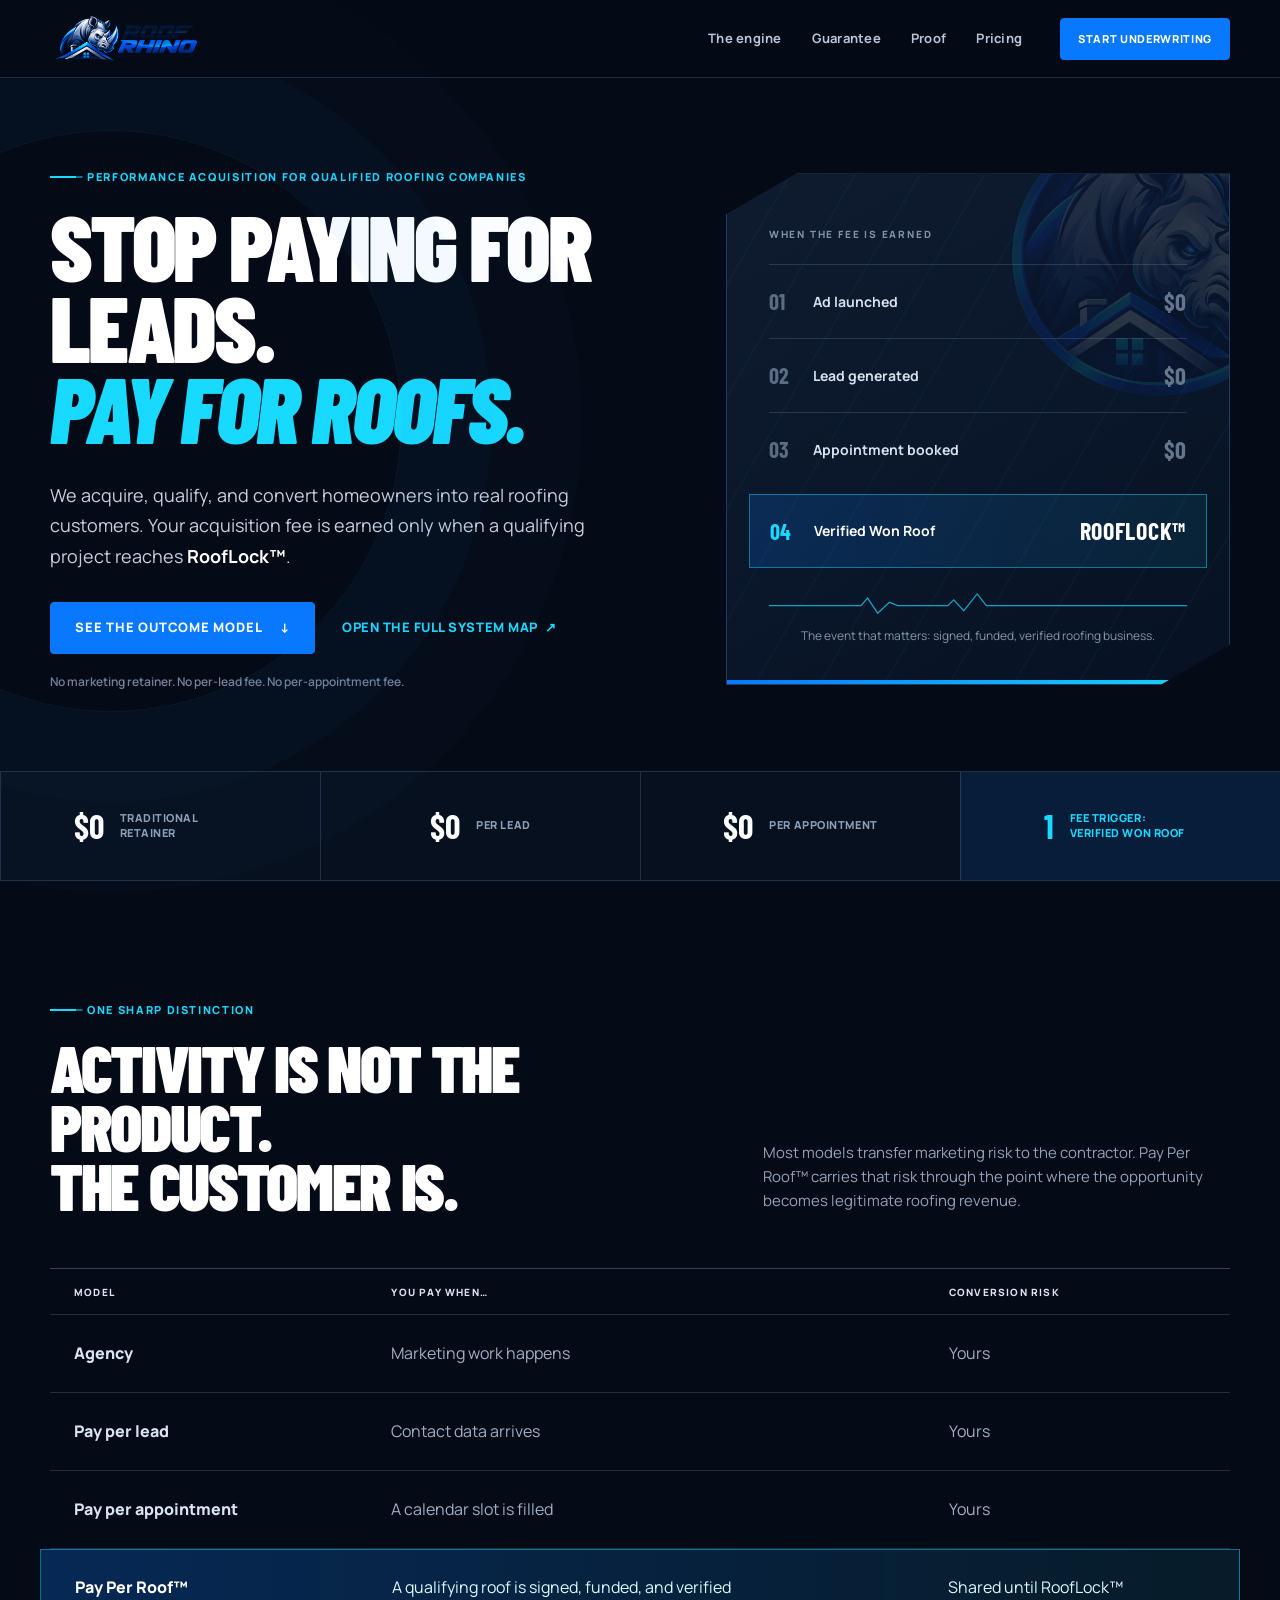
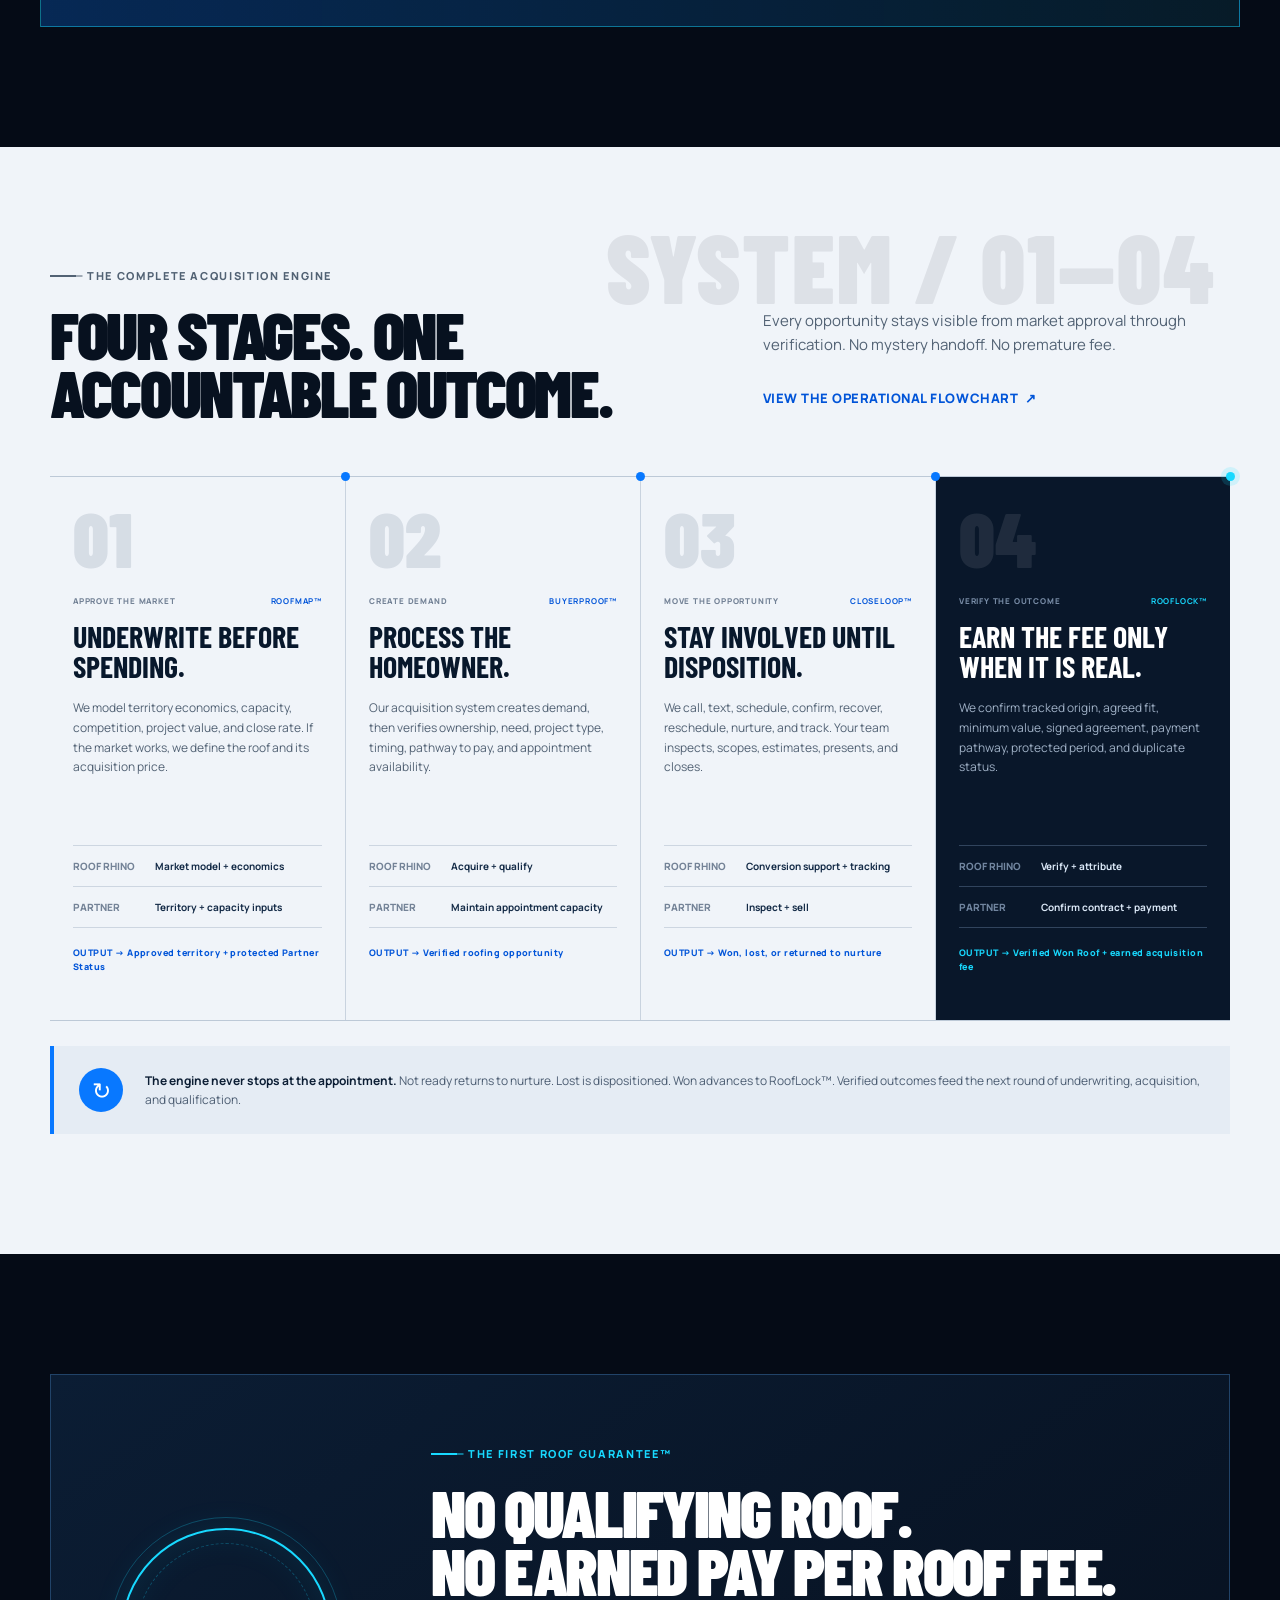
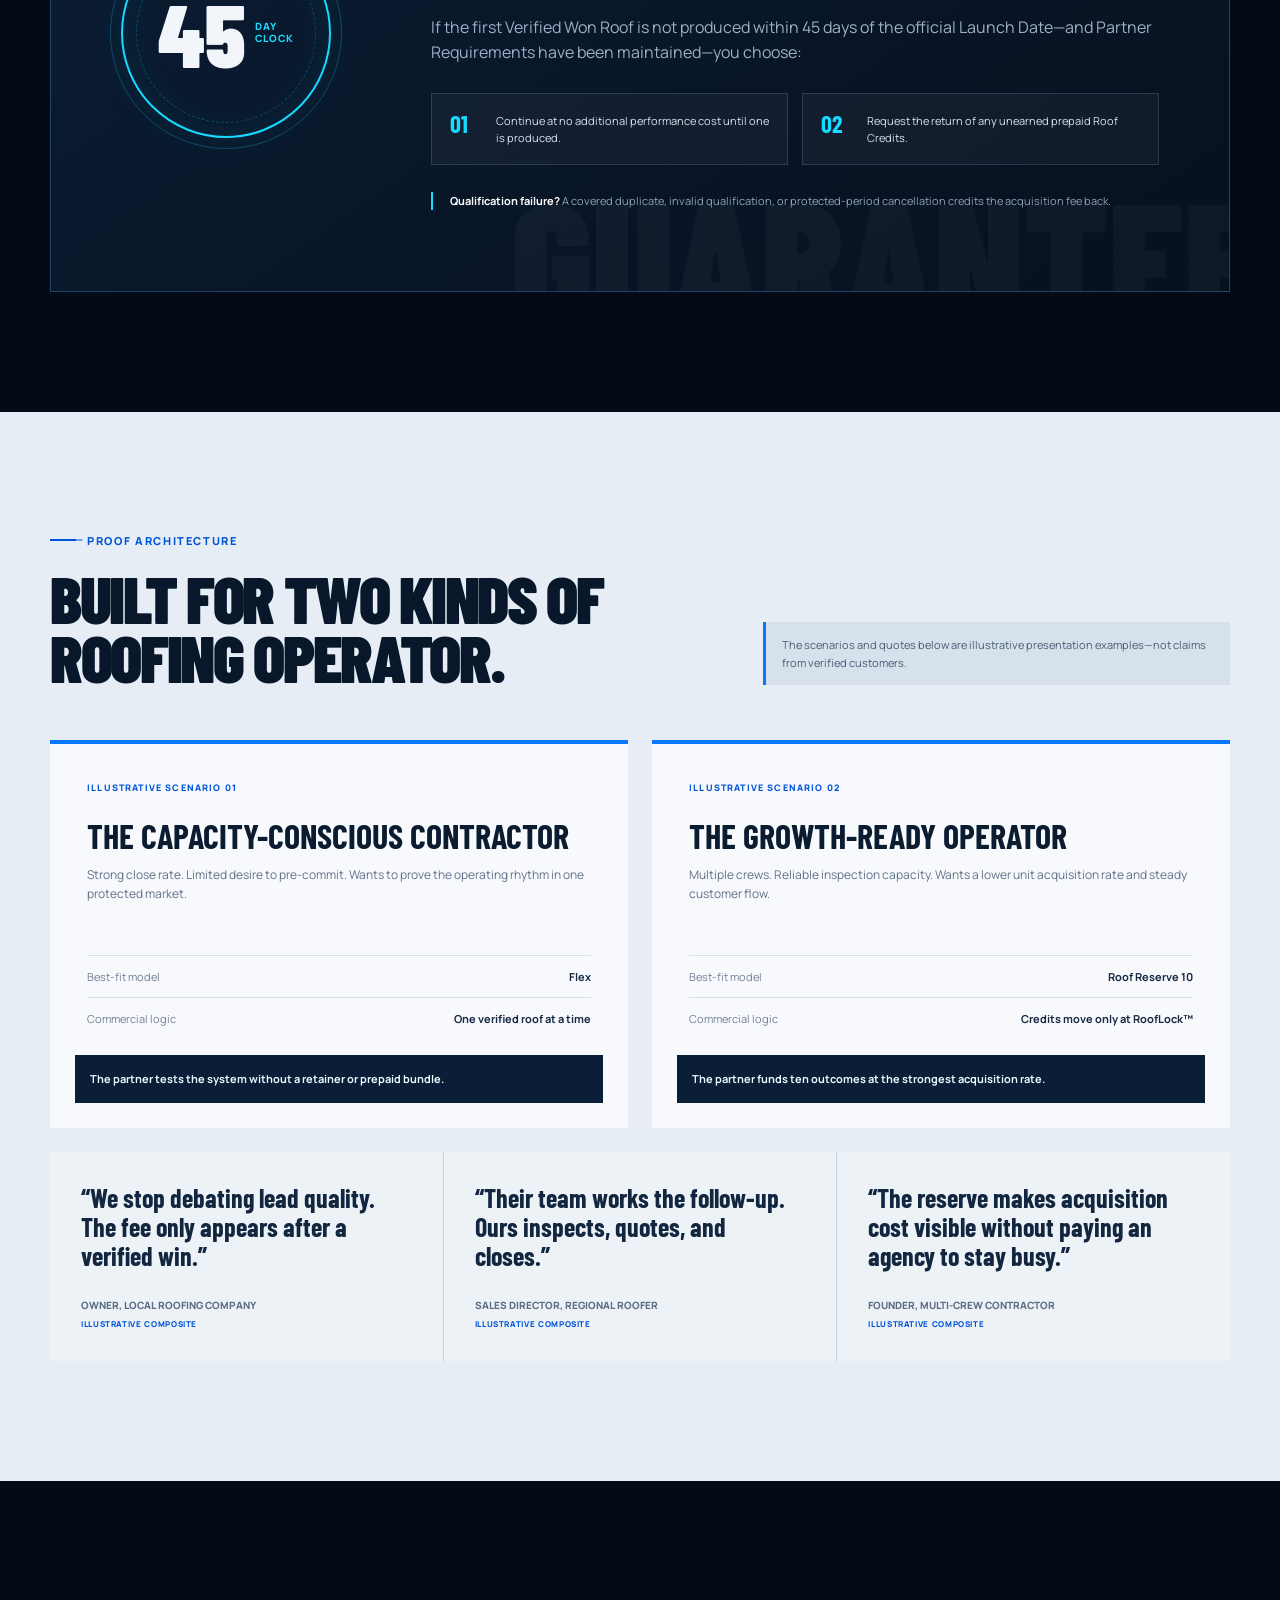
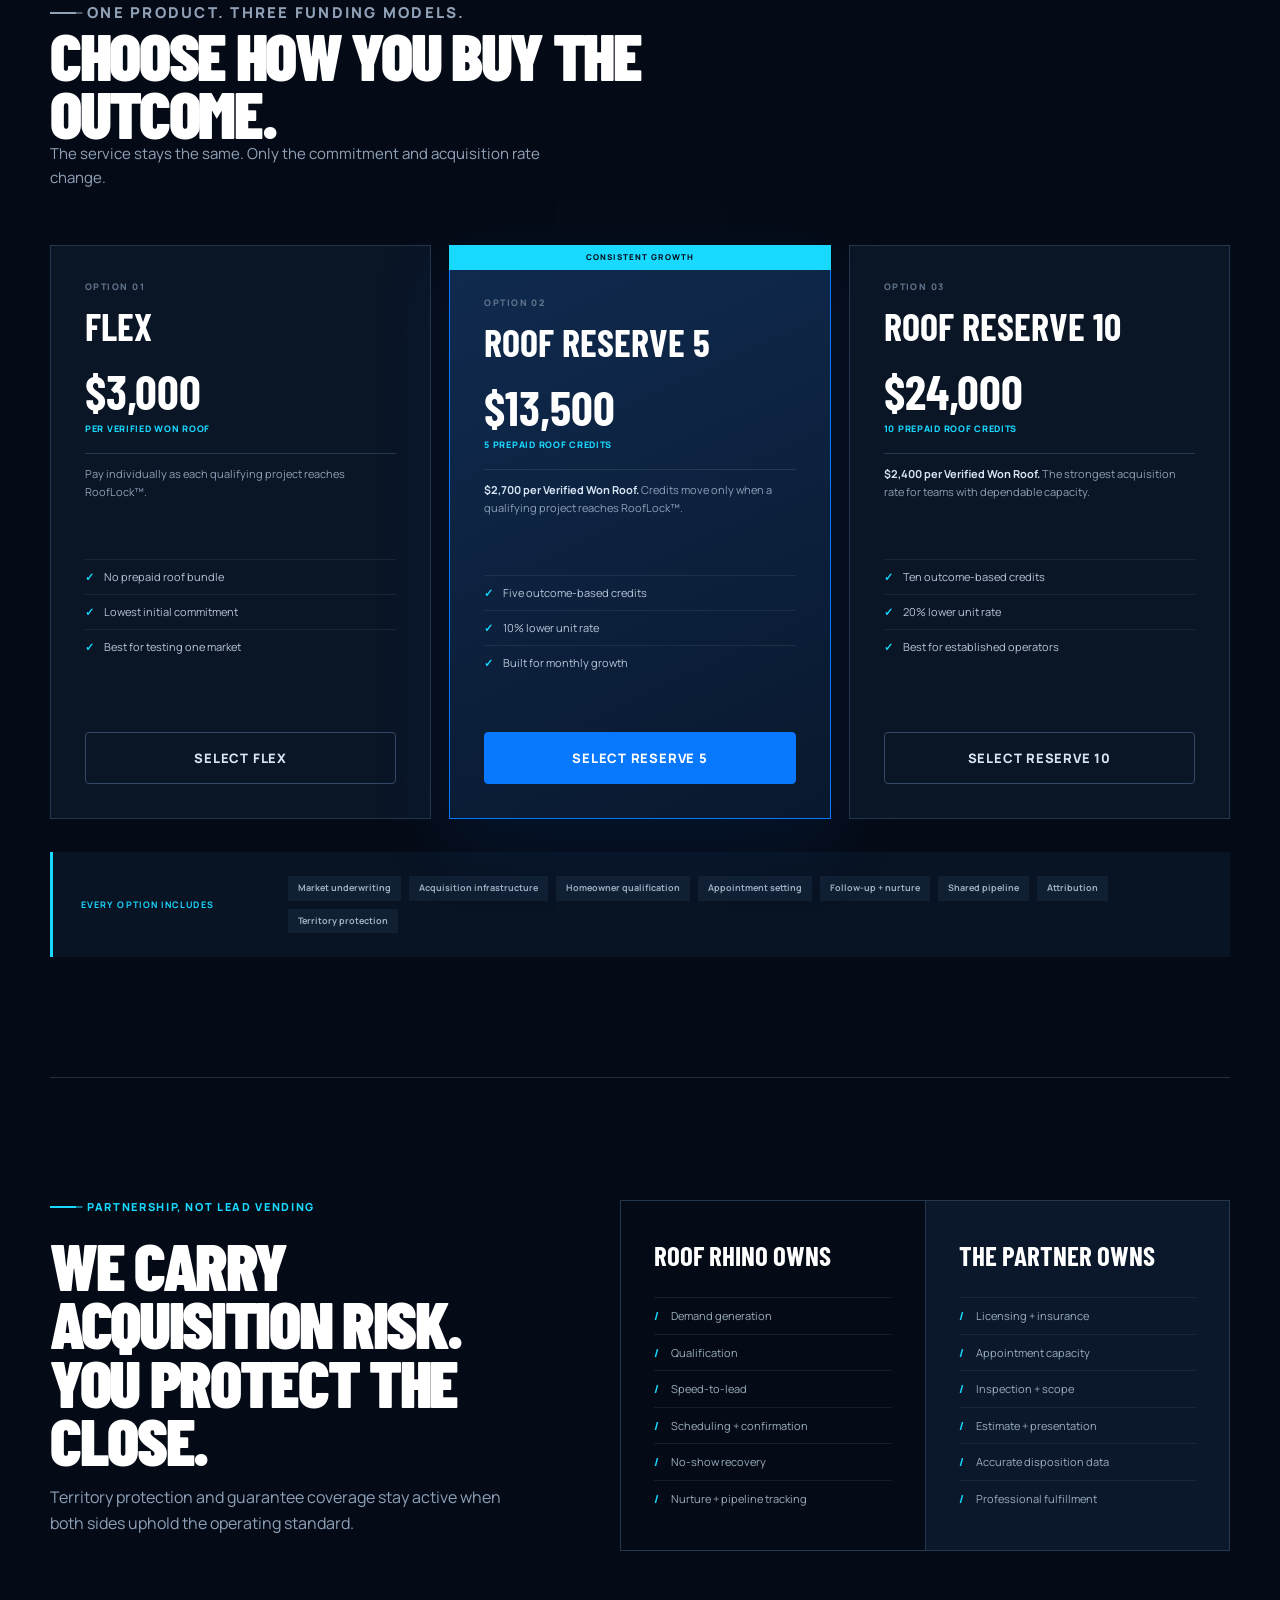
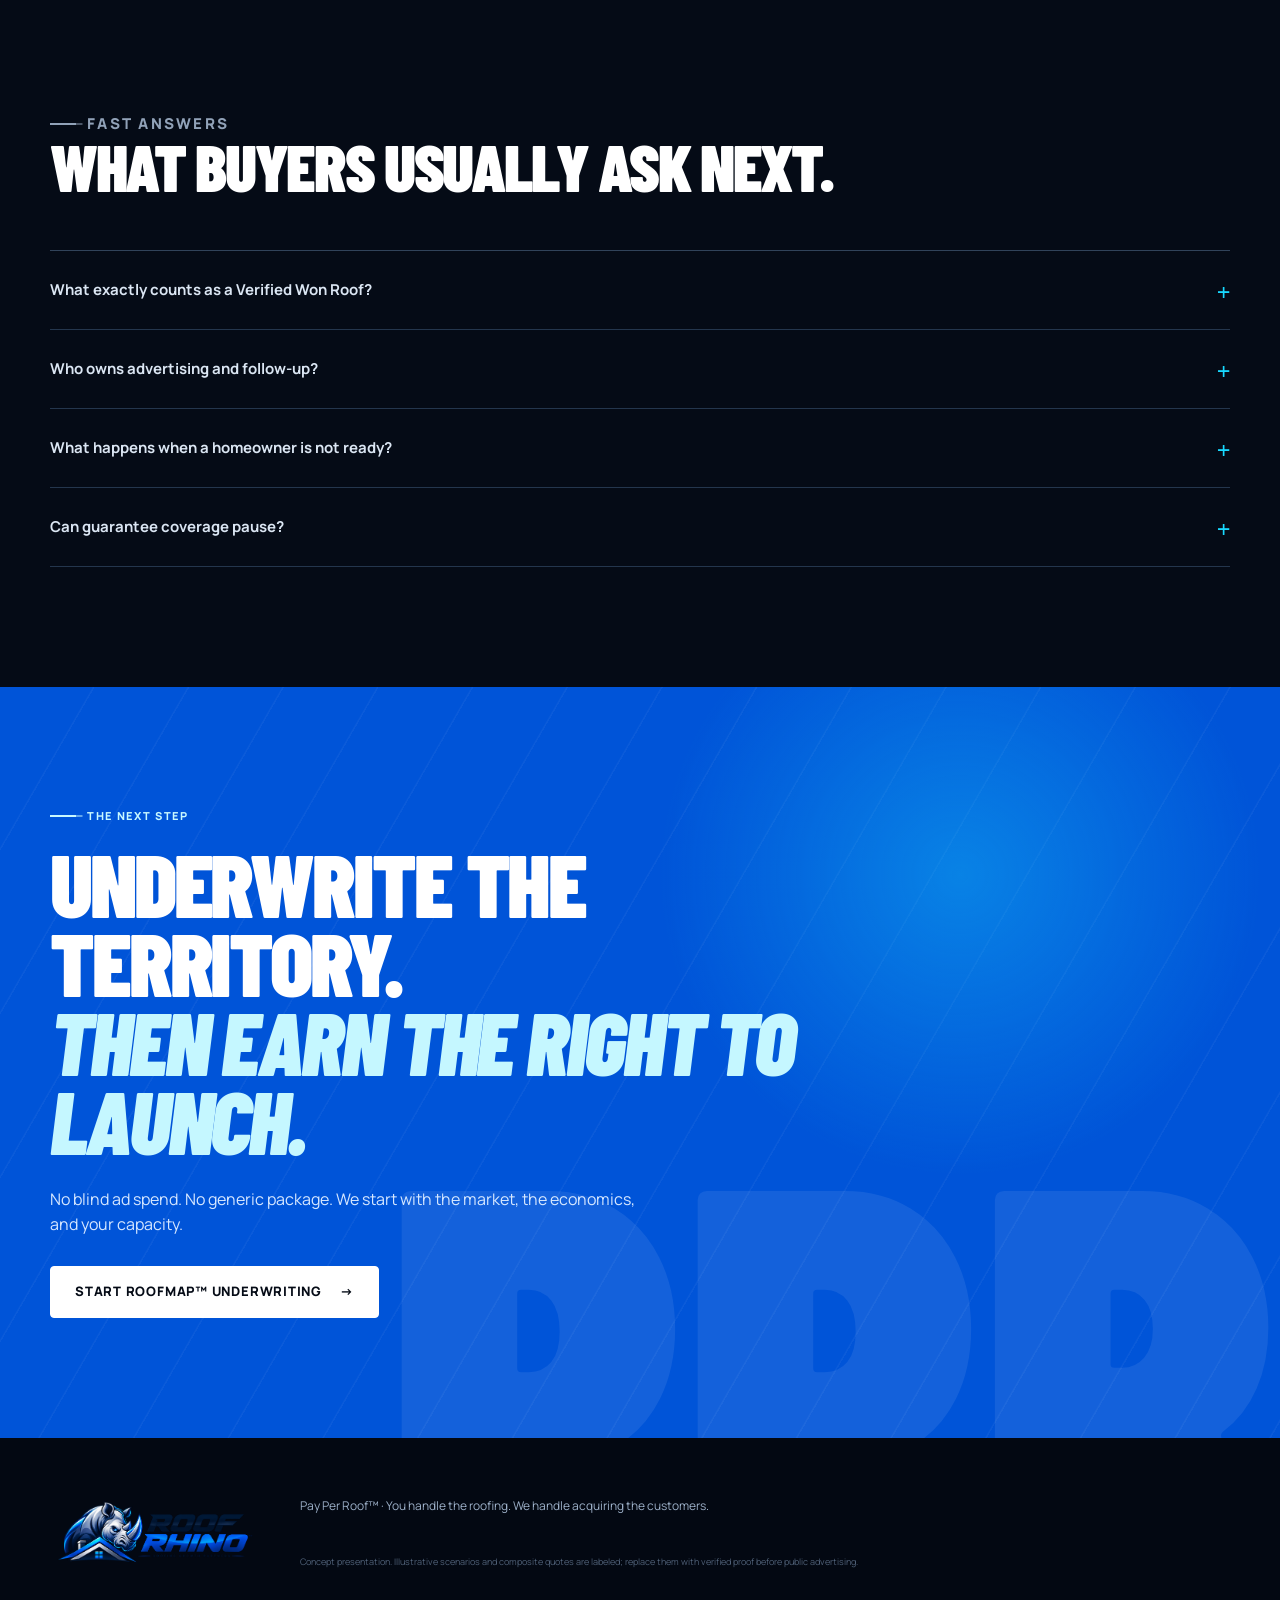
==== index.html @ 4e2d5d3f "Build Pay Per Roof sales presentation and system map" ====
<!DOCTYPE html>
<html lang="en">
  <head>
    <meta charset="UTF-8">
    <meta name="viewport" content="width=device-width, initial-scale=1.0">
    <meta name="description" content="Pay Per Roof™ aligns customer acquisition fees with verified signed roofing customers.">
    <meta name="robots" content="noindex, nofollow">
    <meta name="theme-color" content="#050b16">
    <title>Pay Per Roof™ | Roof Rhino</title>
    <link rel="preconnect" href="https://fonts.googleapis.com">
    <link rel="preconnect" href="https://fonts.gstatic.com" crossorigin>
    <link href="https://fonts.googleapis.com/css2?family=Barlow+Condensed:ital,wght@0,600;0,700;0,800;0,900;1,700&family=Manrope:wght@400;500;600;700;800&display=swap" rel="stylesheet">
    <link rel="icon" type="image/png" href="assets/roof-rhino-emblem.png">
    <link rel="stylesheet" href="styles.css">
  </head>
  <body>
    <div class="progress" aria-hidden="true"><span id="progress-bar"></span></div>

    <header class="site-header">
      <a class="brand" href="#top" aria-label="Roof Rhino Pay Per Roof home">
        <img src="assets/roof-rhino-wordmark.png" alt="Roof Rhino — Roofing Growth Partners">
      </a>
      <nav aria-label="Primary navigation">
        <a href="#engine">The engine</a>
        <a href="#guarantee">Guarantee</a>
        <a href="#proof">Proof</a>
        <a href="#pricing">Pricing</a>
      </nav>
      <button class="button button--small" type="button" data-open-next-step>Start underwriting</button>
    </header>

    <main id="top">
      <section class="hero section-shell">
        <div class="hero__copy reveal">
          <p class="eyebrow"><span></span> Performance acquisition for qualified roofing companies</p>
          <h1>Stop paying for leads.<br><em>Pay for roofs.</em></h1>
          <p class="hero__lede">
            We acquire, qualify, and convert homeowners into real roofing customers. Your acquisition fee is earned only when a qualifying project reaches <strong>RoofLock™</strong>.
          </p>
          <div class="hero__actions">
            <a class="button" href="#engine">See the outcome model <span aria-hidden="true">↓</span></a>
            <button class="text-link" type="button" data-open-map>Open the full system map <span aria-hidden="true">↗</span></button>
          </div>
          <p class="hero__micro">No marketing retainer. No per-lead fee. No per-appointment fee.</p>
        </div>

        <div class="hero__visual reveal" role="img" aria-label="The Pay Per Roof fee trigger">
          <img class="hero__rhino" src="assets/roof-rhino-emblem.png" alt="" aria-hidden="true">
          <p class="visual-label">WHEN THE FEE IS EARNED</p>
          <div class="trigger-list">
            <div><span>01</span><p>Ad launched</p><b>$0</b></div>
            <div><span>02</span><p>Lead generated</p><b>$0</b></div>
            <div><span>03</span><p>Appointment booked</p><b>$0</b></div>
            <div class="trigger-list__won"><span>04</span><p>Verified Won Roof</p><b>ROOFLOCK™</b></div>
          </div>
          <div class="pulse-line" aria-hidden="true"></div>
          <p class="visual-foot">The event that matters: signed, funded, verified roofing business.</p>
        </div>
      </section>

      <section class="outcome-strip" aria-label="Pay Per Roof commercial model">
        <div><strong>$0</strong><span>Traditional retainer</span></div>
        <div><strong>$0</strong><span>Per lead</span></div>
        <div><strong>$0</strong><span>Per appointment</span></div>
        <div class="outcome-strip__accent"><strong>1</strong><span>Fee trigger: Verified Won Roof</span></div>
      </section>

      <section class="contrast section-shell reveal">
        <div class="section-heading section-heading--split">
          <div>
            <p class="eyebrow"><span></span> One sharp distinction</p>
            <h2>Activity is not the product.<br>The customer is.</h2>
          </div>
          <p>Most models transfer marketing risk to the contractor. Pay Per Roof™ carries that risk through the point where the opportunity becomes legitimate roofing revenue.</p>
        </div>

        <table class="comparison" aria-label="Acquisition model comparison">
          <thead>
            <tr class="comparison__row comparison__head">
              <th scope="col">Model</th><th scope="col">You pay when…</th><th scope="col">Conversion risk</th>
            </tr>
          </thead>
          <tbody>
            <tr class="comparison__row">
              <th scope="row">Agency</th><td>Marketing work happens</td><td>Yours</td>
            </tr>
            <tr class="comparison__row">
              <th scope="row">Pay per lead</th><td>Contact data arrives</td><td>Yours</td>
            </tr>
            <tr class="comparison__row">
              <th scope="row">Pay per appointment</th><td>A calendar slot is filled</td><td>Yours</td>
            </tr>
            <tr class="comparison__row comparison__row--active">
              <th scope="row">Pay Per Roof™</th><td>A qualifying roof is signed, funded, and verified</td><td>Shared until RoofLock™</td>
            </tr>
          </tbody>
        </table>
      </section>

      <section class="engine" id="engine">
        <div class="section-shell">
          <div class="section-heading section-heading--split reveal">
            <div>
              <p class="eyebrow"><span></span> The complete acquisition engine</p>
              <h2>Four stages. One accountable outcome.</h2>
            </div>
            <div class="heading-actions">
              <p>Every opportunity stays visible from market approval through verification. No mystery handoff. No premature fee.</p>
              <button class="text-link" type="button" data-open-map>View the operational flowchart <span aria-hidden="true">↗</span></button>
            </div>
          </div>

          <ol class="process">
            <li class="phase reveal">
              <div class="phase__number">01</div>
              <div class="phase__topline"><span>APPROVE THE MARKET</span><b>ROOFMAP™</b></div>
              <h3>Underwrite before spending.</h3>
              <p>We model territory economics, capacity, competition, project value, and close rate. If the market works, we define the roof and its acquisition price.</p>
              <dl>
                <div><dt>Roof Rhino</dt><dd>Market model + economics</dd></div>
                <div><dt>Partner</dt><dd>Territory + capacity inputs</dd></div>
              </dl>
              <small>OUTPUT → Approved territory + protected Partner Status</small>
            </li>

            <li class="phase reveal">
              <div class="phase__number">02</div>
              <div class="phase__topline"><span>CREATE DEMAND</span><b>BUYERPROOF™</b></div>
              <h3>Process the homeowner.</h3>
              <p>Our acquisition system creates demand, then verifies ownership, need, project type, timing, pathway to pay, and appointment availability.</p>
              <dl>
                <div><dt>Roof Rhino</dt><dd>Acquire + qualify</dd></div>
                <div><dt>Partner</dt><dd>Maintain appointment capacity</dd></div>
              </dl>
              <small>OUTPUT → Verified roofing opportunity</small>
            </li>

            <li class="phase reveal">
              <div class="phase__number">03</div>
              <div class="phase__topline"><span>MOVE THE OPPORTUNITY</span><b>CLOSELOOP™</b></div>
              <h3>Stay involved until disposition.</h3>
              <p>We call, text, schedule, confirm, recover, reschedule, nurture, and track. Your team inspects, scopes, estimates, presents, and closes.</p>
              <dl>
                <div><dt>Roof Rhino</dt><dd>Conversion support + tracking</dd></div>
                <div><dt>Partner</dt><dd>Inspect + sell</dd></div>
              </dl>
              <small>OUTPUT → Won, lost, or returned to nurture</small>
            </li>

            <li class="phase phase--final reveal">
              <div class="phase__number">04</div>
              <div class="phase__topline"><span>VERIFY THE OUTCOME</span><b>ROOFLOCK™</b></div>
              <h3>Earn the fee only when it is real.</h3>
              <p>We confirm tracked origin, agreed fit, minimum value, signed agreement, payment pathway, protected period, and duplicate status.</p>
              <dl>
                <div><dt>Roof Rhino</dt><dd>Verify + attribute</dd></div>
                <div><dt>Partner</dt><dd>Confirm contract + payment</dd></div>
              </dl>
              <small>OUTPUT → Verified Won Roof + earned acquisition fee</small>
            </li>
          </ol>

          <div class="engine-rule reveal">
            <span class="engine-rule__icon">↻</span>
            <p><strong>The engine never stops at the appointment.</strong> Not ready returns to nurture. Lost is dispositioned. Won advances to RoofLock™. Verified outcomes feed the next round of underwriting, acquisition, and qualification.</p>
          </div>
        </div>
      </section>

      <section class="guarantee section-shell" id="guarantee">
        <div class="guarantee__panel reveal">
          <div class="guarantee__stamp"><span>45</span><small>DAY<br>CLOCK</small></div>
          <div class="guarantee__copy">
            <p class="eyebrow"><span></span> The First Roof Guarantee™</p>
            <h2>No qualifying roof.<br>No earned Pay Per Roof fee.</h2>
            <p>If the first Verified Won Roof is not produced within 45 days of the official Launch Date—and Partner Requirements have been maintained—you choose:</p>
            <div class="guarantee__choices">
              <div><b>01</b><span>Continue at no additional performance cost until one is produced.</span></div>
              <div><b>02</b><span>Request the return of any unearned prepaid Roof Credits.</span></div>
            </div>
            <p class="guarantee__credit"><strong>Qualification failure?</strong> A covered duplicate, invalid qualification, or protected-period cancellation credits the acquisition fee back.</p>
          </div>
        </div>
      </section>

      <section class="proof" id="proof">
        <div class="section-shell">
          <div class="section-heading section-heading--split reveal">
            <div>
              <p class="eyebrow"><span></span> Proof architecture</p>
              <h2>Built for two kinds of roofing operator.</h2>
            </div>
            <p class="disclosure">The scenarios and quotes below are illustrative presentation examples—not claims from verified customers.</p>
          </div>

          <div class="scenarios">
            <article class="scenario reveal">
              <p class="scenario__label">ILLUSTRATIVE SCENARIO 01</p>
              <h3>The capacity-conscious contractor</h3>
              <p>Strong close rate. Limited desire to pre-commit. Wants to prove the operating rhythm in one protected market.</p>
              <div class="scenario__line"><span>Best-fit model</span><strong>Flex</strong></div>
              <div class="scenario__line"><span>Commercial logic</span><strong>One verified roof at a time</strong></div>
              <div class="scenario__outcome">The partner tests the system without a retainer or prepaid bundle.</div>
            </article>
            <article class="scenario reveal">
              <p class="scenario__label">ILLUSTRATIVE SCENARIO 02</p>
              <h3>The growth-ready operator</h3>
              <p>Multiple crews. Reliable inspection capacity. Wants a lower unit acquisition rate and steady customer flow.</p>
              <div class="scenario__line"><span>Best-fit model</span><strong>Roof Reserve 10</strong></div>
              <div class="scenario__line"><span>Commercial logic</span><strong>Credits move only at RoofLock™</strong></div>
              <div class="scenario__outcome">The partner funds ten outcomes at the strongest acquisition rate.</div>
            </article>
          </div>

          <section class="quotes" aria-label="Illustrative composite reviews">
            <figure class="reveal">
              <blockquote>“We stop debating lead quality. The fee only appears after a verified win.”</blockquote>
              <figcaption>Owner, local roofing company <span>Illustrative composite</span></figcaption>
            </figure>
            <figure class="reveal">
              <blockquote>“Their team works the follow-up. Ours inspects, quotes, and closes.”</blockquote>
              <figcaption>Sales director, regional roofer <span>Illustrative composite</span></figcaption>
            </figure>
            <figure class="reveal">
              <blockquote>“The reserve makes acquisition cost visible without paying an agency to stay busy.”</blockquote>
              <figcaption>Founder, multi-crew contractor <span>Illustrative composite</span></figcaption>
            </figure>
          </section>
        </div>
      </section>

      <section class="pricing section-shell" id="pricing">
        <div class="section-heading reveal">
          <p class="eyebrow"><span></span> One product. Three funding models.</p>
          <h2>Choose how you buy the outcome.</h2>
          <p>The service stays the same. Only the commitment and acquisition rate change.</p>
        </div>

        <div class="price-grid">
          <article class="price-card reveal">
            <p class="price-card__kicker">OPTION 01</p>
            <h3>Flex</h3>
            <div class="price-card__price"><strong>$3,000</strong><span>per Verified Won Roof</span></div>
            <p>Pay individually as each qualifying project reaches RoofLock™.</p>
            <ul><li>No prepaid roof bundle</li><li>Lowest initial commitment</li><li>Best for testing one market</li></ul>
            <button type="button" class="button button--outline" data-open-next-step data-plan="Flex">Select Flex</button>
          </article>

          <article class="price-card price-card--featured reveal">
            <div class="price-card__flag">CONSISTENT GROWTH</div>
            <p class="price-card__kicker">OPTION 02</p>
            <h3>Roof Reserve 5</h3>
            <div class="price-card__price"><strong>$13,500</strong><span>5 prepaid Roof Credits</span></div>
            <p><b>$2,700 per Verified Won Roof.</b> Credits move only when a qualifying project reaches RoofLock™.</p>
            <ul><li>Five outcome-based credits</li><li>10% lower unit rate</li><li>Built for monthly growth</li></ul>
            <button type="button" class="button" data-open-next-step data-plan="Roof Reserve 5">Select Reserve 5</button>
          </article>

          <article class="price-card reveal">
            <p class="price-card__kicker">OPTION 03</p>
            <h3>Roof Reserve 10</h3>
            <div class="price-card__price"><strong>$24,000</strong><span>10 prepaid Roof Credits</span></div>
            <p><b>$2,400 per Verified Won Roof.</b> The strongest acquisition rate for teams with dependable capacity.</p>
            <ul><li>Ten outcome-based credits</li><li>20% lower unit rate</li><li>Best for established operators</li></ul>
            <button type="button" class="button button--outline" data-open-next-step data-plan="Roof Reserve 10">Select Reserve 10</button>
          </article>
        </div>

        <div class="included reveal">
          <strong>EVERY OPTION INCLUDES</strong>
          <div>
            <span>Market underwriting</span><span>Acquisition infrastructure</span><span>Homeowner qualification</span><span>Appointment setting</span><span>Follow-up + nurture</span><span>Shared pipeline</span><span>Attribution</span><span>Territory protection</span>
          </div>
        </div>
      </section>

      <section class="fit section-shell" id="partner-fit">
        <div class="fit__intro reveal">
          <p class="eyebrow"><span></span> Partnership, not lead vending</p>
          <h2>We carry acquisition risk.<br>You protect the close.</h2>
          <p>Territory protection and guarantee coverage stay active when both sides uphold the operating standard.</p>
        </div>
        <div class="fit__columns reveal">
          <div>
            <h3>Roof Rhino owns</h3>
            <ul><li>Demand generation</li><li>Qualification</li><li>Speed-to-lead</li><li>Scheduling + confirmation</li><li>No-show recovery</li><li>Nurture + pipeline tracking</li></ul>
          </div>
          <div>
            <h3>The partner owns</h3>
            <ul><li>Licensing + insurance</li><li>Appointment capacity</li><li>Inspection + scope</li><li>Estimate + presentation</li><li>Accurate disposition data</li><li>Professional fulfillment</li></ul>
          </div>
        </div>
      </section>

      <section class="faq section-shell">
        <div class="section-heading reveal">
          <p class="eyebrow"><span></span> Fast answers</p>
          <h2>What buyers usually ask next.</h2>
        </div>
        <div class="faq__list">
          <details class="reveal">
            <summary>What exactly counts as a Verified Won Roof?<span>+</span></summary>
            <p>A tracked opportunity that meets the agreed territory, project, and minimum-value criteria; has a signed roofing agreement and confirmed payment pathway; clears the protected cancellation period; and is not excluded by the duplicate policy.</p>
          </details>
          <details class="reveal">
            <summary>Who owns advertising and follow-up?<span>+</span></summary>
            <p>Roof Rhino owns acquisition, media management, speed-to-lead, qualification, scheduling, reminders, no-show recovery, and nurture. Your team owns the inspection, final scope, estimate, contract presentation, close, and fulfillment.</p>
          </details>
          <details class="reveal">
            <summary>What happens when a homeowner is not ready?<span>+</span></summary>
            <p>The opportunity returns to CloseLoop™ nurture. It does not create an acquisition fee unless it later meets every RoofLock™ condition.</p>
          </details>
          <details class="reveal">
            <summary>Can guarantee coverage pause?<span>+</span></summary>
            <p>Yes. If a partner repeatedly misses inspections, fails to follow up, withholds disposition data, or falls below the agreed operating standard, volume and guarantee coverage may pause until the issue is corrected.</p>
          </details>
        </div>
      </section>

      <section class="final-cta">
        <div class="final-cta__mark" aria-hidden="true">PPR</div>
        <div class="section-shell reveal">
          <p class="eyebrow"><span></span> The next step</p>
          <h2>Underwrite the territory.<br><em>Then earn the right to launch.</em></h2>
          <p>No blind ad spend. No generic package. We start with the market, the economics, and your capacity.</p>
          <button class="button button--light" type="button" data-open-next-step>Start RoofMap™ underwriting <span aria-hidden="true">→</span></button>
        </div>
      </section>
    </main>

    <footer>
      <img src="assets/roof-rhino-wordmark.png" alt="Roof Rhino — Roofing Growth Partners">
      <p>Pay Per Roof™ · You handle the roofing. We handle acquiring the customers.</p>
      <small>Concept presentation. Illustrative scenarios and composite quotes are labeled; replace them with verified proof before public advertising.</small>
    </footer>

    <dialog class="map-dialog" id="map-dialog" aria-labelledby="map-title">
      <div class="dialog-bar">
        <div><p>MASTER OPERATING SYSTEM</p><h2 id="map-title">The Pay Per Roof™ Engine</h2></div>
        <div class="dialog-actions"><a href="artifacts/diagrams/pay-per-roof-engine.svg" download>Download SVG</a><a href="artifacts/diagrams/pay-per-roof-engine.png" download>Download PNG</a><button type="button" data-close-map aria-label="Close system map">×</button></div>
      </div>
      <div class="map-scroll"><img src="artifacts/diagrams/pay-per-roof-engine.svg" alt="Pay Per Roof operational flow from territory underwriting through verified roof and feedback loops"></div>
    </dialog>

    <dialog class="next-dialog" id="next-dialog" aria-labelledby="next-title">
      <button class="dialog-close" type="button" data-close-next aria-label="Close">×</button>
      <p class="eyebrow"><span></span> RoofMap™ kickoff</p>
      <h2 id="next-title">Underwrite the opportunity before you fund it.</h2>
      <p id="selected-plan">Selected path: determine after underwriting.</p>
      <ol>
        <li><span>01</span><div><strong>Define the market</strong><p>Service territory, roof types, project values, and competition.</p></div></li>
        <li><span>02</span><div><strong>Verify capacity</strong><p>Appointments, sales coverage, production bandwidth, and close rate.</p></div></li>
        <li><span>03</span><div><strong>Lock the economics</strong><p>Qualifying-roof definition, acquisition price, launch date, and territory.</p></div></li>
      </ol>
      <button class="button" id="copy-brief" type="button">Copy the underwriting checklist</button>
      <small>This presentation does not submit company information. Your presenter will coordinate the underwriting handoff.</small>
    </dialog>

    <script src="script.js"></script>
  </body>
</html>
---- styles.css ----
:root {
  --ink: #050b16;
  --ink-2: #0a1426;
  --surface: #101d32;
  --line: rgba(148, 180, 220, 0.2);
  --muted: #9aabc1;
  --paper: #f2f6fb;
  --white: #ffffff;
  --blue: #0878ff;
  --blue-2: #0054d8;
  --cyan: #18d9ff;
  --green: #50efb7;
  --display: "Barlow Condensed", sans-serif;
  --body: "Manrope", sans-serif;
  --shell: min(1180px, calc(100vw - 40px));
}

* { box-sizing: border-box; }
html { scroll-behavior: smooth; scroll-padding-top: 92px; overflow-x: clip; }
body { margin: 0; color: var(--paper); background: var(--ink); font-family: var(--body); font-size: 16px; line-height: 1.6; overflow-x: clip; }
button, a { font: inherit; }
button { color: inherit; }
a { color: inherit; text-decoration: none; }
img { display: block; max-width: 100%; }
::selection { background: var(--cyan); color: var(--ink); }

.progress { position: fixed; inset: 0 0 auto; height: 3px; z-index: 100; background: transparent; }
.progress span { display: block; width: 0; height: 100%; background: linear-gradient(90deg, var(--blue), var(--cyan)); }
.section-shell { width: var(--shell); margin-inline: auto; }

.site-header { position: fixed; inset: 0 0 auto; z-index: 90; min-height: 78px; padding: 12px max(20px, calc((100vw - 1180px) / 2)); display: flex; align-items: center; gap: 38px; background: rgba(5, 11, 22, 0.88); border-bottom: 1px solid var(--line); backdrop-filter: blur(18px); }
.brand { min-height: 44px; margin-right: auto; display: flex; align-items: center; }
.brand img { width: 188px; height: 52px; object-fit: contain; object-position: left center; }
.site-header nav { display: flex; gap: 30px; color: #b8c6d9; font-size: 13px; font-weight: 700; letter-spacing: .02em; }
.site-header nav a { transition: color .2s ease; }
.site-header nav a:hover { color: var(--cyan); }

.button { min-height: 52px; border: 1px solid var(--blue); border-radius: 4px; padding: 0 24px; display: inline-flex; align-items: center; justify-content: center; gap: 18px; color: var(--white); background: var(--blue); box-shadow: 0 0 0 0 rgba(24,217,255,.25); cursor: pointer; font-size: 13px; font-weight: 800; letter-spacing: .06em; text-transform: uppercase; transition: transform .2s ease, background .2s ease, box-shadow .2s ease; }
.button:hover { transform: translateY(-2px); background: #1686ff; box-shadow: 0 10px 38px rgba(8,120,255,.25); }
.button:focus-visible, .text-link:focus-visible, summary:focus-visible { outline: 3px solid var(--cyan); outline-offset: 3px; }
.button--small { min-height: 42px; padding-inline: 17px; font-size: 11px; }
.button--outline { color: #d8e5f5; background: transparent; border-color: #334965; box-shadow: none; }
.button--outline:hover { background: #10213a; border-color: var(--blue); }
.button--light { color: var(--ink); background: var(--white); border-color: var(--white); }
.button--light:hover { color: var(--ink); background: #dff8ff; }
.text-link { min-height: 44px; padding: 0; display: inline-flex; align-items: center; color: var(--cyan); background: none; border: 0; cursor: pointer; font-size: 13px; font-weight: 800; letter-spacing: .04em; text-transform: uppercase; }
.text-link span { margin-left: 7px; }

.hero { min-height: 760px; padding-top: 168px; padding-bottom: 80px; display: grid; grid-template-columns: 1.08fr .92fr; gap: 84px; align-items: center; position: relative; }
.hero::before { content: ""; position: absolute; width: 580px; height: 580px; left: -230px; top: 130px; border: 1px solid rgba(24,217,255,.08); border-radius: 50%; box-shadow: 0 0 0 90px rgba(8,120,255,.025), 0 0 0 180px rgba(8,120,255,.018); pointer-events: none; }
.hero::after { content: ""; position: absolute; inset: 78px -30vw auto 48%; height: 1px; background: linear-gradient(90deg, transparent, rgba(24,217,255,.25), transparent); transform: rotate(-17deg); transform-origin: left; pointer-events: none; }
.eyebrow { margin: 0 0 19px; display: flex; align-items: center; gap: 11px; color: var(--cyan); font-size: 11px; font-weight: 800; letter-spacing: .15em; text-transform: uppercase; }
.eyebrow span { width: 26px; height: 2px; background: currentColor; box-shadow: 7px 0 0 -0.5px currentColor; }
.hero h1, .section-heading h2, .guarantee h2, .fit h2, .final-cta h2 { margin: 0; color: var(--white); font-family: var(--display); font-weight: 900; line-height: .88; letter-spacing: -.035em; text-transform: uppercase; }
.hero h1 { max-width: 700px; font-size: clamp(64px, 7.2vw, 108px); }
.hero h1 em, .final-cta h2 em { color: var(--cyan); font-style: italic; }
.hero__lede { max-width: 655px; margin: 32px 0 30px; color: #c4d0df; font-size: 18px; line-height: 1.7; }
.hero__lede strong { color: var(--white); }
.hero__actions { display: flex; align-items: center; gap: 27px; }
.hero__micro { margin: 18px 0 0; color: #71829a; font-size: 12px; font-weight: 600; }

.hero__visual { min-height: 512px; padding: 52px 42px 34px; position: relative; isolation: isolate; overflow: hidden; background: linear-gradient(150deg, rgba(16,29,50,.92), rgba(7,18,36,.93)); border: 1px solid rgba(70,128,195,.35); clip-path: polygon(0 8%, 14% 0, 100% 0, 100% 92%, 86% 100%, 0 100%); }
.hero__visual::before { content: ""; position: absolute; inset: 0; z-index: -1; background: repeating-linear-gradient(120deg, transparent 0 54px, rgba(24,217,255,.035) 55px 56px); }
.hero__visual::after { content: ""; position: absolute; inset: auto 0 0; height: 4px; background: linear-gradient(90deg, var(--blue), var(--cyan)); }
.hero__rhino { position: absolute; width: 320px; right: -92px; top: -78px; z-index: -1; opacity: .13; filter: saturate(1.4); }
.visual-label { margin: 0 0 22px; color: #7f90a7; font-size: 10px; font-weight: 800; letter-spacing: .18em; }
.trigger-list { display: grid; gap: 0; }
.trigger-list > div { min-height: 74px; display: grid; grid-template-columns: 44px 1fr auto; align-items: center; border-top: 1px solid var(--line); }
.trigger-list span { color: #5c6c81; font-family: var(--display); font-size: 22px; font-weight: 700; }
.trigger-list p { margin: 0; color: #d6e1ef; font-size: 14px; font-weight: 700; }
.trigger-list b { color: #65758b; font-family: var(--display); font-size: 24px; letter-spacing: .03em; }
.trigger-list .trigger-list__won { margin: 8px -20px 0; padding: 0 20px; border: 1px solid rgba(24,217,255,.45); background: linear-gradient(90deg, rgba(8,120,255,.2), rgba(24,217,255,.08)); }
.trigger-list__won p, .trigger-list__won b { color: var(--white); }
.trigger-list__won span { color: var(--cyan); }
.pulse-line { height: 28px; margin-top: 22px; background: url("data:image/svg+xml,%3Csvg xmlns='http://www.w3.org/2000/svg' viewBox='0 0 500 30'%3E%3Cpath d='M0 17h110l8-9 12 18 14-13 10 4h60l7-7 12 13 16-20 11 14h240' fill='none' stroke='%2318d9ff' stroke-width='1.5'/%3E%3C/svg%3E") center/100% 100% no-repeat; opacity: .72; }
.visual-foot { margin: 8px 0 0; color: #8596aa; font-size: 12px; text-align: center; }

.outcome-strip { min-height: 110px; display: grid; grid-template-columns: repeat(4, 1fr); background: #07101e; border-block: 1px solid var(--line); }
.outcome-strip div { padding: 24px 30px; display: flex; align-items: center; justify-content: center; gap: 16px; border-left: 1px solid var(--line); }
.outcome-strip strong { color: var(--white); font-family: var(--display); font-size: 34px; line-height: 1; }
.outcome-strip span { max-width: 128px; color: #8da0b7; font-size: 11px; font-weight: 800; line-height: 1.35; letter-spacing: .05em; text-transform: uppercase; }
.outcome-strip__accent { background: rgba(8,120,255,.12); }
.outcome-strip__accent strong, .outcome-strip__accent span { color: var(--cyan); }

.contrast, .pricing, .fit, .faq { padding-block: 120px; }
.section-heading { margin-bottom: 55px; }
.section-heading--split { display: grid; grid-template-columns: 1.15fr .85fr; gap: 80px; align-items: end; }
.section-heading h2, .guarantee h2, .fit h2 { font-size: clamp(48px, 5.2vw, 76px); }
.section-heading > p, .section-heading--split > p, .heading-actions p { max-width: 520px; margin: 0; color: #91a2b8; font-size: 15px; }
.heading-actions { display: grid; gap: 20px; justify-items: start; }

.comparison, .comparison thead, .comparison tbody { width: 100%; display: block; }
.comparison { border-collapse: collapse; border-spacing: 0; border-top: 1px solid #31435a; }
.comparison__row { min-height: 78px; display: grid; grid-template-columns: .85fr 1.55fr .75fr; align-items: center; gap: 26px; padding-inline: 24px; border-bottom: 1px solid var(--line); color: #9eafc3; }
.comparison__row th, .comparison__row td { padding: 0; color: inherit; font: inherit; text-align: left; }
.comparison__row th { color: #d8e4f2; font-weight: 800; }
.comparison__head { min-height: 46px; color: #62738a; font-size: 10px; font-weight: 800; letter-spacing: .12em; text-transform: uppercase; }
.comparison__row--active { margin-inline: -10px; padding-inline: 34px; color: #d7faff; background: linear-gradient(90deg, rgba(8,120,255,.27), rgba(24,217,255,.08)); border: 1px solid rgba(24,217,255,.45); }
.comparison__row--active th { color: var(--white); }

.engine { padding-block: 120px; background: #f0f4f9; color: #0b1828; position: relative; }
.engine::before { content: "SYSTEM  /  01—04"; position: absolute; top: 42px; right: 5vw; color: rgba(5,11,22,.08); font-family: var(--display); font-size: 96px; font-weight: 900; letter-spacing: .02em; }
.engine .eyebrow { color: var(--blue-2); }
.engine .section-heading h2 { color: #07111f; }
.engine .section-heading p { color: #526274; }
.engine .text-link { color: var(--blue-2); }
.process { margin: 0; padding: 0; display: grid; grid-template-columns: repeat(4, 1fr); border-block: 1px solid #bdc9d7; list-style: none; }
.phase { min-width: 0; padding: 29px 23px 30px; position: relative; border-left: 1px solid #c9d3df; }
.phase:first-child { border-left: 0; }
.phase::after { content: ""; position: absolute; width: 9px; height: 9px; top: -5px; right: -5px; z-index: 2; background: var(--blue); border-radius: 50%; }
.phase:last-child::after { background: var(--cyan); box-shadow: 0 0 0 5px rgba(24,217,255,.15); }
.phase__number { color: rgba(5,34,69,.11); font-family: var(--display); font-size: 78px; font-weight: 900; line-height: .8; }
.phase__topline { margin-top: 27px; display: flex; justify-content: space-between; gap: 10px; color: #728195; font-size: 8px; font-weight: 800; letter-spacing: .1em; }
.phase__topline b { color: var(--blue-2); }
.phase h3 { min-height: 62px; margin: 13px 0 15px; color: #08182c; font-family: var(--display); font-size: 30px; line-height: 1; text-transform: uppercase; }
.phase > p { min-height: 126px; margin: 0 0 21px; color: #526274; font-size: 12px; line-height: 1.65; }
.phase dl { margin: 0; border-top: 1px solid #cdd6e1; }
.phase dl div { padding: 12px 0; display: grid; grid-template-columns: 72px 1fr; gap: 10px; border-bottom: 1px solid #cdd6e1; font-size: 10px; }
.phase dt { color: #748397; font-weight: 800; text-transform: uppercase; }
.phase dd { margin: 0; color: #142b47; font-weight: 700; }
.phase small { min-height: 44px; margin-top: 18px; display: block; color: var(--blue-2); font-size: 9px; font-weight: 800; line-height: 1.5; letter-spacing: .05em; }
.phase--final { color: var(--white); background: #09172a; }
.phase--final .phase__number { color: rgba(255,255,255,.09); }
.phase--final .phase__topline { color: #778ba5; }
.phase--final .phase__topline b, .phase--final small { color: var(--cyan); }
.phase--final h3 { color: var(--white); }
.phase--final > p { color: #9fb0c5; }
.phase--final dl { border-color: #31445d; }
.phase--final dl div { border-color: #31445d; }
.phase--final dt { color: #71859f; }
.phase--final dd { color: #dbe8f7; }
.engine-rule { margin-top: 25px; padding: 22px 25px; display: grid; grid-template-columns: 46px 1fr; gap: 20px; align-items: center; color: #4c5d72; background: #e5ecf4; border-left: 4px solid var(--blue); }
.engine-rule__icon { width: 44px; height: 44px; display: grid; place-items: center; color: var(--white); background: var(--blue); border-radius: 50%; font-size: 23px; }
.engine-rule p { margin: 0; font-size: 12px; }
.engine-rule strong { color: #0c1e34; }

.guarantee { padding-block: 120px; }
.guarantee__panel { min-height: 510px; padding: 70px; display: grid; grid-template-columns: 240px 1fr; gap: 70px; align-items: center; position: relative; overflow: hidden; background: linear-gradient(145deg, #0b1d34, #07101e); border: 1px solid #214368; }
.guarantee__panel::before { content: "GUARANTEE"; position: absolute; right: -30px; bottom: -50px; color: rgba(255,255,255,.035); font-family: var(--display); font-size: 170px; font-weight: 900; line-height: 1; }
.guarantee__stamp { width: 210px; height: 210px; display: flex; align-items: center; justify-content: center; gap: 10px; position: relative; border: 2px solid var(--cyan); border-radius: 50%; box-shadow: inset 0 0 40px rgba(24,217,255,.08), 0 0 35px rgba(24,217,255,.08); }
.guarantee__stamp::before, .guarantee__stamp::after { content: ""; position: absolute; inset: -13px; border: 1px solid rgba(24,217,255,.25); border-radius: 50%; }
.guarantee__stamp::after { inset: 13px; border-style: dashed; }
.guarantee__stamp span { font-family: var(--display); font-size: 88px; font-weight: 900; line-height: .8; }
.guarantee__stamp small { color: var(--cyan); font-size: 10px; font-weight: 900; line-height: 1.15; letter-spacing: .1em; }
.guarantee__copy { position: relative; z-index: 1; }
.guarantee__copy > p:not(.eyebrow):not(.guarantee__credit) { max-width: 760px; color: #9eafc4; }
.guarantee__choices { margin: 27px 0; display: grid; grid-template-columns: 1fr 1fr; gap: 14px; }
.guarantee__choices div { padding: 18px; display: grid; grid-template-columns: 34px 1fr; gap: 12px; align-items: start; background: rgba(255,255,255,.04); border: 1px solid var(--line); }
.guarantee__choices b { color: var(--cyan); font-family: var(--display); font-size: 24px; line-height: 1; }
.guarantee__choices span { color: #d7e3f0; font-size: 11px; line-height: 1.55; }
.guarantee__credit { padding-left: 17px; color: #8fa3bc; border-left: 2px solid var(--cyan); font-size: 11px; }
.guarantee__credit strong { color: var(--white); }

.proof { padding-block: 120px; color: #102037; background: #e7edf4; }
.proof .eyebrow { color: var(--blue-2); }
.proof .section-heading h2 { color: #09172a; }
.disclosure { padding: 14px 16px; color: #485d75 !important; background: #d7e1ec; border-left: 3px solid var(--blue); font-size: 11px !important; }
.scenarios { display: grid; grid-template-columns: 1fr 1fr; gap: 24px; }
.scenario { padding: 37px; background: #f7f9fc; border-top: 4px solid var(--blue); }
.scenario__label { margin: 0 0 23px; color: var(--blue-2); font-size: 9px; font-weight: 900; letter-spacing: .13em; }
.scenario h3 { margin: 0 0 12px; color: #0b1b30; font-family: var(--display); font-size: 34px; line-height: 1; text-transform: uppercase; }
.scenario > p:not(.scenario__label) { min-height: 78px; color: #617187; font-size: 12px; }
.scenario__line { padding: 12px 0; display: flex; justify-content: space-between; gap: 20px; border-top: 1px solid #d7e0ea; font-size: 11px; }
.scenario__line span { color: #718196; }
.scenario__line strong { color: #172a43; text-align: right; }
.scenario__outcome { margin: 15px -12px -12px; padding: 15px; color: #eaf7ff; background: #0a1e38; font-size: 11px; font-weight: 700; }
.quotes { margin-top: 24px; display: grid; grid-template-columns: repeat(3, 1fr); gap: 1px; background: #c7d2df; }
.quotes figure { margin: 0; padding: 31px; background: #edf2f7; }
.quotes blockquote { margin: 0 0 28px; color: #122640; font-family: var(--display); font-size: 26px; font-weight: 700; line-height: 1.12; }
.quotes figcaption { color: #5c6e84; font-size: 10px; font-weight: 800; line-height: 1.5; text-transform: uppercase; }
.quotes figcaption span { display: block; margin-top: 5px; color: var(--blue-2); font-size: 8px; letter-spacing: .08em; }

.pricing .section-heading { max-width: 760px; }
.price-grid { display: grid; grid-template-columns: repeat(3, 1fr); gap: 18px; align-items: stretch; }
.price-card { padding: 34px; display: flex; flex-direction: column; position: relative; background: #0a1526; border: 1px solid #24364d; }
.price-card--featured { background: linear-gradient(155deg, #102b50, #09182d); border-color: var(--blue); transform: translateY(-13px); box-shadow: 0 25px 70px rgba(0,64,155,.18); }
.price-card__flag { position: absolute; inset: -1px -1px auto; padding: 6px; color: #06101e; background: var(--cyan); font-size: 8px; font-weight: 900; letter-spacing: .14em; text-align: center; }
.price-card--featured .price-card__kicker { margin-top: 16px; }
.price-card__kicker { margin: 0 0 13px; color: #61738b; font-size: 9px; font-weight: 900; letter-spacing: .16em; }
.price-card h3 { margin: 0 0 25px; color: var(--white); font-family: var(--display); font-size: 38px; line-height: 1; text-transform: uppercase; }
.price-card__price { min-height: 84px; display: flex; flex-direction: column; border-bottom: 1px solid #253950; }
.price-card__price strong { color: var(--white); font-family: var(--display); font-size: 48px; line-height: .9; }
.price-card__price span { margin-top: 8px; color: var(--cyan); font-size: 9px; font-weight: 800; letter-spacing: .08em; text-transform: uppercase; }
.price-card > p:not(.price-card__kicker) { min-height: 83px; color: #8fa1b7; font-size: 11px; }
.price-card > p b { color: #d6e4f4; }
.price-card ul { min-height: 130px; margin: 0 0 27px; padding: 0; list-style: none; }
.price-card li { padding: 8px 0 8px 19px; position: relative; color: #b8c6d8; border-top: 1px solid rgba(255,255,255,.07); font-size: 11px; }
.price-card li::before { content: "✓"; position: absolute; left: 0; color: var(--cyan); font-weight: 900; }
.price-card .button { width: 100%; margin-top: auto; }
.included { margin-top: 33px; padding: 24px 28px; display: grid; grid-template-columns: 180px 1fr; gap: 27px; align-items: center; background: #081323; border-left: 3px solid var(--cyan); }
.included > strong { color: var(--cyan); font-size: 9px; letter-spacing: .12em; }
.included > div { display: flex; flex-wrap: wrap; gap: 8px; }
.included span { padding: 5px 10px; color: #9eb0c5; background: #111f32; font-size: 9px; font-weight: 700; }

.fit { display: grid; grid-template-columns: .88fr 1.12fr; gap: 90px; align-items: center; border-top: 1px solid var(--line); }
.fit__intro > p:not(.eyebrow) { color: #8da0b8; }
.fit__columns { display: grid; grid-template-columns: 1fr 1fr; border: 1px solid #24374f; }
.fit__columns > div { padding: 33px; }
.fit__columns > div + div { background: #0b182b; border-left: 1px solid #24374f; }
.fit__columns h3 { margin: 0 0 20px; color: var(--white); font-family: var(--display); font-size: 27px; text-transform: uppercase; }
.fit__columns ul { margin: 0; padding: 0; list-style: none; }
.fit__columns li { padding: 9px 0 9px 17px; position: relative; color: #9aadbf; border-top: 1px solid rgba(255,255,255,.07); font-size: 11px; }
.fit__columns li::before { content: "/"; position: absolute; left: 0; color: var(--cyan); font-weight: 900; }

.faq { padding-top: 40px; }
.faq__list { border-top: 1px solid #31435a; }
.faq details { border-bottom: 1px solid #24364d; }
.faq summary { min-height: 78px; display: flex; align-items: center; justify-content: space-between; gap: 30px; color: #dbe6f3; cursor: pointer; font-size: 15px; font-weight: 700; list-style: none; }
.faq summary::-webkit-details-marker { display: none; }
.faq summary span { color: var(--cyan); font-family: var(--display); font-size: 30px; font-weight: 400; transition: transform .2s ease; }
.faq details[open] summary span { transform: rotate(45deg); }
.faq details p { max-width: 860px; margin: -8px 0 26px; color: #8fa1b7; font-size: 13px; }

.final-cta { min-height: 550px; padding-block: 120px; display: grid; align-items: center; position: relative; overflow: hidden; color: var(--white); background: var(--blue-2); }
.final-cta::before { content: ""; position: absolute; inset: 0; background: radial-gradient(circle at 75% 25%, rgba(24,217,255,.35), transparent 27%), repeating-linear-gradient(120deg, transparent 0 80px, rgba(255,255,255,.045) 81px 82px); }
.final-cta__mark { position: absolute; right: 0; bottom: -12vw; color: rgba(255,255,255,.08); font-family: var(--display); font-size: min(48vw, 640px); font-weight: 900; line-height: .7; }
.final-cta .section-shell { position: relative; z-index: 1; }
.final-cta .eyebrow { color: #c8f8ff; }
.final-cta h2 { max-width: 850px; font-size: clamp(58px, 7vw, 100px); }
.final-cta h2 em { color: #c5f7ff; }
.final-cta p:not(.eyebrow) { max-width: 610px; margin: 28px 0; color: #d5e7ff; }

footer { min-height: 190px; padding: 45px max(20px, calc((100vw - 1180px) / 2)); display: grid; grid-template-columns: 210px 1fr; gap: 12px 40px; align-items: center; background: #030812; }
footer img { width: 210px; grid-row: span 2; }
footer p { margin: 0; color: #9db0c8; font-size: 12px; }
footer small { color: #506178; font-size: 9px; }

dialog { color: var(--paper); background: #07111f; border: 1px solid #294361; box-shadow: 0 30px 120px rgba(0,0,0,.65); }
dialog::backdrop { background: rgba(0,5,13,.9); backdrop-filter: blur(10px); }
.map-dialog { width: min(96vw, 1600px); height: min(92vh, 1050px); padding: 0; }
.dialog-bar { min-height: 82px; padding: 14px 20px 14px 26px; display: flex; align-items: center; justify-content: space-between; gap: 20px; border-bottom: 1px solid #243a55; }
.dialog-bar p { margin: 0; color: var(--cyan); font-size: 8px; font-weight: 900; letter-spacing: .14em; }
.dialog-bar h2 { margin: 2px 0 0; font-family: var(--display); font-size: 29px; line-height: 1; text-transform: uppercase; }
.dialog-actions { display: flex; align-items: center; gap: 10px; }
.dialog-actions a { min-height: 38px; padding: 0 13px; display: inline-flex; align-items: center; border: 1px solid #304763; font-size: 9px; font-weight: 800; letter-spacing: .06em; text-transform: uppercase; }
.dialog-actions button, .dialog-close { width: 40px; height: 40px; color: var(--white); background: #13233a; border: 1px solid #304763; cursor: pointer; font-size: 23px; }
.map-scroll { height: calc(100% - 82px); overflow: auto; background: #f4f7fb; }
.map-scroll img { width: 2600px; max-width: none; height: auto; }
.next-dialog { width: min(92vw, 650px); padding: 48px; }
.dialog-close { position: absolute; right: 14px; top: 14px; }
.next-dialog h2 { max-width: 520px; margin: 0 0 14px; color: var(--white); font-family: var(--display); font-size: 45px; line-height: .95; text-transform: uppercase; }
.next-dialog > p:not(.eyebrow) { color: var(--cyan); font-size: 11px; font-weight: 800; text-transform: uppercase; }
.next-dialog ol { margin: 28px 0; padding: 0; list-style: none; border-top: 1px solid #243b58; }
.next-dialog li { padding: 17px 0; display: grid; grid-template-columns: 42px 1fr; gap: 14px; border-bottom: 1px solid #243b58; }
.next-dialog li > span { color: var(--cyan); font-family: var(--display); font-size: 25px; }
.next-dialog li strong { color: var(--white); }
.next-dialog li p { margin: 3px 0 0; color: #8fa2ba; font-size: 11px; }
.next-dialog > small { margin-top: 17px; display: block; color: #5f7187; font-size: 9px; }

.reveal { opacity: 1; transform: none; }
.reveal.is-visible { opacity: 1; transform: none; }
.phase:nth-child(2), .price-card:nth-child(2), .quotes figure:nth-child(2) { transition-delay: .08s; }
.phase:nth-child(3), .price-card:nth-child(3), .quotes figure:nth-child(3) { transition-delay: .16s; }
.phase:nth-child(4) { transition-delay: .24s; }

@media (max-width: 980px) {
  .site-header nav { display: none; }
  .hero { grid-template-columns: 1fr; gap: 54px; padding-top: 145px; }
  .hero__copy { max-width: 760px; }
  .hero__visual { min-height: 470px; }
  .outcome-strip { grid-template-columns: 1fr 1fr; }
  .outcome-strip div:nth-child(3) { border-top: 1px solid var(--line); }
  .outcome-strip div:nth-child(4) { border-top: 1px solid var(--line); }
  .section-heading--split, .fit { grid-template-columns: 1fr; gap: 34px; }
  .process { grid-template-columns: 1fr 1fr; }
  .phase:nth-child(3) { border-left: 0; border-top: 1px solid #c9d3df; }
  .phase:nth-child(4) { border-top: 1px solid #c9d3df; }
  .phase > p { min-height: 96px; }
  .guarantee__panel { padding: 55px 42px; grid-template-columns: 180px 1fr; gap: 45px; }
  .guarantee__stamp { width: 170px; height: 170px; }
  .scenarios { grid-template-columns: 1fr; }
  .quotes { grid-template-columns: 1fr; }
  .price-grid { grid-template-columns: 1fr; }
  .price-card--featured { transform: none; }
  .price-card > p:not(.price-card__kicker), .price-card ul { min-height: 0; }
}

@media (max-width: 640px) {
  :root { --shell: min(100% - 28px, 1180px); }
  body { font-size: 15px; }
  .site-header { min-height: 66px; padding: 8px 14px; gap: 12px; }
  .brand img { width: 132px; height: 43px; }
  .site-header .button { min-height: 44px; padding-inline: 12px; font-size: 9px; }
  .hero { min-height: auto; padding-top: 112px; padding-bottom: 65px; }
  .hero h1 { font-size: clamp(58px, 18vw, 76px); }
  .hero__lede { margin-block: 25px; font-size: 15px; }
  .hero__actions { align-items: stretch; flex-direction: column; gap: 16px; }
  .hero__actions .text-link { min-height: 44px; text-align: left; }
  .hero__visual { min-height: 430px; padding: 44px 25px 28px; clip-path: polygon(0 5%, 14% 0, 100% 0, 100% 95%, 86% 100%, 0 100%); }
  .trigger-list > div { grid-template-columns: 36px 1fr auto; }
  .trigger-list .trigger-list__won { margin-inline: -10px; padding-inline: 10px; }
  .trigger-list b { font-size: 19px; }
  .outcome-strip { min-height: 0; }
  .outcome-strip div { min-height: 88px; padding: 18px 14px; justify-content: flex-start; }
  .outcome-strip strong { font-size: 28px; }
  .contrast, .pricing, .fit, .faq, .engine, .proof, .guarantee { padding-block: 82px; }
  .section-heading { margin-bottom: 38px; }
  .section-heading h2, .guarantee h2, .fit h2 { font-size: 48px; }
  .comparison__row { min-height: 85px; grid-template-columns: .85fr 1.25fr .7fr; gap: 10px; padding-inline: 7px; font-size: 10px; }
  .comparison__row--active { margin-inline: -4px; padding-inline: 10px; }
  .engine::before { display: none; }
  .process { grid-template-columns: 1fr; }
  .phase, .phase:nth-child(2), .phase:nth-child(3), .phase:nth-child(4) { border-left: 0; border-top: 1px solid #c9d3df; }
  .phase:first-child { border-top: 0; }
  .phase::after { right: auto; left: -5px; }
  .phase h3, .phase > p, .phase small { min-height: 0; }
  .engine-rule { grid-template-columns: 1fr; }
  .guarantee__panel { padding: 40px 22px; grid-template-columns: 1fr; gap: 35px; }
  .guarantee__stamp { width: 145px; height: 145px; }
  .guarantee__stamp span { font-size: 68px; }
  .guarantee__choices { grid-template-columns: 1fr; }
  .scenario { padding: 28px 22px; }
  .scenario > p:not(.scenario__label) { min-height: 0; }
  .quotes figure { padding: 26px 22px; }
  .price-card { padding: 28px 22px; }
  .included { grid-template-columns: 1fr; }
  .fit__columns { grid-template-columns: 1fr; }
  .fit__columns > div { padding: 28px 22px; }
  .fit__columns > div + div { border-left: 0; border-top: 1px solid #24374f; }
  .faq { padding-top: 20px; }
  .faq summary { min-height: 84px; font-size: 13px; }
  .final-cta { min-height: 600px; padding-block: 90px; }
  .final-cta h2 { font-size: 58px; }
  footer { padding: 40px 20px; grid-template-columns: 1fr; }
  footer img { width: 180px; grid-row: auto; }
  .dialog-bar { align-items: flex-start; flex-direction: column; }
  .dialog-actions { width: 100%; }
  .dialog-actions a { padding-inline: 8px; }
  .dialog-actions button, .dialog-close { width: 44px; height: 44px; }
  .map-scroll { height: calc(100% - 122px); }
  .next-dialog { padding: 42px 22px 28px; }
  .next-dialog h2 { font-size: 38px; }
}

@media (prefers-reduced-motion: reduce) {
  html { scroll-behavior: auto; }
  *, *::before, *::after { transition-duration: .01ms !important; animation-duration: .01ms !important; animation-iteration-count: 1 !important; }
  .reveal { opacity: 1; transform: none; }
}

@media print {
  .site-header, .progress, .hero__actions, .final-cta .button { display: none !important; }
  body { color: #111; background: #fff; }
  .hero { min-height: auto; padding-top: 30px; }
  .reveal { opacity: 1; transform: none; }
}
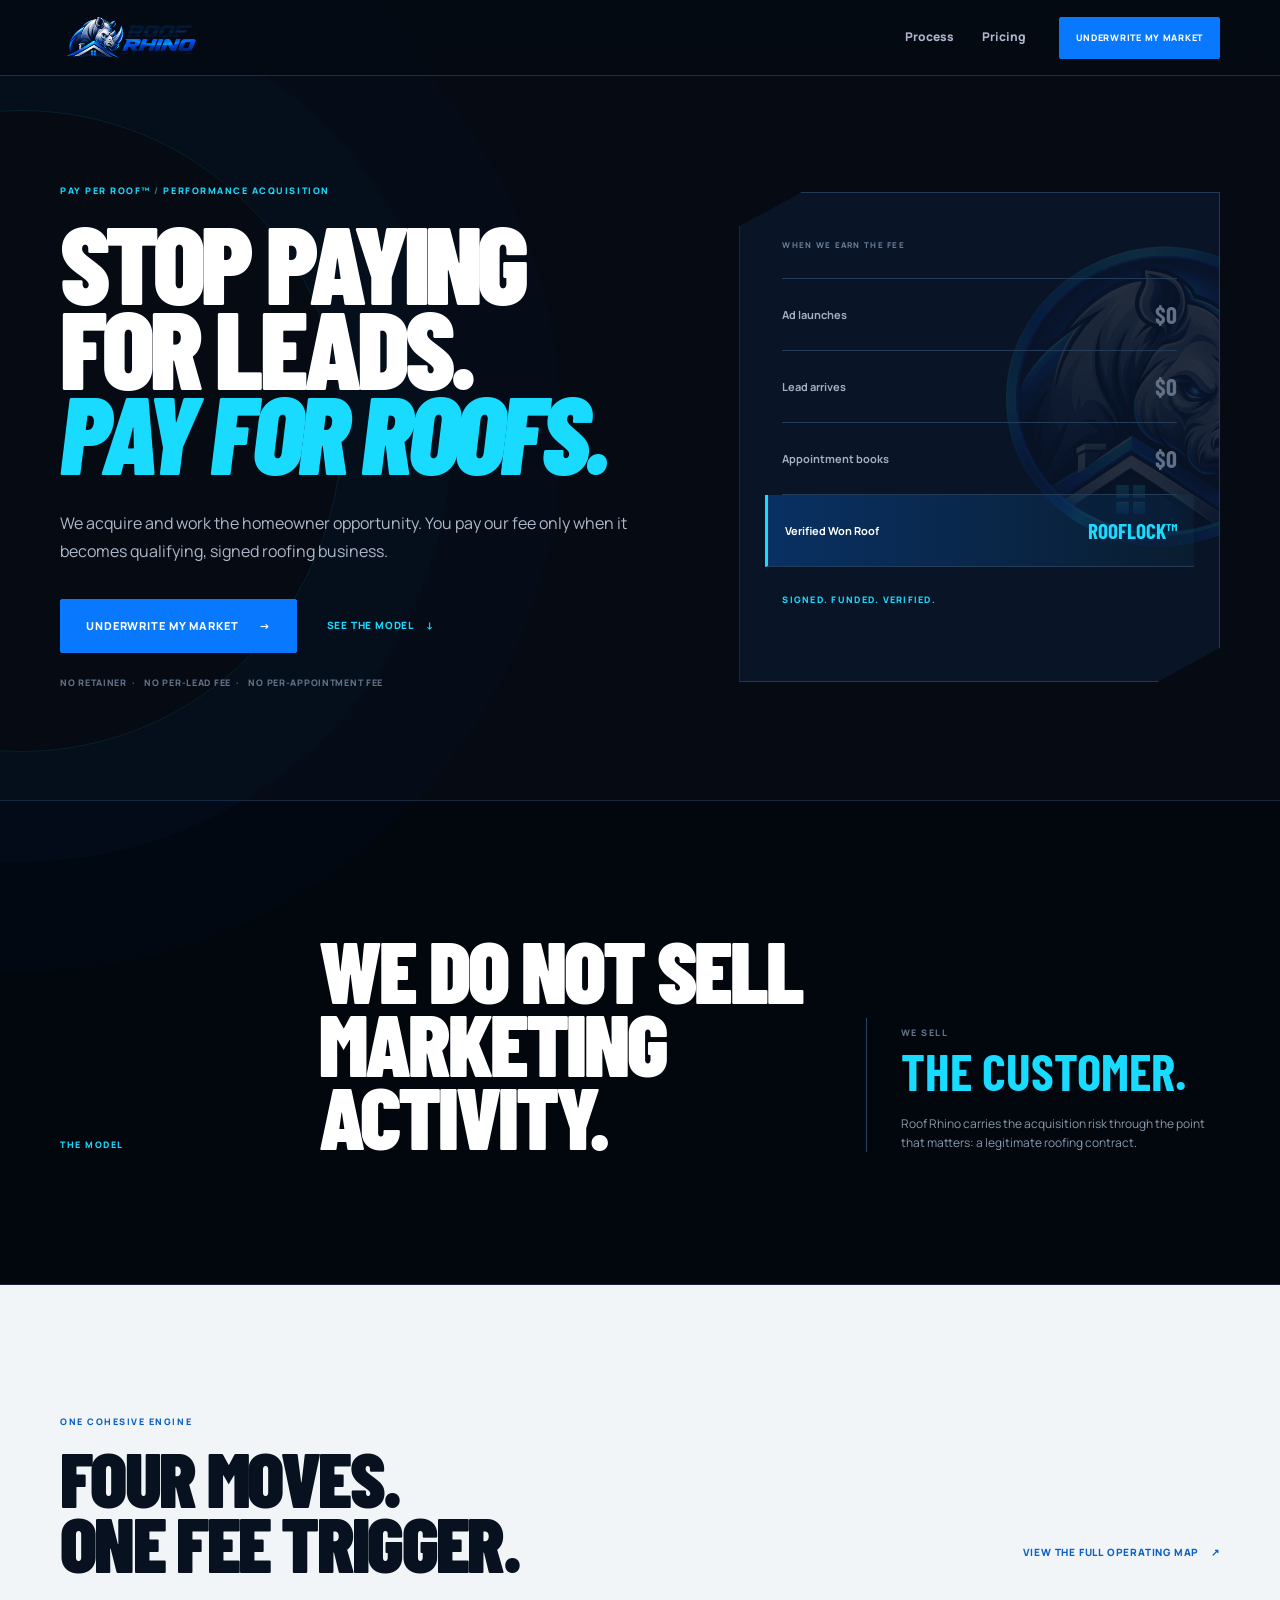
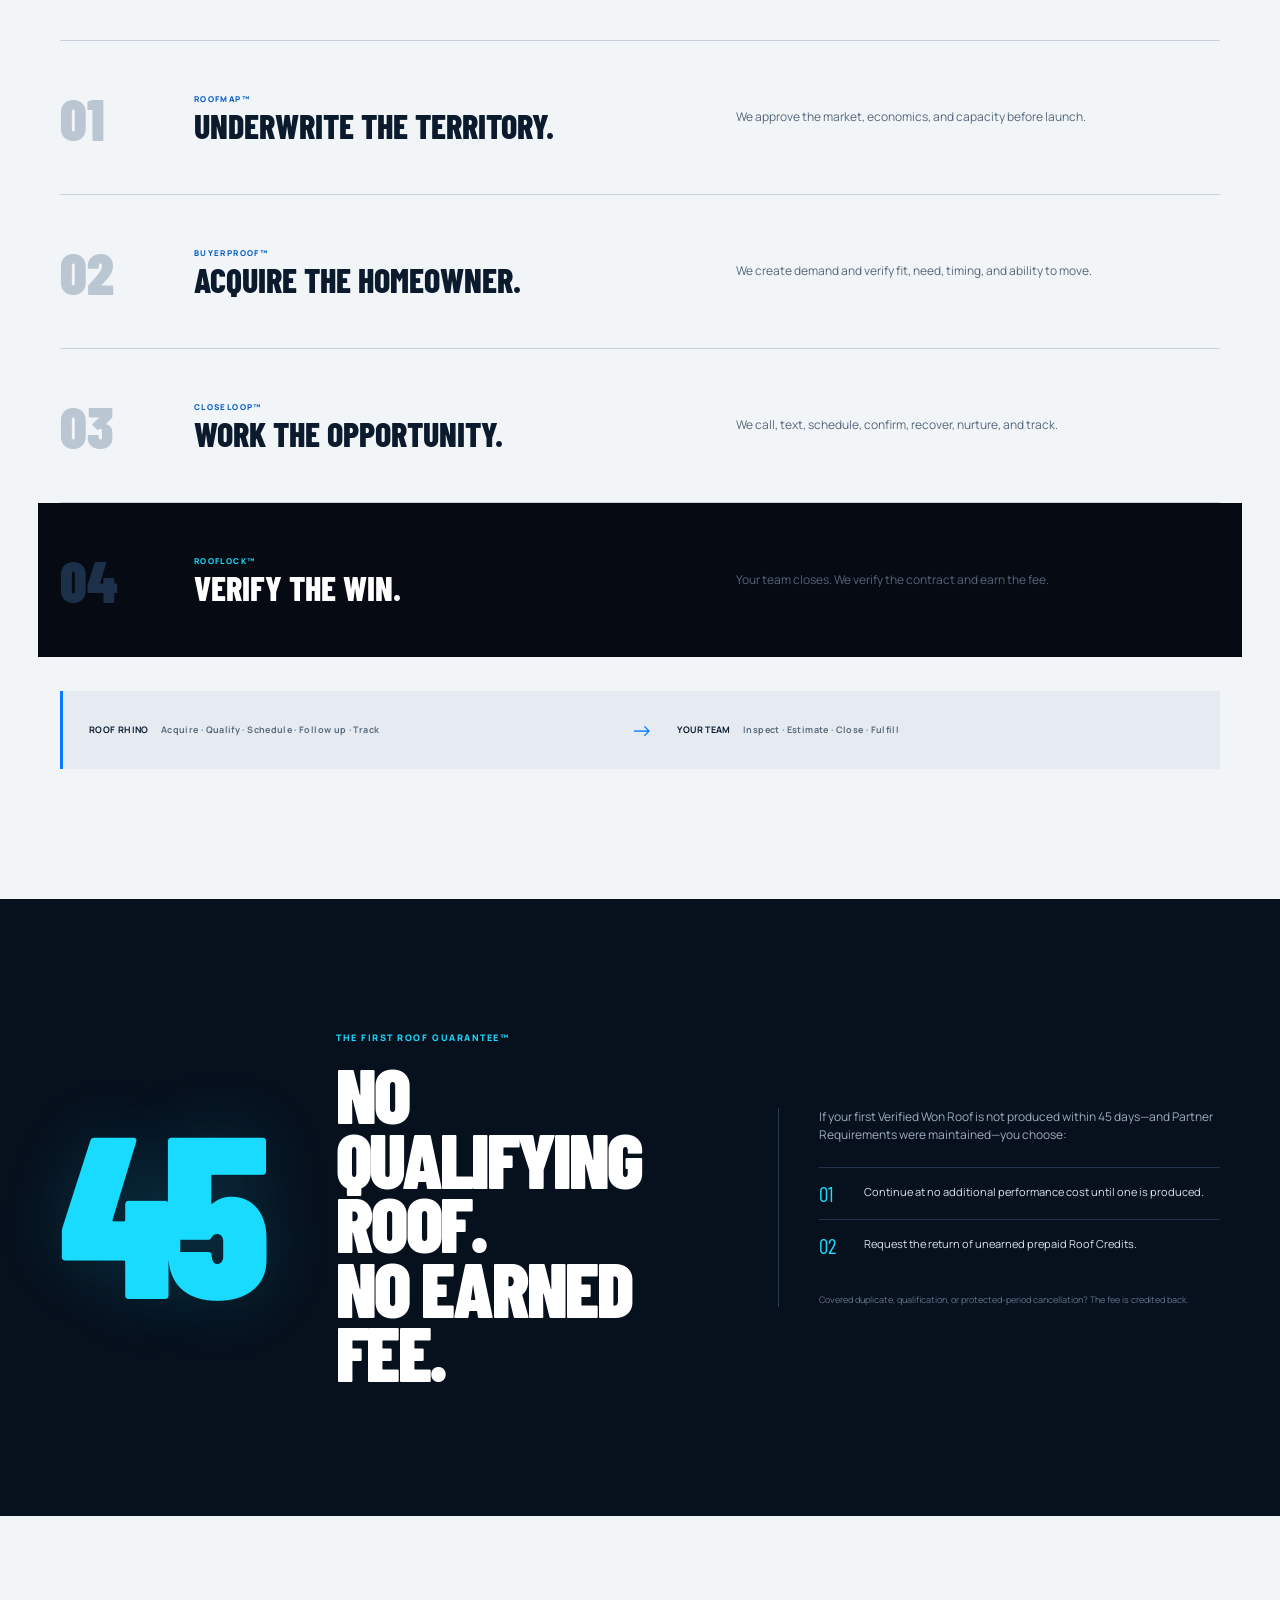
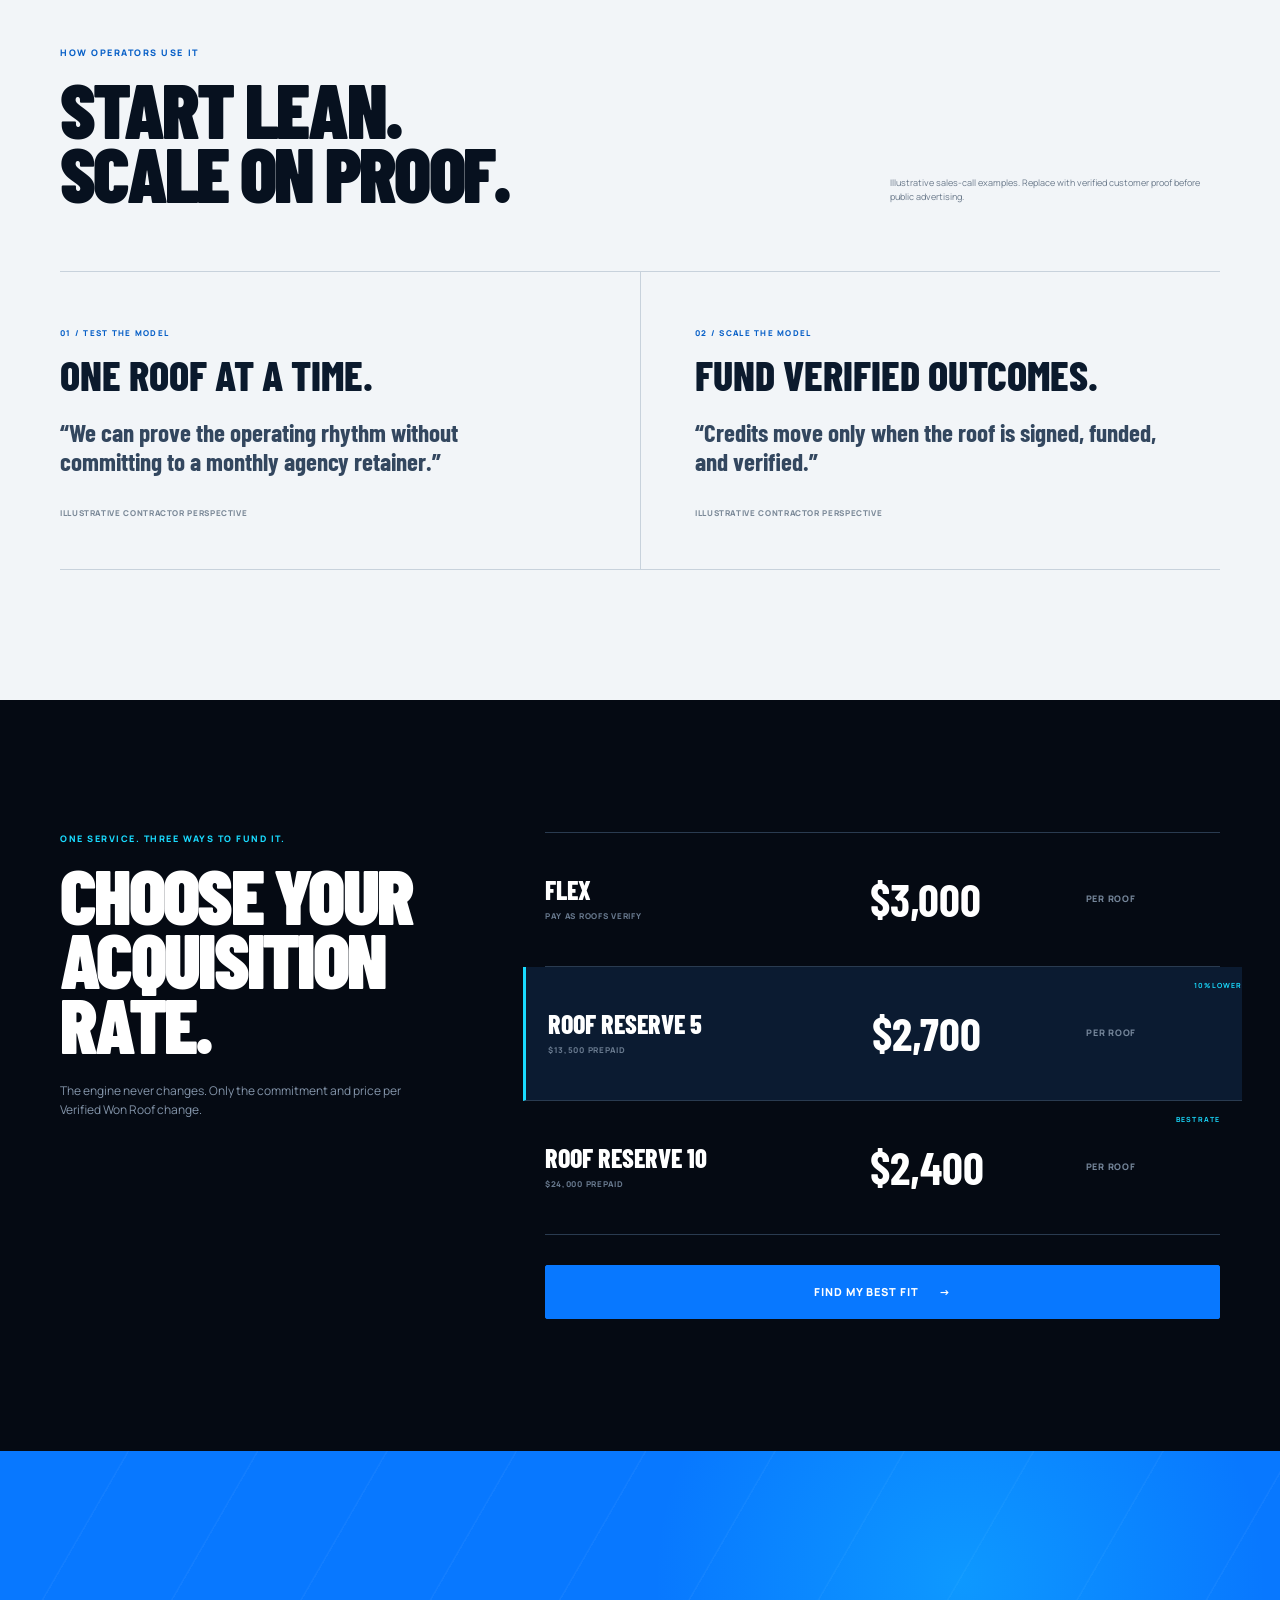
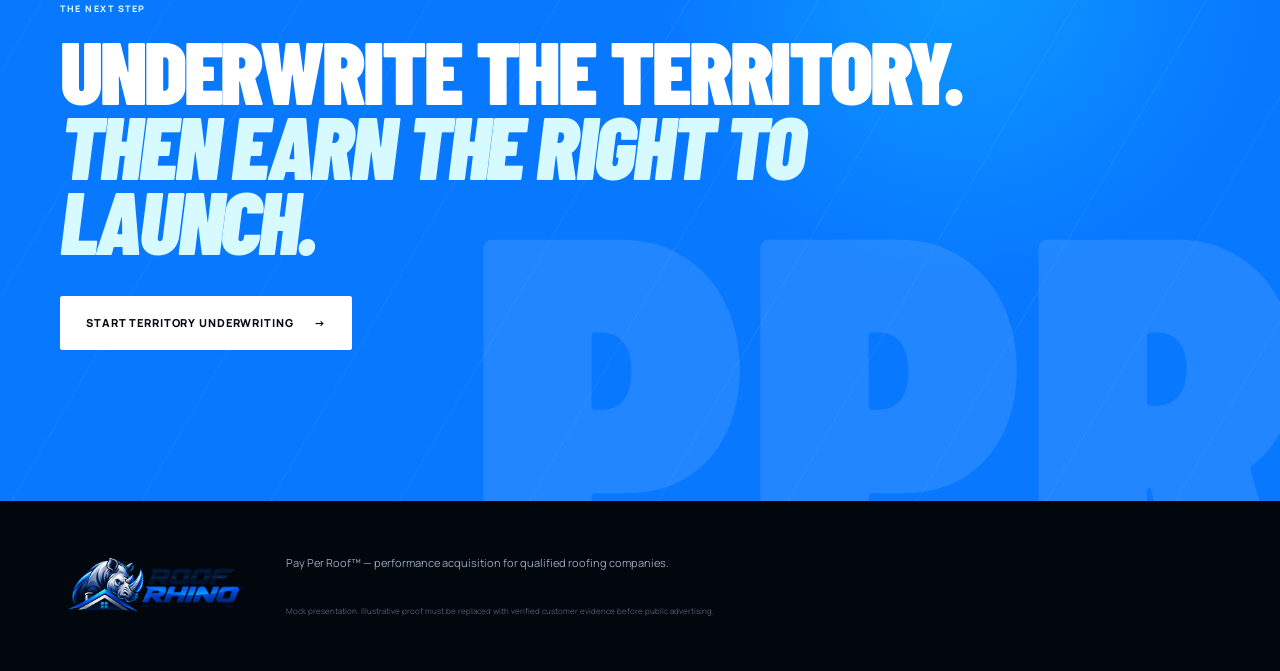
==== commit b5db43d8: "Simplify Pay Per Roof sales presentation" ====
--- a/index.html
+++ b/index.html
@@ -3,13 +3,13 @@
   <head>
     <meta charset="UTF-8">
     <meta name="viewport" content="width=device-width, initial-scale=1.0">
-    <meta name="description" content="Pay Per Roof™ aligns customer acquisition fees with verified signed roofing customers.">
+    <meta name="description" content="Pay Per Roof™ ties customer acquisition fees to verified signed roofing customers—not leads or appointments.">
     <meta name="robots" content="noindex, nofollow">
-    <meta name="theme-color" content="#050b16">
+    <meta name="theme-color" content="#050a13">
     <title>Pay Per Roof™ | Roof Rhino</title>
     <link rel="preconnect" href="https://fonts.googleapis.com">
     <link rel="preconnect" href="https://fonts.gstatic.com" crossorigin>
-    <link href="https://fonts.googleapis.com/css2?family=Barlow+Condensed:ital,wght@0,600;0,700;0,800;0,900;1,700&family=Manrope:wght@400;500;600;700;800&display=swap" rel="stylesheet">
+    <link href="https://fonts.googleapis.com/css2?family=Barlow+Condensed:ital,wght@0,600;0,700;0,800;0,900;1,800&family=Manrope:wght@500;600;700;800&display=swap" rel="stylesheet">
     <link rel="icon" type="image/png" href="assets/roof-rhino-emblem.png">
     <link rel="stylesheet" href="styles.css">
   </head>
@@ -17,343 +17,212 @@
     <div class="progress" aria-hidden="true"><span id="progress-bar"></span></div>
 
     <header class="site-header">
-      <a class="brand" href="#top" aria-label="Roof Rhino Pay Per Roof home">
+      <a class="brand" href="#top" aria-label="Roof Rhino home">
         <img src="assets/roof-rhino-wordmark.png" alt="Roof Rhino — Roofing Growth Partners">
       </a>
       <nav aria-label="Primary navigation">
-        <a href="#engine">The engine</a>
-        <a href="#guarantee">Guarantee</a>
-        <a href="#proof">Proof</a>
+        <a href="#process">Process</a>
         <a href="#pricing">Pricing</a>
       </nav>
-      <button class="button button--small" type="button" data-open-next-step>Start underwriting</button>
+      <button class="button button--small" type="button" data-open-next-step>Underwrite my market</button>
     </header>
 
     <main id="top">
-      <section class="hero section-shell">
-        <div class="hero__copy reveal">
-          <p class="eyebrow"><span></span> Performance acquisition for qualified roofing companies</p>
-          <h1>Stop paying for leads.<br><em>Pay for roofs.</em></h1>
-          <p class="hero__lede">
-            We acquire, qualify, and convert homeowners into real roofing customers. Your acquisition fee is earned only when a qualifying project reaches <strong>RoofLock™</strong>.
-          </p>
+      <section class="hero shell">
+        <div class="hero__copy">
+          <p class="eyebrow">PAY PER ROOF™ <span>/</span> PERFORMANCE ACQUISITION</p>
+          <h1>Stop paying<br>for leads.<br><em>Pay for roofs.</em></h1>
+          <p class="hero__lede">We acquire and work the homeowner opportunity. You pay our fee only when it becomes qualifying, signed roofing business.</p>
           <div class="hero__actions">
-            <a class="button" href="#engine">See the outcome model <span aria-hidden="true">↓</span></a>
-            <button class="text-link" type="button" data-open-map>Open the full system map <span aria-hidden="true">↗</span></button>
-          </div>
-          <p class="hero__micro">No marketing retainer. No per-lead fee. No per-appointment fee.</p>
-        </div>
-
-        <div class="hero__visual reveal" role="img" aria-label="The Pay Per Roof fee trigger">
-          <img class="hero__rhino" src="assets/roof-rhino-emblem.png" alt="" aria-hidden="true">
-          <p class="visual-label">WHEN THE FEE IS EARNED</p>
-          <div class="trigger-list">
-            <div><span>01</span><p>Ad launched</p><b>$0</b></div>
-            <div><span>02</span><p>Lead generated</p><b>$0</b></div>
-            <div><span>03</span><p>Appointment booked</p><b>$0</b></div>
-            <div class="trigger-list__won"><span>04</span><p>Verified Won Roof</p><b>ROOFLOCK™</b></div>
-          </div>
-          <div class="pulse-line" aria-hidden="true"></div>
-          <p class="visual-foot">The event that matters: signed, funded, verified roofing business.</p>
-        </div>
-      </section>
-
-      <section class="outcome-strip" aria-label="Pay Per Roof commercial model">
-        <div><strong>$0</strong><span>Traditional retainer</span></div>
-        <div><strong>$0</strong><span>Per lead</span></div>
-        <div><strong>$0</strong><span>Per appointment</span></div>
-        <div class="outcome-strip__accent"><strong>1</strong><span>Fee trigger: Verified Won Roof</span></div>
-      </section>
-
-      <section class="contrast section-shell reveal">
-        <div class="section-heading section-heading--split">
+            <button class="button" type="button" data-open-next-step>Underwrite my market <span aria-hidden="true">→</span></button>
+            <a class="quiet-link" href="#process">See the model <span aria-hidden="true">↓</span></a>
+          </div>
+          <p class="micro-proof">No retainer&nbsp;&nbsp;·&nbsp;&nbsp; No per-lead fee&nbsp;&nbsp;·&nbsp;&nbsp; No per-appointment fee</p>
+        </div>
+
+        <div class="fee-trigger" role="group" aria-label="When the Pay Per Roof fee is earned">
+          <img src="assets/roof-rhino-emblem.png" alt="" aria-hidden="true">
+          <p class="fee-trigger__label">WHEN WE EARN THE FEE</p>
+          <ol>
+            <li><span>Ad launches</span><strong>$0</strong></li>
+            <li><span>Lead arrives</span><strong>$0</strong></li>
+            <li><span>Appointment books</span><strong>$0</strong></li>
+            <li class="is-won"><span>Verified Won Roof</span><strong>ROOFLOCK™</strong></li>
+          </ol>
+          <p class="fee-trigger__foot">Signed. Funded. Verified.</p>
+        </div>
+      </section>
+
+      <section class="thesis">
+        <div class="shell thesis__grid">
+          <p class="eyebrow">THE MODEL</p>
+          <h2>We do not sell<br>marketing activity.</h2>
+          <div class="thesis__answer">
+            <span>WE SELL</span>
+            <strong>THE CUSTOMER.</strong>
+            <p>Roof Rhino carries the acquisition risk through the point that matters: a legitimate roofing contract.</p>
+          </div>
+        </div>
+      </section>
+
+      <section class="process" id="process">
+        <div class="shell">
+          <div class="section-head">
+            <div>
+              <p class="eyebrow">ONE COHESIVE ENGINE</p>
+              <h2>Four moves.<br>One fee trigger.</h2>
+            </div>
+            <button class="quiet-link quiet-link--dark" type="button" data-open-map>View the full operating map <span aria-hidden="true">↗</span></button>
+          </div>
+
+          <ol class="process-list">
+            <li>
+              <span class="process-list__number">01</span>
+              <div><p>ROOFMAP™</p><h3>Underwrite the territory.</h3></div>
+              <p>We approve the market, economics, and capacity before launch.</p>
+            </li>
+            <li>
+              <span class="process-list__number">02</span>
+              <div><p>BUYERPROOF™</p><h3>Acquire the homeowner.</h3></div>
+              <p>We create demand and verify fit, need, timing, and ability to move.</p>
+            </li>
+            <li>
+              <span class="process-list__number">03</span>
+              <div><p>CLOSELOOP™</p><h3>Work the opportunity.</h3></div>
+              <p>We call, text, schedule, confirm, recover, nurture, and track.</p>
+            </li>
+            <li class="process-list__final">
+              <span class="process-list__number">04</span>
+              <div><p>ROOFLOCK™</p><h3>Verify the win.</h3></div>
+              <p>Your team closes. We verify the contract and earn the fee.</p>
+            </li>
+          </ol>
+
+          <div class="handoff">
+            <p><strong>ROOF RHINO</strong> Acquire · Qualify · Schedule · Follow up · Track</p>
+            <span aria-hidden="true">→</span>
+            <p><strong>YOUR TEAM</strong> Inspect · Estimate · Close · Fulfill</p>
+          </div>
+        </div>
+      </section>
+
+      <section class="guarantee" id="guarantee">
+        <div class="shell guarantee__grid">
+          <div class="guarantee__number" aria-hidden="true">45</div>
           <div>
-            <p class="eyebrow"><span></span> One sharp distinction</p>
-            <h2>Activity is not the product.<br>The customer is.</h2>
-          </div>
-          <p>Most models transfer marketing risk to the contractor. Pay Per Roof™ carries that risk through the point where the opportunity becomes legitimate roofing revenue.</p>
-        </div>
-
-        <table class="comparison" aria-label="Acquisition model comparison">
-          <thead>
-            <tr class="comparison__row comparison__head">
-              <th scope="col">Model</th><th scope="col">You pay when…</th><th scope="col">Conversion risk</th>
-            </tr>
-          </thead>
-          <tbody>
-            <tr class="comparison__row">
-              <th scope="row">Agency</th><td>Marketing work happens</td><td>Yours</td>
-            </tr>
-            <tr class="comparison__row">
-              <th scope="row">Pay per lead</th><td>Contact data arrives</td><td>Yours</td>
-            </tr>
-            <tr class="comparison__row">
-              <th scope="row">Pay per appointment</th><td>A calendar slot is filled</td><td>Yours</td>
-            </tr>
-            <tr class="comparison__row comparison__row--active">
-              <th scope="row">Pay Per Roof™</th><td>A qualifying roof is signed, funded, and verified</td><td>Shared until RoofLock™</td>
-            </tr>
-          </tbody>
-        </table>
-      </section>
-
-      <section class="engine" id="engine">
-        <div class="section-shell">
-          <div class="section-heading section-heading--split reveal">
+            <p class="eyebrow">THE FIRST ROOF GUARANTEE™</p>
+            <h2>No qualifying roof.<br>No earned fee.</h2>
+          </div>
+          <div class="guarantee__copy">
+            <p>If your first Verified Won Roof is not produced within 45 days—and Partner Requirements were maintained—you choose:</p>
+            <ol>
+              <li><span>01</span>Continue at no additional performance cost until one is produced.</li>
+              <li><span>02</span>Request the return of unearned prepaid Roof Credits.</li>
+            </ol>
+            <small>Covered duplicate, qualification, or protected-period cancellation? The fee is credited back.</small>
+          </div>
+        </div>
+      </section>
+
+      <section class="proof" id="proof">
+        <div class="shell">
+          <div class="section-head">
             <div>
-              <p class="eyebrow"><span></span> The complete acquisition engine</p>
-              <h2>Four stages. One accountable outcome.</h2>
+              <p class="eyebrow">HOW OPERATORS USE IT</p>
+              <h2>Start lean.<br>Scale on proof.</h2>
             </div>
-            <div class="heading-actions">
-              <p>Every opportunity stays visible from market approval through verification. No mystery handoff. No premature fee.</p>
-              <button class="text-link" type="button" data-open-map>View the operational flowchart <span aria-hidden="true">↗</span></button>
-            </div>
-          </div>
-
-          <ol class="process">
-            <li class="phase reveal">
-              <div class="phase__number">01</div>
-              <div class="phase__topline"><span>APPROVE THE MARKET</span><b>ROOFMAP™</b></div>
-              <h3>Underwrite before spending.</h3>
-              <p>We model territory economics, capacity, competition, project value, and close rate. If the market works, we define the roof and its acquisition price.</p>
-              <dl>
-                <div><dt>Roof Rhino</dt><dd>Market model + economics</dd></div>
-                <div><dt>Partner</dt><dd>Territory + capacity inputs</dd></div>
-              </dl>
-              <small>OUTPUT → Approved territory + protected Partner Status</small>
-            </li>
-
-            <li class="phase reveal">
-              <div class="phase__number">02</div>
-              <div class="phase__topline"><span>CREATE DEMAND</span><b>BUYERPROOF™</b></div>
-              <h3>Process the homeowner.</h3>
-              <p>Our acquisition system creates demand, then verifies ownership, need, project type, timing, pathway to pay, and appointment availability.</p>
-              <dl>
-                <div><dt>Roof Rhino</dt><dd>Acquire + qualify</dd></div>
-                <div><dt>Partner</dt><dd>Maintain appointment capacity</dd></div>
-              </dl>
-              <small>OUTPUT → Verified roofing opportunity</small>
-            </li>
-
-            <li class="phase reveal">
-              <div class="phase__number">03</div>
-              <div class="phase__topline"><span>MOVE THE OPPORTUNITY</span><b>CLOSELOOP™</b></div>
-              <h3>Stay involved until disposition.</h3>
-              <p>We call, text, schedule, confirm, recover, reschedule, nurture, and track. Your team inspects, scopes, estimates, presents, and closes.</p>
-              <dl>
-                <div><dt>Roof Rhino</dt><dd>Conversion support + tracking</dd></div>
-                <div><dt>Partner</dt><dd>Inspect + sell</dd></div>
-              </dl>
-              <small>OUTPUT → Won, lost, or returned to nurture</small>
-            </li>
-
-            <li class="phase phase--final reveal">
-              <div class="phase__number">04</div>
-              <div class="phase__topline"><span>VERIFY THE OUTCOME</span><b>ROOFLOCK™</b></div>
-              <h3>Earn the fee only when it is real.</h3>
-              <p>We confirm tracked origin, agreed fit, minimum value, signed agreement, payment pathway, protected period, and duplicate status.</p>
-              <dl>
-                <div><dt>Roof Rhino</dt><dd>Verify + attribute</dd></div>
-                <div><dt>Partner</dt><dd>Confirm contract + payment</dd></div>
-              </dl>
-              <small>OUTPUT → Verified Won Roof + earned acquisition fee</small>
-            </li>
-          </ol>
-
-          <div class="engine-rule reveal">
-            <span class="engine-rule__icon">↻</span>
-            <p><strong>The engine never stops at the appointment.</strong> Not ready returns to nurture. Lost is dispositioned. Won advances to RoofLock™. Verified outcomes feed the next round of underwriting, acquisition, and qualification.</p>
-          </div>
-        </div>
-      </section>
-
-      <section class="guarantee section-shell" id="guarantee">
-        <div class="guarantee__panel reveal">
-          <div class="guarantee__stamp"><span>45</span><small>DAY<br>CLOCK</small></div>
-          <div class="guarantee__copy">
-            <p class="eyebrow"><span></span> The First Roof Guarantee™</p>
-            <h2>No qualifying roof.<br>No earned Pay Per Roof fee.</h2>
-            <p>If the first Verified Won Roof is not produced within 45 days of the official Launch Date—and Partner Requirements have been maintained—you choose:</p>
-            <div class="guarantee__choices">
-              <div><b>01</b><span>Continue at no additional performance cost until one is produced.</span></div>
-              <div><b>02</b><span>Request the return of any unearned prepaid Roof Credits.</span></div>
-            </div>
-            <p class="guarantee__credit"><strong>Qualification failure?</strong> A covered duplicate, invalid qualification, or protected-period cancellation credits the acquisition fee back.</p>
-          </div>
-        </div>
-      </section>
-
-      <section class="proof" id="proof">
-        <div class="section-shell">
-          <div class="section-heading section-heading--split reveal">
-            <div>
-              <p class="eyebrow"><span></span> Proof architecture</p>
-              <h2>Built for two kinds of roofing operator.</h2>
-            </div>
-            <p class="disclosure">The scenarios and quotes below are illustrative presentation examples—not claims from verified customers.</p>
-          </div>
-
-          <div class="scenarios">
-            <article class="scenario reveal">
-              <p class="scenario__label">ILLUSTRATIVE SCENARIO 01</p>
-              <h3>The capacity-conscious contractor</h3>
-              <p>Strong close rate. Limited desire to pre-commit. Wants to prove the operating rhythm in one protected market.</p>
-              <div class="scenario__line"><span>Best-fit model</span><strong>Flex</strong></div>
-              <div class="scenario__line"><span>Commercial logic</span><strong>One verified roof at a time</strong></div>
-              <div class="scenario__outcome">The partner tests the system without a retainer or prepaid bundle.</div>
+            <p class="proof__note">Illustrative sales-call examples. Replace with verified customer proof before public advertising.</p>
+          </div>
+
+          <div class="proof-grid">
+            <article>
+              <span>01 / TEST THE MODEL</span>
+              <h3>One roof at a time.</h3>
+              <p>“We can prove the operating rhythm without committing to a monthly agency retainer.”</p>
+              <small>Illustrative contractor perspective</small>
             </article>
-            <article class="scenario reveal">
-              <p class="scenario__label">ILLUSTRATIVE SCENARIO 02</p>
-              <h3>The growth-ready operator</h3>
-              <p>Multiple crews. Reliable inspection capacity. Wants a lower unit acquisition rate and steady customer flow.</p>
-              <div class="scenario__line"><span>Best-fit model</span><strong>Roof Reserve 10</strong></div>
-              <div class="scenario__line"><span>Commercial logic</span><strong>Credits move only at RoofLock™</strong></div>
-              <div class="scenario__outcome">The partner funds ten outcomes at the strongest acquisition rate.</div>
+            <article>
+              <span>02 / SCALE THE MODEL</span>
+              <h3>Fund verified outcomes.</h3>
+              <p>“Credits move only when the roof is signed, funded, and verified.”</p>
+              <small>Illustrative contractor perspective</small>
             </article>
           </div>
-
-          <section class="quotes" aria-label="Illustrative composite reviews">
-            <figure class="reveal">
-              <blockquote>“We stop debating lead quality. The fee only appears after a verified win.”</blockquote>
-              <figcaption>Owner, local roofing company <span>Illustrative composite</span></figcaption>
-            </figure>
-            <figure class="reveal">
-              <blockquote>“Their team works the follow-up. Ours inspects, quotes, and closes.”</blockquote>
-              <figcaption>Sales director, regional roofer <span>Illustrative composite</span></figcaption>
-            </figure>
-            <figure class="reveal">
-              <blockquote>“The reserve makes acquisition cost visible without paying an agency to stay busy.”</blockquote>
-              <figcaption>Founder, multi-crew contractor <span>Illustrative composite</span></figcaption>
-            </figure>
-          </section>
-        </div>
-      </section>
-
-      <section class="pricing section-shell" id="pricing">
-        <div class="section-heading reveal">
-          <p class="eyebrow"><span></span> One product. Three funding models.</p>
-          <h2>Choose how you buy the outcome.</h2>
-          <p>The service stays the same. Only the commitment and acquisition rate change.</p>
-        </div>
-
-        <div class="price-grid">
-          <article class="price-card reveal">
-            <p class="price-card__kicker">OPTION 01</p>
-            <h3>Flex</h3>
-            <div class="price-card__price"><strong>$3,000</strong><span>per Verified Won Roof</span></div>
-            <p>Pay individually as each qualifying project reaches RoofLock™.</p>
-            <ul><li>No prepaid roof bundle</li><li>Lowest initial commitment</li><li>Best for testing one market</li></ul>
-            <button type="button" class="button button--outline" data-open-next-step data-plan="Flex">Select Flex</button>
-          </article>
-
-          <article class="price-card price-card--featured reveal">
-            <div class="price-card__flag">CONSISTENT GROWTH</div>
-            <p class="price-card__kicker">OPTION 02</p>
-            <h3>Roof Reserve 5</h3>
-            <div class="price-card__price"><strong>$13,500</strong><span>5 prepaid Roof Credits</span></div>
-            <p><b>$2,700 per Verified Won Roof.</b> Credits move only when a qualifying project reaches RoofLock™.</p>
-            <ul><li>Five outcome-based credits</li><li>10% lower unit rate</li><li>Built for monthly growth</li></ul>
-            <button type="button" class="button" data-open-next-step data-plan="Roof Reserve 5">Select Reserve 5</button>
-          </article>
-
-          <article class="price-card reveal">
-            <p class="price-card__kicker">OPTION 03</p>
-            <h3>Roof Reserve 10</h3>
-            <div class="price-card__price"><strong>$24,000</strong><span>10 prepaid Roof Credits</span></div>
-            <p><b>$2,400 per Verified Won Roof.</b> The strongest acquisition rate for teams with dependable capacity.</p>
-            <ul><li>Ten outcome-based credits</li><li>20% lower unit rate</li><li>Best for established operators</li></ul>
-            <button type="button" class="button button--outline" data-open-next-step data-plan="Roof Reserve 10">Select Reserve 10</button>
-          </article>
-        </div>
-
-        <div class="included reveal">
-          <strong>EVERY OPTION INCLUDES</strong>
-          <div>
-            <span>Market underwriting</span><span>Acquisition infrastructure</span><span>Homeowner qualification</span><span>Appointment setting</span><span>Follow-up + nurture</span><span>Shared pipeline</span><span>Attribution</span><span>Territory protection</span>
-          </div>
-        </div>
-      </section>
-
-      <section class="fit section-shell" id="partner-fit">
-        <div class="fit__intro reveal">
-          <p class="eyebrow"><span></span> Partnership, not lead vending</p>
-          <h2>We carry acquisition risk.<br>You protect the close.</h2>
-          <p>Territory protection and guarantee coverage stay active when both sides uphold the operating standard.</p>
-        </div>
-        <div class="fit__columns reveal">
-          <div>
-            <h3>Roof Rhino owns</h3>
-            <ul><li>Demand generation</li><li>Qualification</li><li>Speed-to-lead</li><li>Scheduling + confirmation</li><li>No-show recovery</li><li>Nurture + pipeline tracking</li></ul>
-          </div>
-          <div>
-            <h3>The partner owns</h3>
-            <ul><li>Licensing + insurance</li><li>Appointment capacity</li><li>Inspection + scope</li><li>Estimate + presentation</li><li>Accurate disposition data</li><li>Professional fulfillment</li></ul>
-          </div>
-        </div>
-      </section>
-
-      <section class="faq section-shell">
-        <div class="section-heading reveal">
-          <p class="eyebrow"><span></span> Fast answers</p>
-          <h2>What buyers usually ask next.</h2>
-        </div>
-        <div class="faq__list">
-          <details class="reveal">
-            <summary>What exactly counts as a Verified Won Roof?<span>+</span></summary>
-            <p>A tracked opportunity that meets the agreed territory, project, and minimum-value criteria; has a signed roofing agreement and confirmed payment pathway; clears the protected cancellation period; and is not excluded by the duplicate policy.</p>
-          </details>
-          <details class="reveal">
-            <summary>Who owns advertising and follow-up?<span>+</span></summary>
-            <p>Roof Rhino owns acquisition, media management, speed-to-lead, qualification, scheduling, reminders, no-show recovery, and nurture. Your team owns the inspection, final scope, estimate, contract presentation, close, and fulfillment.</p>
-          </details>
-          <details class="reveal">
-            <summary>What happens when a homeowner is not ready?<span>+</span></summary>
-            <p>The opportunity returns to CloseLoop™ nurture. It does not create an acquisition fee unless it later meets every RoofLock™ condition.</p>
-          </details>
-          <details class="reveal">
-            <summary>Can guarantee coverage pause?<span>+</span></summary>
-            <p>Yes. If a partner repeatedly misses inspections, fails to follow up, withholds disposition data, or falls below the agreed operating standard, volume and guarantee coverage may pause until the issue is corrected.</p>
-          </details>
+        </div>
+      </section>
+
+      <section class="pricing" id="pricing">
+        <div class="shell pricing__grid">
+          <div class="pricing__intro">
+            <p class="eyebrow">ONE SERVICE. THREE WAYS TO FUND IT.</p>
+            <h2>Choose your<br>acquisition rate.</h2>
+            <p>The engine never changes. Only the commitment and price per Verified Won Roof change.</p>
+          </div>
+
+          <div class="price-list">
+            <ul>
+            <li>
+              <div><span>FLEX</span><small>Pay as roofs verify</small></div>
+              <strong>$3,000</strong>
+              <p>per roof</p>
+            </li>
+            <li class="price-list__featured">
+              <div><span>ROOF RESERVE 5</span><small>$13,500 prepaid</small></div>
+              <strong>$2,700</strong>
+              <p>per roof</p>
+              <b>10% LOWER</b>
+            </li>
+            <li>
+              <div><span>ROOF RESERVE 10</span><small>$24,000 prepaid</small></div>
+              <strong>$2,400</strong>
+              <p>per roof</p>
+              <b>BEST RATE</b>
+            </li>
+            </ul>
+            <button class="button" type="button" data-open-next-step>Find my best fit <span aria-hidden="true">→</span></button>
+          </div>
         </div>
       </section>
 
       <section class="final-cta">
-        <div class="final-cta__mark" aria-hidden="true">PPR</div>
-        <div class="section-shell reveal">
-          <p class="eyebrow"><span></span> The next step</p>
+        <div class="shell">
+          <p class="eyebrow">THE NEXT STEP</p>
           <h2>Underwrite the territory.<br><em>Then earn the right to launch.</em></h2>
-          <p>No blind ad spend. No generic package. We start with the market, the economics, and your capacity.</p>
-          <button class="button button--light" type="button" data-open-next-step>Start RoofMap™ underwriting <span aria-hidden="true">→</span></button>
-        </div>
+          <button class="button button--light" type="button" data-open-next-step>Start territory underwriting <span aria-hidden="true">→</span></button>
+        </div>
+        <span class="final-cta__mark" aria-hidden="true">PPR</span>
       </section>
     </main>
 
     <footer>
       <img src="assets/roof-rhino-wordmark.png" alt="Roof Rhino — Roofing Growth Partners">
-      <p>Pay Per Roof™ · You handle the roofing. We handle acquiring the customers.</p>
-      <small>Concept presentation. Illustrative scenarios and composite quotes are labeled; replace them with verified proof before public advertising.</small>
+      <p>Pay Per Roof™ — performance acquisition for qualified roofing companies.</p>
+      <small>Mock presentation. Illustrative proof must be replaced with verified customer evidence before public advertising.</small>
     </footer>
 
     <dialog class="map-dialog" id="map-dialog" aria-labelledby="map-title">
       <div class="dialog-bar">
-        <div><p>MASTER OPERATING SYSTEM</p><h2 id="map-title">The Pay Per Roof™ Engine</h2></div>
-        <div class="dialog-actions"><a href="artifacts/diagrams/pay-per-roof-engine.svg" download>Download SVG</a><a href="artifacts/diagrams/pay-per-roof-engine.png" download>Download PNG</a><button type="button" data-close-map aria-label="Close system map">×</button></div>
+        <div><p>INTERNAL + CLIENT-FACING ENGINE</p><h2 id="map-title">Pay Per Roof™ Operating Map</h2></div>
+        <div class="dialog-actions">
+          <a href="artifacts/diagrams/pay-per-roof-engine.svg" download>Download SVG</a>
+          <a href="artifacts/diagrams/pay-per-roof-engine.png" download>Download PNG</a>
+          <button type="button" data-close-map aria-label="Close operating map">×</button>
+        </div>
       </div>
-      <div class="map-scroll"><img src="artifacts/diagrams/pay-per-roof-engine.svg" alt="Pay Per Roof operational flow from territory underwriting through verified roof and feedback loops"></div>
+      <div class="map-scroll"><img src="artifacts/diagrams/pay-per-roof-engine.svg" alt="Pay Per Roof operating flow from market underwriting through verified won roof"></div>
     </dialog>
 
     <dialog class="next-dialog" id="next-dialog" aria-labelledby="next-title">
-      <button class="dialog-close" type="button" data-close-next aria-label="Close">×</button>
-      <p class="eyebrow"><span></span> RoofMap™ kickoff</p>
-      <h2 id="next-title">Underwrite the opportunity before you fund it.</h2>
-      <p id="selected-plan">Selected path: determine after underwriting.</p>
+      <button class="dialog-close" type="button" data-close-next aria-label="Close next steps">×</button>
+      <p class="eyebrow">ROOFMAP™ UNDERWRITING</p>
+      <h2 id="next-title">Confirm the market before launch.</h2>
       <ol>
-        <li><span>01</span><div><strong>Define the market</strong><p>Service territory, roof types, project values, and competition.</p></div></li>
-        <li><span>02</span><div><strong>Verify capacity</strong><p>Appointments, sales coverage, production bandwidth, and close rate.</p></div></li>
-        <li><span>03</span><div><strong>Lock the economics</strong><p>Qualifying-roof definition, acquisition price, launch date, and territory.</p></div></li>
+        <li><span>01</span><p><strong>Map the territory</strong><br>Service area, project value, competition, and demand.</p></li>
+        <li><span>02</span><p><strong>Confirm capacity</strong><br>Inspection availability, close rate, and production bandwidth.</p></li>
+        <li><span>03</span><p><strong>Set the economics</strong><br>Define the qualifying roof and acquisition price.</p></li>
       </ol>
-      <button class="button" id="copy-brief" type="button">Copy the underwriting checklist</button>
-      <small>This presentation does not submit company information. Your presenter will coordinate the underwriting handoff.</small>
+      <button class="button" type="button" id="copy-brief">Copy the underwriting checklist</button>
+      <small>This presentation does not collect or transmit personal information.</small>
     </dialog>
 
     <script src="script.js"></script>
--- a/styles.css
+++ b/styles.css
@@ -1,346 +1,236 @@
 :root {
-  --ink: #050b16;
-  --ink-2: #0a1426;
-  --surface: #101d32;
-  --line: rgba(148, 180, 220, 0.2);
-  --muted: #9aabc1;
-  --paper: #f2f6fb;
+  --ink: #050a13;
+  --ink-soft: #0a1422;
+  --paper: #f2f5f8;
   --white: #ffffff;
+  --muted: #92a2b6;
+  --line: rgba(166, 190, 220, 0.2);
   --blue: #0878ff;
-  --blue-2: #0054d8;
-  --cyan: #18d9ff;
-  --green: #50efb7;
+  --cyan: #19dbff;
   --display: "Barlow Condensed", sans-serif;
   --body: "Manrope", sans-serif;
-  --shell: min(1180px, calc(100vw - 40px));
+  --shell: min(1160px, calc(100vw - 48px));
 }
 
 * { box-sizing: border-box; }
-html { scroll-behavior: smooth; scroll-padding-top: 92px; overflow-x: clip; }
-body { margin: 0; color: var(--paper); background: var(--ink); font-family: var(--body); font-size: 16px; line-height: 1.6; overflow-x: clip; }
+html { scroll-behavior: smooth; scroll-padding-top: 88px; overflow-x: clip; }
+body { margin: 0; overflow-x: clip; color: var(--paper); background: var(--ink); font-family: var(--body); font-size: 16px; line-height: 1.55; }
 button, a { font: inherit; }
 button { color: inherit; }
 a { color: inherit; text-decoration: none; }
 img { display: block; max-width: 100%; }
-::selection { background: var(--cyan); color: var(--ink); }
-
-.progress { position: fixed; inset: 0 0 auto; height: 3px; z-index: 100; background: transparent; }
-.progress span { display: block; width: 0; height: 100%; background: linear-gradient(90deg, var(--blue), var(--cyan)); }
-.section-shell { width: var(--shell); margin-inline: auto; }
-
-.site-header { position: fixed; inset: 0 0 auto; z-index: 90; min-height: 78px; padding: 12px max(20px, calc((100vw - 1180px) / 2)); display: flex; align-items: center; gap: 38px; background: rgba(5, 11, 22, 0.88); border-bottom: 1px solid var(--line); backdrop-filter: blur(18px); }
+::selection { color: var(--ink); background: var(--cyan); }
+.shell { width: var(--shell); margin-inline: auto; }
+
+.progress { position: fixed; inset: 0 0 auto; z-index: 110; height: 3px; }
+.progress span { display: block; width: 0; height: 100%; background: var(--cyan); }
+
+.site-header { position: fixed; inset: 0 0 auto; z-index: 100; min-height: 76px; padding: 10px max(24px, calc((100vw - 1160px) / 2)); display: flex; align-items: center; gap: 34px; background: rgba(5, 10, 19, 0.9); border-bottom: 1px solid var(--line); backdrop-filter: blur(18px); }
 .brand { min-height: 44px; margin-right: auto; display: flex; align-items: center; }
-.brand img { width: 188px; height: 52px; object-fit: contain; object-position: left center; }
-.site-header nav { display: flex; gap: 30px; color: #b8c6d9; font-size: 13px; font-weight: 700; letter-spacing: .02em; }
-.site-header nav a { transition: color .2s ease; }
+.brand img { width: 178px; height: 48px; object-fit: contain; object-position: left center; }
+.site-header nav { display: flex; gap: 28px; color: #aab8c9; font-size: 12px; font-weight: 800; }
 .site-header nav a:hover { color: var(--cyan); }
 
-.button { min-height: 52px; border: 1px solid var(--blue); border-radius: 4px; padding: 0 24px; display: inline-flex; align-items: center; justify-content: center; gap: 18px; color: var(--white); background: var(--blue); box-shadow: 0 0 0 0 rgba(24,217,255,.25); cursor: pointer; font-size: 13px; font-weight: 800; letter-spacing: .06em; text-transform: uppercase; transition: transform .2s ease, background .2s ease, box-shadow .2s ease; }
-.button:hover { transform: translateY(-2px); background: #1686ff; box-shadow: 0 10px 38px rgba(8,120,255,.25); }
-.button:focus-visible, .text-link:focus-visible, summary:focus-visible { outline: 3px solid var(--cyan); outline-offset: 3px; }
-.button--small { min-height: 42px; padding-inline: 17px; font-size: 11px; }
-.button--outline { color: #d8e5f5; background: transparent; border-color: #334965; box-shadow: none; }
-.button--outline:hover { background: #10213a; border-color: var(--blue); }
+.button { min-height: 54px; padding: 0 25px; display: inline-flex; align-items: center; justify-content: center; gap: 20px; color: var(--white); background: var(--blue); border: 1px solid var(--blue); border-radius: 2px; cursor: pointer; font-size: 11px; font-weight: 800; letter-spacing: .08em; text-transform: uppercase; transition: transform .2s ease, background .2s ease, box-shadow .2s ease; }
+.button:hover { transform: translateY(-2px); background: #1885ff; box-shadow: 0 16px 42px rgba(8, 120, 255, .22); }
+.button:focus-visible, .quiet-link:focus-visible, .dialog-actions a:focus-visible, .dialog-actions button:focus-visible, .dialog-close:focus-visible { outline: 3px solid var(--cyan); outline-offset: 3px; }
+.button--small { min-height: 42px; padding-inline: 16px; font-size: 9px; }
 .button--light { color: var(--ink); background: var(--white); border-color: var(--white); }
-.button--light:hover { color: var(--ink); background: #dff8ff; }
-.text-link { min-height: 44px; padding: 0; display: inline-flex; align-items: center; color: var(--cyan); background: none; border: 0; cursor: pointer; font-size: 13px; font-weight: 800; letter-spacing: .04em; text-transform: uppercase; }
-.text-link span { margin-left: 7px; }
-
-.hero { min-height: 760px; padding-top: 168px; padding-bottom: 80px; display: grid; grid-template-columns: 1.08fr .92fr; gap: 84px; align-items: center; position: relative; }
-.hero::before { content: ""; position: absolute; width: 580px; height: 580px; left: -230px; top: 130px; border: 1px solid rgba(24,217,255,.08); border-radius: 50%; box-shadow: 0 0 0 90px rgba(8,120,255,.025), 0 0 0 180px rgba(8,120,255,.018); pointer-events: none; }
-.hero::after { content: ""; position: absolute; inset: 78px -30vw auto 48%; height: 1px; background: linear-gradient(90deg, transparent, rgba(24,217,255,.25), transparent); transform: rotate(-17deg); transform-origin: left; pointer-events: none; }
-.eyebrow { margin: 0 0 19px; display: flex; align-items: center; gap: 11px; color: var(--cyan); font-size: 11px; font-weight: 800; letter-spacing: .15em; text-transform: uppercase; }
-.eyebrow span { width: 26px; height: 2px; background: currentColor; box-shadow: 7px 0 0 -0.5px currentColor; }
-.hero h1, .section-heading h2, .guarantee h2, .fit h2, .final-cta h2 { margin: 0; color: var(--white); font-family: var(--display); font-weight: 900; line-height: .88; letter-spacing: -.035em; text-transform: uppercase; }
-.hero h1 { max-width: 700px; font-size: clamp(64px, 7.2vw, 108px); }
-.hero h1 em, .final-cta h2 em { color: var(--cyan); font-style: italic; }
-.hero__lede { max-width: 655px; margin: 32px 0 30px; color: #c4d0df; font-size: 18px; line-height: 1.7; }
-.hero__lede strong { color: var(--white); }
-.hero__actions { display: flex; align-items: center; gap: 27px; }
-.hero__micro { margin: 18px 0 0; color: #71829a; font-size: 12px; font-weight: 600; }
-
-.hero__visual { min-height: 512px; padding: 52px 42px 34px; position: relative; isolation: isolate; overflow: hidden; background: linear-gradient(150deg, rgba(16,29,50,.92), rgba(7,18,36,.93)); border: 1px solid rgba(70,128,195,.35); clip-path: polygon(0 8%, 14% 0, 100% 0, 100% 92%, 86% 100%, 0 100%); }
-.hero__visual::before { content: ""; position: absolute; inset: 0; z-index: -1; background: repeating-linear-gradient(120deg, transparent 0 54px, rgba(24,217,255,.035) 55px 56px); }
-.hero__visual::after { content: ""; position: absolute; inset: auto 0 0; height: 4px; background: linear-gradient(90deg, var(--blue), var(--cyan)); }
-.hero__rhino { position: absolute; width: 320px; right: -92px; top: -78px; z-index: -1; opacity: .13; filter: saturate(1.4); }
-.visual-label { margin: 0 0 22px; color: #7f90a7; font-size: 10px; font-weight: 800; letter-spacing: .18em; }
-.trigger-list { display: grid; gap: 0; }
-.trigger-list > div { min-height: 74px; display: grid; grid-template-columns: 44px 1fr auto; align-items: center; border-top: 1px solid var(--line); }
-.trigger-list span { color: #5c6c81; font-family: var(--display); font-size: 22px; font-weight: 700; }
-.trigger-list p { margin: 0; color: #d6e1ef; font-size: 14px; font-weight: 700; }
-.trigger-list b { color: #65758b; font-family: var(--display); font-size: 24px; letter-spacing: .03em; }
-.trigger-list .trigger-list__won { margin: 8px -20px 0; padding: 0 20px; border: 1px solid rgba(24,217,255,.45); background: linear-gradient(90deg, rgba(8,120,255,.2), rgba(24,217,255,.08)); }
-.trigger-list__won p, .trigger-list__won b { color: var(--white); }
-.trigger-list__won span { color: var(--cyan); }
-.pulse-line { height: 28px; margin-top: 22px; background: url("data:image/svg+xml,%3Csvg xmlns='http://www.w3.org/2000/svg' viewBox='0 0 500 30'%3E%3Cpath d='M0 17h110l8-9 12 18 14-13 10 4h60l7-7 12 13 16-20 11 14h240' fill='none' stroke='%2318d9ff' stroke-width='1.5'/%3E%3C/svg%3E") center/100% 100% no-repeat; opacity: .72; }
-.visual-foot { margin: 8px 0 0; color: #8596aa; font-size: 12px; text-align: center; }
-
-.outcome-strip { min-height: 110px; display: grid; grid-template-columns: repeat(4, 1fr); background: #07101e; border-block: 1px solid var(--line); }
-.outcome-strip div { padding: 24px 30px; display: flex; align-items: center; justify-content: center; gap: 16px; border-left: 1px solid var(--line); }
-.outcome-strip strong { color: var(--white); font-family: var(--display); font-size: 34px; line-height: 1; }
-.outcome-strip span { max-width: 128px; color: #8da0b7; font-size: 11px; font-weight: 800; line-height: 1.35; letter-spacing: .05em; text-transform: uppercase; }
-.outcome-strip__accent { background: rgba(8,120,255,.12); }
-.outcome-strip__accent strong, .outcome-strip__accent span { color: var(--cyan); }
-
-.contrast, .pricing, .fit, .faq { padding-block: 120px; }
-.section-heading { margin-bottom: 55px; }
-.section-heading--split { display: grid; grid-template-columns: 1.15fr .85fr; gap: 80px; align-items: end; }
-.section-heading h2, .guarantee h2, .fit h2 { font-size: clamp(48px, 5.2vw, 76px); }
-.section-heading > p, .section-heading--split > p, .heading-actions p { max-width: 520px; margin: 0; color: #91a2b8; font-size: 15px; }
-.heading-actions { display: grid; gap: 20px; justify-items: start; }
-
-.comparison, .comparison thead, .comparison tbody { width: 100%; display: block; }
-.comparison { border-collapse: collapse; border-spacing: 0; border-top: 1px solid #31435a; }
-.comparison__row { min-height: 78px; display: grid; grid-template-columns: .85fr 1.55fr .75fr; align-items: center; gap: 26px; padding-inline: 24px; border-bottom: 1px solid var(--line); color: #9eafc3; }
-.comparison__row th, .comparison__row td { padding: 0; color: inherit; font: inherit; text-align: left; }
-.comparison__row th { color: #d8e4f2; font-weight: 800; }
-.comparison__head { min-height: 46px; color: #62738a; font-size: 10px; font-weight: 800; letter-spacing: .12em; text-transform: uppercase; }
-.comparison__row--active { margin-inline: -10px; padding-inline: 34px; color: #d7faff; background: linear-gradient(90deg, rgba(8,120,255,.27), rgba(24,217,255,.08)); border: 1px solid rgba(24,217,255,.45); }
-.comparison__row--active th { color: var(--white); }
-
-.engine { padding-block: 120px; background: #f0f4f9; color: #0b1828; position: relative; }
-.engine::before { content: "SYSTEM  /  01—04"; position: absolute; top: 42px; right: 5vw; color: rgba(5,11,22,.08); font-family: var(--display); font-size: 96px; font-weight: 900; letter-spacing: .02em; }
-.engine .eyebrow { color: var(--blue-2); }
-.engine .section-heading h2 { color: #07111f; }
-.engine .section-heading p { color: #526274; }
-.engine .text-link { color: var(--blue-2); }
-.process { margin: 0; padding: 0; display: grid; grid-template-columns: repeat(4, 1fr); border-block: 1px solid #bdc9d7; list-style: none; }
-.phase { min-width: 0; padding: 29px 23px 30px; position: relative; border-left: 1px solid #c9d3df; }
-.phase:first-child { border-left: 0; }
-.phase::after { content: ""; position: absolute; width: 9px; height: 9px; top: -5px; right: -5px; z-index: 2; background: var(--blue); border-radius: 50%; }
-.phase:last-child::after { background: var(--cyan); box-shadow: 0 0 0 5px rgba(24,217,255,.15); }
-.phase__number { color: rgba(5,34,69,.11); font-family: var(--display); font-size: 78px; font-weight: 900; line-height: .8; }
-.phase__topline { margin-top: 27px; display: flex; justify-content: space-between; gap: 10px; color: #728195; font-size: 8px; font-weight: 800; letter-spacing: .1em; }
-.phase__topline b { color: var(--blue-2); }
-.phase h3 { min-height: 62px; margin: 13px 0 15px; color: #08182c; font-family: var(--display); font-size: 30px; line-height: 1; text-transform: uppercase; }
-.phase > p { min-height: 126px; margin: 0 0 21px; color: #526274; font-size: 12px; line-height: 1.65; }
-.phase dl { margin: 0; border-top: 1px solid #cdd6e1; }
-.phase dl div { padding: 12px 0; display: grid; grid-template-columns: 72px 1fr; gap: 10px; border-bottom: 1px solid #cdd6e1; font-size: 10px; }
-.phase dt { color: #748397; font-weight: 800; text-transform: uppercase; }
-.phase dd { margin: 0; color: #142b47; font-weight: 700; }
-.phase small { min-height: 44px; margin-top: 18px; display: block; color: var(--blue-2); font-size: 9px; font-weight: 800; line-height: 1.5; letter-spacing: .05em; }
-.phase--final { color: var(--white); background: #09172a; }
-.phase--final .phase__number { color: rgba(255,255,255,.09); }
-.phase--final .phase__topline { color: #778ba5; }
-.phase--final .phase__topline b, .phase--final small { color: var(--cyan); }
-.phase--final h3 { color: var(--white); }
-.phase--final > p { color: #9fb0c5; }
-.phase--final dl { border-color: #31445d; }
-.phase--final dl div { border-color: #31445d; }
-.phase--final dt { color: #71859f; }
-.phase--final dd { color: #dbe8f7; }
-.engine-rule { margin-top: 25px; padding: 22px 25px; display: grid; grid-template-columns: 46px 1fr; gap: 20px; align-items: center; color: #4c5d72; background: #e5ecf4; border-left: 4px solid var(--blue); }
-.engine-rule__icon { width: 44px; height: 44px; display: grid; place-items: center; color: var(--white); background: var(--blue); border-radius: 50%; font-size: 23px; }
-.engine-rule p { margin: 0; font-size: 12px; }
-.engine-rule strong { color: #0c1e34; }
-
-.guarantee { padding-block: 120px; }
-.guarantee__panel { min-height: 510px; padding: 70px; display: grid; grid-template-columns: 240px 1fr; gap: 70px; align-items: center; position: relative; overflow: hidden; background: linear-gradient(145deg, #0b1d34, #07101e); border: 1px solid #214368; }
-.guarantee__panel::before { content: "GUARANTEE"; position: absolute; right: -30px; bottom: -50px; color: rgba(255,255,255,.035); font-family: var(--display); font-size: 170px; font-weight: 900; line-height: 1; }
-.guarantee__stamp { width: 210px; height: 210px; display: flex; align-items: center; justify-content: center; gap: 10px; position: relative; border: 2px solid var(--cyan); border-radius: 50%; box-shadow: inset 0 0 40px rgba(24,217,255,.08), 0 0 35px rgba(24,217,255,.08); }
-.guarantee__stamp::before, .guarantee__stamp::after { content: ""; position: absolute; inset: -13px; border: 1px solid rgba(24,217,255,.25); border-radius: 50%; }
-.guarantee__stamp::after { inset: 13px; border-style: dashed; }
-.guarantee__stamp span { font-family: var(--display); font-size: 88px; font-weight: 900; line-height: .8; }
-.guarantee__stamp small { color: var(--cyan); font-size: 10px; font-weight: 900; line-height: 1.15; letter-spacing: .1em; }
-.guarantee__copy { position: relative; z-index: 1; }
-.guarantee__copy > p:not(.eyebrow):not(.guarantee__credit) { max-width: 760px; color: #9eafc4; }
-.guarantee__choices { margin: 27px 0; display: grid; grid-template-columns: 1fr 1fr; gap: 14px; }
-.guarantee__choices div { padding: 18px; display: grid; grid-template-columns: 34px 1fr; gap: 12px; align-items: start; background: rgba(255,255,255,.04); border: 1px solid var(--line); }
-.guarantee__choices b { color: var(--cyan); font-family: var(--display); font-size: 24px; line-height: 1; }
-.guarantee__choices span { color: #d7e3f0; font-size: 11px; line-height: 1.55; }
-.guarantee__credit { padding-left: 17px; color: #8fa3bc; border-left: 2px solid var(--cyan); font-size: 11px; }
-.guarantee__credit strong { color: var(--white); }
-
-.proof { padding-block: 120px; color: #102037; background: #e7edf4; }
-.proof .eyebrow { color: var(--blue-2); }
-.proof .section-heading h2 { color: #09172a; }
-.disclosure { padding: 14px 16px; color: #485d75 !important; background: #d7e1ec; border-left: 3px solid var(--blue); font-size: 11px !important; }
-.scenarios { display: grid; grid-template-columns: 1fr 1fr; gap: 24px; }
-.scenario { padding: 37px; background: #f7f9fc; border-top: 4px solid var(--blue); }
-.scenario__label { margin: 0 0 23px; color: var(--blue-2); font-size: 9px; font-weight: 900; letter-spacing: .13em; }
-.scenario h3 { margin: 0 0 12px; color: #0b1b30; font-family: var(--display); font-size: 34px; line-height: 1; text-transform: uppercase; }
-.scenario > p:not(.scenario__label) { min-height: 78px; color: #617187; font-size: 12px; }
-.scenario__line { padding: 12px 0; display: flex; justify-content: space-between; gap: 20px; border-top: 1px solid #d7e0ea; font-size: 11px; }
-.scenario__line span { color: #718196; }
-.scenario__line strong { color: #172a43; text-align: right; }
-.scenario__outcome { margin: 15px -12px -12px; padding: 15px; color: #eaf7ff; background: #0a1e38; font-size: 11px; font-weight: 700; }
-.quotes { margin-top: 24px; display: grid; grid-template-columns: repeat(3, 1fr); gap: 1px; background: #c7d2df; }
-.quotes figure { margin: 0; padding: 31px; background: #edf2f7; }
-.quotes blockquote { margin: 0 0 28px; color: #122640; font-family: var(--display); font-size: 26px; font-weight: 700; line-height: 1.12; }
-.quotes figcaption { color: #5c6e84; font-size: 10px; font-weight: 800; line-height: 1.5; text-transform: uppercase; }
-.quotes figcaption span { display: block; margin-top: 5px; color: var(--blue-2); font-size: 8px; letter-spacing: .08em; }
-
-.pricing .section-heading { max-width: 760px; }
-.price-grid { display: grid; grid-template-columns: repeat(3, 1fr); gap: 18px; align-items: stretch; }
-.price-card { padding: 34px; display: flex; flex-direction: column; position: relative; background: #0a1526; border: 1px solid #24364d; }
-.price-card--featured { background: linear-gradient(155deg, #102b50, #09182d); border-color: var(--blue); transform: translateY(-13px); box-shadow: 0 25px 70px rgba(0,64,155,.18); }
-.price-card__flag { position: absolute; inset: -1px -1px auto; padding: 6px; color: #06101e; background: var(--cyan); font-size: 8px; font-weight: 900; letter-spacing: .14em; text-align: center; }
-.price-card--featured .price-card__kicker { margin-top: 16px; }
-.price-card__kicker { margin: 0 0 13px; color: #61738b; font-size: 9px; font-weight: 900; letter-spacing: .16em; }
-.price-card h3 { margin: 0 0 25px; color: var(--white); font-family: var(--display); font-size: 38px; line-height: 1; text-transform: uppercase; }
-.price-card__price { min-height: 84px; display: flex; flex-direction: column; border-bottom: 1px solid #253950; }
-.price-card__price strong { color: var(--white); font-family: var(--display); font-size: 48px; line-height: .9; }
-.price-card__price span { margin-top: 8px; color: var(--cyan); font-size: 9px; font-weight: 800; letter-spacing: .08em; text-transform: uppercase; }
-.price-card > p:not(.price-card__kicker) { min-height: 83px; color: #8fa1b7; font-size: 11px; }
-.price-card > p b { color: #d6e4f4; }
-.price-card ul { min-height: 130px; margin: 0 0 27px; padding: 0; list-style: none; }
-.price-card li { padding: 8px 0 8px 19px; position: relative; color: #b8c6d8; border-top: 1px solid rgba(255,255,255,.07); font-size: 11px; }
-.price-card li::before { content: "✓"; position: absolute; left: 0; color: var(--cyan); font-weight: 900; }
-.price-card .button { width: 100%; margin-top: auto; }
-.included { margin-top: 33px; padding: 24px 28px; display: grid; grid-template-columns: 180px 1fr; gap: 27px; align-items: center; background: #081323; border-left: 3px solid var(--cyan); }
-.included > strong { color: var(--cyan); font-size: 9px; letter-spacing: .12em; }
-.included > div { display: flex; flex-wrap: wrap; gap: 8px; }
-.included span { padding: 5px 10px; color: #9eb0c5; background: #111f32; font-size: 9px; font-weight: 700; }
-
-.fit { display: grid; grid-template-columns: .88fr 1.12fr; gap: 90px; align-items: center; border-top: 1px solid var(--line); }
-.fit__intro > p:not(.eyebrow) { color: #8da0b8; }
-.fit__columns { display: grid; grid-template-columns: 1fr 1fr; border: 1px solid #24374f; }
-.fit__columns > div { padding: 33px; }
-.fit__columns > div + div { background: #0b182b; border-left: 1px solid #24374f; }
-.fit__columns h3 { margin: 0 0 20px; color: var(--white); font-family: var(--display); font-size: 27px; text-transform: uppercase; }
-.fit__columns ul { margin: 0; padding: 0; list-style: none; }
-.fit__columns li { padding: 9px 0 9px 17px; position: relative; color: #9aadbf; border-top: 1px solid rgba(255,255,255,.07); font-size: 11px; }
-.fit__columns li::before { content: "/"; position: absolute; left: 0; color: var(--cyan); font-weight: 900; }
-
-.faq { padding-top: 40px; }
-.faq__list { border-top: 1px solid #31435a; }
-.faq details { border-bottom: 1px solid #24364d; }
-.faq summary { min-height: 78px; display: flex; align-items: center; justify-content: space-between; gap: 30px; color: #dbe6f3; cursor: pointer; font-size: 15px; font-weight: 700; list-style: none; }
-.faq summary::-webkit-details-marker { display: none; }
-.faq summary span { color: var(--cyan); font-family: var(--display); font-size: 30px; font-weight: 400; transition: transform .2s ease; }
-.faq details[open] summary span { transform: rotate(45deg); }
-.faq details p { max-width: 860px; margin: -8px 0 26px; color: #8fa1b7; font-size: 13px; }
-
-.final-cta { min-height: 550px; padding-block: 120px; display: grid; align-items: center; position: relative; overflow: hidden; color: var(--white); background: var(--blue-2); }
-.final-cta::before { content: ""; position: absolute; inset: 0; background: radial-gradient(circle at 75% 25%, rgba(24,217,255,.35), transparent 27%), repeating-linear-gradient(120deg, transparent 0 80px, rgba(255,255,255,.045) 81px 82px); }
-.final-cta__mark { position: absolute; right: 0; bottom: -12vw; color: rgba(255,255,255,.08); font-family: var(--display); font-size: min(48vw, 640px); font-weight: 900; line-height: .7; }
-.final-cta .section-shell { position: relative; z-index: 1; }
-.final-cta .eyebrow { color: #c8f8ff; }
-.final-cta h2 { max-width: 850px; font-size: clamp(58px, 7vw, 100px); }
-.final-cta h2 em { color: #c5f7ff; }
-.final-cta p:not(.eyebrow) { max-width: 610px; margin: 28px 0; color: #d5e7ff; }
-
-footer { min-height: 190px; padding: 45px max(20px, calc((100vw - 1180px) / 2)); display: grid; grid-template-columns: 210px 1fr; gap: 12px 40px; align-items: center; background: #030812; }
-footer img { width: 210px; grid-row: span 2; }
-footer p { margin: 0; color: #9db0c8; font-size: 12px; }
-footer small { color: #506178; font-size: 9px; }
-
-dialog { color: var(--paper); background: #07111f; border: 1px solid #294361; box-shadow: 0 30px 120px rgba(0,0,0,.65); }
-dialog::backdrop { background: rgba(0,5,13,.9); backdrop-filter: blur(10px); }
+.button--light:hover { color: var(--ink); background: #dcf8ff; }
+.quiet-link { min-height: 44px; padding: 0; display: inline-flex; align-items: center; gap: 12px; color: var(--cyan); background: none; border: 0; cursor: pointer; font-size: 10px; font-weight: 800; letter-spacing: .08em; text-transform: uppercase; }
+.quiet-link--dark { color: #075fc7; }
+
+.eyebrow { margin: 0; color: var(--cyan); font-size: 9px; font-weight: 800; letter-spacing: .17em; text-transform: uppercase; }
+.eyebrow span { color: #53657a; }
+h1, h2, h3 { font-family: var(--display); text-transform: uppercase; }
+h1 { margin: 22px 0 0; color: var(--white); font-size: clamp(80px, 8.5vw, 126px); font-weight: 900; letter-spacing: -.045em; line-height: .78; }
+h1 em, h2 em { color: var(--cyan); font-style: italic; }
+h2 { margin: 16px 0 0; color: var(--white); font-size: clamp(58px, 6vw, 88px); font-weight: 900; letter-spacing: -.035em; line-height: .84; }
+h3 { font-weight: 800; }
+
+.hero { min-height: 800px; padding: 160px 0 86px; display: grid; grid-template-columns: 1.1fr .9fr; gap: 92px; align-items: center; position: relative; }
+.hero::before { content: ""; width: 640px; height: 640px; position: absolute; left: -360px; top: 110px; border: 1px solid rgba(25, 219, 255, .1); border-radius: 50%; box-shadow: 0 0 0 110px rgba(8, 120, 255, .025), 0 0 0 220px rgba(8, 120, 255, .015); pointer-events: none; }
+.hero__copy { position: relative; z-index: 1; }
+.hero__lede { max-width: 590px; margin: 34px 0 0; color: #acb9c9; font-size: 16px; line-height: 1.75; }
+.hero__actions { margin-top: 34px; display: flex; align-items: center; gap: 30px; }
+.micro-proof { margin: 23px 0 0; color: #617287; font-size: 9px; font-weight: 800; letter-spacing: .08em; text-transform: uppercase; }
+
+.fee-trigger { min-height: 490px; padding: 46px 42px 36px; overflow: hidden; position: relative; background: #091527; border: 1px solid #213a58; clip-path: polygon(0 7%, 13% 0, 100% 0, 100% 93%, 87% 100%, 0 100%); }
+.fee-trigger > img { width: 340px; position: absolute; right: -115px; top: 35px; opacity: .11; }
+.fee-trigger__label { margin: 0 0 27px; position: relative; color: #687b93; font-size: 8px; font-weight: 800; letter-spacing: .16em; }
+.fee-trigger ol { margin: 0; padding: 0; position: relative; list-style: none; border-top: 1px solid #253c57; }
+.fee-trigger li { min-height: 72px; display: flex; align-items: center; justify-content: space-between; gap: 20px; border-bottom: 1px solid #253c57; }
+.fee-trigger li span { color: #a1afc0; font-size: 11px; font-weight: 700; }
+.fee-trigger li strong { color: #607187; font-family: var(--display); font-size: 24px; line-height: 1; }
+.fee-trigger .is-won { margin-inline: -17px; padding-inline: 17px; background: linear-gradient(90deg, rgba(8, 120, 255, .28), rgba(25, 219, 255, .04)); border-left: 3px solid var(--cyan); }
+.fee-trigger .is-won span { color: var(--white); }
+.fee-trigger .is-won strong { color: var(--cyan); font-size: 21px; }
+.fee-trigger__foot { margin: 26px 0 0; color: var(--cyan); font-size: 9px; font-weight: 800; letter-spacing: .14em; text-transform: uppercase; }
+
+.thesis { padding: 132px 0; background: #02060d; border-block: 1px solid #17263a; }
+.thesis__grid { display: grid; grid-template-columns: .45fr 1.1fr .8fr; gap: 60px; align-items: end; }
+.thesis h2 { margin: 0; font-size: clamp(60px, 6.8vw, 92px); }
+.thesis__answer { padding-left: 34px; border-left: 1px solid #28415f; }
+.thesis__answer > span { color: #62748a; font-size: 9px; font-weight: 800; letter-spacing: .16em; }
+.thesis__answer strong { margin-top: 4px; display: block; color: var(--cyan); font-family: var(--display); font-size: clamp(44px, 4vw, 60px); line-height: .95; }
+.thesis__answer p { max-width: 410px; margin: 20px 0 0; color: #8999ab; font-size: 12px; }
+
+.process { padding: 130px 0; color: #111e2e; background: var(--paper); }
+.section-head { margin-bottom: 66px; display: flex; align-items: end; justify-content: space-between; gap: 60px; }
+.process .eyebrow, .proof .eyebrow { color: #075fc7; }
+.process h2, .proof h2 { color: #07111f; }
+.process-list { margin: 0; padding: 0; list-style: none; border-top: 1px solid #c8d2dc; }
+.process-list li { min-height: 154px; padding: 30px 0; display: grid; grid-template-columns: 100px 1.05fr 1fr; gap: 34px; align-items: center; border-bottom: 1px solid #c8d2dc; }
+.process-list__number { color: #bac6d2; font-family: var(--display); font-size: 58px; font-weight: 900; line-height: 1; }
+.process-list div p { margin: 0 0 4px; color: #075fc7; font-size: 8px; font-weight: 800; letter-spacing: .17em; }
+.process-list h3 { margin: 0; color: #0b1a2d; font-size: 34px; line-height: 1; }
+.process-list > li > p { max-width: 420px; margin: 0; color: #56677b; font-size: 12px; }
+.process-list__final { margin-inline: -22px; padding-inline: 22px !important; color: var(--white); background: var(--ink); border: 0 !important; }
+.process-list__final .process-list__number { color: #1c3049; }
+.process-list__final div p { color: var(--cyan); }
+.process-list__final h3 { color: var(--white); }
+.process-list__final > p { color: #9aabba; }
+.handoff { margin-top: 34px; padding: 22px 26px; display: grid; grid-template-columns: 1fr auto 1fr; gap: 24px; align-items: center; background: #e5ebf1; border-left: 3px solid var(--blue); }
+.handoff p { margin: 0; color: #5c6c7d; font-size: 9px; font-weight: 700; letter-spacing: .04em; }
+.handoff strong { margin-right: 10px; color: #0c1d31; }
+.handoff > span { color: var(--blue); font-size: 22px; }
+
+.guarantee { padding: 132px 0; background: #07101d; }
+.guarantee__grid { display: grid; grid-template-columns: .6fr 1.05fr 1.2fr; gap: 55px; align-items: center; }
+.guarantee__number { color: var(--cyan); font-family: var(--display); font-size: clamp(150px, 18vw, 245px); font-weight: 900; letter-spacing: -.08em; line-height: .68; text-shadow: 0 0 70px rgba(25, 219, 255, .16); }
+.guarantee__copy { padding-left: 40px; border-left: 1px solid #273c54; }
+.guarantee__copy > p { margin: 0 0 22px; color: #9cadbf; font-size: 12px; }
+.guarantee__copy ol { margin: 0; padding: 0; list-style: none; }
+.guarantee__copy li { padding: 15px 0; display: grid; grid-template-columns: 35px 1fr; gap: 10px; color: #d9e4ef; border-top: 1px solid #21344b; font-size: 11px; }
+.guarantee__copy li span { color: var(--cyan); font-family: var(--display); font-size: 21px; line-height: 1; }
+.guarantee__copy small { margin-top: 22px; display: block; color: #62758c; font-size: 9px; line-height: 1.6; }
+
+.proof { padding: 130px 0; color: #102037; background: var(--paper); }
+.proof__note { max-width: 330px; margin: 0; color: #6a798a; font-size: 9px; line-height: 1.6; }
+.proof-grid { display: grid; grid-template-columns: 1fr 1fr; border-top: 1px solid #c8d2dc; border-bottom: 1px solid #c8d2dc; }
+.proof-grid article { padding: 46px 54px 46px 0; }
+.proof-grid article + article { padding-left: 54px; border-left: 1px solid #c8d2dc; }
+.proof-grid span { color: #075fc7; font-size: 8px; font-weight: 800; letter-spacing: .16em; }
+.proof-grid h3 { margin: 12px 0 24px; color: #0b1a2d; font-size: 42px; line-height: .95; }
+.proof-grid p { max-width: 470px; margin: 0 0 22px; color: #33475f; font-family: var(--display); font-size: 25px; font-weight: 700; line-height: 1.15; }
+.proof-grid small { color: #7b8998; font-size: 8px; font-weight: 800; letter-spacing: .08em; text-transform: uppercase; }
+
+.pricing { padding: 132px 0; background: var(--ink); }
+.pricing__grid { display: grid; grid-template-columns: .72fr 1.28fr; gap: 105px; align-items: start; }
+.pricing__intro { position: sticky; top: 126px; }
+.pricing__intro > p:not(.eyebrow) { max-width: 400px; margin: 27px 0 0; color: #8495aa; font-size: 12px; }
+.price-list ul { margin: 0; padding: 0; list-style: none; border-top: 1px solid #2a3b50; }
+.price-list li { min-height: 134px; padding: 25px 0; display: grid; grid-template-columns: 1.25fr .8fr .55fr; gap: 20px; align-items: center; position: relative; border-bottom: 1px solid #2a3b50; }
+.price-list li > div span { display: block; color: var(--white); font-family: var(--display); font-size: 26px; font-weight: 800; line-height: 1; }
+.price-list li > div small { margin-top: 7px; display: block; color: #68798e; font-size: 8px; font-weight: 800; letter-spacing: .09em; text-transform: uppercase; }
+.price-list strong { color: var(--white); font-family: var(--display); font-size: 46px; line-height: 1; }
+.price-list li > p { margin: 0; color: #75869a; font-size: 9px; font-weight: 800; letter-spacing: .08em; text-transform: uppercase; }
+.price-list li > b { position: absolute; right: 0; top: 14px; color: var(--cyan); font-size: 7px; letter-spacing: .13em; }
+.price-list__featured { margin-inline: -22px; padding-inline: 22px !important; background: #0b1b31; border-left: 3px solid var(--cyan); }
+.price-list .button { width: 100%; margin-top: 30px; }
+
+.final-cta { min-height: 650px; padding: 132px 0; display: grid; align-items: center; overflow: hidden; position: relative; background: var(--blue); }
+.final-cta::before { content: ""; position: absolute; inset: 0; background: radial-gradient(circle at 75% 20%, rgba(25, 219, 255, .33), transparent 28%), repeating-linear-gradient(120deg, transparent 0 110px, rgba(255, 255, 255, .045) 111px 112px); }
+.final-cta .shell { position: relative; z-index: 2; }
+.final-cta .eyebrow { color: #d6faff; }
+.final-cta h2 { max-width: 980px; font-size: clamp(66px, 7vw, 104px); }
+.final-cta h2 em { color: #d6faff; }
+.final-cta .button { margin-top: 38px; }
+.final-cta__mark { position: absolute; right: -2vw; bottom: -10vw; color: rgba(255, 255, 255, .1); font-family: var(--display); font-size: min(45vw, 610px); font-weight: 900; line-height: .75; }
+
+footer { min-height: 170px; padding: 42px max(24px, calc((100vw - 1160px) / 2)); display: grid; grid-template-columns: 190px 1fr; gap: 10px 36px; align-items: center; background: #02060d; }
+footer img { width: 190px; grid-row: span 2; }
+footer p { margin: 0; color: #96a8bd; font-size: 11px; }
+footer small { color: #4e6075; font-size: 8px; }
+
+dialog { color: var(--paper); background: #07111f; border: 1px solid #294361; box-shadow: 0 30px 120px rgba(0, 0, 0, .7); }
+dialog::backdrop { background: rgba(0, 5, 13, .9); backdrop-filter: blur(10px); }
 .map-dialog { width: min(96vw, 1600px); height: min(92vh, 1050px); padding: 0; }
-.dialog-bar { min-height: 82px; padding: 14px 20px 14px 26px; display: flex; align-items: center; justify-content: space-between; gap: 20px; border-bottom: 1px solid #243a55; }
-.dialog-bar p { margin: 0; color: var(--cyan); font-size: 8px; font-weight: 900; letter-spacing: .14em; }
-.dialog-bar h2 { margin: 2px 0 0; font-family: var(--display); font-size: 29px; line-height: 1; text-transform: uppercase; }
-.dialog-actions { display: flex; align-items: center; gap: 10px; }
-.dialog-actions a { min-height: 38px; padding: 0 13px; display: inline-flex; align-items: center; border: 1px solid #304763; font-size: 9px; font-weight: 800; letter-spacing: .06em; text-transform: uppercase; }
+.dialog-bar { min-height: 78px; padding: 13px 18px 13px 24px; display: flex; align-items: center; justify-content: space-between; gap: 20px; border-bottom: 1px solid #243a55; }
+.dialog-bar p { margin: 0; color: var(--cyan); font-size: 7px; font-weight: 800; letter-spacing: .15em; }
+.dialog-bar h2 { margin: 3px 0 0; font-size: 28px; line-height: 1; }
+.dialog-actions { display: flex; align-items: center; gap: 9px; }
+.dialog-actions a { min-height: 40px; padding: 0 13px; display: inline-flex; align-items: center; border: 1px solid #304763; font-size: 8px; font-weight: 800; letter-spacing: .06em; text-transform: uppercase; }
 .dialog-actions button, .dialog-close { width: 40px; height: 40px; color: var(--white); background: #13233a; border: 1px solid #304763; cursor: pointer; font-size: 23px; }
-.map-scroll { height: calc(100% - 82px); overflow: auto; background: #f4f7fb; }
+.map-scroll { height: calc(100% - 78px); overflow: auto; background: #f4f7fb; }
 .map-scroll img { width: 2600px; max-width: none; height: auto; }
-.next-dialog { width: min(92vw, 650px); padding: 48px; }
-.dialog-close { position: absolute; right: 14px; top: 14px; }
-.next-dialog h2 { max-width: 520px; margin: 0 0 14px; color: var(--white); font-family: var(--display); font-size: 45px; line-height: .95; text-transform: uppercase; }
-.next-dialog > p:not(.eyebrow) { color: var(--cyan); font-size: 11px; font-weight: 800; text-transform: uppercase; }
-.next-dialog ol { margin: 28px 0; padding: 0; list-style: none; border-top: 1px solid #243b58; }
-.next-dialog li { padding: 17px 0; display: grid; grid-template-columns: 42px 1fr; gap: 14px; border-bottom: 1px solid #243b58; }
-.next-dialog li > span { color: var(--cyan); font-family: var(--display); font-size: 25px; }
+.next-dialog { width: min(92vw, 620px); padding: 46px; }
+.dialog-close { position: absolute; right: 13px; top: 13px; }
+.next-dialog h2 { margin: 13px 0 0; font-size: 48px; line-height: .92; }
+.next-dialog ol { margin: 27px 0; padding: 0; list-style: none; border-top: 1px solid #243b58; }
+.next-dialog li { padding: 15px 0; display: grid; grid-template-columns: 38px 1fr; gap: 12px; border-bottom: 1px solid #243b58; }
+.next-dialog li > span { color: var(--cyan); font-family: var(--display); font-size: 22px; }
+.next-dialog li p { margin: 0; color: #8fa2ba; font-size: 10px; }
 .next-dialog li strong { color: var(--white); }
-.next-dialog li p { margin: 3px 0 0; color: #8fa2ba; font-size: 11px; }
-.next-dialog > small { margin-top: 17px; display: block; color: #5f7187; font-size: 9px; }
-
-.reveal { opacity: 1; transform: none; }
-.reveal.is-visible { opacity: 1; transform: none; }
-.phase:nth-child(2), .price-card:nth-child(2), .quotes figure:nth-child(2) { transition-delay: .08s; }
-.phase:nth-child(3), .price-card:nth-child(3), .quotes figure:nth-child(3) { transition-delay: .16s; }
-.phase:nth-child(4) { transition-delay: .24s; }
+.next-dialog > small { margin-top: 15px; display: block; color: #5f7187; font-size: 8px; }
 
 @media (max-width: 980px) {
+  .hero { grid-template-columns: 1fr; gap: 58px; }
+  .hero__copy { max-width: 760px; }
+  .fee-trigger { max-width: 650px; }
+  .thesis__grid { grid-template-columns: 1fr 1fr; }
+  .thesis__grid > .eyebrow { grid-column: 1 / -1; }
+  .guarantee__grid { grid-template-columns: .55fr 1fr; }
+  .guarantee__copy { grid-column: 1 / -1; padding: 36px 0 0; border-top: 1px solid #273c54; border-left: 0; }
+  .pricing__grid { grid-template-columns: 1fr; gap: 60px; }
+  .pricing__intro { position: static; }
+}
+
+@media (max-width: 680px) {
+  :root { --shell: min(100% - 28px, 1160px); }
+  .site-header { min-height: 66px; padding: 8px 14px; gap: 10px; }
+  .brand img { width: 126px; height: 42px; }
   .site-header nav { display: none; }
-  .hero { grid-template-columns: 1fr; gap: 54px; padding-top: 145px; }
-  .hero__copy { max-width: 760px; }
-  .hero__visual { min-height: 470px; }
-  .outcome-strip { grid-template-columns: 1fr 1fr; }
-  .outcome-strip div:nth-child(3) { border-top: 1px solid var(--line); }
-  .outcome-strip div:nth-child(4) { border-top: 1px solid var(--line); }
-  .section-heading--split, .fit { grid-template-columns: 1fr; gap: 34px; }
-  .process { grid-template-columns: 1fr 1fr; }
-  .phase:nth-child(3) { border-left: 0; border-top: 1px solid #c9d3df; }
-  .phase:nth-child(4) { border-top: 1px solid #c9d3df; }
-  .phase > p { min-height: 96px; }
-  .guarantee__panel { padding: 55px 42px; grid-template-columns: 180px 1fr; gap: 45px; }
-  .guarantee__stamp { width: 170px; height: 170px; }
-  .scenarios { grid-template-columns: 1fr; }
-  .quotes { grid-template-columns: 1fr; }
-  .price-grid { grid-template-columns: 1fr; }
-  .price-card--featured { transform: none; }
-  .price-card > p:not(.price-card__kicker), .price-card ul { min-height: 0; }
-}
-
-@media (max-width: 640px) {
-  :root { --shell: min(100% - 28px, 1180px); }
-  body { font-size: 15px; }
-  .site-header { min-height: 66px; padding: 8px 14px; gap: 12px; }
-  .brand img { width: 132px; height: 43px; }
-  .site-header .button { min-height: 44px; padding-inline: 12px; font-size: 9px; }
-  .hero { min-height: auto; padding-top: 112px; padding-bottom: 65px; }
-  .hero h1 { font-size: clamp(58px, 18vw, 76px); }
-  .hero__lede { margin-block: 25px; font-size: 15px; }
-  .hero__actions { align-items: stretch; flex-direction: column; gap: 16px; }
-  .hero__actions .text-link { min-height: 44px; text-align: left; }
-  .hero__visual { min-height: 430px; padding: 44px 25px 28px; clip-path: polygon(0 5%, 14% 0, 100% 0, 100% 95%, 86% 100%, 0 100%); }
-  .trigger-list > div { grid-template-columns: 36px 1fr auto; }
-  .trigger-list .trigger-list__won { margin-inline: -10px; padding-inline: 10px; }
-  .trigger-list b { font-size: 19px; }
-  .outcome-strip { min-height: 0; }
-  .outcome-strip div { min-height: 88px; padding: 18px 14px; justify-content: flex-start; }
-  .outcome-strip strong { font-size: 28px; }
-  .contrast, .pricing, .fit, .faq, .engine, .proof, .guarantee { padding-block: 82px; }
-  .section-heading { margin-bottom: 38px; }
-  .section-heading h2, .guarantee h2, .fit h2 { font-size: 48px; }
-  .comparison__row { min-height: 85px; grid-template-columns: .85fr 1.25fr .7fr; gap: 10px; padding-inline: 7px; font-size: 10px; }
-  .comparison__row--active { margin-inline: -4px; padding-inline: 10px; }
-  .engine::before { display: none; }
-  .process { grid-template-columns: 1fr; }
-  .phase, .phase:nth-child(2), .phase:nth-child(3), .phase:nth-child(4) { border-left: 0; border-top: 1px solid #c9d3df; }
-  .phase:first-child { border-top: 0; }
-  .phase::after { right: auto; left: -5px; }
-  .phase h3, .phase > p, .phase small { min-height: 0; }
-  .engine-rule { grid-template-columns: 1fr; }
-  .guarantee__panel { padding: 40px 22px; grid-template-columns: 1fr; gap: 35px; }
-  .guarantee__stamp { width: 145px; height: 145px; }
-  .guarantee__stamp span { font-size: 68px; }
-  .guarantee__choices { grid-template-columns: 1fr; }
-  .scenario { padding: 28px 22px; }
-  .scenario > p:not(.scenario__label) { min-height: 0; }
-  .quotes figure { padding: 26px 22px; }
-  .price-card { padding: 28px 22px; }
-  .included { grid-template-columns: 1fr; }
-  .fit__columns { grid-template-columns: 1fr; }
-  .fit__columns > div { padding: 28px 22px; }
-  .fit__columns > div + div { border-left: 0; border-top: 1px solid #24374f; }
-  .faq { padding-top: 20px; }
-  .faq summary { min-height: 84px; font-size: 13px; }
-  .final-cta { min-height: 600px; padding-block: 90px; }
-  .final-cta h2 { font-size: 58px; }
-  footer { padding: 40px 20px; grid-template-columns: 1fr; }
-  footer img { width: 180px; grid-row: auto; }
-  .dialog-bar { align-items: flex-start; flex-direction: column; }
-  .dialog-actions { width: 100%; }
-  .dialog-actions a { padding-inline: 8px; }
-  .dialog-actions button, .dialog-close { width: 44px; height: 44px; }
-  .map-scroll { height: calc(100% - 122px); }
-  .next-dialog { padding: 42px 22px 28px; }
-  .next-dialog h2 { font-size: 38px; }
+  .site-header .button { min-height: 44px; padding-inline: 11px; font-size: 8px; }
+  .hero { min-height: auto; padding: 116px 0 72px; gap: 52px; }
+  h1 { font-size: clamp(68px, 20vw, 88px); }
+  h2 { font-size: 55px; }
+  .hero__lede { margin-top: 27px; font-size: 14px; }
+  .hero__actions { align-items: stretch; flex-direction: column; gap: 11px; }
+  .hero__actions .quiet-link { justify-content: center; }
+  .micro-proof { line-height: 1.8; }
+  .fee-trigger { min-height: 430px; padding: 39px 24px 30px; }
+  .fee-trigger li { min-height: 66px; }
+  .fee-trigger .is-won { margin-inline: -9px; padding-inline: 9px; }
+  .thesis, .process, .guarantee, .proof, .pricing { padding: 88px 0; }
+  .thesis__grid { grid-template-columns: 1fr; gap: 38px; }
+  .thesis__grid > .eyebrow { grid-column: auto; }
+  .thesis h2 { font-size: 57px; }
+  .thesis__answer { padding: 29px 0 0; border-top: 1px solid #28415f; border-left: 0; }
+  .section-head { margin-bottom: 42px; align-items: flex-start; flex-direction: column; gap: 24px; }
+  .process-list li { min-height: 0; padding: 27px 0; grid-template-columns: 58px 1fr; gap: 14px; align-items: start; }
+  .process-list__number { font-size: 42px; }
+  .process-list h3 { font-size: 29px; }
+  .process-list > li > p { grid-column: 2; }
+  .process-list__final { margin-inline: -10px; padding-inline: 10px !important; }
+  .handoff { grid-template-columns: 1fr; gap: 12px; }
+  .handoff > span { transform: rotate(90deg); transform-origin: left; }
+  .guarantee__grid { grid-template-columns: 1fr; gap: 35px; }
+  .guarantee__number { font-size: 180px; }
+  .guarantee__copy { grid-column: auto; }
+  .proof-grid { grid-template-columns: 1fr; }
+  .proof-grid article { padding: 34px 0; }
+  .proof-grid article + article { padding-left: 0; border-top: 1px solid #c8d2dc; border-left: 0; }
+  .proof-grid h3 { font-size: 36px; }
+  .proof-grid p { font-size: 23px; }
+  .price-list li { min-height: 120px; grid-template-columns: 1.05fr .75fr; gap: 12px; }
+  .price-list li > p { grid-column: 2; margin-top: -35px; }
+  .price-list strong { font-size: 39px; text-align: right; }
+  .price-list__featured { margin-inline: -9px; padding-inline: 9px !important; }
+  .final-cta { min-height: 570px; padding: 95px 0; }
+  .final-cta h2 { font-size: 60px; }
+  .final-cta .button { width: 100%; padding-inline: 14px; }
+  footer { grid-template-columns: 1fr; }
+  footer img { width: 160px; grid-row: auto; }
+  .dialog-bar { align-items: flex-start; }
+  .dialog-actions a { display: none; }
+  .dialog-bar h2 { font-size: 22px; }
+  .next-dialog { padding: 42px 22px 30px; }
+  .next-dialog h2 { font-size: 42px; }
+  .next-dialog .button { width: 100%; padding-inline: 12px; }
 }
 
 @media (prefers-reduced-motion: reduce) {
   html { scroll-behavior: auto; }
-  *, *::before, *::after { transition-duration: .01ms !important; animation-duration: .01ms !important; animation-iteration-count: 1 !important; }
-  .reveal { opacity: 1; transform: none; }
-}
-
-@media print {
-  .site-header, .progress, .hero__actions, .final-cta .button { display: none !important; }
-  body { color: #111; background: #fff; }
-  .hero { min-height: auto; padding-top: 30px; }
-  .reveal { opacity: 1; transform: none; }
-}
+  *, *::before, *::after { animation-duration: .01ms !important; animation-iteration-count: 1 !important; transition-duration: .01ms !important; }
+}
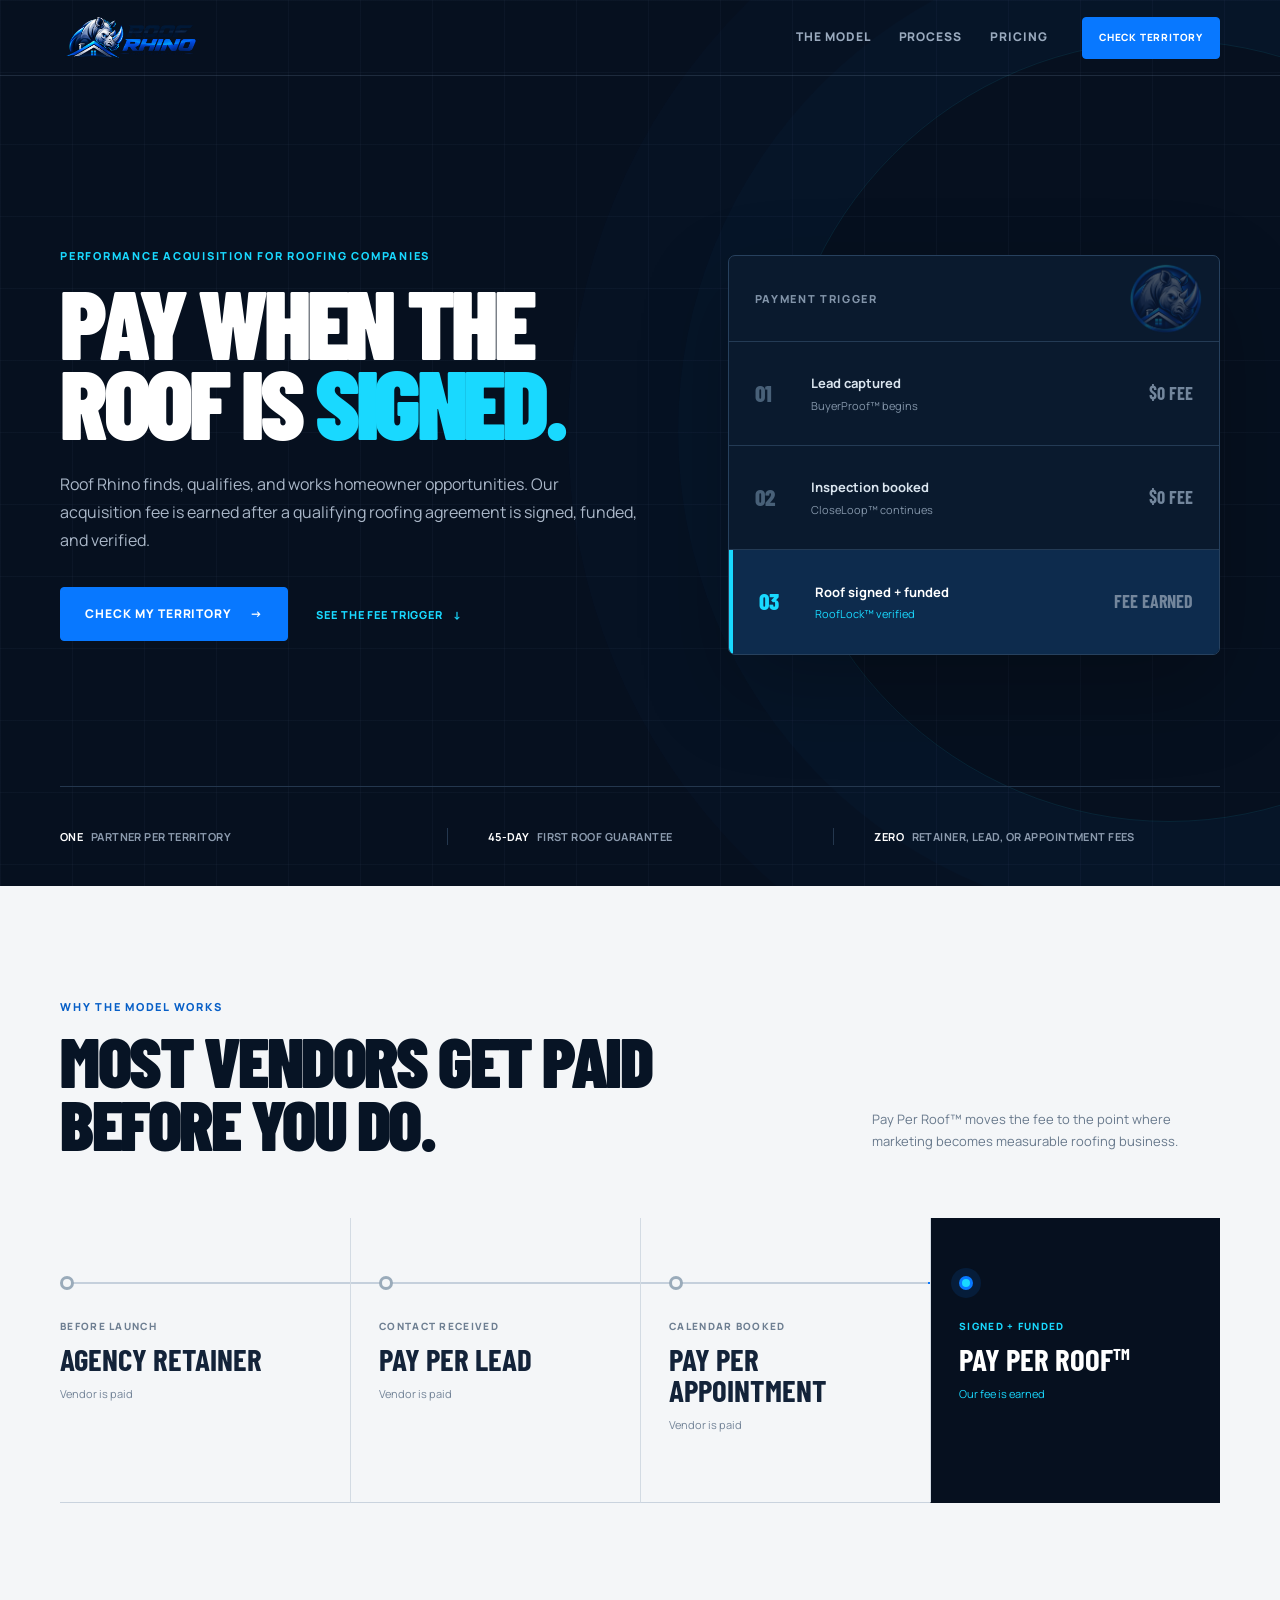
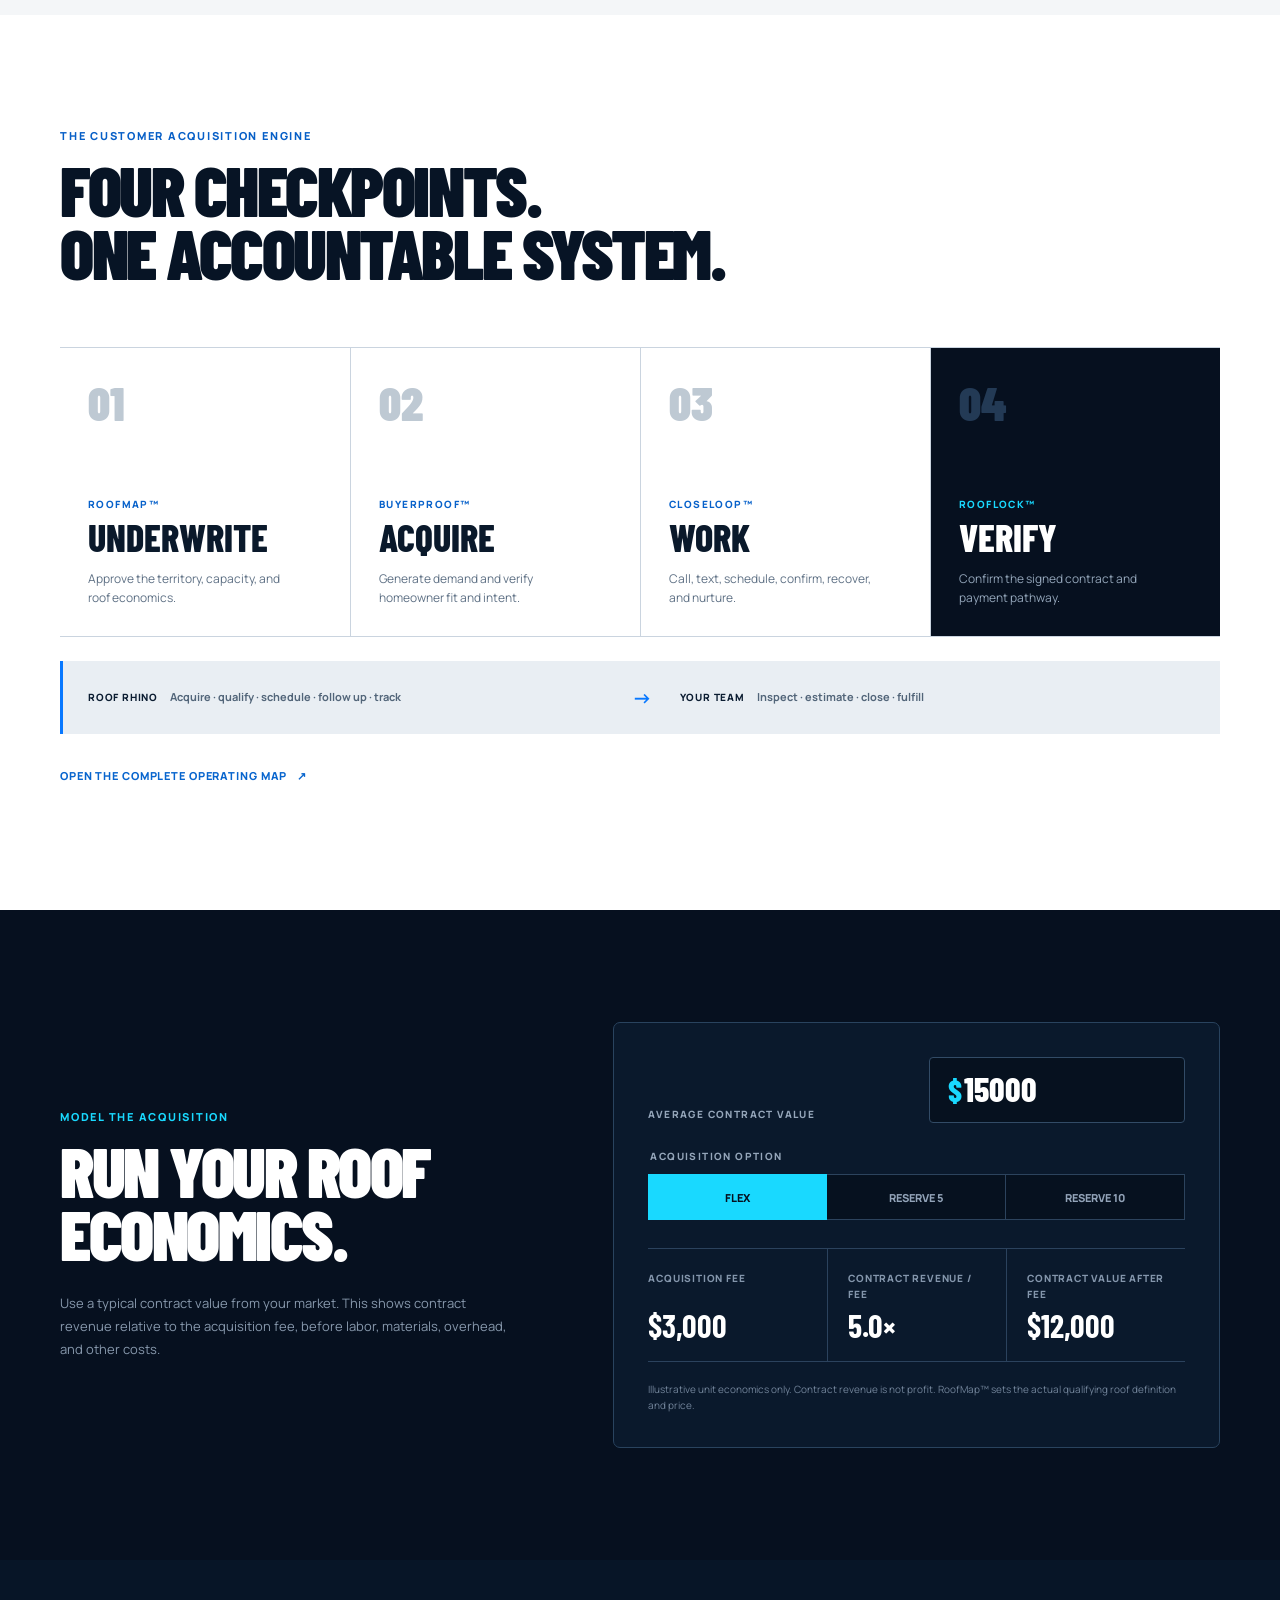
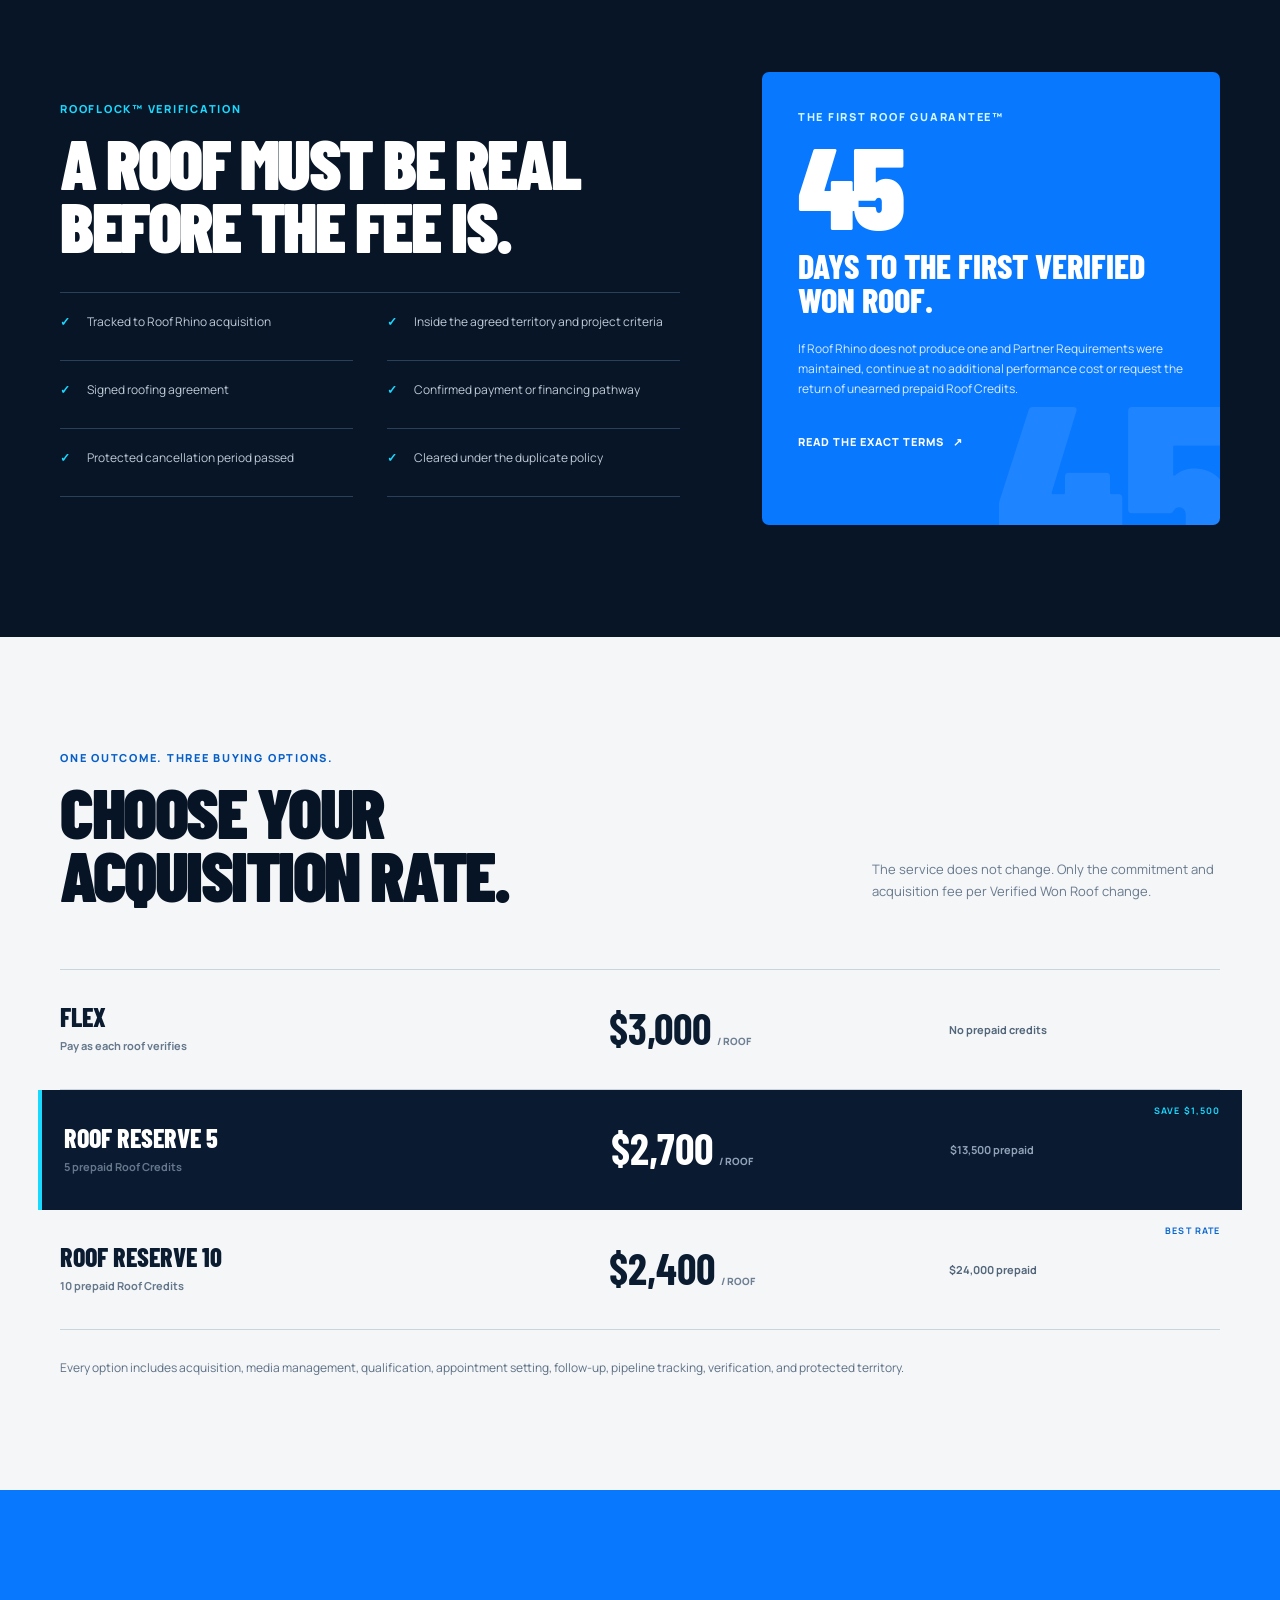
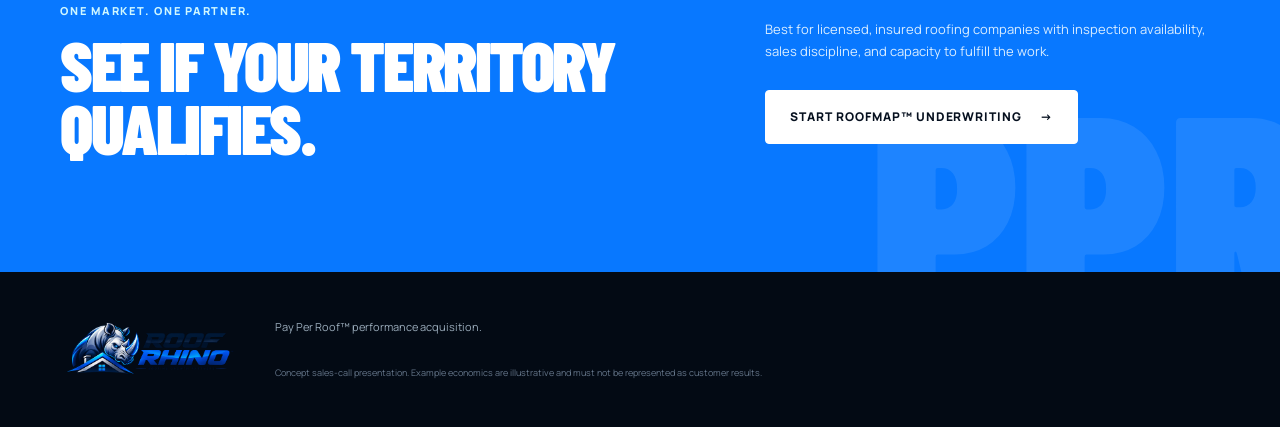
==== commit 370c7224: "Rebuild Pay Per Roof conversion funnel" ====
--- a/index.html
+++ b/index.html
@@ -3,226 +3,313 @@
   <head>
     <meta charset="UTF-8">
     <meta name="viewport" content="width=device-width, initial-scale=1.0">
-    <meta name="description" content="Pay Per Roof™ ties customer acquisition fees to verified signed roofing customers—not leads or appointments.">
+    <meta name="description" content="Pay Per Roof™ ties the acquisition fee to a qualifying signed roofing customer, not a click, lead, or appointment.">
     <meta name="robots" content="noindex, nofollow">
-    <meta name="theme-color" content="#050a13">
+    <meta name="theme-color" content="#06101f">
     <title>Pay Per Roof™ | Roof Rhino</title>
     <link rel="preconnect" href="https://fonts.googleapis.com">
     <link rel="preconnect" href="https://fonts.gstatic.com" crossorigin>
-    <link href="https://fonts.googleapis.com/css2?family=Barlow+Condensed:ital,wght@0,600;0,700;0,800;0,900;1,800&family=Manrope:wght@500;600;700;800&display=swap" rel="stylesheet">
+    <link href="https://fonts.googleapis.com/css2?family=Barlow+Condensed:wght@600;700;800;900&amp;family=Manrope:wght@500;600;700;800&amp;display=swap" rel="stylesheet">
     <link rel="icon" type="image/png" href="assets/roof-rhino-emblem.png">
     <link rel="stylesheet" href="styles.css">
   </head>
   <body>
-    <div class="progress" aria-hidden="true"><span id="progress-bar"></span></div>
-
     <header class="site-header">
       <a class="brand" href="#top" aria-label="Roof Rhino home">
         <img src="assets/roof-rhino-wordmark.png" alt="Roof Rhino — Roofing Growth Partners">
       </a>
       <nav aria-label="Primary navigation">
+        <a href="#model">The model</a>
         <a href="#process">Process</a>
         <a href="#pricing">Pricing</a>
       </nav>
-      <button class="button button--small" type="button" data-open-next-step>Underwrite my market</button>
+      <button class="button button--header" type="button" data-open-underwriting>Check territory</button>
     </header>
 
     <main id="top">
-      <section class="hero shell">
-        <div class="hero__copy">
-          <p class="eyebrow">PAY PER ROOF™ <span>/</span> PERFORMANCE ACQUISITION</p>
-          <h1>Stop paying<br>for leads.<br><em>Pay for roofs.</em></h1>
-          <p class="hero__lede">We acquire and work the homeowner opportunity. You pay our fee only when it becomes qualifying, signed roofing business.</p>
-          <div class="hero__actions">
-            <button class="button" type="button" data-open-next-step>Underwrite my market <span aria-hidden="true">→</span></button>
-            <a class="quiet-link" href="#process">See the model <span aria-hidden="true">↓</span></a>
-          </div>
-          <p class="micro-proof">No retainer&nbsp;&nbsp;·&nbsp;&nbsp; No per-lead fee&nbsp;&nbsp;·&nbsp;&nbsp; No per-appointment fee</p>
-        </div>
-
-        <div class="fee-trigger" role="group" aria-label="When the Pay Per Roof fee is earned">
-          <img src="assets/roof-rhino-emblem.png" alt="" aria-hidden="true">
-          <p class="fee-trigger__label">WHEN WE EARN THE FEE</p>
-          <ol>
-            <li><span>Ad launches</span><strong>$0</strong></li>
-            <li><span>Lead arrives</span><strong>$0</strong></li>
-            <li><span>Appointment books</span><strong>$0</strong></li>
-            <li class="is-won"><span>Verified Won Roof</span><strong>ROOFLOCK™</strong></li>
-          </ol>
-          <p class="fee-trigger__foot">Signed. Funded. Verified.</p>
-        </div>
-      </section>
-
-      <section class="thesis">
-        <div class="shell thesis__grid">
-          <p class="eyebrow">THE MODEL</p>
-          <h2>We do not sell<br>marketing activity.</h2>
-          <div class="thesis__answer">
-            <span>WE SELL</span>
-            <strong>THE CUSTOMER.</strong>
-            <p>Roof Rhino carries the acquisition risk through the point that matters: a legitimate roofing contract.</p>
-          </div>
-        </div>
-      </section>
-
-      <section class="process" id="process">
+      <section class="hero">
+        <div class="shell hero__grid">
+          <div class="hero__copy">
+            <p class="kicker">PERFORMANCE ACQUISITION FOR ROOFING COMPANIES</p>
+            <h1>Pay when the<br>roof is <em>signed.</em></h1>
+            <p class="hero__lead">Roof Rhino finds, qualifies, and works homeowner opportunities. Our acquisition fee is earned after a qualifying roofing agreement is signed, funded, and verified.</p>
+            <div class="hero__actions">
+              <button class="button" type="button" data-open-underwriting>Check my territory <span aria-hidden="true">→</span></button>
+              <a class="text-link" href="#model">See the fee trigger <span aria-hidden="true">↓</span></a>
+            </div>
+          </div>
+
+          <aside class="trigger" aria-label="Pay Per Roof fee trigger">
+            <div class="trigger__top">
+              <span>PAYMENT TRIGGER</span>
+              <img src="assets/roof-rhino-emblem.png" alt="" aria-hidden="true">
+            </div>
+            <ol>
+              <li>
+                <span class="trigger__number">01</span>
+                <div><strong>Lead captured</strong><small>BuyerProof™ begins</small></div>
+                <b>$0 FEE</b>
+              </li>
+              <li>
+                <span class="trigger__number">02</span>
+                <div><strong>Inspection booked</strong><small>CloseLoop™ continues</small></div>
+                <b>$0 FEE</b>
+              </li>
+              <li class="trigger__won">
+                <span class="trigger__number">03</span>
+                <div><strong>Roof signed + funded</strong><small>RoofLock™ verified</small></div>
+                <b>FEE EARNED</b>
+              </li>
+            </ol>
+          </aside>
+        </div>
+
+        <div class="shell trust-strip" role="group" aria-label="Offer highlights">
+          <p><strong>ONE</strong> partner per territory</p>
+          <p><strong>45-DAY</strong> first roof guarantee</p>
+          <p><strong>ZERO</strong> retainer, lead, or appointment fees</p>
+        </div>
+      </section>
+
+      <section class="model section" id="model">
         <div class="shell">
-          <div class="section-head">
+          <div class="section-heading section-heading--split">
             <div>
-              <p class="eyebrow">ONE COHESIVE ENGINE</p>
-              <h2>Four moves.<br>One fee trigger.</h2>
-            </div>
-            <button class="quiet-link quiet-link--dark" type="button" data-open-map>View the full operating map <span aria-hidden="true">↗</span></button>
-          </div>
-
-          <ol class="process-list">
+              <p class="kicker">WHY THE MODEL WORKS</p>
+              <h2>Most vendors get paid<br>before you do.</h2>
+            </div>
+            <p>Pay Per Roof™ moves the fee to the point where marketing becomes measurable roofing business.</p>
+          </div>
+
+          <div class="payline" role="group" aria-label="Comparison of marketing fee triggers">
+            <div class="payline__track" aria-hidden="true"><span></span></div>
+            <div class="payline__stage">
+              <span class="payline__dot"></span>
+              <p>BEFORE LAUNCH</p>
+              <strong>Agency retainer</strong>
+              <small>Vendor is paid</small>
+            </div>
+            <div class="payline__stage">
+              <span class="payline__dot"></span>
+              <p>CONTACT RECEIVED</p>
+              <strong>Pay per lead</strong>
+              <small>Vendor is paid</small>
+            </div>
+            <div class="payline__stage">
+              <span class="payline__dot"></span>
+              <p>CALENDAR BOOKED</p>
+              <strong>Pay per appointment</strong>
+              <small>Vendor is paid</small>
+            </div>
+            <div class="payline__stage payline__stage--active">
+              <span class="payline__dot"></span>
+              <p>SIGNED + FUNDED</p>
+              <strong>Pay Per Roof™</strong>
+              <small>Our fee is earned</small>
+            </div>
+          </div>
+        </div>
+      </section>
+
+      <section class="process section" id="process">
+        <div class="shell">
+          <div class="section-heading">
+            <p class="kicker">THE CUSTOMER ACQUISITION ENGINE</p>
+            <h2>Four checkpoints.<br>One accountable system.</h2>
+          </div>
+
+          <ol class="steps">
             <li>
-              <span class="process-list__number">01</span>
-              <div><p>ROOFMAP™</p><h3>Underwrite the territory.</h3></div>
-              <p>We approve the market, economics, and capacity before launch.</p>
+              <span>01</span>
+              <p>ROOFMAP™</p>
+              <h3>Underwrite</h3>
+              <small>Approve the territory, capacity, and roof economics.</small>
             </li>
             <li>
-              <span class="process-list__number">02</span>
-              <div><p>BUYERPROOF™</p><h3>Acquire the homeowner.</h3></div>
-              <p>We create demand and verify fit, need, timing, and ability to move.</p>
+              <span>02</span>
+              <p>BUYERPROOF™</p>
+              <h3>Acquire</h3>
+              <small>Generate demand and verify homeowner fit and intent.</small>
             </li>
             <li>
-              <span class="process-list__number">03</span>
-              <div><p>CLOSELOOP™</p><h3>Work the opportunity.</h3></div>
-              <p>We call, text, schedule, confirm, recover, nurture, and track.</p>
+              <span>03</span>
+              <p>CLOSELOOP™</p>
+              <h3>Work</h3>
+              <small>Call, text, schedule, confirm, recover, and nurture.</small>
             </li>
-            <li class="process-list__final">
-              <span class="process-list__number">04</span>
-              <div><p>ROOFLOCK™</p><h3>Verify the win.</h3></div>
-              <p>Your team closes. We verify the contract and earn the fee.</p>
+            <li class="steps__active">
+              <span>04</span>
+              <p>ROOFLOCK™</p>
+              <h3>Verify</h3>
+              <small>Confirm the signed contract and payment pathway.</small>
             </li>
           </ol>
 
-          <div class="handoff">
-            <p><strong>ROOF RHINO</strong> Acquire · Qualify · Schedule · Follow up · Track</p>
-            <span aria-hidden="true">→</span>
-            <p><strong>YOUR TEAM</strong> Inspect · Estimate · Close · Fulfill</p>
-          </div>
-        </div>
-      </section>
-
-      <section class="guarantee" id="guarantee">
-        <div class="shell guarantee__grid">
-          <div class="guarantee__number" aria-hidden="true">45</div>
-          <div>
-            <p class="eyebrow">THE FIRST ROOF GUARANTEE™</p>
-            <h2>No qualifying roof.<br>No earned fee.</h2>
-          </div>
-          <div class="guarantee__copy">
-            <p>If your first Verified Won Roof is not produced within 45 days—and Partner Requirements were maintained—you choose:</p>
-            <ol>
-              <li><span>01</span>Continue at no additional performance cost until one is produced.</li>
-              <li><span>02</span>Request the return of unearned prepaid Roof Credits.</li>
-            </ol>
-            <small>Covered duplicate, qualification, or protected-period cancellation? The fee is credited back.</small>
-          </div>
-        </div>
-      </section>
-
-      <section class="proof" id="proof">
+          <div class="ownership">
+            <p><span>ROOF RHINO</span> Acquire · qualify · schedule · follow up · track</p>
+            <b aria-hidden="true">→</b>
+            <p><span>YOUR TEAM</span> Inspect · estimate · close · fulfill</p>
+          </div>
+
+          <button class="text-link text-link--dark" type="button" data-open-map>Open the complete operating map <span aria-hidden="true">↗</span></button>
+        </div>
+      </section>
+
+      <section class="economics section" id="economics">
+        <div class="shell economics__grid">
+          <div class="economics__copy">
+            <p class="kicker">MODEL THE ACQUISITION</p>
+            <h2>Run your roof<br>economics.</h2>
+            <p>Use a typical contract value from your market. This shows contract revenue relative to the acquisition fee, before labor, materials, overhead, and other costs.</p>
+          </div>
+
+          <div class="calculator" role="group" aria-label="Illustrative roof acquisition calculator">
+            <div class="calculator__input">
+              <label for="contract-value">AVERAGE CONTRACT VALUE</label>
+              <div><span>$</span><input id="contract-value" type="number" min="5000" max="100000" step="500" value="15000" inputmode="numeric"></div>
+            </div>
+            <fieldset>
+              <legend>ACQUISITION OPTION</legend>
+              <div class="plan-toggle">
+                <button type="button" data-fee="3000" class="is-selected">Flex</button>
+                <button type="button" data-fee="2700">Reserve 5</button>
+                <button type="button" data-fee="2400">Reserve 10</button>
+              </div>
+            </fieldset>
+            <div class="calculator__results" aria-live="polite">
+              <div><span>ACQUISITION FEE</span><strong id="fee-output">$3,000</strong></div>
+              <div><span>CONTRACT REVENUE / FEE</span><strong id="multiple-output">5.0×</strong></div>
+              <div><span>CONTRACT VALUE AFTER FEE</span><strong id="remainder-output">$12,000</strong></div>
+            </div>
+            <small>Illustrative unit economics only. Contract revenue is not profit. RoofMap™ sets the actual qualifying roof definition and price.</small>
+          </div>
+        </div>
+      </section>
+
+      <section class="assurance section">
+        <div class="shell assurance__grid">
+          <article class="assurance__verification">
+            <p class="kicker">ROOFLOCK™ VERIFICATION</p>
+            <h2>A roof must be real<br>before the fee is.</h2>
+            <ul>
+              <li>Tracked to Roof Rhino acquisition</li>
+              <li>Inside the agreed territory and project criteria</li>
+              <li>Signed roofing agreement</li>
+              <li>Confirmed payment or financing pathway</li>
+              <li>Protected cancellation period passed</li>
+              <li>Cleared under the duplicate policy</li>
+            </ul>
+          </article>
+
+          <article class="guarantee-card">
+            <p class="kicker">THE FIRST ROOF GUARANTEE™</p>
+            <strong>45</strong>
+            <h3>days to the first Verified Won Roof.</h3>
+            <p>If Roof Rhino does not produce one and Partner Requirements were maintained, continue at no additional performance cost or request the return of unearned prepaid Roof Credits.</p>
+            <button class="text-link" type="button" data-open-terms>Read the exact terms <span aria-hidden="true">↗</span></button>
+          </article>
+        </div>
+      </section>
+
+      <section class="pricing section" id="pricing">
         <div class="shell">
-          <div class="section-head">
+          <div class="section-heading section-heading--split">
             <div>
-              <p class="eyebrow">HOW OPERATORS USE IT</p>
-              <h2>Start lean.<br>Scale on proof.</h2>
-            </div>
-            <p class="proof__note">Illustrative sales-call examples. Replace with verified customer proof before public advertising.</p>
-          </div>
-
-          <div class="proof-grid">
+              <p class="kicker">ONE OUTCOME. THREE BUYING OPTIONS.</p>
+              <h2>Choose your<br>acquisition rate.</h2>
+            </div>
+            <p>The service does not change. Only the commitment and acquisition fee per Verified Won Roof change.</p>
+          </div>
+
+          <div class="plans">
             <article>
-              <span>01 / TEST THE MODEL</span>
-              <h3>One roof at a time.</h3>
-              <p>“We can prove the operating rhythm without committing to a monthly agency retainer.”</p>
-              <small>Illustrative contractor perspective</small>
+              <div><p>FLEX</p><small>Pay as each roof verifies</small></div>
+              <p class="plans__price"><strong>$3,000</strong><span>/ roof</span></p>
+              <p class="plans__commitment">No prepaid credits</p>
+            </article>
+            <article class="plans__featured">
+              <div><p>ROOF RESERVE 5</p><small>5 prepaid Roof Credits</small></div>
+              <p class="plans__price"><strong>$2,700</strong><span>/ roof</span></p>
+              <p class="plans__commitment">$13,500 prepaid</p>
+              <b>SAVE $1,500</b>
             </article>
             <article>
-              <span>02 / SCALE THE MODEL</span>
-              <h3>Fund verified outcomes.</h3>
-              <p>“Credits move only when the roof is signed, funded, and verified.”</p>
-              <small>Illustrative contractor perspective</small>
+              <div><p>ROOF RESERVE 10</p><small>10 prepaid Roof Credits</small></div>
+              <p class="plans__price"><strong>$2,400</strong><span>/ roof</span></p>
+              <p class="plans__commitment">$24,000 prepaid</p>
+              <b>BEST RATE</b>
             </article>
           </div>
-        </div>
-      </section>
-
-      <section class="pricing" id="pricing">
-        <div class="shell pricing__grid">
-          <div class="pricing__intro">
-            <p class="eyebrow">ONE SERVICE. THREE WAYS TO FUND IT.</p>
-            <h2>Choose your<br>acquisition rate.</h2>
-            <p>The engine never changes. Only the commitment and price per Verified Won Roof change.</p>
-          </div>
-
-          <div class="price-list">
-            <ul>
-            <li>
-              <div><span>FLEX</span><small>Pay as roofs verify</small></div>
-              <strong>$3,000</strong>
-              <p>per roof</p>
-            </li>
-            <li class="price-list__featured">
-              <div><span>ROOF RESERVE 5</span><small>$13,500 prepaid</small></div>
-              <strong>$2,700</strong>
-              <p>per roof</p>
-              <b>10% LOWER</b>
-            </li>
-            <li>
-              <div><span>ROOF RESERVE 10</span><small>$24,000 prepaid</small></div>
-              <strong>$2,400</strong>
-              <p>per roof</p>
-              <b>BEST RATE</b>
-            </li>
-            </ul>
-            <button class="button" type="button" data-open-next-step>Find my best fit <span aria-hidden="true">→</span></button>
-          </div>
-        </div>
-      </section>
-
-      <section class="final-cta">
-        <div class="shell">
-          <p class="eyebrow">THE NEXT STEP</p>
-          <h2>Underwrite the territory.<br><em>Then earn the right to launch.</em></h2>
-          <button class="button button--light" type="button" data-open-next-step>Start territory underwriting <span aria-hidden="true">→</span></button>
-        </div>
-        <span class="final-cta__mark" aria-hidden="true">PPR</span>
+
+          <p class="included">Every option includes acquisition, media management, qualification, appointment setting, follow-up, pipeline tracking, verification, and protected territory.</p>
+        </div>
+      </section>
+
+      <section class="close section">
+        <div class="shell close__grid">
+          <div>
+            <p class="kicker">ONE MARKET. ONE PARTNER.</p>
+            <h2>See if your territory<br>qualifies.</h2>
+          </div>
+          <div class="close__action">
+            <p>Best for licensed, insured roofing companies with inspection availability, sales discipline, and capacity to fulfill the work.</p>
+            <button class="button button--light" type="button" data-open-underwriting>Start RoofMap™ underwriting <span aria-hidden="true">→</span></button>
+          </div>
+        </div>
       </section>
     </main>
 
     <footer>
       <img src="assets/roof-rhino-wordmark.png" alt="Roof Rhino — Roofing Growth Partners">
-      <p>Pay Per Roof™ — performance acquisition for qualified roofing companies.</p>
-      <small>Mock presentation. Illustrative proof must be replaced with verified customer evidence before public advertising.</small>
+      <p>Pay Per Roof™ performance acquisition.</p>
+      <small>Concept sales-call presentation. Example economics are illustrative and must not be represented as customer results.</small>
     </footer>
 
+    <dialog class="dialog dialog--underwriting" id="underwriting-dialog" aria-labelledby="underwriting-title">
+      <button class="dialog__close" type="button" data-close-underwriting aria-label="Close underwriting details">×</button>
+      <p class="kicker">ROOFMAP™ UNDERWRITING</p>
+      <h2 id="underwriting-title">Bring the numbers.<br>We will test the market.</h2>
+      <p class="dialog__intro">Territory approval starts with eight operating inputs.</p>
+      <ol class="checklist">
+        <li>Service territory and preferred ZIP codes</li>
+        <li>Average replacement and minimum project values</li>
+        <li>Roof types and replacement-to-repair mix</li>
+        <li>Weekly inspection availability</li>
+        <li>Sales and production capacity</li>
+        <li>Historical inspection-to-sale close rate</li>
+        <li>Licensing, insurance, and payment pathways</li>
+        <li>Target launch date</li>
+      </ol>
+      <button class="button" type="button" id="copy-checklist">Copy underwriting checklist</button>
+      <small>This mock presentation does not collect or transmit personal information.</small>
+    </dialog>
+
+    <dialog class="dialog dialog--terms" id="terms-dialog" aria-labelledby="terms-title">
+      <button class="dialog__close" type="button" data-close-terms aria-label="Close terms">×</button>
+      <p class="kicker">CLEAR TERMS</p>
+      <h2 id="terms-title">When the fee is earned.</h2>
+      <p class="dialog__intro">A standard Verified Won Roof must meet every condition below.</p>
+      <ol class="numbered-list">
+        <li>It originated through Roof Rhino's tracked acquisition system.</li>
+        <li>It meets the agreed territory, project, and minimum-value criteria.</li>
+        <li>The homeowner signed a roofing agreement.</li>
+        <li>A payment or financing pathway is approved or confirmed.</li>
+        <li>The applicable cancellation or rescission period has passed.</li>
+        <li>It is not a pre-existing active opportunity under the duplicate policy.</li>
+      </ol>
+      <p class="terms-note">A covered duplicate, invalid qualification, or protected-period cancellation is credited back.</p>
+    </dialog>
+
     <dialog class="map-dialog" id="map-dialog" aria-labelledby="map-title">
-      <div class="dialog-bar">
+      <div class="map-dialog__bar">
         <div><p>INTERNAL + CLIENT-FACING ENGINE</p><h2 id="map-title">Pay Per Roof™ Operating Map</h2></div>
-        <div class="dialog-actions">
-          <a href="artifacts/diagrams/pay-per-roof-engine.svg" download>Download SVG</a>
-          <a href="artifacts/diagrams/pay-per-roof-engine.png" download>Download PNG</a>
+        <div>
+          <a href="artifacts/diagrams/pay-per-roof-engine.svg" download>SVG</a>
+          <a href="artifacts/diagrams/pay-per-roof-engine.png" download>PNG</a>
           <button type="button" data-close-map aria-label="Close operating map">×</button>
         </div>
       </div>
-      <div class="map-scroll"><img src="artifacts/diagrams/pay-per-roof-engine.svg" alt="Pay Per Roof operating flow from market underwriting through verified won roof"></div>
-    </dialog>
-
-    <dialog class="next-dialog" id="next-dialog" aria-labelledby="next-title">
-      <button class="dialog-close" type="button" data-close-next aria-label="Close next steps">×</button>
-      <p class="eyebrow">ROOFMAP™ UNDERWRITING</p>
-      <h2 id="next-title">Confirm the market before launch.</h2>
-      <ol>
-        <li><span>01</span><p><strong>Map the territory</strong><br>Service area, project value, competition, and demand.</p></li>
-        <li><span>02</span><p><strong>Confirm capacity</strong><br>Inspection availability, close rate, and production bandwidth.</p></li>
-        <li><span>03</span><p><strong>Set the economics</strong><br>Define the qualifying roof and acquisition price.</p></li>
-      </ol>
-      <button class="button" type="button" id="copy-brief">Copy the underwriting checklist</button>
-      <small>This presentation does not collect or transmit personal information.</small>
+      <div class="map-dialog__scroll"><img src="artifacts/diagrams/pay-per-roof-engine.svg" alt="Pay Per Roof operating flow from market underwriting through verified won roof"></div>
     </dialog>
 
     <script src="script.js"></script>
--- a/styles.css
+++ b/styles.css
@@ -1,233 +1,360 @@
 :root {
-  --ink: #050a13;
-  --ink-soft: #0a1422;
-  --paper: #f2f5f8;
+  --ink: #06101f;
+  --ink-2: #0a182a;
+  --paper: #f4f6f8;
+  --paper-2: #e9eef3;
   --white: #ffffff;
-  --muted: #92a2b6;
-  --line: rgba(166, 190, 220, 0.2);
+  --text: #102036;
+  --muted: #8290a3;
+  --line: #cad4df;
+  --line-dark: #23374f;
   --blue: #0878ff;
-  --cyan: #19dbff;
+  --cyan: #19d9ff;
   --display: "Barlow Condensed", sans-serif;
   --body: "Manrope", sans-serif;
   --shell: min(1160px, calc(100vw - 48px));
 }
 
 * { box-sizing: border-box; }
-html { scroll-behavior: smooth; scroll-padding-top: 88px; overflow-x: clip; }
-body { margin: 0; overflow-x: clip; color: var(--paper); background: var(--ink); font-family: var(--body); font-size: 16px; line-height: 1.55; }
-button, a { font: inherit; }
+html { scroll-behavior: smooth; scroll-padding-top: 86px; overflow-x: clip; }
+body { margin: 0; overflow-x: clip; color: var(--white); background: var(--ink); font-family: var(--body); font-size: 16px; line-height: 1.55; }
+body:has(dialog[open]) { overflow: hidden; }
+button, input { font: inherit; }
 button { color: inherit; }
 a { color: inherit; text-decoration: none; }
 img { display: block; max-width: 100%; }
+fieldset { margin: 0; padding: 0; border: 0; }
 ::selection { color: var(--ink); background: var(--cyan); }
 .shell { width: var(--shell); margin-inline: auto; }
 
-.progress { position: fixed; inset: 0 0 auto; z-index: 110; height: 3px; }
-.progress span { display: block; width: 0; height: 100%; background: var(--cyan); }
-
-.site-header { position: fixed; inset: 0 0 auto; z-index: 100; min-height: 76px; padding: 10px max(24px, calc((100vw - 1160px) / 2)); display: flex; align-items: center; gap: 34px; background: rgba(5, 10, 19, 0.9); border-bottom: 1px solid var(--line); backdrop-filter: blur(18px); }
+.site-header {
+  min-height: 76px;
+  padding: 10px max(24px, calc((100vw - 1160px) / 2));
+  display: flex;
+  align-items: center;
+  gap: 34px;
+  position: absolute;
+  inset: 0 0 auto;
+  z-index: 20;
+  border-bottom: 1px solid rgba(151, 177, 208, .17);
+}
+
 .brand { min-height: 44px; margin-right: auto; display: flex; align-items: center; }
-.brand img { width: 178px; height: 48px; object-fit: contain; object-position: left center; }
-.site-header nav { display: flex; gap: 28px; color: #aab8c9; font-size: 12px; font-weight: 800; }
-.site-header nav a:hover { color: var(--cyan); }
-
-.button { min-height: 54px; padding: 0 25px; display: inline-flex; align-items: center; justify-content: center; gap: 20px; color: var(--white); background: var(--blue); border: 1px solid var(--blue); border-radius: 2px; cursor: pointer; font-size: 11px; font-weight: 800; letter-spacing: .08em; text-transform: uppercase; transition: transform .2s ease, background .2s ease, box-shadow .2s ease; }
-.button:hover { transform: translateY(-2px); background: #1885ff; box-shadow: 0 16px 42px rgba(8, 120, 255, .22); }
-.button:focus-visible, .quiet-link:focus-visible, .dialog-actions a:focus-visible, .dialog-actions button:focus-visible, .dialog-close:focus-visible { outline: 3px solid var(--cyan); outline-offset: 3px; }
-.button--small { min-height: 42px; padding-inline: 16px; font-size: 9px; }
+.brand img { width: 182px; height: 48px; object-fit: contain; object-position: left center; }
+.site-header nav { display: flex; align-items: center; gap: 28px; color: #9aaabe; font-size: 12px; font-weight: 800; text-transform: uppercase; letter-spacing: .08em; }
+.site-header nav a { min-height: 44px; display: inline-flex; align-items: center; }
+.site-header nav a:hover { color: var(--white); }
+
+.button {
+  min-height: 54px;
+  padding: 0 24px;
+  display: inline-flex;
+  align-items: center;
+  justify-content: center;
+  gap: 18px;
+  color: var(--white);
+  background: var(--blue);
+  border: 1px solid var(--blue);
+  border-radius: 4px;
+  cursor: pointer;
+  font-size: 12px;
+  font-weight: 800;
+  letter-spacing: .08em;
+  text-transform: uppercase;
+  transition: transform .18s ease, background .18s ease, box-shadow .18s ease;
+}
+.button:hover { transform: translateY(-2px); background: #1a85ff; box-shadow: 0 14px 34px rgba(8, 120, 255, .22); }
+.button--header { min-height: 42px; padding-inline: 16px; font-size: 10px; }
 .button--light { color: var(--ink); background: var(--white); border-color: var(--white); }
-.button--light:hover { color: var(--ink); background: #dcf8ff; }
-.quiet-link { min-height: 44px; padding: 0; display: inline-flex; align-items: center; gap: 12px; color: var(--cyan); background: none; border: 0; cursor: pointer; font-size: 10px; font-weight: 800; letter-spacing: .08em; text-transform: uppercase; }
-.quiet-link--dark { color: #075fc7; }
-
-.eyebrow { margin: 0; color: var(--cyan); font-size: 9px; font-weight: 800; letter-spacing: .17em; text-transform: uppercase; }
-.eyebrow span { color: #53657a; }
-h1, h2, h3 { font-family: var(--display); text-transform: uppercase; }
-h1 { margin: 22px 0 0; color: var(--white); font-size: clamp(80px, 8.5vw, 126px); font-weight: 900; letter-spacing: -.045em; line-height: .78; }
-h1 em, h2 em { color: var(--cyan); font-style: italic; }
-h2 { margin: 16px 0 0; color: var(--white); font-size: clamp(58px, 6vw, 88px); font-weight: 900; letter-spacing: -.035em; line-height: .84; }
+.button--light:hover { color: var(--ink); background: #dff8ff; }
+.button:focus-visible, .text-link:focus-visible, .plan-toggle button:focus-visible, input:focus-visible, .dialog__close:focus-visible, .map-dialog a:focus-visible, .map-dialog button:focus-visible { outline: 3px solid var(--cyan); outline-offset: 3px; }
+
+.text-link {
+  min-height: 44px;
+  padding: 0;
+  display: inline-flex;
+  align-items: center;
+  gap: 10px;
+  color: var(--cyan);
+  background: none;
+  border: 0;
+  cursor: pointer;
+  font-size: 11px;
+  font-weight: 800;
+  letter-spacing: .08em;
+  text-transform: uppercase;
+}
+.text-link:hover { color: var(--white); }
+.text-link--dark { color: #0865ce; }
+.text-link--dark:hover { color: #034793; }
+
+.kicker { margin: 0; color: var(--cyan); font-size: 11px; font-weight: 800; letter-spacing: .16em; text-transform: uppercase; }
+h1, h2, h3 { margin: 0; font-family: var(--display); text-transform: uppercase; }
+h1 { margin-top: 18px; font-size: clamp(72px, 7.6vw, 108px); font-weight: 900; letter-spacing: -.045em; line-height: .82; }
+h1 em { color: var(--cyan); font-style: normal; }
+h2 { margin-top: 14px; font-size: clamp(54px, 5.5vw, 78px); font-weight: 900; letter-spacing: -.035em; line-height: .9; }
 h3 { font-weight: 800; }
 
-.hero { min-height: 800px; padding: 160px 0 86px; display: grid; grid-template-columns: 1.1fr .9fr; gap: 92px; align-items: center; position: relative; }
-.hero::before { content: ""; width: 640px; height: 640px; position: absolute; left: -360px; top: 110px; border: 1px solid rgba(25, 219, 255, .1); border-radius: 50%; box-shadow: 0 0 0 110px rgba(8, 120, 255, .025), 0 0 0 220px rgba(8, 120, 255, .015); pointer-events: none; }
-.hero__copy { position: relative; z-index: 1; }
-.hero__lede { max-width: 590px; margin: 34px 0 0; color: #acb9c9; font-size: 16px; line-height: 1.75; }
-.hero__actions { margin-top: 34px; display: flex; align-items: center; gap: 30px; }
-.micro-proof { margin: 23px 0 0; color: #617287; font-size: 9px; font-weight: 800; letter-spacing: .08em; text-transform: uppercase; }
-
-.fee-trigger { min-height: 490px; padding: 46px 42px 36px; overflow: hidden; position: relative; background: #091527; border: 1px solid #213a58; clip-path: polygon(0 7%, 13% 0, 100% 0, 100% 93%, 87% 100%, 0 100%); }
-.fee-trigger > img { width: 340px; position: absolute; right: -115px; top: 35px; opacity: .11; }
-.fee-trigger__label { margin: 0 0 27px; position: relative; color: #687b93; font-size: 8px; font-weight: 800; letter-spacing: .16em; }
-.fee-trigger ol { margin: 0; padding: 0; position: relative; list-style: none; border-top: 1px solid #253c57; }
-.fee-trigger li { min-height: 72px; display: flex; align-items: center; justify-content: space-between; gap: 20px; border-bottom: 1px solid #253c57; }
-.fee-trigger li span { color: #a1afc0; font-size: 11px; font-weight: 700; }
-.fee-trigger li strong { color: #607187; font-family: var(--display); font-size: 24px; line-height: 1; }
-.fee-trigger .is-won { margin-inline: -17px; padding-inline: 17px; background: linear-gradient(90deg, rgba(8, 120, 255, .28), rgba(25, 219, 255, .04)); border-left: 3px solid var(--cyan); }
-.fee-trigger .is-won span { color: var(--white); }
-.fee-trigger .is-won strong { color: var(--cyan); font-size: 21px; }
-.fee-trigger__foot { margin: 26px 0 0; color: var(--cyan); font-size: 9px; font-weight: 800; letter-spacing: .14em; text-transform: uppercase; }
-
-.thesis { padding: 132px 0; background: #02060d; border-block: 1px solid #17263a; }
-.thesis__grid { display: grid; grid-template-columns: .45fr 1.1fr .8fr; gap: 60px; align-items: end; }
-.thesis h2 { margin: 0; font-size: clamp(60px, 6.8vw, 92px); }
-.thesis__answer { padding-left: 34px; border-left: 1px solid #28415f; }
-.thesis__answer > span { color: #62748a; font-size: 9px; font-weight: 800; letter-spacing: .16em; }
-.thesis__answer strong { margin-top: 4px; display: block; color: var(--cyan); font-family: var(--display); font-size: clamp(44px, 4vw, 60px); line-height: .95; }
-.thesis__answer p { max-width: 410px; margin: 20px 0 0; color: #8999ab; font-size: 12px; }
-
-.process { padding: 130px 0; color: #111e2e; background: var(--paper); }
-.section-head { margin-bottom: 66px; display: flex; align-items: end; justify-content: space-between; gap: 60px; }
-.process .eyebrow, .proof .eyebrow { color: #075fc7; }
-.process h2, .proof h2 { color: #07111f; }
-.process-list { margin: 0; padding: 0; list-style: none; border-top: 1px solid #c8d2dc; }
-.process-list li { min-height: 154px; padding: 30px 0; display: grid; grid-template-columns: 100px 1.05fr 1fr; gap: 34px; align-items: center; border-bottom: 1px solid #c8d2dc; }
-.process-list__number { color: #bac6d2; font-family: var(--display); font-size: 58px; font-weight: 900; line-height: 1; }
-.process-list div p { margin: 0 0 4px; color: #075fc7; font-size: 8px; font-weight: 800; letter-spacing: .17em; }
-.process-list h3 { margin: 0; color: #0b1a2d; font-size: 34px; line-height: 1; }
-.process-list > li > p { max-width: 420px; margin: 0; color: #56677b; font-size: 12px; }
-.process-list__final { margin-inline: -22px; padding-inline: 22px !important; color: var(--white); background: var(--ink); border: 0 !important; }
-.process-list__final .process-list__number { color: #1c3049; }
-.process-list__final div p { color: var(--cyan); }
-.process-list__final h3 { color: var(--white); }
-.process-list__final > p { color: #9aabba; }
-.handoff { margin-top: 34px; padding: 22px 26px; display: grid; grid-template-columns: 1fr auto 1fr; gap: 24px; align-items: center; background: #e5ebf1; border-left: 3px solid var(--blue); }
-.handoff p { margin: 0; color: #5c6c7d; font-size: 9px; font-weight: 700; letter-spacing: .04em; }
-.handoff strong { margin-right: 10px; color: #0c1d31; }
-.handoff > span { color: var(--blue); font-size: 22px; }
-
-.guarantee { padding: 132px 0; background: #07101d; }
-.guarantee__grid { display: grid; grid-template-columns: .6fr 1.05fr 1.2fr; gap: 55px; align-items: center; }
-.guarantee__number { color: var(--cyan); font-family: var(--display); font-size: clamp(150px, 18vw, 245px); font-weight: 900; letter-spacing: -.08em; line-height: .68; text-shadow: 0 0 70px rgba(25, 219, 255, .16); }
-.guarantee__copy { padding-left: 40px; border-left: 1px solid #273c54; }
-.guarantee__copy > p { margin: 0 0 22px; color: #9cadbf; font-size: 12px; }
-.guarantee__copy ol { margin: 0; padding: 0; list-style: none; }
-.guarantee__copy li { padding: 15px 0; display: grid; grid-template-columns: 35px 1fr; gap: 10px; color: #d9e4ef; border-top: 1px solid #21344b; font-size: 11px; }
-.guarantee__copy li span { color: var(--cyan); font-family: var(--display); font-size: 21px; line-height: 1; }
-.guarantee__copy small { margin-top: 22px; display: block; color: #62758c; font-size: 9px; line-height: 1.6; }
-
-.proof { padding: 130px 0; color: #102037; background: var(--paper); }
-.proof__note { max-width: 330px; margin: 0; color: #6a798a; font-size: 9px; line-height: 1.6; }
-.proof-grid { display: grid; grid-template-columns: 1fr 1fr; border-top: 1px solid #c8d2dc; border-bottom: 1px solid #c8d2dc; }
-.proof-grid article { padding: 46px 54px 46px 0; }
-.proof-grid article + article { padding-left: 54px; border-left: 1px solid #c8d2dc; }
-.proof-grid span { color: #075fc7; font-size: 8px; font-weight: 800; letter-spacing: .16em; }
-.proof-grid h3 { margin: 12px 0 24px; color: #0b1a2d; font-size: 42px; line-height: .95; }
-.proof-grid p { max-width: 470px; margin: 0 0 22px; color: #33475f; font-family: var(--display); font-size: 25px; font-weight: 700; line-height: 1.15; }
-.proof-grid small { color: #7b8998; font-size: 8px; font-weight: 800; letter-spacing: .08em; text-transform: uppercase; }
-
-.pricing { padding: 132px 0; background: var(--ink); }
-.pricing__grid { display: grid; grid-template-columns: .72fr 1.28fr; gap: 105px; align-items: start; }
-.pricing__intro { position: sticky; top: 126px; }
-.pricing__intro > p:not(.eyebrow) { max-width: 400px; margin: 27px 0 0; color: #8495aa; font-size: 12px; }
-.price-list ul { margin: 0; padding: 0; list-style: none; border-top: 1px solid #2a3b50; }
-.price-list li { min-height: 134px; padding: 25px 0; display: grid; grid-template-columns: 1.25fr .8fr .55fr; gap: 20px; align-items: center; position: relative; border-bottom: 1px solid #2a3b50; }
-.price-list li > div span { display: block; color: var(--white); font-family: var(--display); font-size: 26px; font-weight: 800; line-height: 1; }
-.price-list li > div small { margin-top: 7px; display: block; color: #68798e; font-size: 8px; font-weight: 800; letter-spacing: .09em; text-transform: uppercase; }
-.price-list strong { color: var(--white); font-family: var(--display); font-size: 46px; line-height: 1; }
-.price-list li > p { margin: 0; color: #75869a; font-size: 9px; font-weight: 800; letter-spacing: .08em; text-transform: uppercase; }
-.price-list li > b { position: absolute; right: 0; top: 14px; color: var(--cyan); font-size: 7px; letter-spacing: .13em; }
-.price-list__featured { margin-inline: -22px; padding-inline: 22px !important; background: #0b1b31; border-left: 3px solid var(--cyan); }
-.price-list .button { width: 100%; margin-top: 30px; }
-
-.final-cta { min-height: 650px; padding: 132px 0; display: grid; align-items: center; overflow: hidden; position: relative; background: var(--blue); }
-.final-cta::before { content: ""; position: absolute; inset: 0; background: radial-gradient(circle at 75% 20%, rgba(25, 219, 255, .33), transparent 28%), repeating-linear-gradient(120deg, transparent 0 110px, rgba(255, 255, 255, .045) 111px 112px); }
-.final-cta .shell { position: relative; z-index: 2; }
-.final-cta .eyebrow { color: #d6faff; }
-.final-cta h2 { max-width: 980px; font-size: clamp(66px, 7vw, 104px); }
-.final-cta h2 em { color: #d6faff; }
-.final-cta .button { margin-top: 38px; }
-.final-cta__mark { position: absolute; right: -2vw; bottom: -10vw; color: rgba(255, 255, 255, .1); font-family: var(--display); font-size: min(45vw, 610px); font-weight: 900; line-height: .75; }
-
-footer { min-height: 170px; padding: 42px max(24px, calc((100vw - 1160px) / 2)); display: grid; grid-template-columns: 190px 1fr; gap: 10px 36px; align-items: center; background: #02060d; }
-footer img { width: 190px; grid-row: span 2; }
-footer p { margin: 0; color: #96a8bd; font-size: 11px; }
-footer small { color: #4e6075; font-size: 8px; }
-
-dialog { color: var(--paper); background: #07111f; border: 1px solid #294361; box-shadow: 0 30px 120px rgba(0, 0, 0, .7); }
-dialog::backdrop { background: rgba(0, 5, 13, .9); backdrop-filter: blur(10px); }
-.map-dialog { width: min(96vw, 1600px); height: min(92vh, 1050px); padding: 0; }
-.dialog-bar { min-height: 78px; padding: 13px 18px 13px 24px; display: flex; align-items: center; justify-content: space-between; gap: 20px; border-bottom: 1px solid #243a55; }
-.dialog-bar p { margin: 0; color: var(--cyan); font-size: 7px; font-weight: 800; letter-spacing: .15em; }
-.dialog-bar h2 { margin: 3px 0 0; font-size: 28px; line-height: 1; }
-.dialog-actions { display: flex; align-items: center; gap: 9px; }
-.dialog-actions a { min-height: 40px; padding: 0 13px; display: inline-flex; align-items: center; border: 1px solid #304763; font-size: 8px; font-weight: 800; letter-spacing: .06em; text-transform: uppercase; }
-.dialog-actions button, .dialog-close { width: 40px; height: 40px; color: var(--white); background: #13233a; border: 1px solid #304763; cursor: pointer; font-size: 23px; }
-.map-scroll { height: calc(100% - 78px); overflow: auto; background: #f4f7fb; }
-.map-scroll img { width: 2600px; max-width: none; height: auto; }
-.next-dialog { width: min(92vw, 620px); padding: 46px; }
-.dialog-close { position: absolute; right: 13px; top: 13px; }
-.next-dialog h2 { margin: 13px 0 0; font-size: 48px; line-height: .92; }
-.next-dialog ol { margin: 27px 0; padding: 0; list-style: none; border-top: 1px solid #243b58; }
-.next-dialog li { padding: 15px 0; display: grid; grid-template-columns: 38px 1fr; gap: 12px; border-bottom: 1px solid #243b58; }
-.next-dialog li > span { color: var(--cyan); font-family: var(--display); font-size: 22px; }
-.next-dialog li p { margin: 0; color: #8fa2ba; font-size: 10px; }
-.next-dialog li strong { color: var(--white); }
-.next-dialog > small { margin-top: 15px; display: block; color: #5f7187; font-size: 8px; }
+.hero {
+  min-height: 860px;
+  padding: 150px 0 0;
+  position: relative;
+  overflow: hidden;
+  background-color: var(--ink);
+  background-image:
+    linear-gradient(rgba(133, 167, 206, .045) 1px, transparent 1px),
+    linear-gradient(90deg, rgba(133, 167, 206, .045) 1px, transparent 1px);
+  background-size: 72px 72px;
+}
+.hero::before {
+  content: "";
+  width: 780px;
+  height: 780px;
+  position: absolute;
+  right: -280px;
+  top: 40px;
+  border: 1px solid rgba(25, 217, 255, .1);
+  border-radius: 50%;
+  box-shadow: 0 0 0 100px rgba(8, 120, 255, .025), 0 0 0 210px rgba(8, 120, 255, .018);
+  pointer-events: none;
+}
+.hero__grid { min-height: 610px; display: grid; grid-template-columns: 1.08fr .92fr; gap: 90px; align-items: center; position: relative; z-index: 2; }
+.hero__copy { padding-bottom: 22px; }
+.hero__lead { max-width: 620px; margin: 29px 0 0; color: #aab7c8; font-size: 16px; line-height: 1.75; }
+.hero__actions { margin-top: 33px; display: flex; align-items: center; gap: 28px; }
+
+.trigger { overflow: hidden; background: #0a1a2e; border: 1px solid #27415e; border-radius: 7px; box-shadow: 0 34px 90px rgba(0, 0, 0, .24); }
+.trigger__top { min-height: 86px; padding: 18px 26px; display: flex; align-items: center; justify-content: space-between; position: relative; border-bottom: 1px solid #243b55; }
+.trigger__top span { color: #8294a9; font-size: 11px; font-weight: 800; letter-spacing: .15em; }
+.trigger__top img { width: 76px; height: 76px; position: absolute; right: 15px; top: 5px; object-fit: contain; opacity: .28; }
+.trigger ol { margin: 0; padding: 0; list-style: none; }
+.trigger li { min-height: 104px; padding: 22px 26px; display: grid; grid-template-columns: 40px 1fr auto; gap: 16px; align-items: center; border-bottom: 1px solid #243b55; }
+.trigger li:last-child { border-bottom: 0; }
+.trigger__number { color: #486078; font-family: var(--display); font-size: 23px; font-weight: 800; }
+.trigger li div { display: grid; gap: 3px; }
+.trigger li strong { color: #d9e4ee; font-size: 13px; }
+.trigger li small { color: #8496aa; font-size: 11px; }
+.trigger li b { color: #73869c; font-family: var(--display); font-size: 18px; }
+.trigger .trigger__won { position: relative; background: #0d2b4d; border-left: 4px solid var(--cyan); }
+.trigger__won .trigger__number { color: var(--cyan); }
+.trigger__won div strong { color: var(--white); }
+.trigger__won div small, .trigger__won b { color: var(--cyan); }
+
+.trust-strip { min-height: 100px; margin-top: 26px; display: grid; grid-template-columns: repeat(3, 1fr); align-items: center; position: relative; z-index: 2; border-top: 1px solid #24374e; }
+.trust-strip p { margin: 0; color: #8c9bae; font-size: 11px; font-weight: 700; letter-spacing: .04em; text-transform: uppercase; }
+.trust-strip p + p { padding-left: 40px; border-left: 1px solid #24374e; }
+.trust-strip strong { margin-right: 5px; color: var(--white); }
+
+.section { padding: 112px 0; }
+.section-heading { max-width: 900px; margin-bottom: 62px; }
+.section-heading--split { max-width: none; display: grid; grid-template-columns: 1.35fr .65fr; gap: 90px; align-items: end; }
+.section-heading--split > p { max-width: 410px; margin: 0 0 4px; color: #68798c; font-size: 13px; line-height: 1.7; }
+
+.model { color: var(--text); background: var(--paper); }
+.model h2, .process h2, .pricing h2 { color: #071425; }
+.model .kicker, .process .kicker, .pricing .kicker { color: #075fc7; }
+.payline { min-height: 285px; display: grid; grid-template-columns: repeat(4, 1fr); position: relative; }
+.payline__track { height: 2px; position: absolute; left: 4px; right: 4px; top: 64px; background: #c5d0dc; }
+.payline__track span { width: 25%; height: 100%; display: block; position: absolute; right: 0; background: var(--blue); }
+.payline__stage { padding: 47px 28px 30px 0; position: relative; border-bottom: 1px solid #c9d3de; }
+.payline__stage + .payline__stage { padding-left: 28px; border-left: 1px solid #d3dbe3; }
+.payline__dot { width: 14px; height: 14px; position: absolute; top: 58px; left: 0; z-index: 2; background: var(--paper); border: 3px solid #9aabba; border-radius: 50%; }
+.payline__stage + .payline__stage .payline__dot { left: 28px; }
+.payline__stage p { margin: 54px 0 9px; color: #6e7f92; font-size: 10px; font-weight: 800; letter-spacing: .13em; }
+.payline__stage strong { display: block; color: #132339; font-family: var(--display); font-size: 31px; line-height: 1; text-transform: uppercase; }
+.payline__stage small { margin-top: 11px; display: block; color: #728397; font-size: 11px; }
+.payline__stage--active { margin-top: 0; padding-right: 28px; background: var(--ink); border-bottom-color: var(--ink); }
+.payline__stage--active .payline__dot { background: var(--cyan); border-color: var(--blue); box-shadow: 0 0 0 8px rgba(8, 120, 255, .12); }
+.payline__stage--active p, .payline__stage--active small { color: var(--cyan); }
+.payline__stage--active strong { color: var(--white); }
+
+.process { color: var(--text); background: #fff; }
+.steps { margin: 0; padding: 0; display: grid; grid-template-columns: repeat(4, 1fr); list-style: none; border-block: 1px solid var(--line); }
+.steps li { min-height: 288px; padding: 30px 28px 28px; display: flex; flex-direction: column; position: relative; }
+.steps li + li { border-left: 1px solid var(--line); }
+.steps > li > span { color: #bec9d3; font-family: var(--display); font-size: 48px; font-weight: 900; line-height: 1; }
+.steps p { margin: auto 0 6px; color: #0761ca; font-size: 10px; font-weight: 800; letter-spacing: .14em; }
+.steps h3 { color: #0a192b; font-size: 38px; line-height: 1; }
+.steps small { max-width: 210px; margin-top: 13px; color: #5f7185; font-size: 12px; line-height: 1.6; }
+.steps__active { color: var(--white); background: var(--ink); }
+.steps .steps__active > span { color: #233a55; }
+.steps .steps__active p { color: var(--cyan); }
+.steps .steps__active h3 { color: var(--white); }
+.steps .steps__active small { color: #93a5b9; }
+.ownership { margin-top: 24px; padding: 21px 25px; display: grid; grid-template-columns: 1fr auto 1fr; gap: 28px; align-items: center; background: var(--paper-2); border-left: 3px solid var(--blue); }
+.ownership p { margin: 0; color: #526579; font-size: 11px; font-weight: 700; }
+.ownership p span { margin-right: 10px; color: #0b1c31; font-size: 10px; font-weight: 800; letter-spacing: .08em; }
+.ownership b { color: var(--blue); font-size: 20px; }
+.process > .shell > .text-link { margin-top: 20px; }
+
+.economics { background: var(--ink); }
+.economics__grid { display: grid; grid-template-columns: .85fr 1.15fr; gap: 105px; align-items: center; }
+.economics__copy > p:last-child { max-width: 480px; margin: 26px 0 0; color: #8798ac; font-size: 13px; line-height: 1.8; }
+.calculator { padding: 34px; background: #0a192c; border: 1px solid #29435e; border-radius: 7px; }
+.calculator label, .calculator legend { color: #95a6ba; font-size: 10px; font-weight: 800; letter-spacing: .14em; }
+.calculator__input { display: grid; grid-template-columns: 1fr 1fr; gap: 24px; align-items: end; }
+.calculator__input > div { min-height: 66px; padding: 0 18px; display: flex; align-items: center; background: #06111f; border: 1px solid #324b66; border-radius: 4px; }
+.calculator__input span { color: var(--cyan); font-family: var(--display); font-size: 31px; font-weight: 800; }
+.calculator__input input { width: 100%; min-width: 0; color: var(--white); background: transparent; border: 0; outline: 0; font-family: var(--display); font-size: 34px; font-weight: 800; }
+.calculator fieldset { margin-top: 26px; }
+.plan-toggle { margin-top: 10px; display: grid; grid-template-columns: repeat(3, 1fr); }
+.plan-toggle button { min-height: 46px; color: #92a3b8; background: #06111f; border: 1px solid #2c435d; cursor: pointer; font-size: 11px; font-weight: 800; text-transform: uppercase; }
+.plan-toggle button + button { border-left: 0; }
+.plan-toggle button.is-selected { color: var(--ink); background: var(--cyan); border-color: var(--cyan); }
+.calculator__results { margin-top: 28px; display: grid; grid-template-columns: repeat(3, 1fr); border-block: 1px solid #2b425d; }
+.calculator__results > div { min-height: 112px; padding: 22px 20px 20px 0; display: flex; flex-direction: column; justify-content: space-between; }
+.calculator__results > div + div { padding-left: 20px; border-left: 1px solid #2b425d; }
+.calculator__results span { color: #8496ac; font-size: 10px; font-weight: 800; letter-spacing: .08em; }
+.calculator__results strong { color: var(--white); font-family: var(--display); font-size: 32px; line-height: 1; }
+.calculator > small { margin-top: 19px; display: block; color: #72849a; font-size: 10px; line-height: 1.6; }
+
+.assurance { background: #071527; }
+.assurance__grid { display: grid; grid-template-columns: 1.15fr .85fr; gap: 82px; align-items: stretch; }
+.assurance__verification { padding: 28px 0; }
+.assurance__verification ul { margin: 34px 0 0; padding: 0; display: grid; grid-template-columns: repeat(2, 1fr); gap: 0 34px; list-style: none; border-top: 1px solid #2a405a; }
+.assurance__verification li { min-height: 68px; padding: 20px 0 18px 27px; position: relative; color: #c0cad5; border-bottom: 1px solid #2a405a; font-size: 12px; }
+.assurance__verification li::before { content: "✓"; position: absolute; left: 0; color: var(--cyan); font-weight: 900; }
+.guarantee-card { padding: 36px; position: relative; overflow: hidden; background: var(--blue); border-radius: 7px; }
+.guarantee-card::after { content: "45"; position: absolute; right: -14px; bottom: -74px; color: rgba(255, 255, 255, .09); font-family: var(--display); font-size: 240px; font-weight: 900; line-height: 1; }
+.guarantee-card .kicker { color: #d5f8ff; }
+.guarantee-card > strong { margin-top: 14px; display: block; color: var(--white); font-family: var(--display); font-size: 116px; font-weight: 900; letter-spacing: -.06em; line-height: .78; }
+.guarantee-card h3 { max-width: 380px; margin-top: 19px; color: var(--white); font-size: 34px; line-height: 1; }
+.guarantee-card > p:not(.kicker) { max-width: 430px; margin: 22px 0 0; position: relative; z-index: 2; color: #d8ecff; font-size: 12px; line-height: 1.7; }
+.guarantee-card .text-link { margin-top: 20px; position: relative; z-index: 2; color: var(--white); }
+
+.pricing { color: var(--text); background: var(--paper); }
+.plans { display: grid; border-top: 1px solid var(--line); }
+.plans article { min-height: 120px; padding: 22px 0; display: grid; grid-template-columns: 1.25fr .75fr .65fr; gap: 28px; align-items: center; position: relative; border-bottom: 1px solid var(--line); }
+.plans article > div p { margin: 0; color: #0b1c31; font-family: var(--display); font-size: 26px; font-weight: 800; line-height: 1; }
+.plans article > div small { margin-top: 7px; display: block; color: #65778b; font-size: 11px; font-weight: 700; }
+.plans__price { margin: 0; }
+.plans__price strong { color: #0b1c31; font-family: var(--display); font-size: 43px; line-height: 1; }
+.plans__price span { margin-left: 6px; color: #6e7f92; font-size: 10px; font-weight: 800; text-transform: uppercase; }
+.plans__commitment { margin: 0; color: #526579; font-size: 11px; font-weight: 700; }
+.plans article > b { position: absolute; right: 0; top: 14px; color: #0865ce; font-size: 9px; letter-spacing: .12em; }
+.plans .plans__featured { margin-inline: -22px; padding-inline: 22px; color: var(--white); background: #0a1b31; border-left: 4px solid var(--cyan); border-bottom: 0; }
+.plans__featured > div p, .plans__featured .plans__price strong { color: var(--white) !important; }
+.plans__featured > div small, .plans__featured .plans__price span, .plans__featured .plans__commitment { color: #91a3b7; }
+.plans .plans__featured > b { right: 22px; color: var(--cyan); }
+.included { max-width: 900px; margin: 28px 0 0; color: #5e7084; font-size: 12px; line-height: 1.7; }
+
+.close { overflow: hidden; position: relative; background: var(--blue); }
+.close::after { content: "PPR"; position: absolute; right: -40px; bottom: -94px; color: rgba(255, 255, 255, .09); font-family: var(--display); font-size: 310px; font-weight: 900; line-height: 1; }
+.close__grid { display: grid; grid-template-columns: 1.15fr .85fr; gap: 90px; align-items: center; position: relative; z-index: 2; }
+.close .kicker { color: #cff7ff; }
+.close h2 { max-width: 720px; }
+.close__action p { max-width: 440px; margin: 0; color: #daedff; font-size: 13px; line-height: 1.75; }
+.close__action .button { margin-top: 27px; }
+
+footer { min-height: 155px; padding: 35px max(24px, calc((100vw - 1160px) / 2)); display: grid; grid-template-columns: 180px 1fr; gap: 8px 35px; align-items: center; background: #030a14; }
+footer img { width: 180px; grid-row: span 2; }
+footer p { margin: 0; color: #9aabba; font-size: 11px; }
+footer small { color: #65768a; font-size: 9px; }
+
+dialog { color: var(--white); }
+dialog::backdrop { background: rgba(0, 6, 16, .9); backdrop-filter: blur(8px); }
+.dialog { width: min(92vw, 660px); max-height: 90vh; padding: 44px; overflow: auto; background: #09182a; border: 1px solid #2d4967; border-radius: 7px; box-shadow: 0 36px 120px rgba(0, 0, 0, .65); }
+.dialog__close { width: 44px; height: 44px; position: absolute; right: 12px; top: 12px; color: var(--white); background: #13263c; border: 1px solid #36506c; cursor: pointer; font-size: 23px; }
+.dialog h2 { margin-top: 13px; font-size: 49px; }
+.dialog__intro { margin: 20px 0 0; color: #a0b0c2; font-size: 13px; }
+.checklist, .numbered-list { margin: 27px 0; padding: 0; list-style: none; border-top: 1px solid #29425f; counter-reset: item; }
+.checklist li, .numbered-list li { min-height: 54px; padding: 15px 0 15px 42px; position: relative; color: #c5d0db; border-bottom: 1px solid #29425f; font-size: 12px; counter-increment: item; }
+.checklist li::before, .numbered-list li::before { content: counter(item, decimal-leading-zero); position: absolute; left: 0; color: var(--cyan); font-family: var(--display); font-size: 18px; font-weight: 800; }
+.dialog .button { width: 100%; }
+.dialog > small { margin-top: 14px; display: block; color: #74869b; font-size: 10px; }
+.terms-note { padding: 17px 19px; color: #c7eaff; background: #0d2b4b; border-left: 3px solid var(--cyan); font-size: 11px; line-height: 1.6; }
+
+.map-dialog { width: min(96vw, 1600px); height: min(92vh, 1050px); padding: 0; background: #07111f; border: 1px solid #294361; box-shadow: 0 30px 120px rgba(0, 0, 0, .7); }
+.map-dialog__bar { min-height: 78px; padding: 13px 18px 13px 24px; display: flex; align-items: center; justify-content: space-between; gap: 20px; border-bottom: 1px solid #243a55; }
+.map-dialog__bar p { margin: 0; color: var(--cyan); font-size: 8px; font-weight: 800; letter-spacing: .15em; }
+.map-dialog__bar h2 { margin-top: 4px; font-size: 28px; }
+.map-dialog__bar > div:last-child { display: flex; align-items: center; gap: 9px; }
+.map-dialog__bar a { min-height: 40px; padding: 0 14px; display: inline-flex; align-items: center; border: 1px solid #304763; font-size: 8px; font-weight: 800; }
+.map-dialog__bar button { width: 40px; height: 40px; color: var(--white); background: #13233a; border: 1px solid #304763; cursor: pointer; font-size: 23px; }
+.map-dialog__scroll { height: calc(100% - 78px); overflow: auto; background: #f4f7fb; }
+.map-dialog__scroll img { width: 2600px; max-width: none; height: auto; }
 
 @media (max-width: 980px) {
-  .hero { grid-template-columns: 1fr; gap: 58px; }
+  .hero__grid { grid-template-columns: 1fr; gap: 52px; padding: 65px 0; }
   .hero__copy { max-width: 760px; }
-  .fee-trigger { max-width: 650px; }
-  .thesis__grid { grid-template-columns: 1fr 1fr; }
-  .thesis__grid > .eyebrow { grid-column: 1 / -1; }
-  .guarantee__grid { grid-template-columns: .55fr 1fr; }
-  .guarantee__copy { grid-column: 1 / -1; padding: 36px 0 0; border-top: 1px solid #273c54; border-left: 0; }
-  .pricing__grid { grid-template-columns: 1fr; gap: 60px; }
-  .pricing__intro { position: static; }
-}
-
-@media (max-width: 680px) {
-  :root { --shell: min(100% - 28px, 1160px); }
-  .site-header { min-height: 66px; padding: 8px 14px; gap: 10px; }
-  .brand img { width: 126px; height: 42px; }
+  .trigger { max-width: 690px; }
+  .trust-strip { margin-top: 0; }
+  .section-heading--split { grid-template-columns: 1fr; gap: 26px; }
+  .economics__grid, .assurance__grid, .close__grid { grid-template-columns: 1fr; gap: 58px; }
+  .economics__copy { max-width: 700px; }
+}
+
+@media (max-width: 720px) {
+  :root { --shell: min(100% - 30px, 1160px); }
+  .site-header { min-height: 68px; padding: 8px 15px; gap: 10px; }
+  .brand img { width: 132px; height: 42px; }
   .site-header nav { display: none; }
-  .site-header .button { min-height: 44px; padding-inline: 11px; font-size: 8px; }
-  .hero { min-height: auto; padding: 116px 0 72px; gap: 52px; }
-  h1 { font-size: clamp(68px, 20vw, 88px); }
-  h2 { font-size: 55px; }
-  .hero__lede { margin-top: 27px; font-size: 14px; }
-  .hero__actions { align-items: stretch; flex-direction: column; gap: 11px; }
-  .hero__actions .quiet-link { justify-content: center; }
-  .micro-proof { line-height: 1.8; }
-  .fee-trigger { min-height: 430px; padding: 39px 24px 30px; }
-  .fee-trigger li { min-height: 66px; }
-  .fee-trigger .is-won { margin-inline: -9px; padding-inline: 9px; }
-  .thesis, .process, .guarantee, .proof, .pricing { padding: 88px 0; }
-  .thesis__grid { grid-template-columns: 1fr; gap: 38px; }
-  .thesis__grid > .eyebrow { grid-column: auto; }
-  .thesis h2 { font-size: 57px; }
-  .thesis__answer { padding: 29px 0 0; border-top: 1px solid #28415f; border-left: 0; }
-  .section-head { margin-bottom: 42px; align-items: flex-start; flex-direction: column; gap: 24px; }
-  .process-list li { min-height: 0; padding: 27px 0; grid-template-columns: 58px 1fr; gap: 14px; align-items: start; }
-  .process-list__number { font-size: 42px; }
-  .process-list h3 { font-size: 29px; }
-  .process-list > li > p { grid-column: 2; }
-  .process-list__final { margin-inline: -10px; padding-inline: 10px !important; }
-  .handoff { grid-template-columns: 1fr; gap: 12px; }
-  .handoff > span { transform: rotate(90deg); transform-origin: left; }
-  .guarantee__grid { grid-template-columns: 1fr; gap: 35px; }
-  .guarantee__number { font-size: 180px; }
-  .guarantee__copy { grid-column: auto; }
-  .proof-grid { grid-template-columns: 1fr; }
-  .proof-grid article { padding: 34px 0; }
-  .proof-grid article + article { padding-left: 0; border-top: 1px solid #c8d2dc; border-left: 0; }
-  .proof-grid h3 { font-size: 36px; }
-  .proof-grid p { font-size: 23px; }
-  .price-list li { min-height: 120px; grid-template-columns: 1.05fr .75fr; gap: 12px; }
-  .price-list li > p { grid-column: 2; margin-top: -35px; }
-  .price-list strong { font-size: 39px; text-align: right; }
-  .price-list__featured { margin-inline: -9px; padding-inline: 9px !important; }
-  .final-cta { min-height: 570px; padding: 95px 0; }
-  .final-cta h2 { font-size: 60px; }
-  .final-cta .button { width: 100%; padding-inline: 14px; }
+  .site-header .button { min-height: 44px; padding-inline: 12px; font-size: 10px; }
+  h1 { font-size: clamp(63px, 18.5vw, 82px); }
+  h2 { font-size: 50px; }
+  .hero { min-height: auto; padding-top: 103px; background-size: 48px 48px; }
+  .hero::before { width: 470px; height: 470px; right: -280px; top: 100px; }
+  .hero__grid { min-height: auto; gap: 34px; padding: 30px 0 44px; }
+  .hero__lead { margin-top: 24px; font-size: 14px; line-height: 1.7; }
+  .hero__actions { align-items: stretch; flex-direction: column; gap: 8px; }
+  .hero__actions .text-link { justify-content: center; }
+  .trigger__top { min-height: 74px; }
+  .trigger li { min-height: 84px; padding: 15px 18px; grid-template-columns: 34px 1fr auto; gap: 10px; }
+  .trigger li b { font-size: 15px; }
+  .trust-strip { min-height: 0; padding: 12px 0 20px; grid-template-columns: 1fr; gap: 0; }
+  .trust-strip p { min-height: 40px; display: flex; align-items: center; border-bottom: 1px solid #24374e; }
+  .trust-strip p + p { padding-left: 0; border-left: 0; }
+  .section { padding: 62px 0; }
+  .section-heading { margin-bottom: 32px; }
+  .section-heading--split { gap: 20px; }
+  .section-heading--split > p { font-size: 12px; }
+  .payline { min-height: 0; grid-template-columns: 1fr; }
+  .payline__track { width: 2px; height: auto; inset: 8px auto 8px 6px; }
+  .payline__track span { width: 100%; height: 25%; right: auto; top: auto; bottom: 0; }
+  .payline__stage, .payline__stage + .payline__stage { min-height: 105px; padding: 16px 18px 16px 35px; border-left: 0; border-bottom: 1px solid #d3dbe3; }
+  .payline__dot, .payline__stage + .payline__stage .payline__dot { left: 0; top: 21px; }
+  .payline__stage p { margin: 0 0 6px; }
+  .payline__stage--active { padding-left: 35px !important; }
+  .payline__stage strong { font-size: 27px; }
+  .steps { grid-template-columns: 1fr; }
+  .steps li { min-height: 145px; padding: 20px; display: grid; grid-template-columns: 54px 1fr; grid-template-rows: auto auto 1fr; column-gap: 13px; }
+  .steps li + li { border-top: 1px solid var(--line); border-left: 0; }
+  .steps > li > span { grid-row: 1 / 4; font-size: 42px; }
+  .steps p { margin: 3px 0 5px; }
+  .steps h3 { font-size: 34px; }
+  .steps small { margin-top: 10px; }
+  .ownership { padding: 17px 20px; grid-template-columns: 1fr; gap: 9px; }
+  .ownership b { transform: rotate(90deg); transform-origin: center; justify-self: start; }
+  .economics__grid { gap: 40px; }
+  .calculator { padding: 21px 18px; }
+  .calculator__input { grid-template-columns: 1fr; gap: 10px; }
+  .calculator__results { grid-template-columns: 1fr; }
+  .calculator__results > div { min-height: 72px; padding: 14px 0; }
+  .calculator__results > div + div { padding-left: 0; border-top: 1px solid #2b425d; border-left: 0; }
+  .calculator__results strong { margin-top: 10px; }
+  .assurance__grid { gap: 30px; }
+  .assurance__verification ul { grid-template-columns: 1fr; }
+  .assurance__verification { padding: 16px 0 0; }
+  .assurance__verification ul { margin-top: 25px; }
+  .assurance__verification li { min-height: 56px; padding-block: 16px 14px; }
+  .guarantee-card { padding: 25px 22px; }
+  .guarantee-card > strong { font-size: 88px; }
+  .plans article { min-height: 130px; grid-template-columns: 1.15fr .85fr; gap: 8px; }
+  .plans__price { text-align: right; }
+  .plans__price strong { font-size: 37px; }
+  .plans__price span { display: block; margin: 4px 0 0; }
+  .plans__commitment { grid-column: 1 / -1; }
+  .plans .plans__featured { margin-inline: -8px; padding-inline: 8px; }
+  .plans .plans__featured > b { right: 8px; }
+  .close__grid { gap: 34px; }
+  .close__action .button { width: 100%; padding-inline: 12px; }
   footer { grid-template-columns: 1fr; }
-  footer img { width: 160px; grid-row: auto; }
-  .dialog-bar { align-items: flex-start; }
-  .dialog-actions a { display: none; }
-  .dialog-bar h2 { font-size: 22px; }
-  .next-dialog { padding: 42px 22px 30px; }
-  .next-dialog h2 { font-size: 42px; }
-  .next-dialog .button { width: 100%; padding-inline: 12px; }
+  footer img { width: 158px; grid-row: auto; }
+  .dialog { padding: 42px 20px 28px; }
+  .dialog h2 { font-size: 42px; }
+  .map-dialog__bar { align-items: flex-start; }
+  .map-dialog__bar a { display: none; }
+  .map-dialog__bar h2 { font-size: 22px; }
 }
 
 @media (prefers-reduced-motion: reduce) {
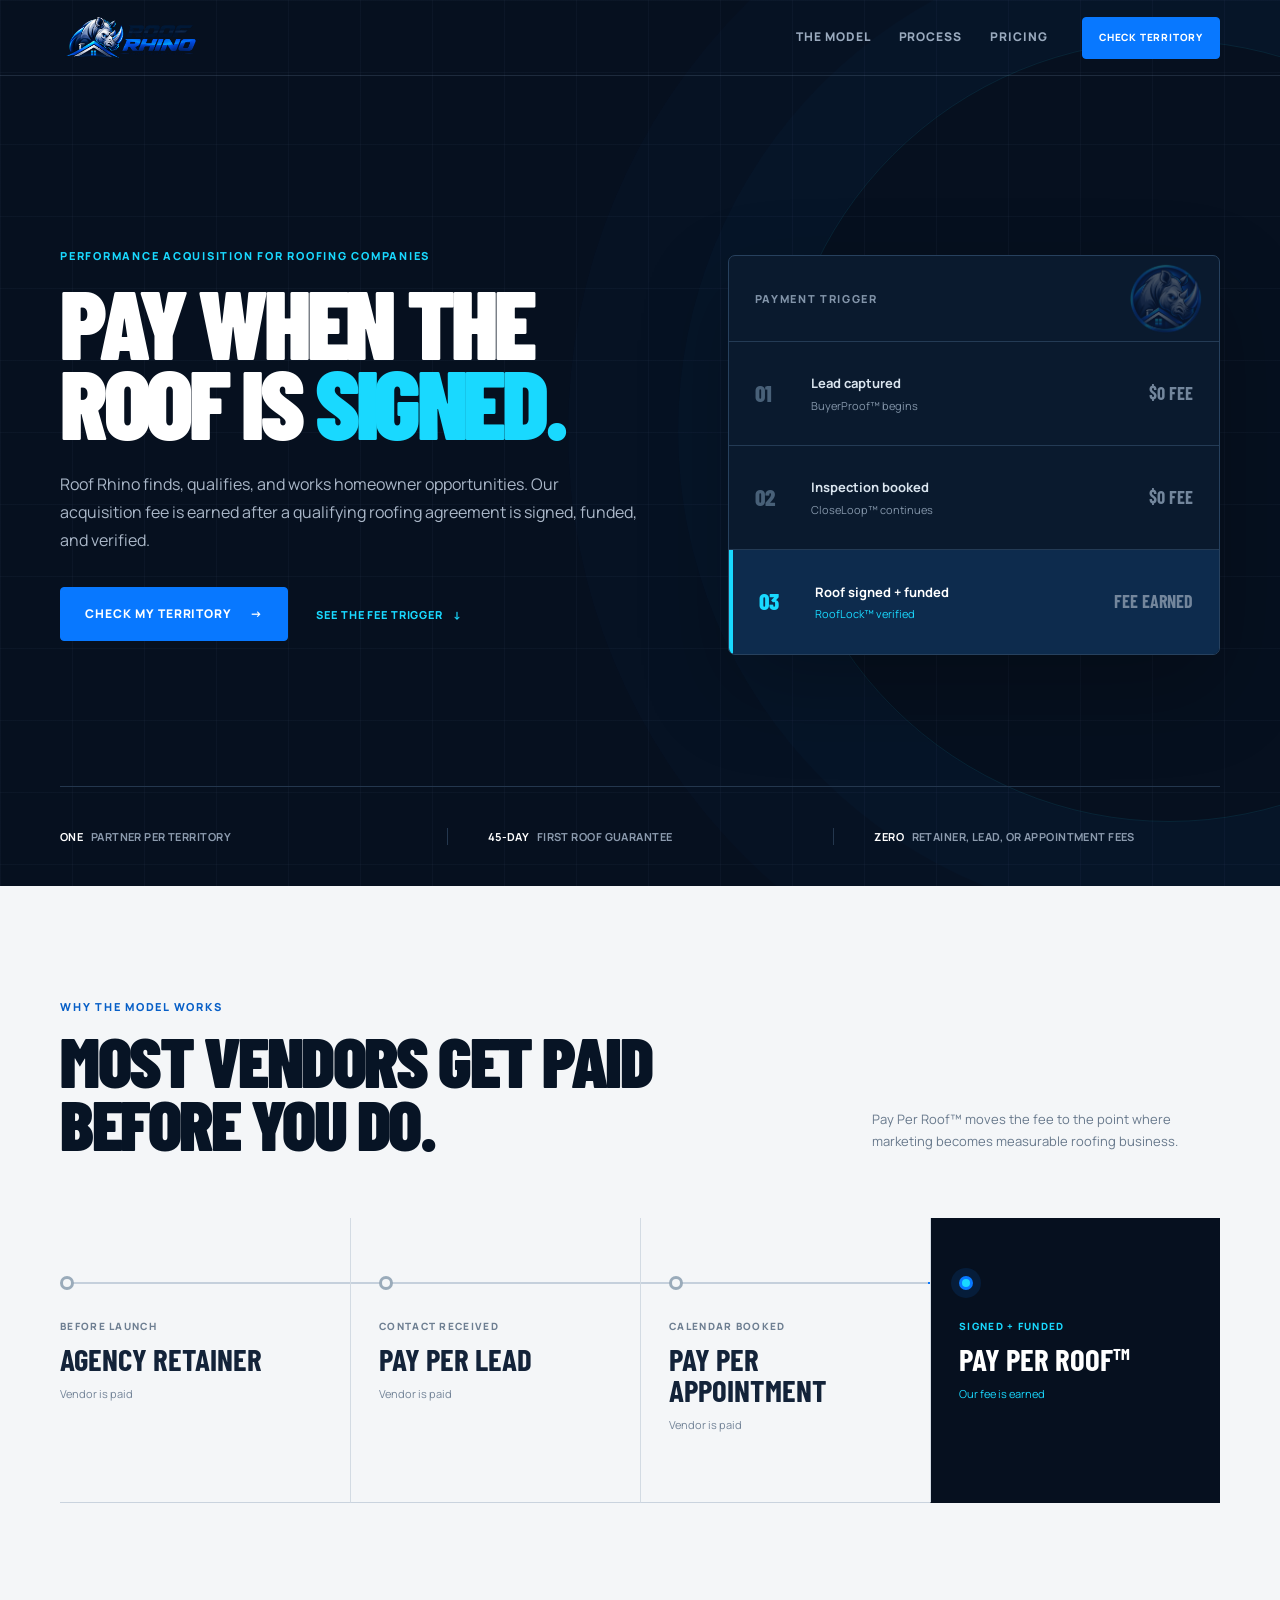
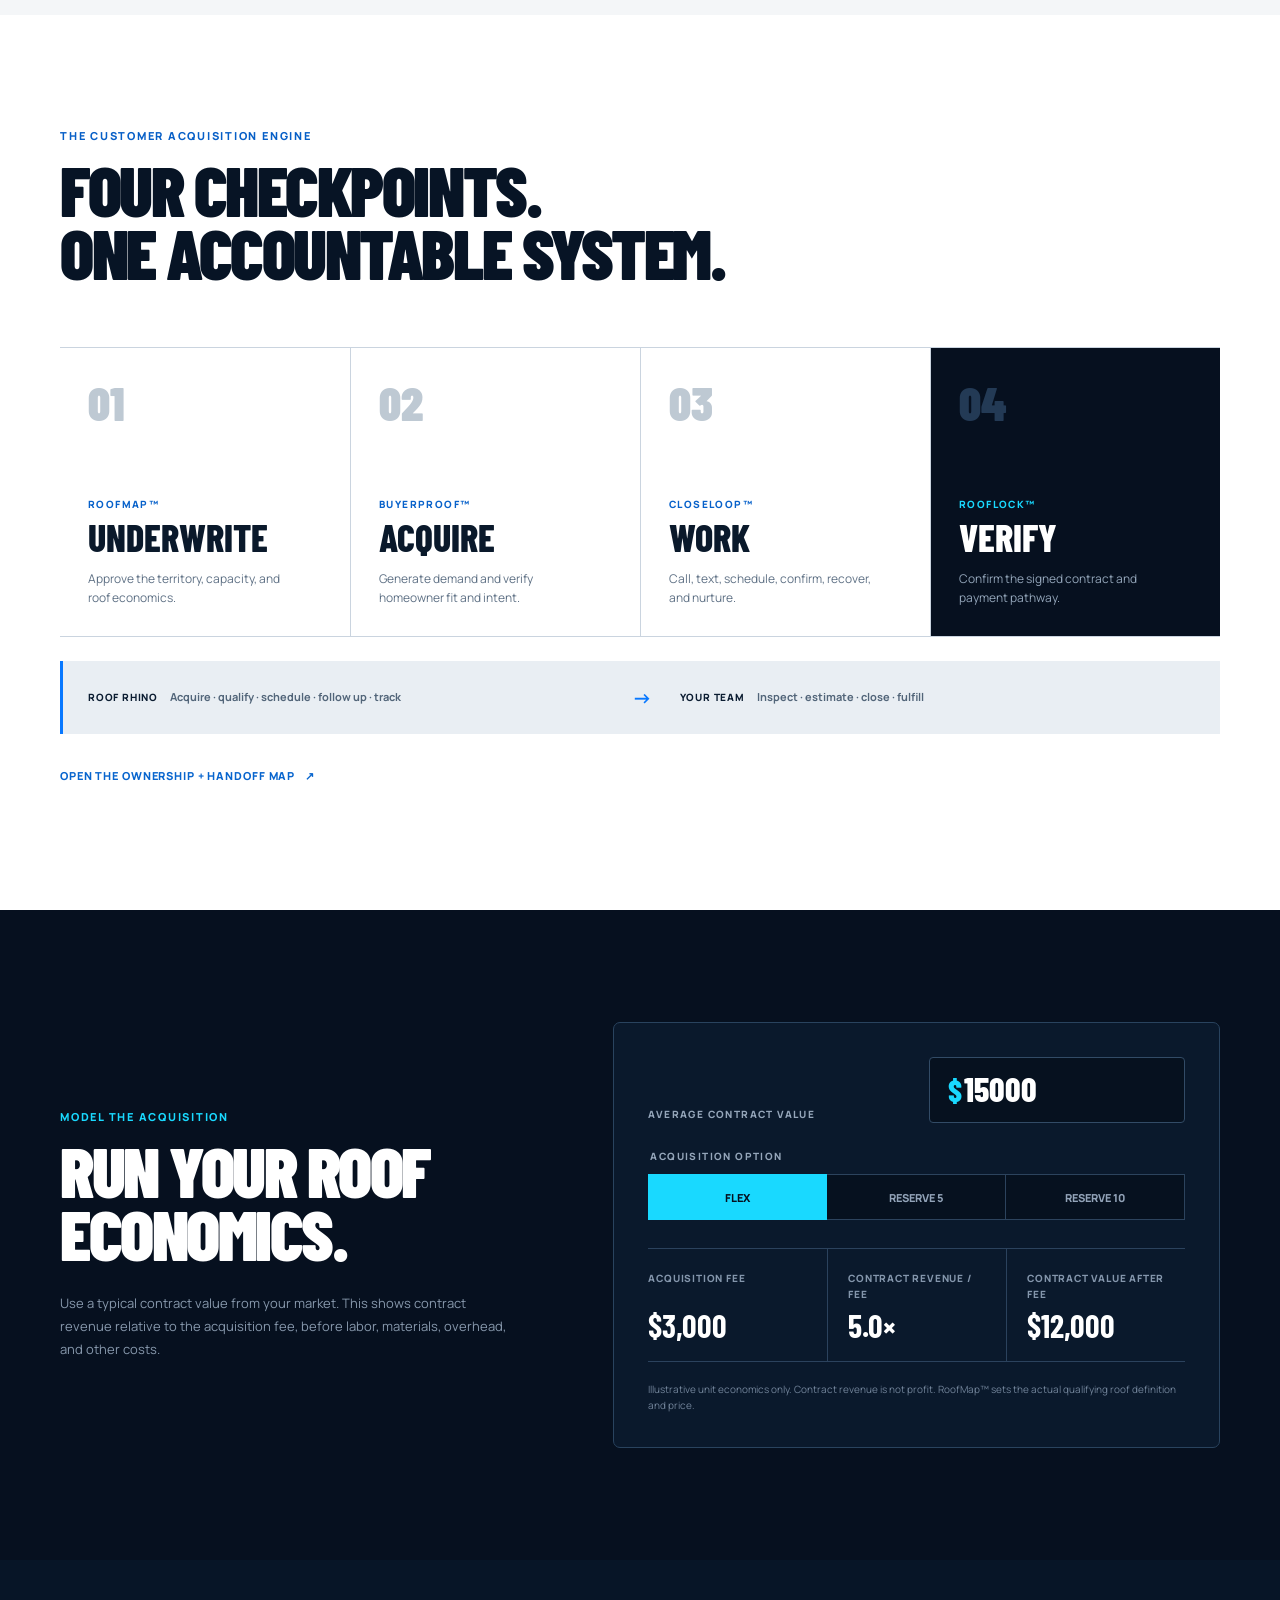
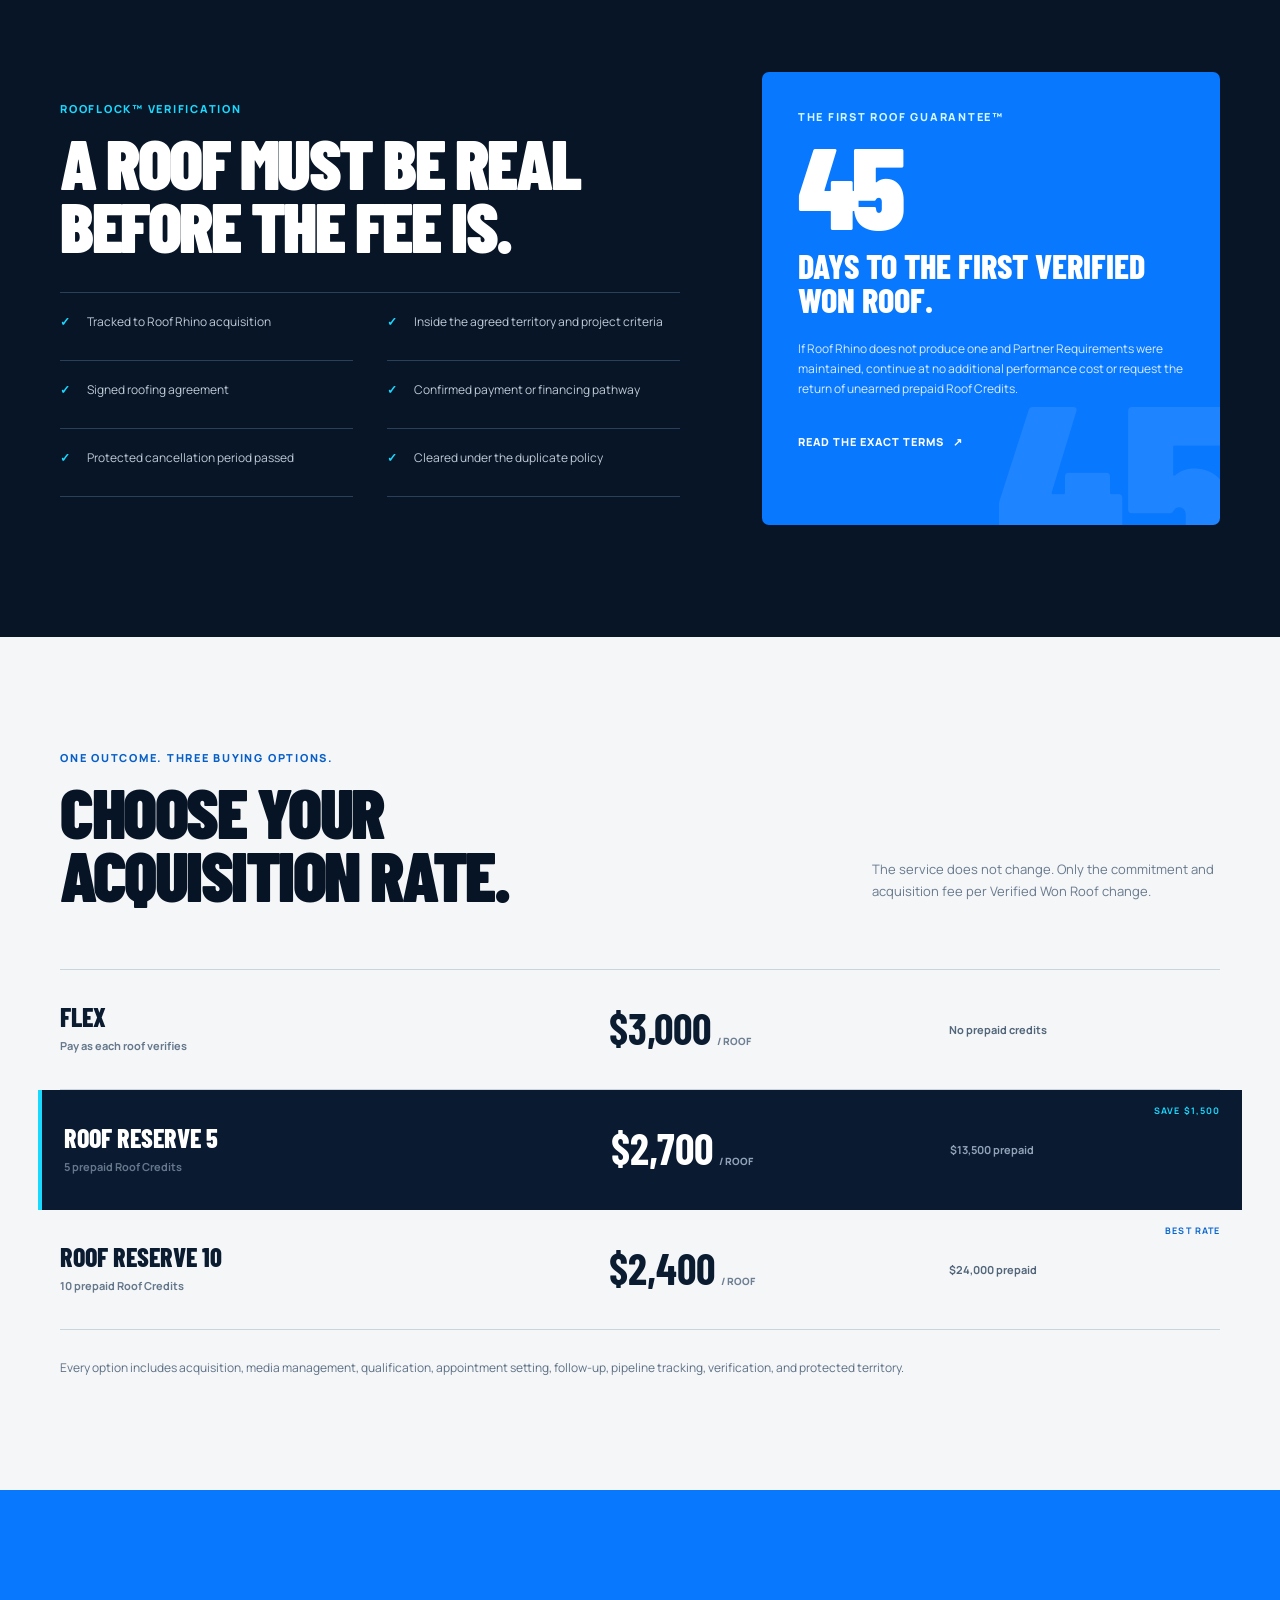
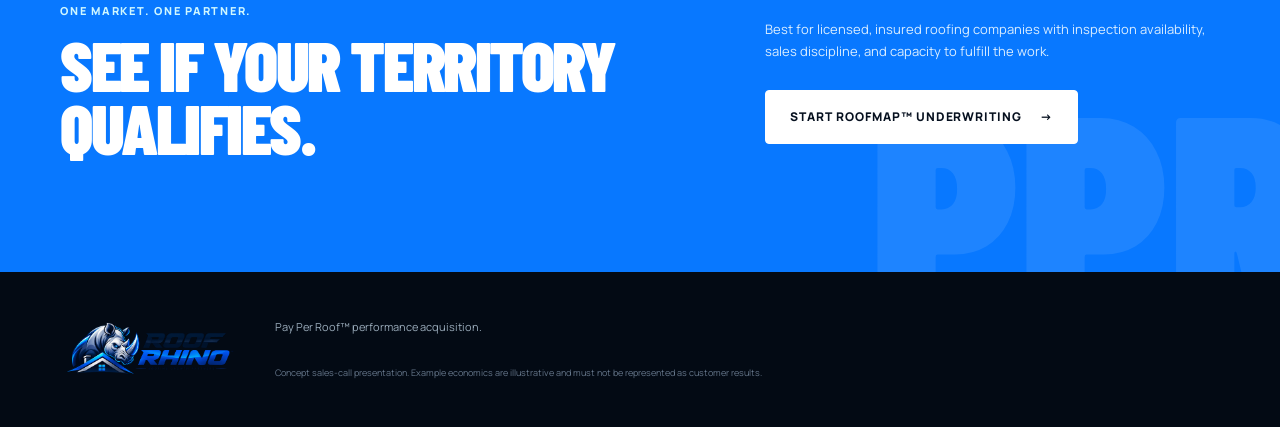
==== commit 544bc71d: "Rebuild Pay Per Roof operating map" ====
--- a/index.html
+++ b/index.html
@@ -151,7 +151,7 @@
             <p><span>YOUR TEAM</span> Inspect · estimate · close · fulfill</p>
           </div>
 
-          <button class="text-link text-link--dark" type="button" data-open-map>Open the complete operating map <span aria-hidden="true">↗</span></button>
+          <button class="text-link text-link--dark" type="button" data-open-map>Open the ownership + handoff map <span aria-hidden="true">↗</span></button>
         </div>
       </section>
 
@@ -302,14 +302,14 @@
 
     <dialog class="map-dialog" id="map-dialog" aria-labelledby="map-title">
       <div class="map-dialog__bar">
-        <div><p>INTERNAL + CLIENT-FACING ENGINE</p><h2 id="map-title">Pay Per Roof™ Operating Map</h2></div>
+        <div><p>OWNERSHIP • HANDOFFS • STAGE GATES</p><h2 id="map-title">Pay Per Roof™ Operating System</h2></div>
         <div>
-          <a href="artifacts/diagrams/pay-per-roof-engine.svg" download>SVG</a>
-          <a href="artifacts/diagrams/pay-per-roof-engine.png" download>PNG</a>
+          <a href="artifacts/diagrams/pay-per-roof-engine.svg" target="_blank" rel="noopener">Open full size</a>
+          <a href="artifacts/diagrams/pay-per-roof-engine.png" download>Download PNG</a>
           <button type="button" data-close-map aria-label="Close operating map">×</button>
         </div>
       </div>
-      <div class="map-dialog__scroll"><img src="artifacts/diagrams/pay-per-roof-engine.svg" alt="Pay Per Roof operating flow from market underwriting through verified won roof"></div>
+      <div class="map-dialog__scroll"><img src="artifacts/diagrams/pay-per-roof-engine.svg" alt="Pay Per Roof operating system showing Roof Rhino ownership, roofing partner ownership, stage gates, exception routes, and the verified won roof fee trigger"></div>
     </dialog>
 
     <script src="script.js"></script>
--- a/styles.css
+++ b/styles.css
@@ -272,7 +272,7 @@
 .map-dialog__bar a { min-height: 40px; padding: 0 14px; display: inline-flex; align-items: center; border: 1px solid #304763; font-size: 8px; font-weight: 800; }
 .map-dialog__bar button { width: 40px; height: 40px; color: var(--white); background: #13233a; border: 1px solid #304763; cursor: pointer; font-size: 23px; }
 .map-dialog__scroll { height: calc(100% - 78px); overflow: auto; background: #f4f7fb; }
-.map-dialog__scroll img { width: 2600px; max-width: none; height: auto; }
+.map-dialog__scroll img { width: clamp(1100px, 82vw, 1320px); max-width: none; height: auto; margin: 0 auto; display: block; }
 
 @media (max-width: 980px) {
   .hero__grid { grid-template-columns: 1fr; gap: 52px; padding: 65px 0; }
@@ -352,9 +352,12 @@
   footer img { width: 158px; grid-row: auto; }
   .dialog { padding: 42px 20px 28px; }
   .dialog h2 { font-size: 42px; }
-  .map-dialog__bar { align-items: flex-start; }
+  .map-dialog__bar { min-height: 118px; align-items: flex-start; flex-direction: column; gap: 8px; }
+  .map-dialog__bar > div:last-child { width: 100%; justify-content: flex-end; }
   .map-dialog__bar a { display: none; }
+  .map-dialog__bar a:first-of-type { display: inline-flex; }
   .map-dialog__bar h2 { font-size: 22px; }
+  .map-dialog__scroll { height: calc(100% - 118px); }
 }
 
 @media (prefers-reduced-motion: reduce) {
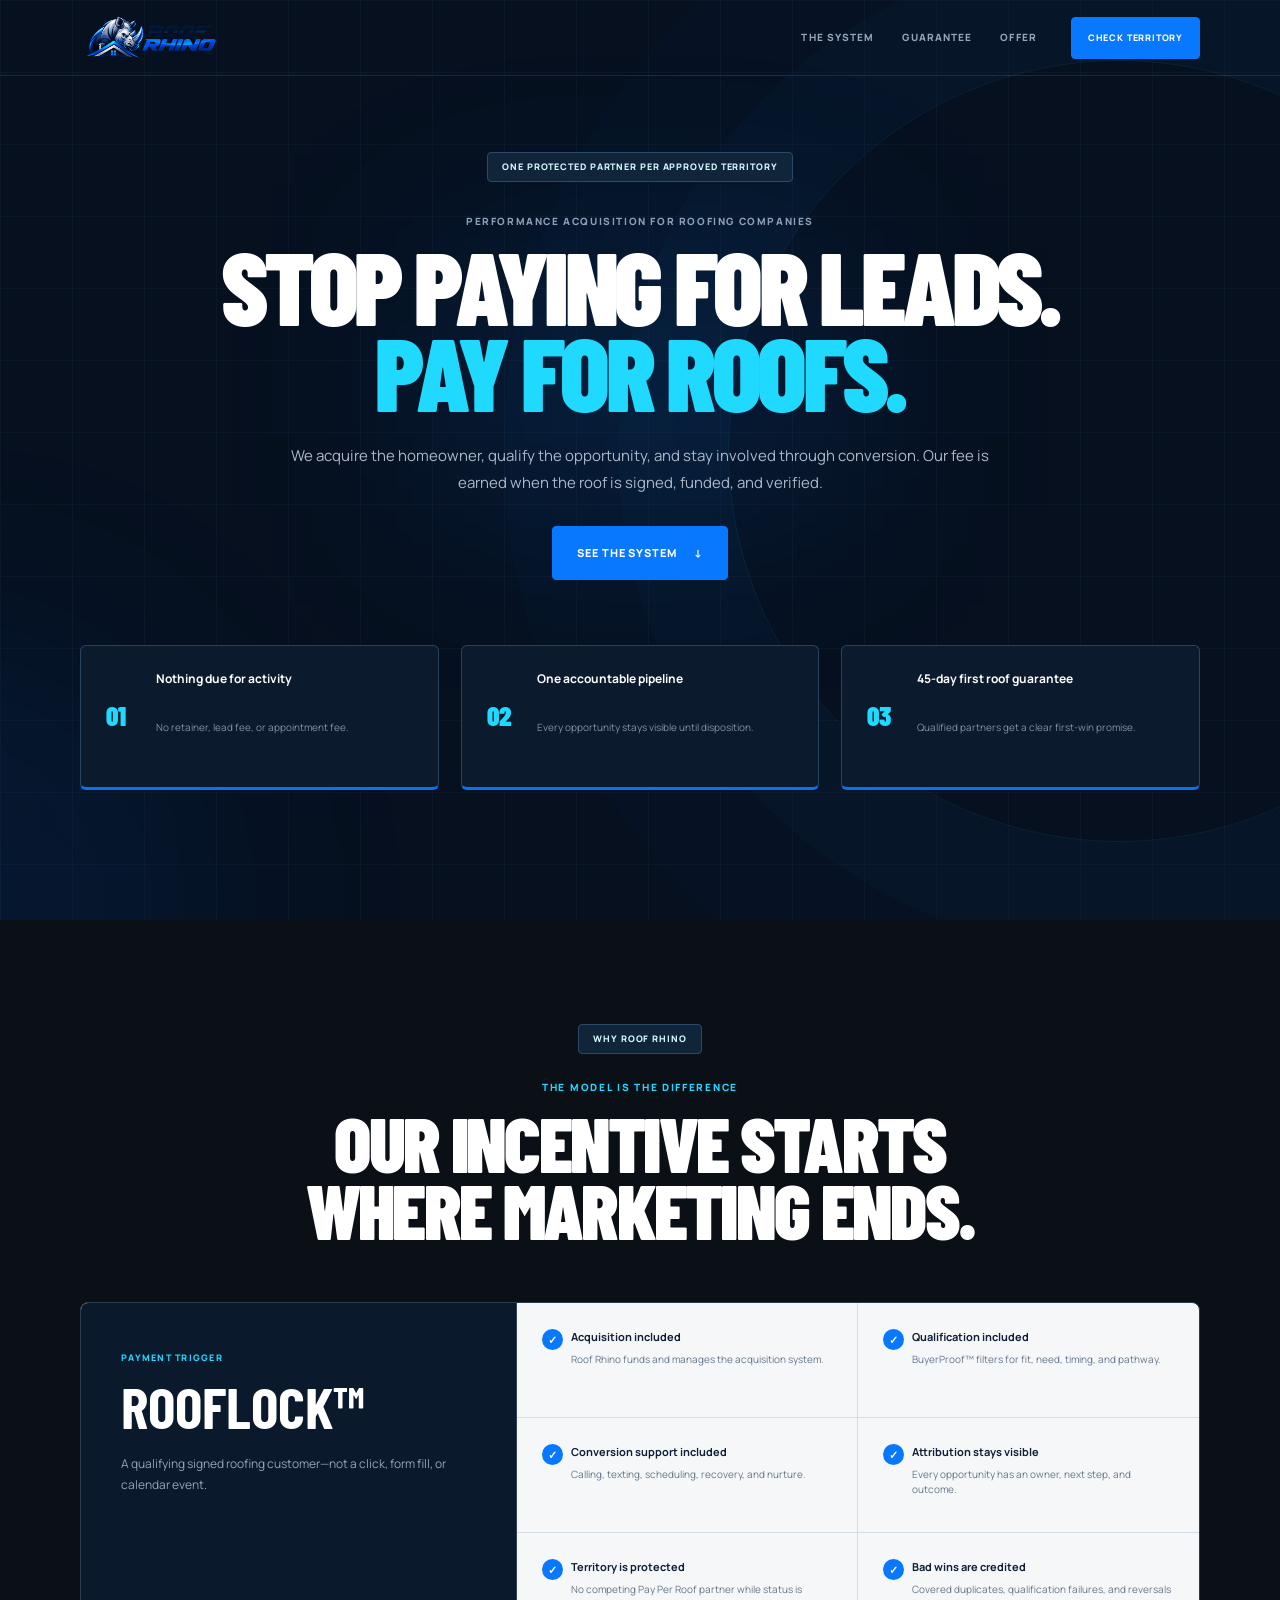
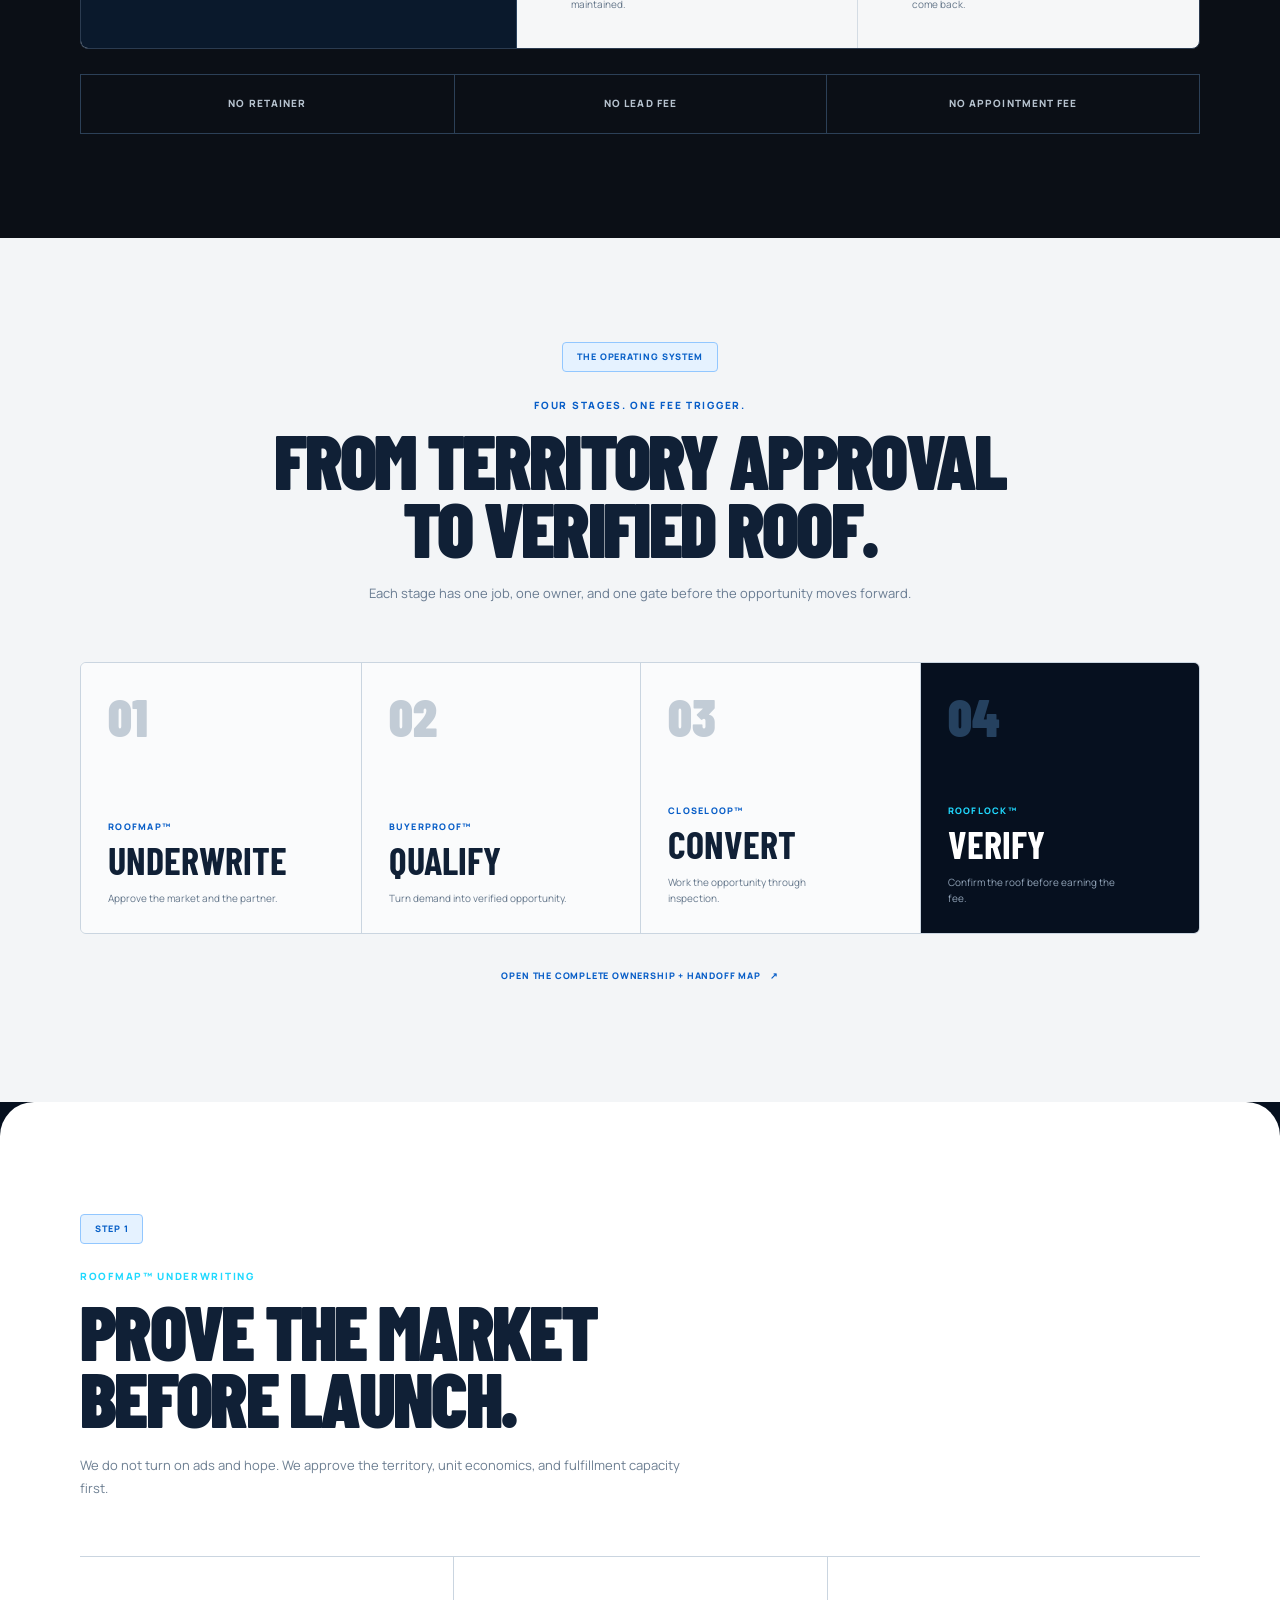
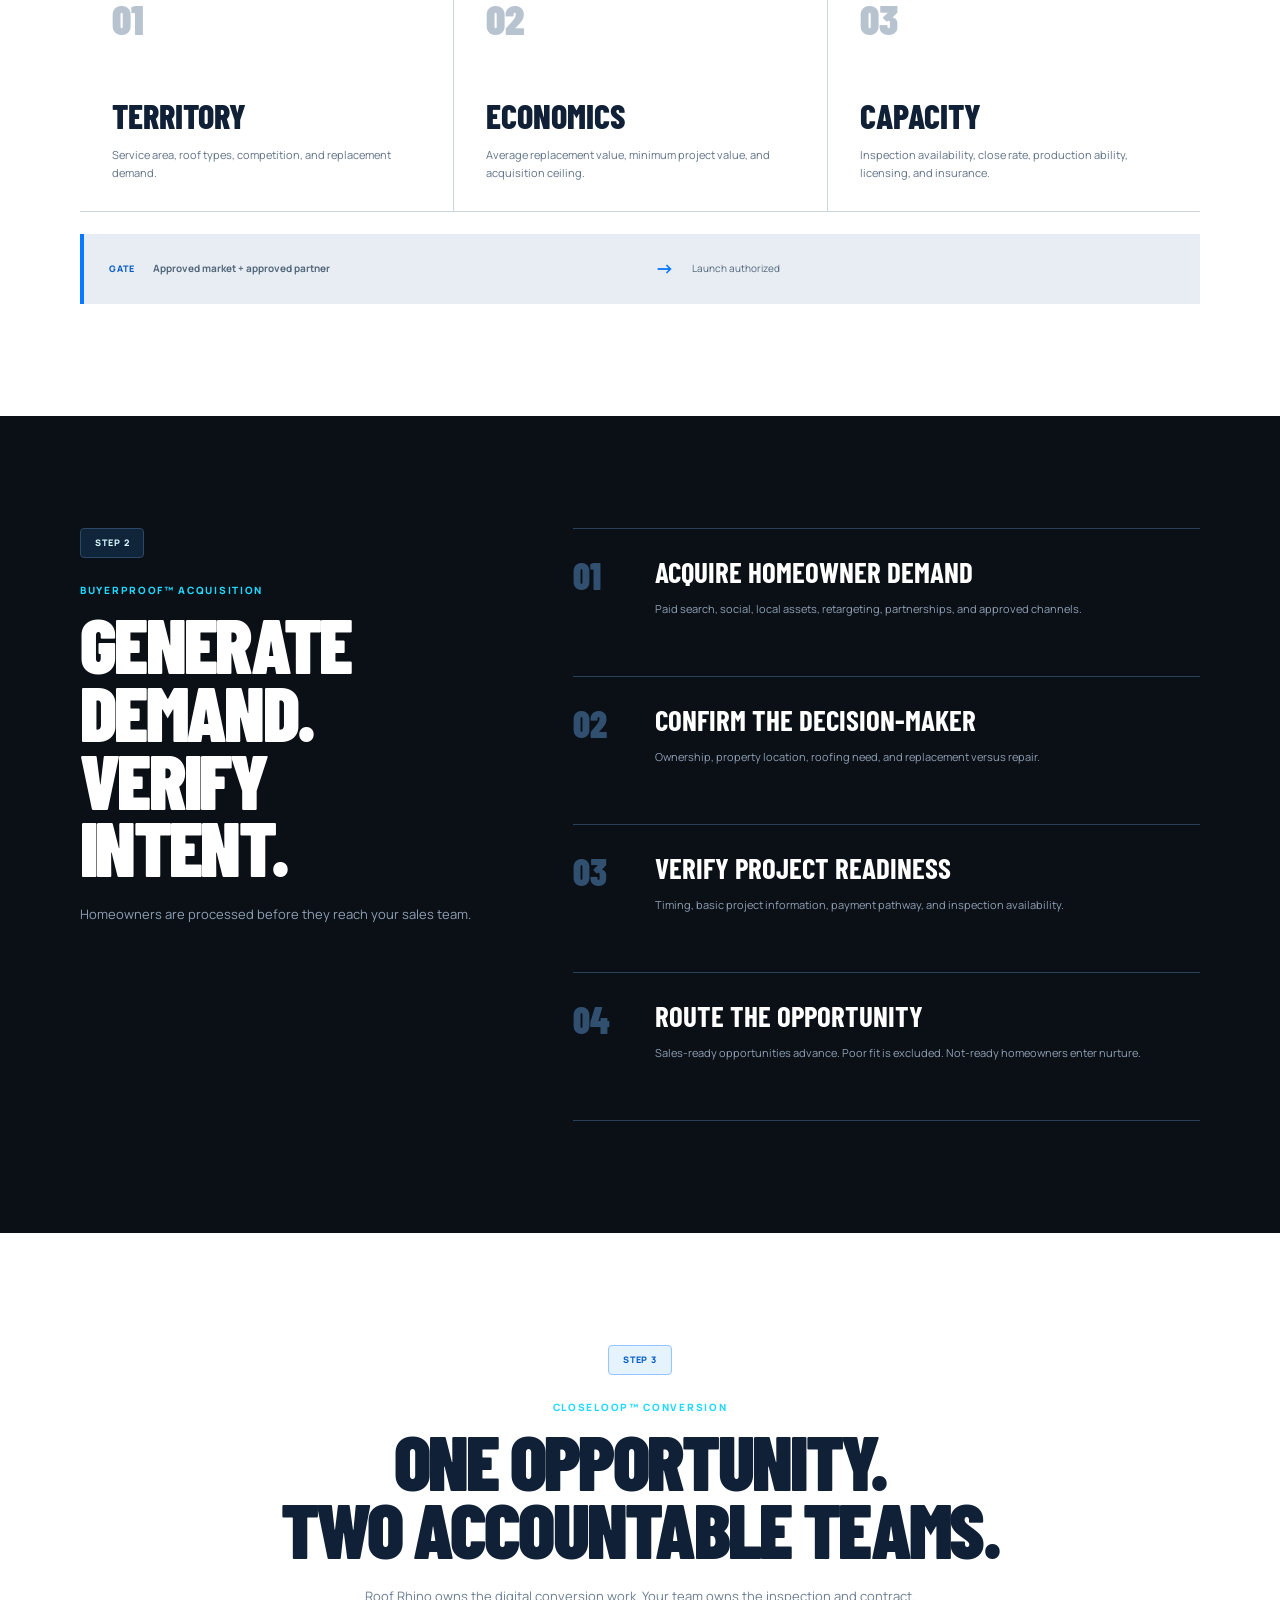
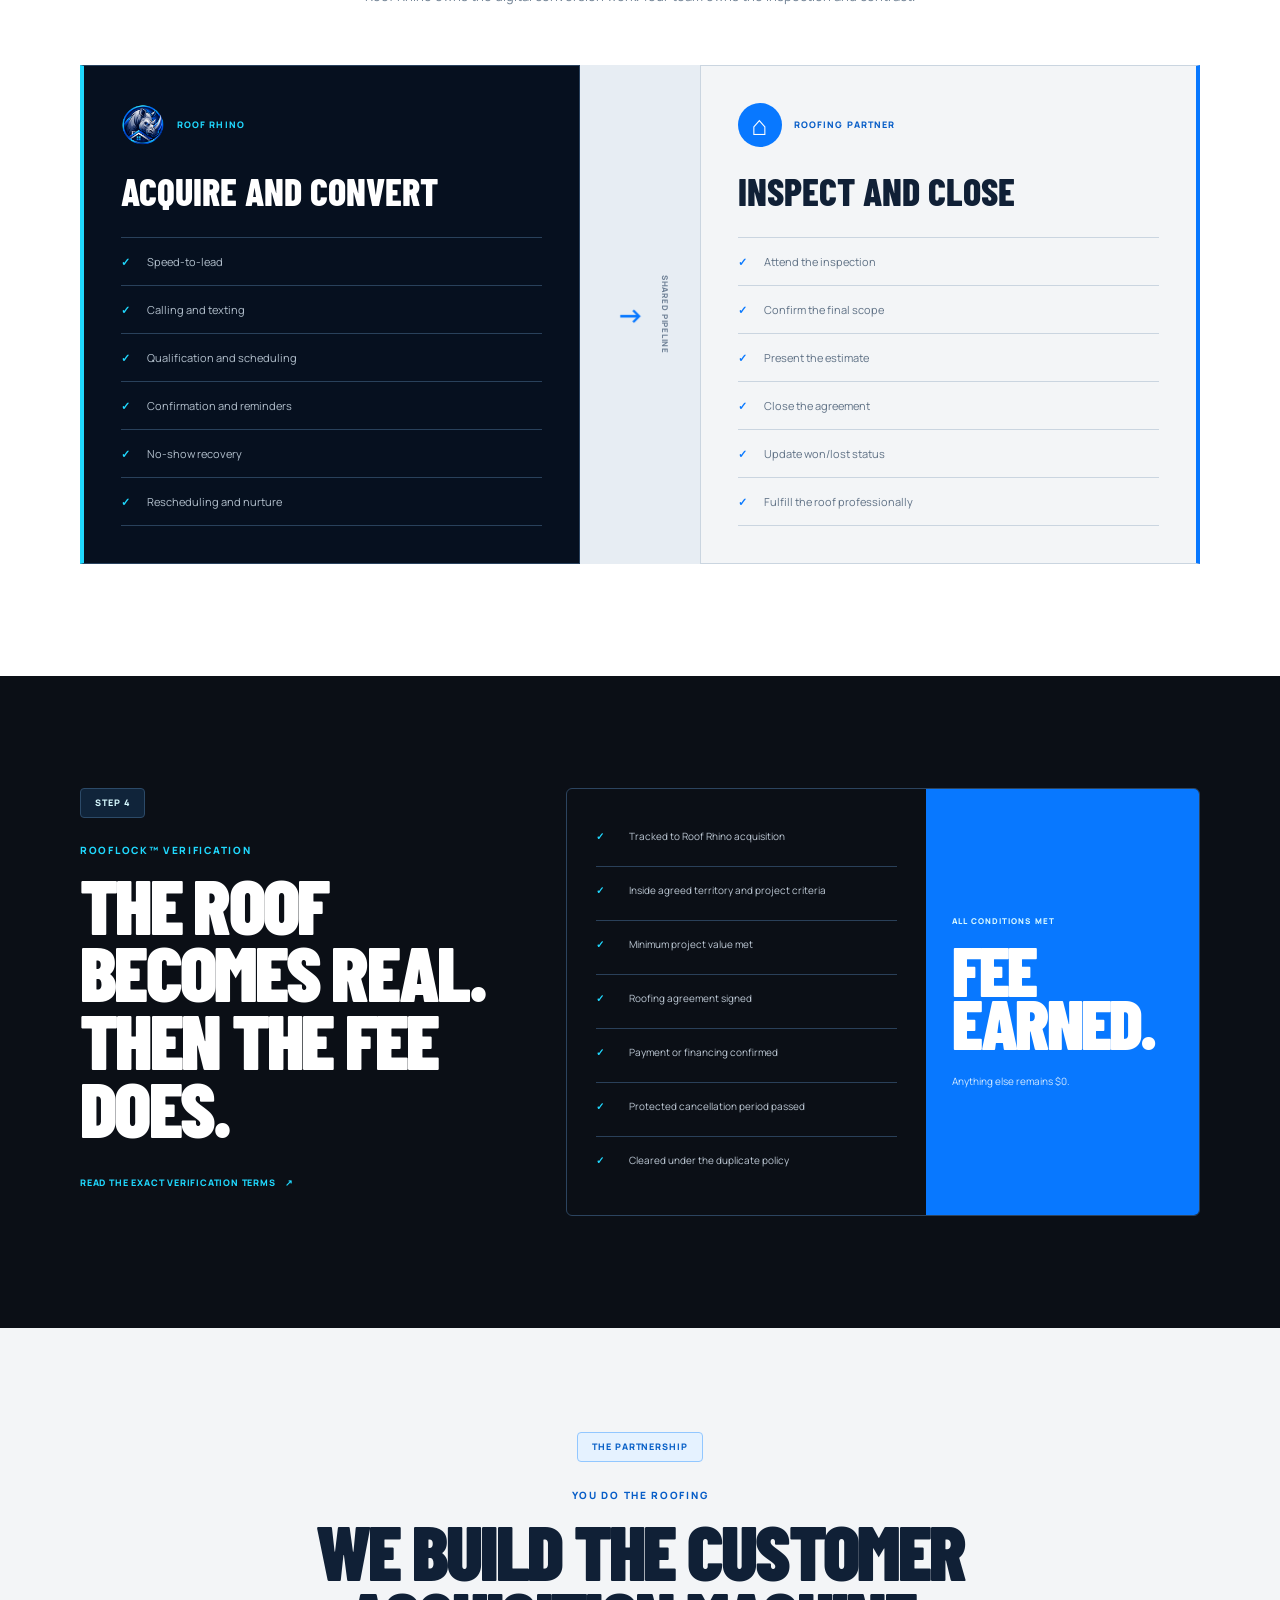
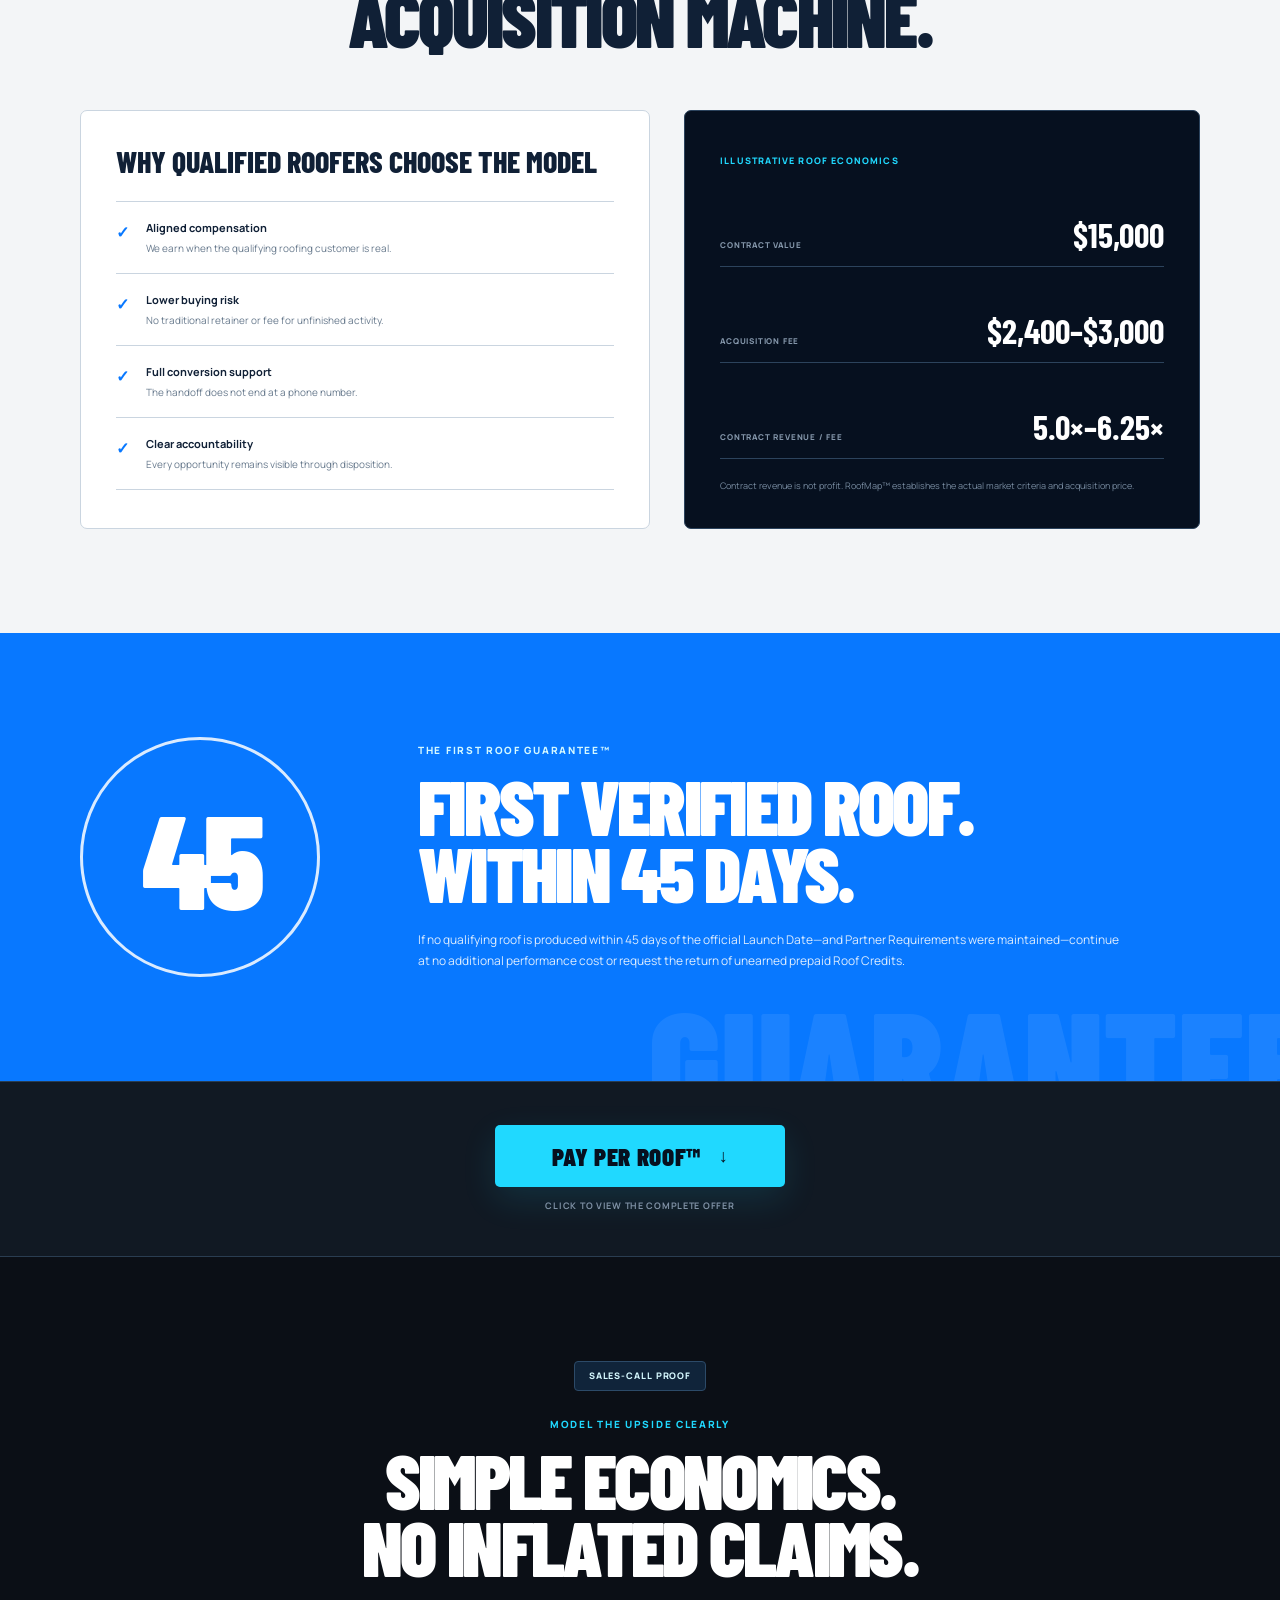
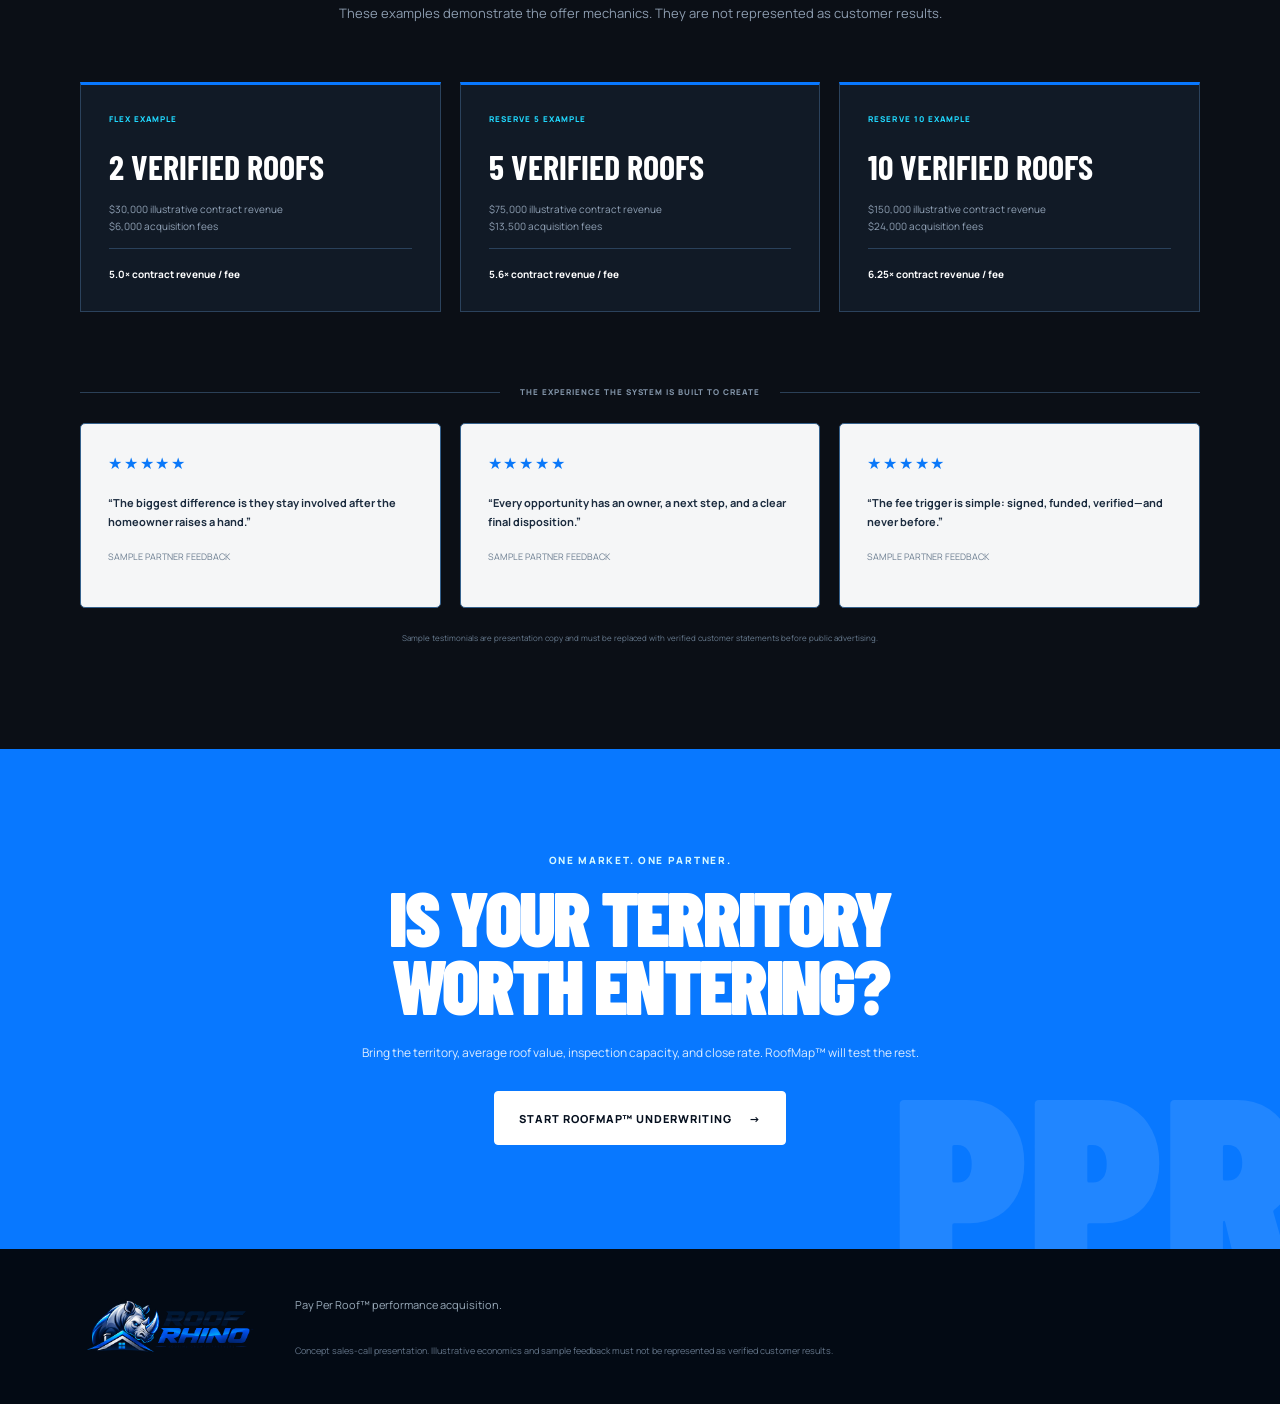
==== commit 84fd475f: "Rebuild Pay Per Roof sales presentation" ====
--- a/index.html
+++ b/index.html
@@ -3,7 +3,7 @@
   <head>
     <meta charset="UTF-8">
     <meta name="viewport" content="width=device-width, initial-scale=1.0">
-    <meta name="description" content="Pay Per Roof™ ties the acquisition fee to a qualifying signed roofing customer, not a click, lead, or appointment.">
+    <meta name="description" content="Roof Rhino acquires, qualifies, and works roofing opportunities. You pay our acquisition fee when a qualifying roof is signed, funded, and verified.">
     <meta name="robots" content="noindex, nofollow">
     <meta name="theme-color" content="#06101f">
     <title>Pay Per Roof™ | Roof Rhino</title>
@@ -19,242 +19,382 @@
         <img src="assets/roof-rhino-wordmark.png" alt="Roof Rhino — Roofing Growth Partners">
       </a>
       <nav aria-label="Primary navigation">
-        <a href="#model">The model</a>
-        <a href="#process">Process</a>
-        <a href="#pricing">Pricing</a>
+        <a href="#system">The system</a>
+        <a href="#guarantee">Guarantee</a>
+        <a href="#offer">Offer</a>
       </nav>
-      <button class="button button--header" type="button" data-open-underwriting>Check territory</button>
+      <button class="button button--small" type="button" data-open-underwriting>Check territory</button>
     </header>
 
     <main id="top">
       <section class="hero">
-        <div class="shell hero__grid">
-          <div class="hero__copy">
-            <p class="kicker">PERFORMANCE ACQUISITION FOR ROOFING COMPANIES</p>
-            <h1>Pay when the<br>roof is <em>signed.</em></h1>
-            <p class="hero__lead">Roof Rhino finds, qualifies, and works homeowner opportunities. Our acquisition fee is earned after a qualifying roofing agreement is signed, funded, and verified.</p>
-            <div class="hero__actions">
-              <button class="button" type="button" data-open-underwriting>Check my territory <span aria-hidden="true">→</span></button>
-              <a class="text-link" href="#model">See the fee trigger <span aria-hidden="true">↓</span></a>
+        <div class="hero__glow" aria-hidden="true"></div>
+        <div class="shell hero__content reveal">
+          <p class="pill">One protected partner per approved territory</p>
+          <p class="hero__eyebrow">PERFORMANCE ACQUISITION FOR ROOFING COMPANIES</p>
+          <h1>Stop paying for leads.<br><em>Pay for roofs.</em></h1>
+          <p class="hero__lead">We acquire the homeowner, qualify the opportunity, and stay involved through conversion. Our fee is earned when the roof is signed, funded, and verified.</p>
+          <a class="button hero__button" href="#system">See the system <span aria-hidden="true">↓</span></a>
+
+          <div class="proof-grid" role="group" aria-label="Pay Per Roof highlights">
+            <article>
+              <span>01</span>
+              <strong>Nothing due for activity</strong>
+              <small>No retainer, lead fee, or appointment fee.</small>
+            </article>
+            <article>
+              <span>02</span>
+              <strong>One accountable pipeline</strong>
+              <small>Every opportunity stays visible until disposition.</small>
+            </article>
+            <article>
+              <span>03</span>
+              <strong>45-day first roof guarantee</strong>
+              <small>Qualified partners get a clear first-win promise.</small>
+            </article>
+          </div>
+        </div>
+      </section>
+
+      <section class="perks section section--midnight">
+        <div class="shell">
+          <div class="section-tag">WHY ROOF RHINO</div>
+          <div class="section-heading section-heading--center">
+            <p class="kicker">THE MODEL IS THE DIFFERENCE</p>
+            <h2>Our incentive starts<br>where marketing ends.</h2>
+          </div>
+
+          <div class="reason-panel">
+            <div class="reason-panel__intro">
+              <span>PAYMENT TRIGGER</span>
+              <strong>RoofLock™</strong>
+              <p>A qualifying signed roofing customer—not a click, form fill, or calendar event.</p>
             </div>
-          </div>
-
-          <aside class="trigger" aria-label="Pay Per Roof fee trigger">
-            <div class="trigger__top">
-              <span>PAYMENT TRIGGER</span>
-              <img src="assets/roof-rhino-emblem.png" alt="" aria-hidden="true">
-            </div>
-            <ol>
-              <li>
-                <span class="trigger__number">01</span>
-                <div><strong>Lead captured</strong><small>BuyerProof™ begins</small></div>
-                <b>$0 FEE</b>
-              </li>
-              <li>
-                <span class="trigger__number">02</span>
-                <div><strong>Inspection booked</strong><small>CloseLoop™ continues</small></div>
-                <b>$0 FEE</b>
-              </li>
-              <li class="trigger__won">
-                <span class="trigger__number">03</span>
-                <div><strong>Roof signed + funded</strong><small>RoofLock™ verified</small></div>
-                <b>FEE EARNED</b>
-              </li>
-            </ol>
-          </aside>
-        </div>
-
-        <div class="shell trust-strip" role="group" aria-label="Offer highlights">
-          <p><strong>ONE</strong> partner per territory</p>
-          <p><strong>45-DAY</strong> first roof guarantee</p>
-          <p><strong>ZERO</strong> retainer, lead, or appointment fees</p>
-        </div>
-      </section>
-
-      <section class="model section" id="model">
-        <div class="shell">
-          <div class="section-heading section-heading--split">
-            <div>
-              <p class="kicker">WHY THE MODEL WORKS</p>
-              <h2>Most vendors get paid<br>before you do.</h2>
-            </div>
-            <p>Pay Per Roof™ moves the fee to the point where marketing becomes measurable roofing business.</p>
-          </div>
-
-          <div class="payline" role="group" aria-label="Comparison of marketing fee triggers">
-            <div class="payline__track" aria-hidden="true"><span></span></div>
-            <div class="payline__stage">
-              <span class="payline__dot"></span>
-              <p>BEFORE LAUNCH</p>
-              <strong>Agency retainer</strong>
-              <small>Vendor is paid</small>
-            </div>
-            <div class="payline__stage">
-              <span class="payline__dot"></span>
-              <p>CONTACT RECEIVED</p>
-              <strong>Pay per lead</strong>
-              <small>Vendor is paid</small>
-            </div>
-            <div class="payline__stage">
-              <span class="payline__dot"></span>
-              <p>CALENDAR BOOKED</p>
-              <strong>Pay per appointment</strong>
-              <small>Vendor is paid</small>
-            </div>
-            <div class="payline__stage payline__stage--active">
-              <span class="payline__dot"></span>
-              <p>SIGNED + FUNDED</p>
-              <strong>Pay Per Roof™</strong>
-              <small>Our fee is earned</small>
-            </div>
-          </div>
-        </div>
-      </section>
-
-      <section class="process section" id="process">
-        <div class="shell">
-          <div class="section-heading">
-            <p class="kicker">THE CUSTOMER ACQUISITION ENGINE</p>
-            <h2>Four checkpoints.<br>One accountable system.</h2>
-          </div>
-
-          <ol class="steps">
+            <ul>
+              <li><b>Acquisition included</b><span>Roof Rhino funds and manages the acquisition system.</span></li>
+              <li><b>Qualification included</b><span>BuyerProof™ filters for fit, need, timing, and pathway.</span></li>
+              <li><b>Conversion support included</b><span>Calling, texting, scheduling, recovery, and nurture.</span></li>
+              <li><b>Attribution stays visible</b><span>Every opportunity has an owner, next step, and outcome.</span></li>
+              <li><b>Territory is protected</b><span>No competing Pay Per Roof partner while status is maintained.</span></li>
+              <li><b>Bad wins are credited</b><span>Covered duplicates, qualification failures, and reversals come back.</span></li>
+            </ul>
+          </div>
+
+          <div class="no-fee-strip" role="group" aria-label="Fees not charged">
+            <span>NO RETAINER</span>
+            <span>NO LEAD FEE</span>
+            <span>NO APPOINTMENT FEE</span>
+          </div>
+        </div>
+      </section>
+
+      <section class="system-intro section" id="system">
+        <div class="shell">
+          <div class="section-tag section-tag--blue">THE OPERATING SYSTEM</div>
+          <div class="section-heading section-heading--center section-heading--dark">
+            <p class="kicker">FOUR STAGES. ONE FEE TRIGGER.</p>
+            <h2>From territory approval<br>to verified roof.</h2>
+            <p>Each stage has one job, one owner, and one gate before the opportunity moves forward.</p>
+          </div>
+
+          <ol class="framework-grid">
             <li>
               <span>01</span>
               <p>ROOFMAP™</p>
-              <h3>Underwrite</h3>
-              <small>Approve the territory, capacity, and roof economics.</small>
+              <strong>Underwrite</strong>
+              <small>Approve the market and the partner.</small>
             </li>
             <li>
               <span>02</span>
               <p>BUYERPROOF™</p>
-              <h3>Acquire</h3>
-              <small>Generate demand and verify homeowner fit and intent.</small>
+              <strong>Qualify</strong>
+              <small>Turn demand into verified opportunity.</small>
             </li>
             <li>
               <span>03</span>
               <p>CLOSELOOP™</p>
-              <h3>Work</h3>
-              <small>Call, text, schedule, confirm, recover, and nurture.</small>
+              <strong>Convert</strong>
+              <small>Work the opportunity through inspection.</small>
             </li>
-            <li class="steps__active">
+            <li class="framework-grid__active">
               <span>04</span>
               <p>ROOFLOCK™</p>
-              <h3>Verify</h3>
-              <small>Confirm the signed contract and payment pathway.</small>
+              <strong>Verify</strong>
+              <small>Confirm the roof before earning the fee.</small>
             </li>
           </ol>
 
-          <div class="ownership">
-            <p><span>ROOF RHINO</span> Acquire · qualify · schedule · follow up · track</p>
-            <b aria-hidden="true">→</b>
-            <p><span>YOUR TEAM</span> Inspect · estimate · close · fulfill</p>
-          </div>
-
-          <button class="text-link text-link--dark" type="button" data-open-map>Open the ownership + handoff map <span aria-hidden="true">↗</span></button>
-        </div>
-      </section>
-
-      <section class="economics section" id="economics">
-        <div class="shell economics__grid">
-          <div class="economics__copy">
-            <p class="kicker">MODEL THE ACQUISITION</p>
-            <h2>Run your roof<br>economics.</h2>
-            <p>Use a typical contract value from your market. This shows contract revenue relative to the acquisition fee, before labor, materials, overhead, and other costs.</p>
-          </div>
-
-          <div class="calculator" role="group" aria-label="Illustrative roof acquisition calculator">
-            <div class="calculator__input">
-              <label for="contract-value">AVERAGE CONTRACT VALUE</label>
-              <div><span>$</span><input id="contract-value" type="number" min="5000" max="100000" step="500" value="15000" inputmode="numeric"></div>
-            </div>
-            <fieldset>
-              <legend>ACQUISITION OPTION</legend>
-              <div class="plan-toggle">
-                <button type="button" data-fee="3000" class="is-selected">Flex</button>
-                <button type="button" data-fee="2700">Reserve 5</button>
-                <button type="button" data-fee="2400">Reserve 10</button>
-              </div>
-            </fieldset>
-            <div class="calculator__results" aria-live="polite">
-              <div><span>ACQUISITION FEE</span><strong id="fee-output">$3,000</strong></div>
-              <div><span>CONTRACT REVENUE / FEE</span><strong id="multiple-output">5.0×</strong></div>
-              <div><span>CONTRACT VALUE AFTER FEE</span><strong id="remainder-output">$12,000</strong></div>
-            </div>
-            <small>Illustrative unit economics only. Contract revenue is not profit. RoofMap™ sets the actual qualifying roof definition and price.</small>
-          </div>
-        </div>
-      </section>
-
-      <section class="assurance section">
-        <div class="shell assurance__grid">
-          <article class="assurance__verification">
+          <button class="text-button" type="button" data-open-map>Open the complete ownership + handoff map <span aria-hidden="true">↗</span></button>
+        </div>
+      </section>
+
+      <section class="stage stage--light stage--rounded">
+        <div class="shell">
+          <div class="stage-heading">
+            <div class="section-tag section-tag--blue">STEP 1</div>
+            <p class="kicker">ROOFMAP™ UNDERWRITING</p>
+            <h2>Prove the market<br>before launch.</h2>
+            <p>We do not turn on ads and hope. We approve the territory, unit economics, and fulfillment capacity first.</p>
+          </div>
+
+          <div class="detail-grid detail-grid--three">
+            <article>
+              <span class="detail-grid__number">01</span>
+              <h3>Territory</h3>
+              <p>Service area, roof types, competition, and replacement demand.</p>
+            </article>
+            <article>
+              <span class="detail-grid__number">02</span>
+              <h3>Economics</h3>
+              <p>Average replacement value, minimum project value, and acquisition ceiling.</p>
+            </article>
+            <article>
+              <span class="detail-grid__number">03</span>
+              <h3>Capacity</h3>
+              <p>Inspection availability, close rate, production ability, licensing, and insurance.</p>
+            </article>
+          </div>
+
+          <div class="stage-gate"><span>GATE</span><strong>Approved market + approved partner</strong><b aria-hidden="true">→</b><em>Launch authorized</em></div>
+        </div>
+      </section>
+
+      <section class="stage stage--dark">
+        <div class="shell stage-split">
+          <div class="stage-heading stage-heading--sticky">
+            <div class="section-tag">STEP 2</div>
+            <p class="kicker">BUYERPROOF™ ACQUISITION</p>
+            <h2>Generate demand.<br>Verify intent.</h2>
+            <p>Homeowners are processed before they reach your sales team.</p>
+          </div>
+
+          <ol class="process-list">
+            <li><span>01</span><div><strong>Acquire homeowner demand</strong><p>Paid search, social, local assets, retargeting, partnerships, and approved channels.</p></div></li>
+            <li><span>02</span><div><strong>Confirm the decision-maker</strong><p>Ownership, property location, roofing need, and replacement versus repair.</p></div></li>
+            <li><span>03</span><div><strong>Verify project readiness</strong><p>Timing, basic project information, payment pathway, and inspection availability.</p></div></li>
+            <li><span>04</span><div><strong>Route the opportunity</strong><p>Sales-ready opportunities advance. Poor fit is excluded. Not-ready homeowners enter nurture.</p></div></li>
+          </ol>
+        </div>
+      </section>
+
+      <section class="stage stage--light">
+        <div class="shell">
+          <div class="stage-heading stage-heading--center">
+            <div class="section-tag section-tag--blue">STEP 3</div>
+            <p class="kicker">CLOSELOOP™ CONVERSION</p>
+            <h2>One opportunity.<br>Two accountable teams.</h2>
+            <p>Roof Rhino owns the digital conversion work. Your team owns the inspection and contract.</p>
+          </div>
+
+          <div class="ownership-grid">
+            <article>
+              <div class="ownership-grid__label"><img src="assets/roof-rhino-emblem.png" alt=""><span>ROOF RHINO</span></div>
+              <h3>Acquire and convert</h3>
+              <ul>
+                <li>Speed-to-lead</li>
+                <li>Calling and texting</li>
+                <li>Qualification and scheduling</li>
+                <li>Confirmation and reminders</li>
+                <li>No-show recovery</li>
+                <li>Rescheduling and nurture</li>
+              </ul>
+            </article>
+            <div class="ownership-grid__handoff" aria-hidden="true"><span>SHARED PIPELINE</span><b>→</b></div>
+            <article>
+              <div class="ownership-grid__label"><span class="roof-icon">⌂</span><span>ROOFING PARTNER</span></div>
+              <h3>Inspect and close</h3>
+              <ul>
+                <li>Attend the inspection</li>
+                <li>Confirm the final scope</li>
+                <li>Present the estimate</li>
+                <li>Close the agreement</li>
+                <li>Update won/lost status</li>
+                <li>Fulfill the roof professionally</li>
+              </ul>
+            </article>
+          </div>
+        </div>
+      </section>
+
+      <section class="stage stage--dark rooflock-stage">
+        <div class="shell rooflock-grid">
+          <div class="stage-heading">
+            <div class="section-tag">STEP 4</div>
             <p class="kicker">ROOFLOCK™ VERIFICATION</p>
-            <h2>A roof must be real<br>before the fee is.</h2>
-            <ul>
+            <h2>The roof becomes real.<br>Then the fee does.</h2>
+            <button class="text-button text-button--light" type="button" data-open-terms>Read the exact verification terms <span aria-hidden="true">↗</span></button>
+          </div>
+
+          <div class="verification-panel">
+            <ol>
               <li>Tracked to Roof Rhino acquisition</li>
-              <li>Inside the agreed territory and project criteria</li>
-              <li>Signed roofing agreement</li>
-              <li>Confirmed payment or financing pathway</li>
+              <li>Inside agreed territory and project criteria</li>
+              <li>Minimum project value met</li>
+              <li>Roofing agreement signed</li>
+              <li>Payment or financing confirmed</li>
               <li>Protected cancellation period passed</li>
               <li>Cleared under the duplicate policy</li>
-            </ul>
-          </article>
-
-          <article class="guarantee-card">
+            </ol>
+            <div class="fee-trigger">
+              <span>ALL CONDITIONS MET</span>
+              <strong>FEE<br>EARNED.</strong>
+              <small>Anything else remains $0.</small>
+            </div>
+          </div>
+        </div>
+      </section>
+
+      <section class="results section">
+        <div class="shell">
+          <div class="section-tag section-tag--blue">THE PARTNERSHIP</div>
+          <div class="section-heading section-heading--center section-heading--dark">
+            <p class="kicker">YOU DO THE ROOFING</p>
+            <h2>We build the customer<br>acquisition machine.</h2>
+          </div>
+
+          <div class="results-grid">
+            <div class="results-list">
+              <h3>Why qualified roofers choose the model</h3>
+              <ul>
+                <li><strong>Aligned compensation</strong><span>We earn when the qualifying roofing customer is real.</span></li>
+                <li><strong>Lower buying risk</strong><span>No traditional retainer or fee for unfinished activity.</span></li>
+                <li><strong>Full conversion support</strong><span>The handoff does not end at a phone number.</span></li>
+                <li><strong>Clear accountability</strong><span>Every opportunity remains visible through disposition.</span></li>
+              </ul>
+            </div>
+            <div class="economics-card">
+              <span>ILLUSTRATIVE ROOF ECONOMICS</span>
+              <div><small>CONTRACT VALUE</small><strong>$15,000</strong></div>
+              <div><small>ACQUISITION FEE</small><strong>$2,400–$3,000</strong></div>
+              <div><small>CONTRACT REVENUE / FEE</small><strong>5.0×–6.25×</strong></div>
+              <p>Contract revenue is not profit. RoofMap™ establishes the actual market criteria and acquisition price.</p>
+            </div>
+          </div>
+        </div>
+      </section>
+
+      <section class="guarantee section" id="guarantee">
+        <div class="shell guarantee__inner">
+          <div class="guarantee__mark">45</div>
+          <div>
             <p class="kicker">THE FIRST ROOF GUARANTEE™</p>
-            <strong>45</strong>
-            <h3>days to the first Verified Won Roof.</h3>
-            <p>If Roof Rhino does not produce one and Partner Requirements were maintained, continue at no additional performance cost or request the return of unearned prepaid Roof Credits.</p>
-            <button class="text-link" type="button" data-open-terms>Read the exact terms <span aria-hidden="true">↗</span></button>
-          </article>
-        </div>
-      </section>
-
-      <section class="pricing section" id="pricing">
-        <div class="shell">
-          <div class="section-heading section-heading--split">
-            <div>
-              <p class="kicker">ONE OUTCOME. THREE BUYING OPTIONS.</p>
-              <h2>Choose your<br>acquisition rate.</h2>
+            <h2>First verified roof.<br>Within 45 days.</h2>
+            <p>If no qualifying roof is produced within 45 days of the official Launch Date—and Partner Requirements were maintained—continue at no additional performance cost or request the return of unearned prepaid Roof Credits.</p>
+          </div>
+        </div>
+      </section>
+
+      <section class="offer" id="offer">
+        <div class="offer-toggle-wrap">
+          <button class="offer-toggle" type="button" aria-expanded="false" aria-controls="offer-panel" id="offer-toggle">
+            <span>PAY PER ROOF™</span>
+            <b aria-hidden="true">↓</b>
+          </button>
+          <p>Click to view the complete offer</p>
+        </div>
+
+        <div class="offer-panel" id="offer-panel" aria-hidden="true" inert>
+          <div class="offer-panel__inner">
+            <div class="shell">
+              <div class="section-heading section-heading--center">
+                <p class="kicker">ONE OUTCOME. THREE BUYING OPTIONS.</p>
+                <h2>Choose your<br>acquisition rate.</h2>
+                <p>The service is identical. Only the commitment and acquisition fee per Verified Won Roof change.</p>
+              </div>
+
+              <div class="pricing-grid">
+                <article>
+                  <header><span>FLEX</span><small>Lowest commitment</small></header>
+                  <ul>
+                    <li>Pay as each roof verifies</li>
+                    <li>No prepaid Roof Credits</li>
+                    <li>Complete Pay Per Roof system</li>
+                  </ul>
+                  <div class="price"><strong>$3,000</strong><span>per verified roof</span></div>
+                  <button class="button button--dark" type="button" data-open-underwriting>Check my territory <span aria-hidden="true">→</span></button>
+                </article>
+
+                <article class="pricing-grid__featured">
+                  <div class="pricing-grid__badge">MOST FLEXIBLE RESERVE</div>
+                  <header><span>ROOF RESERVE 5</span><small>5 prepaid Roof Credits</small></header>
+                  <ul>
+                    <li>Credits used only at RoofLock™</li>
+                    <li>$300 lower fee per roof</li>
+                    <li>Complete Pay Per Roof system</li>
+                  </ul>
+                  <div class="price"><strong>$13,500</strong><span>$2,700 per verified roof</span></div>
+                  <button class="button button--dark" type="button" data-open-underwriting>Check my territory <span aria-hidden="true">→</span></button>
+                </article>
+
+                <article>
+                  <header><span>ROOF RESERVE 10</span><small>Best acquisition rate</small></header>
+                  <ul>
+                    <li>10 prepaid Roof Credits</li>
+                    <li>$600 lower fee per roof</li>
+                    <li>Complete Pay Per Roof system</li>
+                  </ul>
+                  <div class="price"><strong>$24,000</strong><span>$2,400 per verified roof</span></div>
+                  <button class="button button--dark" type="button" data-open-underwriting>Check my territory <span aria-hidden="true">→</span></button>
+                </article>
+              </div>
+
+              <div class="included-panel">
+                <h3>Every option includes</h3>
+                <p>RoofMap™ underwriting · homeowner acquisition · BuyerProof™ qualification · appointment setting · confirmation · no-show recovery · nurture · shared pipeline · attribution tracking · CloseLoop™ support · RoofLock™ verification · protected territory</p>
+              </div>
             </div>
-            <p>The service does not change. Only the commitment and acquisition fee per Verified Won Roof change.</p>
-          </div>
-
-          <div class="plans">
-            <article>
-              <div><p>FLEX</p><small>Pay as each roof verifies</small></div>
-              <p class="plans__price"><strong>$3,000</strong><span>/ roof</span></p>
-              <p class="plans__commitment">No prepaid credits</p>
-            </article>
-            <article class="plans__featured">
-              <div><p>ROOF RESERVE 5</p><small>5 prepaid Roof Credits</small></div>
-              <p class="plans__price"><strong>$2,700</strong><span>/ roof</span></p>
-              <p class="plans__commitment">$13,500 prepaid</p>
-              <b>SAVE $1,500</b>
-            </article>
-            <article>
-              <div><p>ROOF RESERVE 10</p><small>10 prepaid Roof Credits</small></div>
-              <p class="plans__price"><strong>$2,400</strong><span>/ roof</span></p>
-              <p class="plans__commitment">$24,000 prepaid</p>
-              <b>BEST RATE</b>
-            </article>
-          </div>
-
-          <p class="included">Every option includes acquisition, media management, qualification, appointment setting, follow-up, pipeline tracking, verification, and protected territory.</p>
+          </div>
+        </div>
+      </section>
+
+      <section class="proof section section--midnight">
+        <div class="shell">
+          <div class="section-tag">SALES-CALL PROOF</div>
+          <div class="section-heading section-heading--center">
+            <p class="kicker">MODEL THE UPSIDE CLEARLY</p>
+            <h2>Simple economics.<br>No inflated claims.</h2>
+            <p>These examples demonstrate the offer mechanics. They are not represented as customer results.</p>
+          </div>
+
+          <div class="case-grid">
+            <article>
+              <span>FLEX EXAMPLE</span>
+              <strong>2 verified roofs</strong>
+              <p>$30,000 illustrative contract revenue<br>$6,000 acquisition fees</p>
+              <b>5.0× contract revenue / fee</b>
+            </article>
+            <article>
+              <span>RESERVE 5 EXAMPLE</span>
+              <strong>5 verified roofs</strong>
+              <p>$75,000 illustrative contract revenue<br>$13,500 acquisition fees</p>
+              <b>5.6× contract revenue / fee</b>
+            </article>
+            <article>
+              <span>RESERVE 10 EXAMPLE</span>
+              <strong>10 verified roofs</strong>
+              <p>$150,000 illustrative contract revenue<br>$24,000 acquisition fees</p>
+              <b>6.25× contract revenue / fee</b>
+            </article>
+          </div>
+
+          <div class="feedback-heading">
+            <span>THE EXPERIENCE THE SYSTEM IS BUILT TO CREATE</span>
+          </div>
+          <div class="feedback-grid">
+            <blockquote><div role="img" aria-label="Five stars">★★★★★</div><p>“The biggest difference is they stay involved after the homeowner raises a hand.”</p><cite>Sample partner feedback</cite></blockquote>
+            <blockquote><div role="img" aria-label="Five stars">★★★★★</div><p>“Every opportunity has an owner, a next step, and a clear final disposition.”</p><cite>Sample partner feedback</cite></blockquote>
+            <blockquote><div role="img" aria-label="Five stars">★★★★★</div><p>“The fee trigger is simple: signed, funded, verified—and never before.”</p><cite>Sample partner feedback</cite></blockquote>
+          </div>
+          <p class="proof__disclosure">Sample testimonials are presentation copy and must be replaced with verified customer statements before public advertising.</p>
         </div>
       </section>
 
       <section class="close section">
-        <div class="shell close__grid">
-          <div>
-            <p class="kicker">ONE MARKET. ONE PARTNER.</p>
-            <h2>See if your territory<br>qualifies.</h2>
-          </div>
-          <div class="close__action">
-            <p>Best for licensed, insured roofing companies with inspection availability, sales discipline, and capacity to fulfill the work.</p>
-            <button class="button button--light" type="button" data-open-underwriting>Start RoofMap™ underwriting <span aria-hidden="true">→</span></button>
-          </div>
+        <div class="shell close__inner">
+          <p class="kicker">ONE MARKET. ONE PARTNER.</p>
+          <h2>Is your territory<br>worth entering?</h2>
+          <p>Bring the territory, average roof value, inspection capacity, and close rate. RoofMap™ will test the rest.</p>
+          <button class="button button--light" type="button" data-open-underwriting>Start RoofMap™ underwriting <span aria-hidden="true">→</span></button>
         </div>
       </section>
     </main>
@@ -262,10 +402,10 @@
     <footer>
       <img src="assets/roof-rhino-wordmark.png" alt="Roof Rhino — Roofing Growth Partners">
       <p>Pay Per Roof™ performance acquisition.</p>
-      <small>Concept sales-call presentation. Example economics are illustrative and must not be represented as customer results.</small>
+      <small>Concept sales-call presentation. Illustrative economics and sample feedback must not be represented as verified customer results.</small>
     </footer>
 
-    <dialog class="dialog dialog--underwriting" id="underwriting-dialog" aria-labelledby="underwriting-title">
+    <dialog class="dialog" id="underwriting-dialog" aria-labelledby="underwriting-title">
       <button class="dialog__close" type="button" data-close-underwriting aria-label="Close underwriting details">×</button>
       <p class="kicker">ROOFMAP™ UNDERWRITING</p>
       <h2 id="underwriting-title">Bring the numbers.<br>We will test the market.</h2>
@@ -281,10 +421,10 @@
         <li>Target launch date</li>
       </ol>
       <button class="button" type="button" id="copy-checklist">Copy underwriting checklist</button>
-      <small>This mock presentation does not collect or transmit personal information.</small>
+      <small>This presentation does not collect or transmit personal information.</small>
     </dialog>
 
-    <dialog class="dialog dialog--terms" id="terms-dialog" aria-labelledby="terms-title">
+    <dialog class="dialog" id="terms-dialog" aria-labelledby="terms-title">
       <button class="dialog__close" type="button" data-close-terms aria-label="Close terms">×</button>
       <p class="kicker">CLEAR TERMS</p>
       <h2 id="terms-title">When the fee is earned.</h2>
--- a/styles.css
+++ b/styles.css
@@ -1,47 +1,47 @@
 :root {
   --ink: #06101f;
-  --ink-2: #0a182a;
-  --paper: #f4f6f8;
-  --paper-2: #e9eef3;
+  --ink-2: #0a192c;
+  --ink-3: #10243c;
+  --paper: #f3f5f7;
+  --paper-2: #e7edf3;
   --white: #ffffff;
   --text: #102036;
-  --muted: #8290a3;
-  --line: #cad4df;
-  --line-dark: #23374f;
+  --muted: #687b91;
+  --line: #cad5e0;
+  --line-dark: #29415c;
   --blue: #0878ff;
-  --cyan: #19d9ff;
+  --blue-deep: #075dc7;
+  --cyan: #20d9ff;
   --display: "Barlow Condensed", sans-serif;
   --body: "Manrope", sans-serif;
-  --shell: min(1160px, calc(100vw - 48px));
+  --shell: min(1120px, calc(100vw - 48px));
 }
 
 * { box-sizing: border-box; }
-html { scroll-behavior: smooth; scroll-padding-top: 86px; overflow-x: clip; }
+html { overflow-x: clip; scroll-behavior: smooth; scroll-padding-top: 80px; }
 body { margin: 0; overflow-x: clip; color: var(--white); background: var(--ink); font-family: var(--body); font-size: 16px; line-height: 1.55; }
 body:has(dialog[open]) { overflow: hidden; }
 button, input { font: inherit; }
 button { color: inherit; }
 a { color: inherit; text-decoration: none; }
 img { display: block; max-width: 100%; }
-fieldset { margin: 0; padding: 0; border: 0; }
 ::selection { color: var(--ink); background: var(--cyan); }
 .shell { width: var(--shell); margin-inline: auto; }
 
 .site-header {
   min-height: 76px;
-  padding: 10px max(24px, calc((100vw - 1160px) / 2));
+  padding: 10px max(24px, calc((100vw - 1120px) / 2));
   display: flex;
   align-items: center;
   gap: 34px;
   position: absolute;
   inset: 0 0 auto;
   z-index: 20;
-  border-bottom: 1px solid rgba(151, 177, 208, .17);
-}
-
+  border-bottom: 1px solid rgba(151, 177, 208, .16);
+}
 .brand { min-height: 44px; margin-right: auto; display: flex; align-items: center; }
-.brand img { width: 182px; height: 48px; object-fit: contain; object-position: left center; }
-.site-header nav { display: flex; align-items: center; gap: 28px; color: #9aaabe; font-size: 12px; font-weight: 800; text-transform: uppercase; letter-spacing: .08em; }
+.brand img { width: 178px; height: 48px; object-fit: contain; object-position: left center; }
+.site-header nav { display: flex; align-items: center; gap: 28px; color: #93a5ba; font-size: 10px; font-weight: 800; letter-spacing: .11em; text-transform: uppercase; }
 .site-header nav a { min-height: 44px; display: inline-flex; align-items: center; }
 .site-header nav a:hover { color: var(--white); }
 
@@ -51,53 +51,57 @@
   display: inline-flex;
   align-items: center;
   justify-content: center;
-  gap: 18px;
+  gap: 17px;
   color: var(--white);
   background: var(--blue);
   border: 1px solid var(--blue);
   border-radius: 4px;
   cursor: pointer;
-  font-size: 12px;
+  font-size: 11px;
   font-weight: 800;
-  letter-spacing: .08em;
+  letter-spacing: .09em;
   text-transform: uppercase;
   transition: transform .18s ease, background .18s ease, box-shadow .18s ease;
 }
-.button:hover { transform: translateY(-2px); background: #1a85ff; box-shadow: 0 14px 34px rgba(8, 120, 255, .22); }
-.button--header { min-height: 42px; padding-inline: 16px; font-size: 10px; }
+.button:hover { transform: translateY(-2px); background: #1a85ff; box-shadow: 0 15px 36px rgba(8, 120, 255, .24); }
+.button--small { min-height: 42px; padding-inline: 16px; font-size: 9px; }
+.button--dark { width: 100%; color: var(--white); background: var(--ink); border-color: var(--ink); }
+.button--dark:hover { background: #10243c; box-shadow: none; }
 .button--light { color: var(--ink); background: var(--white); border-color: var(--white); }
-.button--light:hover { color: var(--ink); background: #dff8ff; }
-.button:focus-visible, .text-link:focus-visible, .plan-toggle button:focus-visible, input:focus-visible, .dialog__close:focus-visible, .map-dialog a:focus-visible, .map-dialog button:focus-visible { outline: 3px solid var(--cyan); outline-offset: 3px; }
-
-.text-link {
-  min-height: 44px;
-  padding: 0;
+.button--light:hover { color: var(--ink); background: #e1faff; }
+.button:focus-visible, .text-button:focus-visible, .offer-toggle:focus-visible, .dialog__close:focus-visible, .map-dialog a:focus-visible, .map-dialog button:focus-visible, .site-header a:focus-visible { outline: 3px solid var(--cyan); outline-offset: 3px; }
+
+.pill, .section-tag {
+  width: fit-content;
+  min-height: 30px;
+  margin: 0 auto;
+  padding: 6px 14px;
   display: inline-flex;
   align-items: center;
-  gap: 10px;
-  color: var(--cyan);
-  background: none;
-  border: 0;
-  cursor: pointer;
-  font-size: 11px;
+  justify-content: center;
+  color: #d6f9ff;
+  background: #10243a;
+  border: 1px solid #2c4a68;
+  border-radius: 4px;
+  font-size: 9px;
   font-weight: 800;
-  letter-spacing: .08em;
+  letter-spacing: .1em;
   text-transform: uppercase;
 }
-.text-link:hover { color: var(--white); }
-.text-link--dark { color: #0865ce; }
-.text-link--dark:hover { color: #034793; }
-
-.kicker { margin: 0; color: var(--cyan); font-size: 11px; font-weight: 800; letter-spacing: .16em; text-transform: uppercase; }
+.section-tag { display: flex; }
+.section-tag--blue { color: #075fc7; background: #e5f2ff; border-color: #92c7ff; }
+.kicker { margin: 0; color: var(--cyan); font-size: 10px; font-weight: 800; letter-spacing: .17em; text-transform: uppercase; }
 h1, h2, h3 { margin: 0; font-family: var(--display); text-transform: uppercase; }
-h1 { margin-top: 18px; font-size: clamp(72px, 7.6vw, 108px); font-weight: 900; letter-spacing: -.045em; line-height: .82; }
+h1 { font-size: clamp(76px, 8vw, 118px); font-weight: 900; letter-spacing: -.045em; line-height: .84; }
 h1 em { color: var(--cyan); font-style: normal; }
-h2 { margin-top: 14px; font-size: clamp(54px, 5.5vw, 78px); font-weight: 900; letter-spacing: -.035em; line-height: .9; }
+h2 { font-size: clamp(54px, 6vw, 80px); font-weight: 900; letter-spacing: -.035em; line-height: .88; }
 h3 { font-weight: 800; }
+.section { padding: 104px 0; }
+.section--midnight { background: #0b0f16; }
 
 .hero {
-  min-height: 860px;
-  padding: 150px 0 0;
+  min-height: 920px;
+  padding: 152px 0 82px;
   position: relative;
   overflow: hidden;
   background-color: var(--ink);
@@ -106,147 +110,204 @@
     linear-gradient(90deg, rgba(133, 167, 206, .045) 1px, transparent 1px);
   background-size: 72px 72px;
 }
-.hero::before {
-  content: "";
-  width: 780px;
-  height: 780px;
-  position: absolute;
-  right: -280px;
-  top: 40px;
-  border: 1px solid rgba(25, 217, 255, .1);
-  border-radius: 50%;
-  box-shadow: 0 0 0 100px rgba(8, 120, 255, .025), 0 0 0 210px rgba(8, 120, 255, .018);
-  pointer-events: none;
-}
-.hero__grid { min-height: 610px; display: grid; grid-template-columns: 1.08fr .92fr; gap: 90px; align-items: center; position: relative; z-index: 2; }
-.hero__copy { padding-bottom: 22px; }
-.hero__lead { max-width: 620px; margin: 29px 0 0; color: #aab7c8; font-size: 16px; line-height: 1.75; }
-.hero__actions { margin-top: 33px; display: flex; align-items: center; gap: 28px; }
-
-.trigger { overflow: hidden; background: #0a1a2e; border: 1px solid #27415e; border-radius: 7px; box-shadow: 0 34px 90px rgba(0, 0, 0, .24); }
-.trigger__top { min-height: 86px; padding: 18px 26px; display: flex; align-items: center; justify-content: space-between; position: relative; border-bottom: 1px solid #243b55; }
-.trigger__top span { color: #8294a9; font-size: 11px; font-weight: 800; letter-spacing: .15em; }
-.trigger__top img { width: 76px; height: 76px; position: absolute; right: 15px; top: 5px; object-fit: contain; opacity: .28; }
-.trigger ol { margin: 0; padding: 0; list-style: none; }
-.trigger li { min-height: 104px; padding: 22px 26px; display: grid; grid-template-columns: 40px 1fr auto; gap: 16px; align-items: center; border-bottom: 1px solid #243b55; }
-.trigger li:last-child { border-bottom: 0; }
-.trigger__number { color: #486078; font-family: var(--display); font-size: 23px; font-weight: 800; }
-.trigger li div { display: grid; gap: 3px; }
-.trigger li strong { color: #d9e4ee; font-size: 13px; }
-.trigger li small { color: #8496aa; font-size: 11px; }
-.trigger li b { color: #73869c; font-family: var(--display); font-size: 18px; }
-.trigger .trigger__won { position: relative; background: #0d2b4d; border-left: 4px solid var(--cyan); }
-.trigger__won .trigger__number { color: var(--cyan); }
-.trigger__won div strong { color: var(--white); }
-.trigger__won div small, .trigger__won b { color: var(--cyan); }
-
-.trust-strip { min-height: 100px; margin-top: 26px; display: grid; grid-template-columns: repeat(3, 1fr); align-items: center; position: relative; z-index: 2; border-top: 1px solid #24374e; }
-.trust-strip p { margin: 0; color: #8c9bae; font-size: 11px; font-weight: 700; letter-spacing: .04em; text-transform: uppercase; }
-.trust-strip p + p { padding-left: 40px; border-left: 1px solid #24374e; }
-.trust-strip strong { margin-right: 5px; color: var(--white); }
-
-.section { padding: 112px 0; }
-.section-heading { max-width: 900px; margin-bottom: 62px; }
-.section-heading--split { max-width: none; display: grid; grid-template-columns: 1.35fr .65fr; gap: 90px; align-items: end; }
-.section-heading--split > p { max-width: 410px; margin: 0 0 4px; color: #68798c; font-size: 13px; line-height: 1.7; }
-
-.model { color: var(--text); background: var(--paper); }
-.model h2, .process h2, .pricing h2 { color: #071425; }
-.model .kicker, .process .kicker, .pricing .kicker { color: #075fc7; }
-.payline { min-height: 285px; display: grid; grid-template-columns: repeat(4, 1fr); position: relative; }
-.payline__track { height: 2px; position: absolute; left: 4px; right: 4px; top: 64px; background: #c5d0dc; }
-.payline__track span { width: 25%; height: 100%; display: block; position: absolute; right: 0; background: var(--blue); }
-.payline__stage { padding: 47px 28px 30px 0; position: relative; border-bottom: 1px solid #c9d3de; }
-.payline__stage + .payline__stage { padding-left: 28px; border-left: 1px solid #d3dbe3; }
-.payline__dot { width: 14px; height: 14px; position: absolute; top: 58px; left: 0; z-index: 2; background: var(--paper); border: 3px solid #9aabba; border-radius: 50%; }
-.payline__stage + .payline__stage .payline__dot { left: 28px; }
-.payline__stage p { margin: 54px 0 9px; color: #6e7f92; font-size: 10px; font-weight: 800; letter-spacing: .13em; }
-.payline__stage strong { display: block; color: #132339; font-family: var(--display); font-size: 31px; line-height: 1; text-transform: uppercase; }
-.payline__stage small { margin-top: 11px; display: block; color: #728397; font-size: 11px; }
-.payline__stage--active { margin-top: 0; padding-right: 28px; background: var(--ink); border-bottom-color: var(--ink); }
-.payline__stage--active .payline__dot { background: var(--cyan); border-color: var(--blue); box-shadow: 0 0 0 8px rgba(8, 120, 255, .12); }
-.payline__stage--active p, .payline__stage--active small { color: var(--cyan); }
-.payline__stage--active strong { color: var(--white); }
-
-.process { color: var(--text); background: #fff; }
-.steps { margin: 0; padding: 0; display: grid; grid-template-columns: repeat(4, 1fr); list-style: none; border-block: 1px solid var(--line); }
-.steps li { min-height: 288px; padding: 30px 28px 28px; display: flex; flex-direction: column; position: relative; }
-.steps li + li { border-left: 1px solid var(--line); }
-.steps > li > span { color: #bec9d3; font-family: var(--display); font-size: 48px; font-weight: 900; line-height: 1; }
-.steps p { margin: auto 0 6px; color: #0761ca; font-size: 10px; font-weight: 800; letter-spacing: .14em; }
-.steps h3 { color: #0a192b; font-size: 38px; line-height: 1; }
-.steps small { max-width: 210px; margin-top: 13px; color: #5f7185; font-size: 12px; line-height: 1.6; }
-.steps__active { color: var(--white); background: var(--ink); }
-.steps .steps__active > span { color: #233a55; }
-.steps .steps__active p { color: var(--cyan); }
-.steps .steps__active h3 { color: var(--white); }
-.steps .steps__active small { color: #93a5b9; }
-.ownership { margin-top: 24px; padding: 21px 25px; display: grid; grid-template-columns: 1fr auto 1fr; gap: 28px; align-items: center; background: var(--paper-2); border-left: 3px solid var(--blue); }
-.ownership p { margin: 0; color: #526579; font-size: 11px; font-weight: 700; }
-.ownership p span { margin-right: 10px; color: #0b1c31; font-size: 10px; font-weight: 800; letter-spacing: .08em; }
-.ownership b { color: var(--blue); font-size: 20px; }
-.process > .shell > .text-link { margin-top: 20px; }
-
-.economics { background: var(--ink); }
-.economics__grid { display: grid; grid-template-columns: .85fr 1.15fr; gap: 105px; align-items: center; }
-.economics__copy > p:last-child { max-width: 480px; margin: 26px 0 0; color: #8798ac; font-size: 13px; line-height: 1.8; }
-.calculator { padding: 34px; background: #0a192c; border: 1px solid #29435e; border-radius: 7px; }
-.calculator label, .calculator legend { color: #95a6ba; font-size: 10px; font-weight: 800; letter-spacing: .14em; }
-.calculator__input { display: grid; grid-template-columns: 1fr 1fr; gap: 24px; align-items: end; }
-.calculator__input > div { min-height: 66px; padding: 0 18px; display: flex; align-items: center; background: #06111f; border: 1px solid #324b66; border-radius: 4px; }
-.calculator__input span { color: var(--cyan); font-family: var(--display); font-size: 31px; font-weight: 800; }
-.calculator__input input { width: 100%; min-width: 0; color: var(--white); background: transparent; border: 0; outline: 0; font-family: var(--display); font-size: 34px; font-weight: 800; }
-.calculator fieldset { margin-top: 26px; }
-.plan-toggle { margin-top: 10px; display: grid; grid-template-columns: repeat(3, 1fr); }
-.plan-toggle button { min-height: 46px; color: #92a3b8; background: #06111f; border: 1px solid #2c435d; cursor: pointer; font-size: 11px; font-weight: 800; text-transform: uppercase; }
-.plan-toggle button + button { border-left: 0; }
-.plan-toggle button.is-selected { color: var(--ink); background: var(--cyan); border-color: var(--cyan); }
-.calculator__results { margin-top: 28px; display: grid; grid-template-columns: repeat(3, 1fr); border-block: 1px solid #2b425d; }
-.calculator__results > div { min-height: 112px; padding: 22px 20px 20px 0; display: flex; flex-direction: column; justify-content: space-between; }
-.calculator__results > div + div { padding-left: 20px; border-left: 1px solid #2b425d; }
-.calculator__results span { color: #8496ac; font-size: 10px; font-weight: 800; letter-spacing: .08em; }
-.calculator__results strong { color: var(--white); font-family: var(--display); font-size: 32px; line-height: 1; }
-.calculator > small { margin-top: 19px; display: block; color: #72849a; font-size: 10px; line-height: 1.6; }
-
-.assurance { background: #071527; }
-.assurance__grid { display: grid; grid-template-columns: 1.15fr .85fr; gap: 82px; align-items: stretch; }
-.assurance__verification { padding: 28px 0; }
-.assurance__verification ul { margin: 34px 0 0; padding: 0; display: grid; grid-template-columns: repeat(2, 1fr); gap: 0 34px; list-style: none; border-top: 1px solid #2a405a; }
-.assurance__verification li { min-height: 68px; padding: 20px 0 18px 27px; position: relative; color: #c0cad5; border-bottom: 1px solid #2a405a; font-size: 12px; }
-.assurance__verification li::before { content: "✓"; position: absolute; left: 0; color: var(--cyan); font-weight: 900; }
-.guarantee-card { padding: 36px; position: relative; overflow: hidden; background: var(--blue); border-radius: 7px; }
-.guarantee-card::after { content: "45"; position: absolute; right: -14px; bottom: -74px; color: rgba(255, 255, 255, .09); font-family: var(--display); font-size: 240px; font-weight: 900; line-height: 1; }
-.guarantee-card .kicker { color: #d5f8ff; }
-.guarantee-card > strong { margin-top: 14px; display: block; color: var(--white); font-family: var(--display); font-size: 116px; font-weight: 900; letter-spacing: -.06em; line-height: .78; }
-.guarantee-card h3 { max-width: 380px; margin-top: 19px; color: var(--white); font-size: 34px; line-height: 1; }
-.guarantee-card > p:not(.kicker) { max-width: 430px; margin: 22px 0 0; position: relative; z-index: 2; color: #d8ecff; font-size: 12px; line-height: 1.7; }
-.guarantee-card .text-link { margin-top: 20px; position: relative; z-index: 2; color: var(--white); }
-
-.pricing { color: var(--text); background: var(--paper); }
-.plans { display: grid; border-top: 1px solid var(--line); }
-.plans article { min-height: 120px; padding: 22px 0; display: grid; grid-template-columns: 1.25fr .75fr .65fr; gap: 28px; align-items: center; position: relative; border-bottom: 1px solid var(--line); }
-.plans article > div p { margin: 0; color: #0b1c31; font-family: var(--display); font-size: 26px; font-weight: 800; line-height: 1; }
-.plans article > div small { margin-top: 7px; display: block; color: #65778b; font-size: 11px; font-weight: 700; }
-.plans__price { margin: 0; }
-.plans__price strong { color: #0b1c31; font-family: var(--display); font-size: 43px; line-height: 1; }
-.plans__price span { margin-left: 6px; color: #6e7f92; font-size: 10px; font-weight: 800; text-transform: uppercase; }
-.plans__commitment { margin: 0; color: #526579; font-size: 11px; font-weight: 700; }
-.plans article > b { position: absolute; right: 0; top: 14px; color: #0865ce; font-size: 9px; letter-spacing: .12em; }
-.plans .plans__featured { margin-inline: -22px; padding-inline: 22px; color: var(--white); background: #0a1b31; border-left: 4px solid var(--cyan); border-bottom: 0; }
-.plans__featured > div p, .plans__featured .plans__price strong { color: var(--white) !important; }
-.plans__featured > div small, .plans__featured .plans__price span, .plans__featured .plans__commitment { color: #91a3b7; }
-.plans .plans__featured > b { right: 22px; color: var(--cyan); }
-.included { max-width: 900px; margin: 28px 0 0; color: #5e7084; font-size: 12px; line-height: 1.7; }
-
-.close { overflow: hidden; position: relative; background: var(--blue); }
-.close::after { content: "PPR"; position: absolute; right: -40px; bottom: -94px; color: rgba(255, 255, 255, .09); font-family: var(--display); font-size: 310px; font-weight: 900; line-height: 1; }
-.close__grid { display: grid; grid-template-columns: 1.15fr .85fr; gap: 90px; align-items: center; position: relative; z-index: 2; }
-.close .kicker { color: #cff7ff; }
-.close h2 { max-width: 720px; }
-.close__action p { max-width: 440px; margin: 0; color: #daedff; font-size: 13px; line-height: 1.75; }
-.close__action .button { margin-top: 27px; }
-
-footer { min-height: 155px; padding: 35px max(24px, calc((100vw - 1160px) / 2)); display: grid; grid-template-columns: 180px 1fr; gap: 8px 35px; align-items: center; background: #030a14; }
+.hero::before, .hero::after { content: ""; position: absolute; border-radius: 50%; pointer-events: none; }
+.hero::before { width: 780px; height: 780px; right: -230px; top: 60px; border: 1px solid rgba(32, 217, 255, .09); box-shadow: 0 0 0 110px rgba(8, 120, 255, .025), 0 0 0 225px rgba(8, 120, 255, .014); }
+.hero::after { width: 540px; height: 540px; left: -330px; bottom: -250px; background: rgba(8, 120, 255, .08); filter: blur(110px); }
+.hero__glow { width: 420px; height: 260px; position: absolute; left: 50%; top: 250px; transform: translateX(-50%); background: rgba(8, 120, 255, .12); filter: blur(100px); }
+.hero__content { display: flex; flex-direction: column; align-items: center; position: relative; z-index: 2; text-align: center; }
+.hero__eyebrow { margin: 32px 0 12px; color: #8da0b7; font-size: 10px; font-weight: 800; letter-spacing: .16em; }
+.hero__lead { max-width: 740px; margin: 28px auto 0; color: #aab8c9; font-size: 15px; line-height: 1.8; }
+.hero__button { margin-top: 30px; }
+.proof-grid { width: 100%; margin-top: 65px; display: grid; grid-template-columns: repeat(3, 1fr); gap: 22px; }
+.proof-grid article { min-height: 145px; padding: 24px 25px; display: grid; grid-template-columns: 36px 1fr; grid-template-rows: auto 1fr; gap: 4px 14px; align-items: center; text-align: left; background: #0b1a2c; border: 1px solid #29425e; border-bottom: 3px solid #0b71f0; border-radius: 6px; }
+.proof-grid article > span { grid-row: 1 / 3; color: var(--cyan); font-family: var(--display); font-size: 27px; font-weight: 900; }
+.proof-grid strong { color: var(--white); font-size: 12px; }
+.proof-grid small { color: #8193a8; font-size: 10px; line-height: 1.55; }
+
+.section-heading { max-width: 920px; margin: 26px auto 58px; }
+.section-heading--center { text-align: center; }
+.section-heading h2 { margin-top: 13px; }
+.section-heading > p:last-child:not(.kicker) { max-width: 690px; margin: 21px auto 0; color: #8f9eb0; font-size: 13px; line-height: 1.7; }
+.section-heading--dark h2 { color: var(--text); }
+.section-heading--dark > p:last-child:not(.kicker) { color: var(--muted); }
+.section-heading--dark .kicker { color: var(--blue-deep); }
+
+.reason-panel { display: grid; grid-template-columns: .78fr 1.22fr; overflow: hidden; background: #f6f7f8; border: 1px solid #2b3b50; border-radius: 8px; }
+.reason-panel__intro { padding: 40px; color: var(--white); background: var(--ink-2); border-right: 1px solid #2b435e; }
+.reason-panel__intro > span { color: var(--cyan); font-size: 9px; font-weight: 800; letter-spacing: .14em; }
+.reason-panel__intro > strong { margin-top: 10px; display: block; font-family: var(--display); font-size: 58px; line-height: 1; text-transform: uppercase; }
+.reason-panel__intro p { margin: 19px 0 0; color: #93a5ba; font-size: 12px; line-height: 1.7; }
+.reason-panel ul { margin: 0; padding: 0; display: grid; grid-template-columns: 1fr 1fr; list-style: none; }
+.reason-panel li { min-height: 115px; padding: 25px 28px 23px 54px; position: relative; color: var(--text); border-bottom: 1px solid #d4dce4; }
+.reason-panel li:nth-child(odd) { border-right: 1px solid #d4dce4; }
+.reason-panel li:nth-last-child(-n+2) { border-bottom: 0; }
+.reason-panel li::before { content: "✓"; width: 21px; height: 21px; position: absolute; left: 25px; top: 26px; display: grid; place-items: center; color: var(--white); background: var(--blue); border-radius: 50%; font-size: 11px; font-weight: 900; }
+.reason-panel b { display: block; font-size: 11px; }
+.reason-panel li span { margin-top: 7px; display: block; color: #65778a; font-size: 10px; line-height: 1.55; }
+.no-fee-strip { margin-top: 25px; display: grid; grid-template-columns: repeat(3, 1fr); border: 1px solid #2c4057; }
+.no-fee-strip span { min-height: 58px; display: grid; place-items: center; color: #b7c3cf; font-size: 10px; font-weight: 800; letter-spacing: .11em; }
+.no-fee-strip span + span { border-left: 1px solid #2c4057; }
+
+.system-intro { color: var(--text); background: var(--paper); }
+.framework-grid { margin: 0; padding: 0; display: grid; grid-template-columns: repeat(4, 1fr); overflow: hidden; list-style: none; border: 1px solid var(--line); border-radius: 6px; }
+.framework-grid li { min-height: 270px; padding: 27px; display: flex; flex-direction: column; background: #fafbfc; }
+.framework-grid li + li { border-left: 1px solid var(--line); }
+.framework-grid li > span { color: #c2ccd6; font-family: var(--display); font-size: 52px; font-weight: 900; line-height: 1; }
+.framework-grid li p { margin: auto 0 7px; color: var(--blue-deep); font-size: 9px; font-weight: 800; letter-spacing: .14em; }
+.framework-grid strong { color: var(--text); font-family: var(--display); font-size: 38px; line-height: 1; text-transform: uppercase; }
+.framework-grid small { max-width: 180px; margin-top: 12px; color: #66788c; font-size: 10px; line-height: 1.55; }
+.framework-grid .framework-grid__active { color: var(--white); background: var(--ink); }
+.framework-grid__active > span { color: #25415f !important; }
+.framework-grid__active p { color: var(--cyan) !important; }
+.framework-grid__active strong { color: var(--white); }
+.framework-grid__active small { color: #91a3b7; }
+.text-button { min-height: 44px; margin: 20px auto 0; padding: 0; display: flex; align-items: center; gap: 9px; color: var(--blue-deep); background: none; border: 0; cursor: pointer; font-size: 9px; font-weight: 800; letter-spacing: .09em; text-transform: uppercase; }
+.text-button:hover { color: #034793; }
+.text-button--light { margin-left: 0; color: var(--cyan); }
+.text-button--light:hover { color: var(--white); }
+
+.stage { padding: 112px 0; }
+.stage--light { color: var(--text); background: #ffffff; }
+.stage--dark { background: #0b0f16; }
+.stage--rounded { border-radius: 34px 34px 0 0; }
+.stage-heading { max-width: 790px; }
+.stage-heading .section-tag { margin: 0 0 25px; }
+.stage-heading h2 { margin-top: 12px; }
+.stage-heading > p:last-child:not(.kicker) { max-width: 620px; margin: 22px 0 0; color: #6d7f92; font-size: 13px; line-height: 1.75; }
+.stage--dark .stage-heading > p:last-child:not(.kicker) { color: #8ea0b4; }
+.stage-heading--center { margin-inline: auto; text-align: center; }
+.stage-heading--center .section-tag { margin-inline: auto; }
+.stage-heading--center > p:last-child:not(.kicker) { margin-inline: auto; }
+.detail-grid { margin-top: 56px; display: grid; }
+.detail-grid--three { grid-template-columns: repeat(3, 1fr); border-block: 1px solid var(--line); }
+.detail-grid article { min-height: 240px; padding: 29px 32px; }
+.detail-grid article + article { border-left: 1px solid var(--line); }
+.detail-grid__number { color: #b7c4d0; font-family: var(--display); font-size: 42px; font-weight: 900; }
+.detail-grid h3 { margin-top: 48px; color: var(--text); font-size: 34px; line-height: 1; }
+.detail-grid p { margin: 13px 0 0; color: #607287; font-size: 11px; line-height: 1.65; }
+.stage-gate { min-height: 70px; margin-top: 22px; padding: 0 25px; display: grid; grid-template-columns: auto 1fr auto 1fr; gap: 18px; align-items: center; background: var(--paper-2); border-left: 4px solid var(--blue); }
+.stage-gate span { color: var(--blue-deep); font-size: 9px; font-weight: 800; letter-spacing: .12em; }
+.stage-gate strong, .stage-gate em { color: #53667a; font-size: 10px; font-style: normal; }
+.stage-gate b { color: var(--blue); font-size: 19px; }
+
+.stage-split { display: grid; grid-template-columns: .78fr 1.22fr; gap: 92px; align-items: start; }
+.stage-heading--sticky { position: sticky; top: 100px; }
+.process-list { margin: 0; padding: 0; list-style: none; border-top: 1px solid #2b4057; }
+.process-list li { min-height: 148px; padding: 28px 0; display: grid; grid-template-columns: 70px 1fr; gap: 12px; align-items: start; border-bottom: 1px solid #2b4057; }
+.process-list li > span { color: #31506f; font-family: var(--display); font-size: 37px; font-weight: 900; line-height: 1; }
+.process-list strong { color: var(--white); font-family: var(--display); font-size: 29px; line-height: 1; text-transform: uppercase; }
+.process-list p { margin: 10px 0 0; color: #8fa0b4; font-size: 11px; line-height: 1.65; }
+
+.ownership-grid { margin-top: 58px; display: grid; grid-template-columns: 1fr 120px 1fr; align-items: stretch; }
+.ownership-grid article { padding: 37px; color: var(--white); background: var(--ink); border: 1px solid #29425e; }
+.ownership-grid article:first-child { border-left: 4px solid var(--cyan); }
+.ownership-grid article:last-child { color: var(--text); background: var(--paper); border-color: var(--line); border-right: 4px solid var(--blue); }
+.ownership-grid__label { min-height: 44px; display: flex; align-items: center; gap: 12px; color: var(--cyan); font-size: 9px; font-weight: 800; letter-spacing: .12em; }
+.ownership-grid article:last-child .ownership-grid__label { color: var(--blue-deep); }
+.ownership-grid__label img { width: 44px; height: 44px; object-fit: contain; }
+.roof-icon { width: 44px; height: 44px; display: grid; place-items: center; color: var(--white); background: var(--blue); border-radius: 50%; font-size: 27px; }
+.ownership-grid h3 { margin-top: 25px; font-size: 38px; line-height: 1; }
+.ownership-grid ul { margin: 27px 0 0; padding: 0; list-style: none; border-top: 1px solid #29415b; }
+.ownership-grid article:last-child ul { border-top-color: var(--line); }
+.ownership-grid li { min-height: 48px; padding: 15px 0 12px 26px; position: relative; color: #b3c0cd; border-bottom: 1px solid #29415b; font-size: 11px; }
+.ownership-grid article:last-child li { color: #5f7185; border-bottom-color: var(--line); }
+.ownership-grid li::before { content: "✓"; position: absolute; left: 0; color: var(--cyan); font-weight: 900; }
+.ownership-grid article:last-child li::before { color: var(--blue); }
+.ownership-grid__handoff { display: flex; flex-direction: column; align-items: center; justify-content: center; gap: 6px; color: #708297; background: var(--paper-2); font-size: 8px; font-weight: 800; letter-spacing: .09em; writing-mode: vertical-rl; }
+.ownership-grid__handoff b { color: var(--blue); font-size: 28px; transform: rotate(-90deg); }
+
+.rooflock-grid { display: grid; grid-template-columns: .78fr 1.22fr; gap: 80px; align-items: start; }
+.verification-panel { display: grid; grid-template-columns: 1fr .76fr; overflow: hidden; border: 1px solid #2c445f; border-radius: 6px; }
+.verification-panel ol { margin: 0; padding: 24px 29px; list-style: none; counter-reset: rooflock; }
+.verification-panel li { min-height: 54px; padding: 16px 0 13px 33px; position: relative; color: #bdc8d4; border-bottom: 1px solid #2a4059; font-size: 10px; counter-increment: rooflock; }
+.verification-panel li:last-child { border-bottom: 0; }
+.verification-panel li::before { content: "✓"; position: absolute; left: 0; color: var(--cyan); font-weight: 900; }
+.fee-trigger { padding: 32px 26px; display: flex; flex-direction: column; justify-content: center; background: var(--blue); }
+.fee-trigger span { color: #d8f9ff; font-size: 8px; font-weight: 800; letter-spacing: .13em; }
+.fee-trigger strong { margin-top: 15px; color: var(--white); font-family: var(--display); font-size: 70px; font-weight: 900; letter-spacing: -.04em; line-height: .76; }
+.fee-trigger small { margin-top: 25px; color: #d3e9ff; font-size: 10px; }
+
+.results { color: var(--text); background: var(--paper); }
+.results-grid { display: grid; grid-template-columns: 1.05fr .95fr; gap: 34px; }
+.results-list, .economics-card { padding: 35px; border: 1px solid var(--line); border-radius: 7px; }
+.results-list { background: #ffffff; }
+.results-list h3 { color: var(--text); font-size: 30px; line-height: 1; }
+.results-list ul { margin: 25px 0 0; padding: 0; list-style: none; border-top: 1px solid var(--line); }
+.results-list li { min-height: 72px; padding: 17px 0 15px 30px; position: relative; display: grid; gap: 4px; border-bottom: 1px solid var(--line); }
+.results-list li::before { content: "✓"; position: absolute; left: 0; top: 18px; color: var(--blue); font-weight: 900; }
+.results-list strong { font-size: 11px; }
+.results-list span { color: #697b8e; font-size: 10px; }
+.economics-card { color: var(--white); background: var(--ink); border-color: #2b435d; }
+.economics-card > span { color: var(--cyan); font-size: 9px; font-weight: 800; letter-spacing: .13em; }
+.economics-card > div { min-height: 78px; margin-top: 18px; padding: 17px 0 14px; display: flex; align-items: flex-end; justify-content: space-between; gap: 18px; border-bottom: 1px solid #2c435c; }
+.economics-card small { color: #8496aa; font-size: 8px; font-weight: 800; letter-spacing: .1em; }
+.economics-card strong { font-family: var(--display); font-size: 34px; line-height: 1; }
+.economics-card p { margin: 20px 0 0; color: #778a9f; font-size: 9px; line-height: 1.6; }
+
+.guarantee { overflow: hidden; position: relative; background: var(--blue); }
+.guarantee::after { content: "GUARANTEE"; position: absolute; right: -32px; bottom: -53px; color: rgba(255,255,255,.08); font-family: var(--display); font-size: 150px; font-weight: 900; line-height: 1; }
+.guarantee__inner { display: grid; grid-template-columns: 270px 1fr; gap: 68px; align-items: center; position: relative; z-index: 2; }
+.guarantee__mark { width: 240px; height: 240px; display: grid; place-items: center; color: var(--white); border: 3px solid rgba(255,255,255,.85); border-radius: 50%; font-family: var(--display); font-size: 132px; font-weight: 900; letter-spacing: -.06em; line-height: 1; }
+.guarantee .kicker { color: #d4f8ff; }
+.guarantee h2 { margin-top: 13px; }
+.guarantee p:last-child { max-width: 710px; margin: 22px 0 0; color: #dcecff; font-size: 12px; line-height: 1.75; }
+
+.offer { background: #0b0f16; }
+.offer-toggle-wrap { min-height: 176px; padding: 35px 20px; display: flex; flex-direction: column; align-items: center; justify-content: center; background: #111923; border-block: 1px solid #2a3d51; }
+.offer-toggle { min-width: 290px; min-height: 62px; padding: 0 24px; display: flex; align-items: center; justify-content: center; gap: 18px; color: var(--ink); background: var(--cyan); border: 0; border-radius: 5px; cursor: pointer; font-family: var(--display); font-size: 25px; font-weight: 900; letter-spacing: .025em; text-transform: uppercase; box-shadow: 0 12px 35px rgba(32,217,255,.12); }
+.offer-toggle b { font-size: 18px; transition: transform .35s ease; }
+.offer-toggle[aria-expanded="true"] b { transform: rotate(180deg); }
+.offer-toggle:hover { background: #70eaff; }
+.offer-toggle-wrap p { margin: 12px 0 0; color: #7f91a5; font-size: 9px; font-weight: 700; letter-spacing: .08em; text-transform: uppercase; }
+.offer-panel { display: grid; grid-template-rows: 0fr; visibility: hidden; background: #0b0f16; transition: grid-template-rows .55s cubic-bezier(.22,1,.36,1), visibility 0s .55s; }
+.offer-panel.is-open { grid-template-rows: 1fr; visibility: visible; transition: grid-template-rows .55s cubic-bezier(.22,1,.36,1); }
+.offer-panel__inner { min-height: 0; overflow: hidden; }
+.offer-panel__inner > .shell { padding-block: 98px; }
+.pricing-grid { display: grid; grid-template-columns: repeat(3, 1fr); gap: 24px; align-items: stretch; }
+.pricing-grid article { min-width: 0; padding: 0 26px 26px; display: flex; flex-direction: column; position: relative; overflow: hidden; color: var(--text); background: var(--paper); border: 1px solid #2d455f; border-radius: 8px; }
+.pricing-grid header { min-height: 118px; margin: 0 -26px; padding: 28px 26px 22px; display: flex; flex-direction: column; align-items: center; justify-content: center; color: var(--white); background: var(--ink-2); text-align: center; }
+.pricing-grid header span { font-family: var(--display); font-size: 32px; font-weight: 900; line-height: 1; }
+.pricing-grid header small { margin-top: 8px; color: #8fa2b7; font-size: 9px; font-weight: 700; }
+.pricing-grid ul { margin: 0 -26px; padding: 0; list-style: none; }
+.pricing-grid li { min-height: 55px; padding: 17px 22px 14px 48px; position: relative; display: flex; align-items: center; border-bottom: 1px solid #d6dde5; font-size: 10px; font-weight: 700; }
+.pricing-grid li:nth-child(even) { background: #e9edf1; }
+.pricing-grid li::before { content: "✓"; width: 18px; height: 18px; position: absolute; left: 22px; display: grid; place-items: center; color: var(--white); background: var(--blue); border-radius: 50%; font-size: 10px; }
+.price { min-height: 130px; padding: 28px 0 23px; display: flex; flex-direction: column; align-items: center; justify-content: center; text-align: center; }
+.price strong { font-family: var(--display); font-size: 48px; line-height: 1; }
+.price span { margin-top: 7px; color: #5c7085; font-size: 9px; font-weight: 800; text-transform: uppercase; }
+.pricing-grid__featured { border-color: var(--cyan) !important; transform: translateY(-12px); box-shadow: 0 24px 60px rgba(0,0,0,.28); }
+.pricing-grid__featured header { background: var(--blue); }
+.pricing-grid__featured header small { color: #d9edff; }
+.pricing-grid__badge { min-height: 28px; margin: 0 -26px; display: grid; place-items: center; color: var(--ink); background: var(--cyan); font-size: 8px; font-weight: 900; letter-spacing: .12em; }
+.included-panel { margin-top: 34px; padding: 28px 31px; color: var(--white); background: #111a26; border: 1px solid #2b415a; border-left: 4px solid var(--cyan); }
+.included-panel h3 { color: var(--white); font-size: 25px; }
+.included-panel p { margin: 10px 0 0; color: #91a2b5; font-size: 10px; line-height: 1.8; }
+
+.proof .section-heading > p:last-child:not(.kicker) { color: #8d9db0; }
+.case-grid { display: grid; grid-template-columns: repeat(3, 1fr); gap: 19px; }
+.case-grid article { min-height: 230px; padding: 28px; display: flex; flex-direction: column; background: #111a26; border: 1px solid #2b425c; border-top: 3px solid var(--blue); }
+.case-grid span { color: var(--cyan); font-size: 8px; font-weight: 800; letter-spacing: .13em; }
+.case-grid strong { margin-top: 25px; font-family: var(--display); font-size: 34px; line-height: 1; text-transform: uppercase; }
+.case-grid p { margin: 17px 0 0; color: #91a2b6; font-size: 10px; line-height: 1.7; }
+.case-grid b { margin-top: auto; padding-top: 18px; color: var(--white); border-top: 1px solid #2a415b; font-size: 10px; }
+.feedback-heading { margin: 74px 0 25px; display: flex; align-items: center; gap: 20px; color: #8294a8; font-size: 8px; font-weight: 800; letter-spacing: .12em; }
+.feedback-heading::before, .feedback-heading::after { content: ""; height: 1px; flex: 1; background: #2b4057; }
+.feedback-grid { display: grid; grid-template-columns: repeat(3, 1fr); gap: 19px; }
+.feedback-grid blockquote { min-height: 185px; margin: 0; padding: 27px; background: #f5f6f7; border: 1px solid #35618c; border-radius: 5px; }
+.feedback-grid blockquote div { color: #0a78f9; letter-spacing: .11em; }
+.feedback-grid p { margin: 18px 0 0; color: #1b2b3e; font-size: 11px; font-weight: 700; line-height: 1.7; }
+.feedback-grid cite { margin-top: 18px; display: block; color: #6b7d90; font-size: 9px; font-style: normal; text-transform: uppercase; }
+.proof__disclosure { max-width: 760px; margin: 24px auto 0; color: #687b8f; font-size: 8px; text-align: center; }
+
+.close { overflow: hidden; position: relative; background: var(--blue); text-align: center; }
+.close::after { content: "PPR"; position: absolute; right: -20px; bottom: -75px; color: rgba(255,255,255,.1); font-family: var(--display); font-size: 280px; font-weight: 900; line-height: 1; }
+.close__inner { display: flex; flex-direction: column; align-items: center; position: relative; z-index: 2; }
+.close .kicker { color: #d5f8ff; }
+.close h2 { margin-top: 15px; }
+.close p:not(.kicker) { max-width: 620px; margin: 24px 0 0; color: #dcecff; font-size: 12px; line-height: 1.75; }
+.close .button { margin-top: 28px; }
+
+footer { min-height: 155px; padding: 35px max(24px, calc((100vw - 1120px) / 2)); display: grid; grid-template-columns: 180px 1fr; gap: 8px 35px; align-items: center; background: #030a14; }
 footer img { width: 180px; grid-row: span 2; }
 footer p { margin: 0; color: #9aabba; font-size: 11px; }
 footer small { color: #65768a; font-size: 9px; }
@@ -269,85 +330,91 @@
 .map-dialog__bar p { margin: 0; color: var(--cyan); font-size: 8px; font-weight: 800; letter-spacing: .15em; }
 .map-dialog__bar h2 { margin-top: 4px; font-size: 28px; }
 .map-dialog__bar > div:last-child { display: flex; align-items: center; gap: 9px; }
-.map-dialog__bar a { min-height: 40px; padding: 0 14px; display: inline-flex; align-items: center; border: 1px solid #304763; font-size: 8px; font-weight: 800; }
-.map-dialog__bar button { width: 40px; height: 40px; color: var(--white); background: #13233a; border: 1px solid #304763; cursor: pointer; font-size: 23px; }
+.map-dialog__bar a { min-height: 44px; padding: 0 14px; display: inline-flex; align-items: center; border: 1px solid #304763; font-size: 8px; font-weight: 800; }
+.map-dialog__bar button { width: 44px; height: 44px; color: var(--white); background: #13233a; border: 1px solid #304763; cursor: pointer; font-size: 23px; }
 .map-dialog__scroll { height: calc(100% - 78px); overflow: auto; background: #f4f7fb; }
 .map-dialog__scroll img { width: clamp(1100px, 82vw, 1320px); max-width: none; height: auto; margin: 0 auto; display: block; }
 
 @media (max-width: 980px) {
-  .hero__grid { grid-template-columns: 1fr; gap: 52px; padding: 65px 0; }
-  .hero__copy { max-width: 760px; }
-  .trigger { max-width: 690px; }
-  .trust-strip { margin-top: 0; }
-  .section-heading--split { grid-template-columns: 1fr; gap: 26px; }
-  .economics__grid, .assurance__grid, .close__grid { grid-template-columns: 1fr; gap: 58px; }
-  .economics__copy { max-width: 700px; }
+  .reason-panel { grid-template-columns: 1fr; }
+  .reason-panel__intro { border-right: 0; border-bottom: 1px solid #2b435e; }
+  .stage-split, .rooflock-grid { grid-template-columns: 1fr; gap: 55px; }
+  .stage-heading--sticky { position: static; }
+  .ownership-grid { grid-template-columns: 1fr 70px 1fr; }
+  .guarantee__inner { grid-template-columns: 220px 1fr; gap: 45px; }
+  .guarantee__mark { width: 210px; height: 210px; font-size: 112px; }
+  .pricing-grid { gap: 14px; }
+  .pricing-grid article { padding-inline: 18px; }
+  .pricing-grid header, .pricing-grid ul, .pricing-grid__badge { margin-inline: -18px; }
 }
 
 @media (max-width: 720px) {
-  :root { --shell: min(100% - 30px, 1160px); }
+  :root { --shell: min(100% - 30px, 1120px); }
   .site-header { min-height: 68px; padding: 8px 15px; gap: 10px; }
   .brand img { width: 132px; height: 42px; }
   .site-header nav { display: none; }
-  .site-header .button { min-height: 44px; padding-inline: 12px; font-size: 10px; }
-  h1 { font-size: clamp(63px, 18.5vw, 82px); }
-  h2 { font-size: 50px; }
-  .hero { min-height: auto; padding-top: 103px; background-size: 48px 48px; }
-  .hero::before { width: 470px; height: 470px; right: -280px; top: 100px; }
-  .hero__grid { min-height: auto; gap: 34px; padding: 30px 0 44px; }
-  .hero__lead { margin-top: 24px; font-size: 14px; line-height: 1.7; }
-  .hero__actions { align-items: stretch; flex-direction: column; gap: 8px; }
-  .hero__actions .text-link { justify-content: center; }
-  .trigger__top { min-height: 74px; }
-  .trigger li { min-height: 84px; padding: 15px 18px; grid-template-columns: 34px 1fr auto; gap: 10px; }
-  .trigger li b { font-size: 15px; }
-  .trust-strip { min-height: 0; padding: 12px 0 20px; grid-template-columns: 1fr; gap: 0; }
-  .trust-strip p { min-height: 40px; display: flex; align-items: center; border-bottom: 1px solid #24374e; }
-  .trust-strip p + p { padding-left: 0; border-left: 0; }
-  .section { padding: 62px 0; }
-  .section-heading { margin-bottom: 32px; }
-  .section-heading--split { gap: 20px; }
-  .section-heading--split > p { font-size: 12px; }
-  .payline { min-height: 0; grid-template-columns: 1fr; }
-  .payline__track { width: 2px; height: auto; inset: 8px auto 8px 6px; }
-  .payline__track span { width: 100%; height: 25%; right: auto; top: auto; bottom: 0; }
-  .payline__stage, .payline__stage + .payline__stage { min-height: 105px; padding: 16px 18px 16px 35px; border-left: 0; border-bottom: 1px solid #d3dbe3; }
-  .payline__dot, .payline__stage + .payline__stage .payline__dot { left: 0; top: 21px; }
-  .payline__stage p { margin: 0 0 6px; }
-  .payline__stage--active { padding-left: 35px !important; }
-  .payline__stage strong { font-size: 27px; }
-  .steps { grid-template-columns: 1fr; }
-  .steps li { min-height: 145px; padding: 20px; display: grid; grid-template-columns: 54px 1fr; grid-template-rows: auto auto 1fr; column-gap: 13px; }
-  .steps li + li { border-top: 1px solid var(--line); border-left: 0; }
-  .steps > li > span { grid-row: 1 / 4; font-size: 42px; }
-  .steps p { margin: 3px 0 5px; }
-  .steps h3 { font-size: 34px; }
-  .steps small { margin-top: 10px; }
-  .ownership { padding: 17px 20px; grid-template-columns: 1fr; gap: 9px; }
-  .ownership b { transform: rotate(90deg); transform-origin: center; justify-self: start; }
-  .economics__grid { gap: 40px; }
-  .calculator { padding: 21px 18px; }
-  .calculator__input { grid-template-columns: 1fr; gap: 10px; }
-  .calculator__results { grid-template-columns: 1fr; }
-  .calculator__results > div { min-height: 72px; padding: 14px 0; }
-  .calculator__results > div + div { padding-left: 0; border-top: 1px solid #2b425d; border-left: 0; }
-  .calculator__results strong { margin-top: 10px; }
-  .assurance__grid { gap: 30px; }
-  .assurance__verification ul { grid-template-columns: 1fr; }
-  .assurance__verification { padding: 16px 0 0; }
-  .assurance__verification ul { margin-top: 25px; }
-  .assurance__verification li { min-height: 56px; padding-block: 16px 14px; }
-  .guarantee-card { padding: 25px 22px; }
-  .guarantee-card > strong { font-size: 88px; }
-  .plans article { min-height: 130px; grid-template-columns: 1.15fr .85fr; gap: 8px; }
-  .plans__price { text-align: right; }
-  .plans__price strong { font-size: 37px; }
-  .plans__price span { display: block; margin: 4px 0 0; }
-  .plans__commitment { grid-column: 1 / -1; }
-  .plans .plans__featured { margin-inline: -8px; padding-inline: 8px; }
-  .plans .plans__featured > b { right: 8px; }
-  .close__grid { gap: 34px; }
-  .close__action .button { width: 100%; padding-inline: 12px; }
+  .site-header .button { min-height: 44px; padding-inline: 12px; font-size: 9px; }
+  h1 { font-size: clamp(61px, 18vw, 78px); }
+  h2 { font-size: 49px; }
+  .section, .stage { padding: 68px 0; }
+  .hero { min-height: auto; padding: 110px 0 58px; background-size: 48px 48px; }
+  .hero::before { width: 470px; height: 470px; right: -300px; top: 120px; }
+  .hero__eyebrow { margin-top: 27px; font-size: 8px; }
+  .hero__lead { margin-top: 23px; font-size: 13px; line-height: 1.7; }
+  .hero__button { width: 100%; }
+  .proof-grid { margin-top: 42px; grid-template-columns: 1fr; gap: 10px; }
+  .proof-grid article { min-height: 105px; padding: 18px 20px; }
+  .section-heading { margin: 22px auto 37px; }
+  .section-heading > p:last-child:not(.kicker) { font-size: 11px; }
+  .reason-panel__intro { padding: 27px 23px; }
+  .reason-panel__intro > strong { font-size: 48px; }
+  .reason-panel ul { grid-template-columns: 1fr; }
+  .reason-panel li { min-height: 92px; }
+  .reason-panel li:nth-child(odd) { border-right: 0; }
+  .reason-panel li:nth-last-child(2) { border-bottom: 1px solid #d4dce4; }
+  .no-fee-strip { grid-template-columns: 1fr; }
+  .no-fee-strip span + span { border-top: 1px solid #2c4057; border-left: 0; }
+  .framework-grid { grid-template-columns: 1fr; }
+  .framework-grid li { min-height: 150px; padding: 21px; display: grid; grid-template-columns: 54px 1fr; grid-template-rows: auto auto 1fr; column-gap: 12px; }
+  .framework-grid li + li { border-top: 1px solid var(--line); border-left: 0; }
+  .framework-grid li > span { grid-row: 1 / 4; font-size: 42px; }
+  .framework-grid li p { margin: 3px 0 5px; }
+  .framework-grid strong { font-size: 33px; }
+  .framework-grid small { margin-top: 9px; }
+  .stage--rounded { border-radius: 22px 22px 0 0; }
+  .stage-heading .section-tag { margin-bottom: 20px; }
+  .stage-heading > p:last-child:not(.kicker) { font-size: 11px; }
+  .detail-grid--three { grid-template-columns: 1fr; }
+  .detail-grid article { min-height: 160px; padding: 23px 20px; display: grid; grid-template-columns: 55px 1fr; grid-template-rows: auto 1fr; column-gap: 8px; }
+  .detail-grid article + article { border-top: 1px solid var(--line); border-left: 0; }
+  .detail-grid__number { grid-row: 1 / 3; }
+  .detail-grid h3 { margin-top: 4px; }
+  .detail-grid p { margin-top: 10px; }
+  .stage-gate { min-height: 0; padding: 17px 18px; grid-template-columns: 1fr; gap: 6px; }
+  .stage-gate b { display: none; }
+  .process-list li { min-height: 130px; grid-template-columns: 53px 1fr; }
+  .process-list strong { font-size: 26px; }
+  .ownership-grid { grid-template-columns: 1fr; }
+  .ownership-grid article { padding: 27px 22px; }
+  .ownership-grid__handoff { min-height: 62px; flex-direction: row; writing-mode: initial; }
+  .ownership-grid__handoff b { transform: none; }
+  .verification-panel { grid-template-columns: 1fr; }
+  .fee-trigger { min-height: 235px; }
+  .results-grid { grid-template-columns: 1fr; }
+  .results-list, .economics-card { padding: 25px 21px; }
+  .economics-card > div { align-items: flex-start; flex-direction: column; gap: 8px; }
+  .guarantee__inner { grid-template-columns: 1fr; gap: 32px; }
+  .guarantee__mark { width: 165px; height: 165px; font-size: 90px; }
+  .guarantee::after { font-size: 92px; }
+  .offer-toggle-wrap { min-height: 150px; }
+  .offer-toggle { width: 100%; min-width: 0; }
+  .offer-panel__inner > .shell { padding-block: 68px; }
+  .pricing-grid { grid-template-columns: 1fr; gap: 20px; }
+  .pricing-grid__featured { transform: none; }
+  .case-grid, .feedback-grid { grid-template-columns: 1fr; }
+  .case-grid article { min-height: 210px; }
+  .feedback-heading { margin-top: 54px; text-align: center; }
+  .close .button { width: 100%; padding-inline: 12px; }
   footer { grid-template-columns: 1fr; }
   footer img { width: 158px; grid-row: auto; }
   .dialog { padding: 42px 20px 28px; }
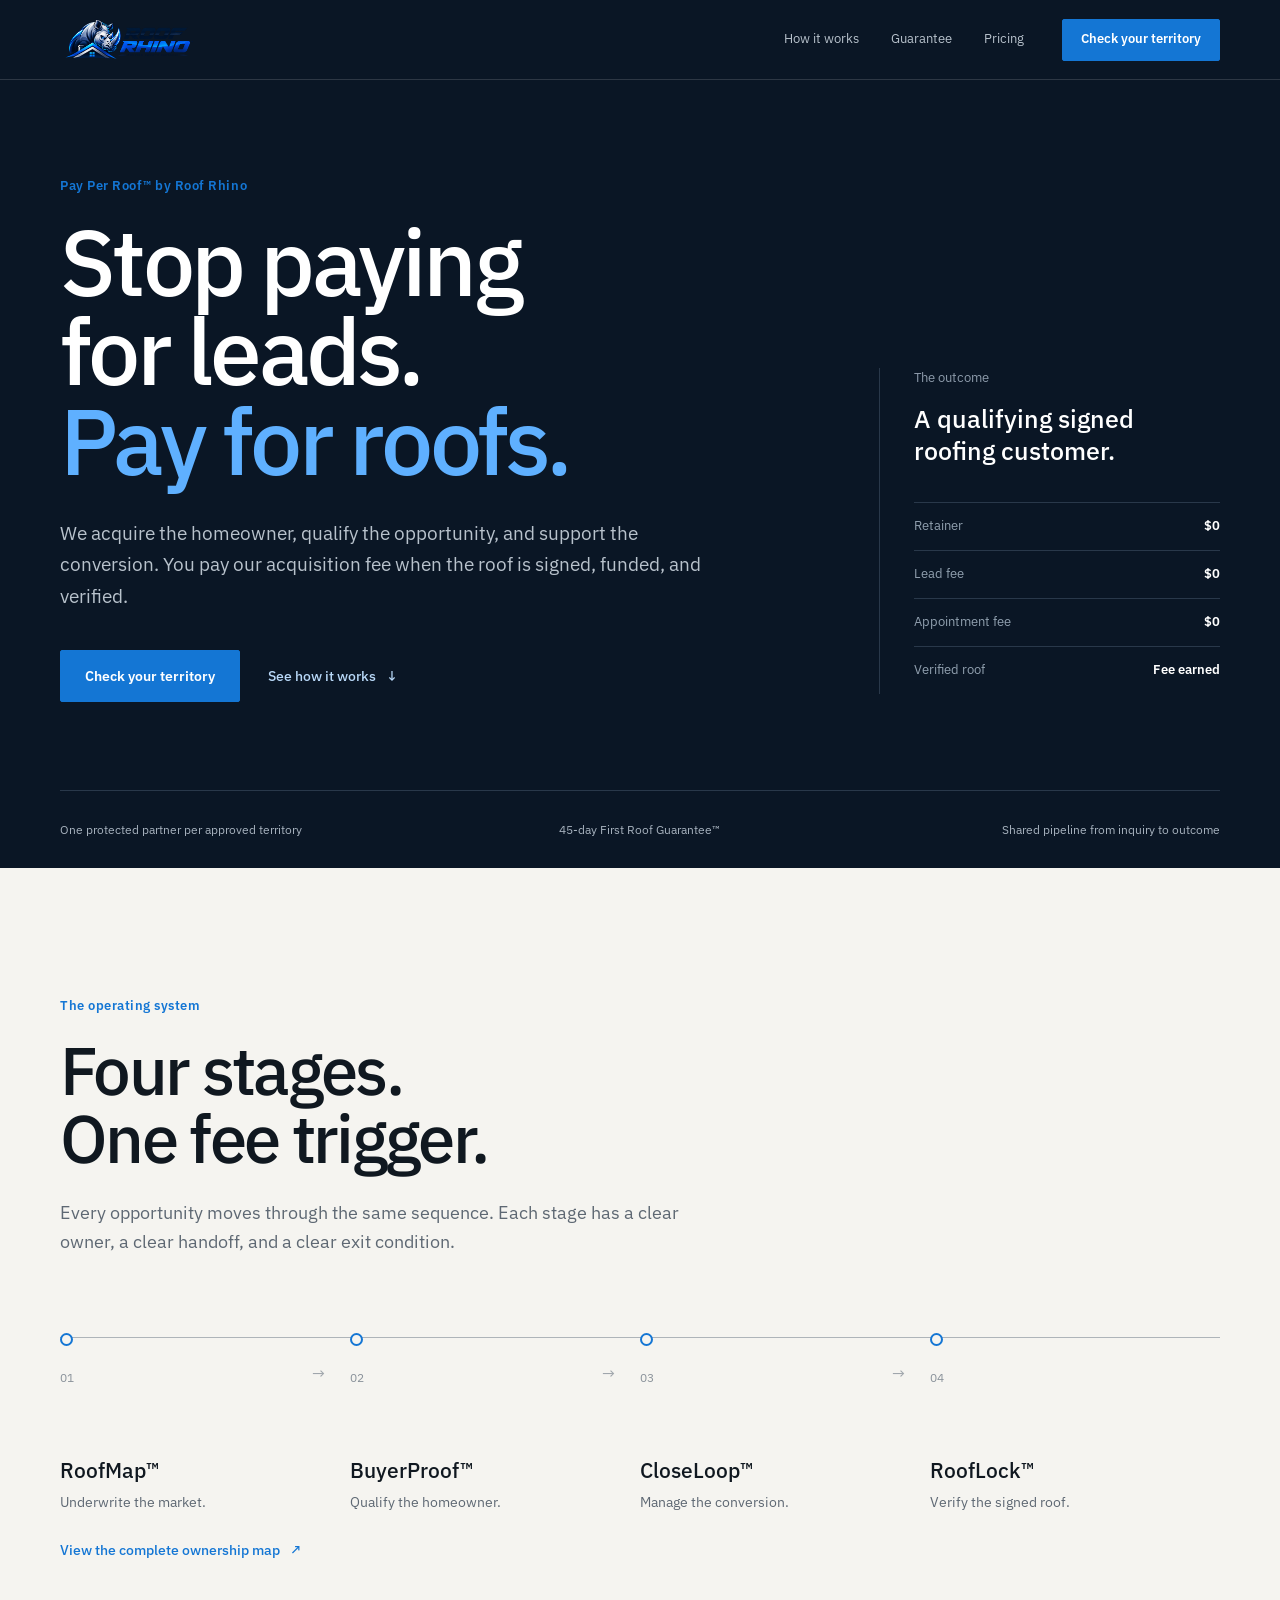
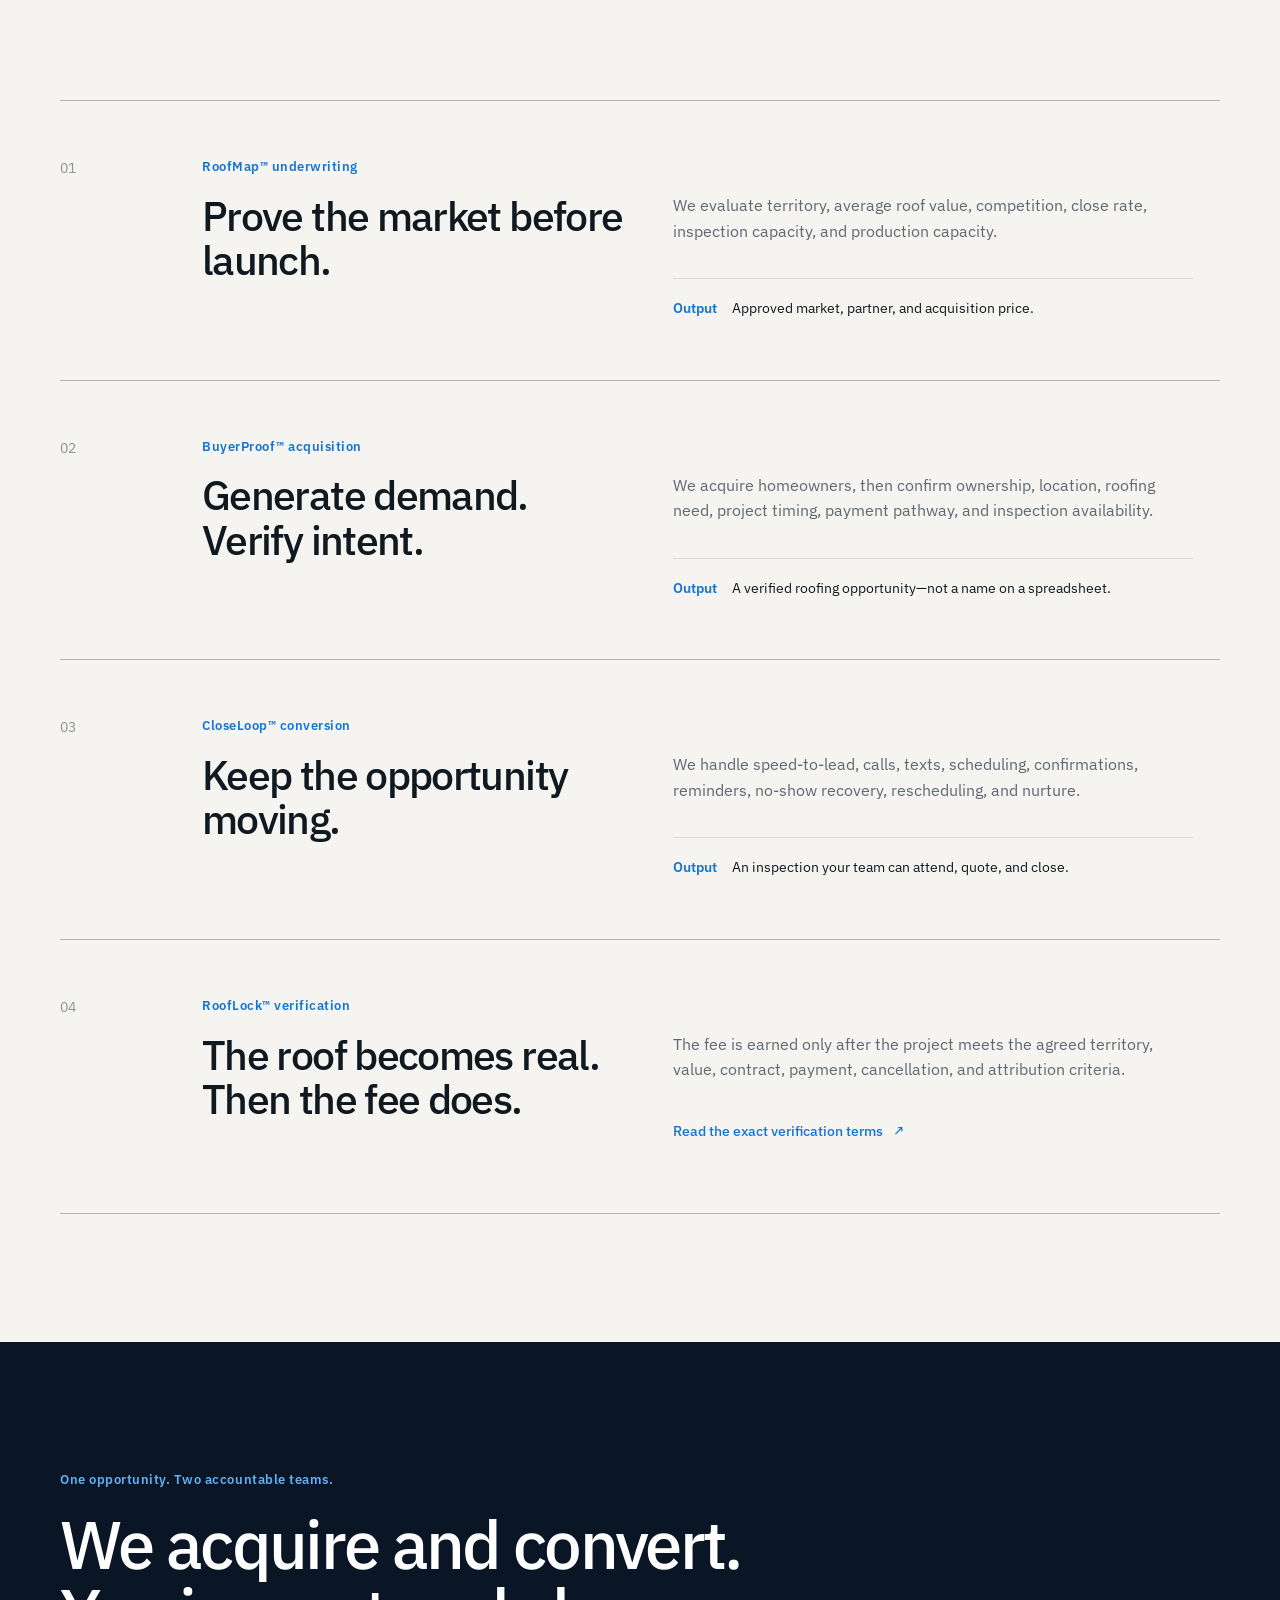
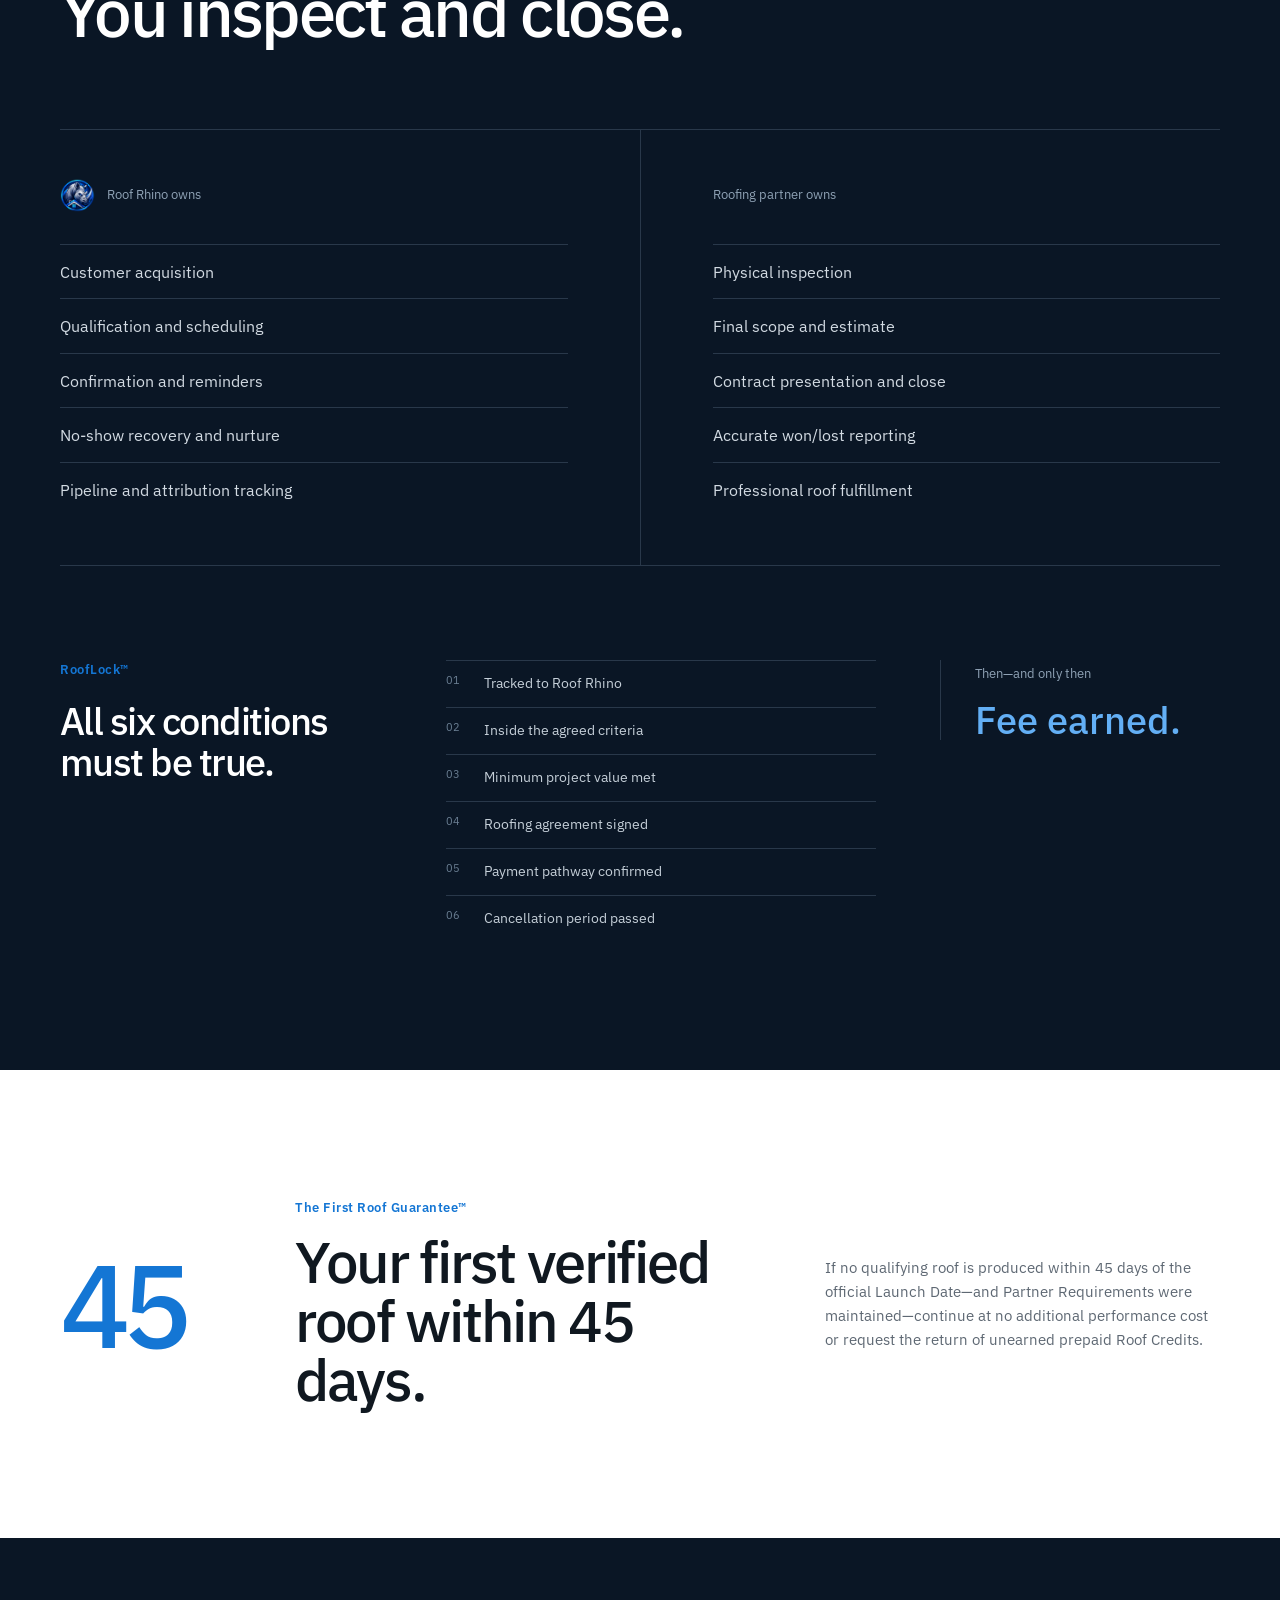
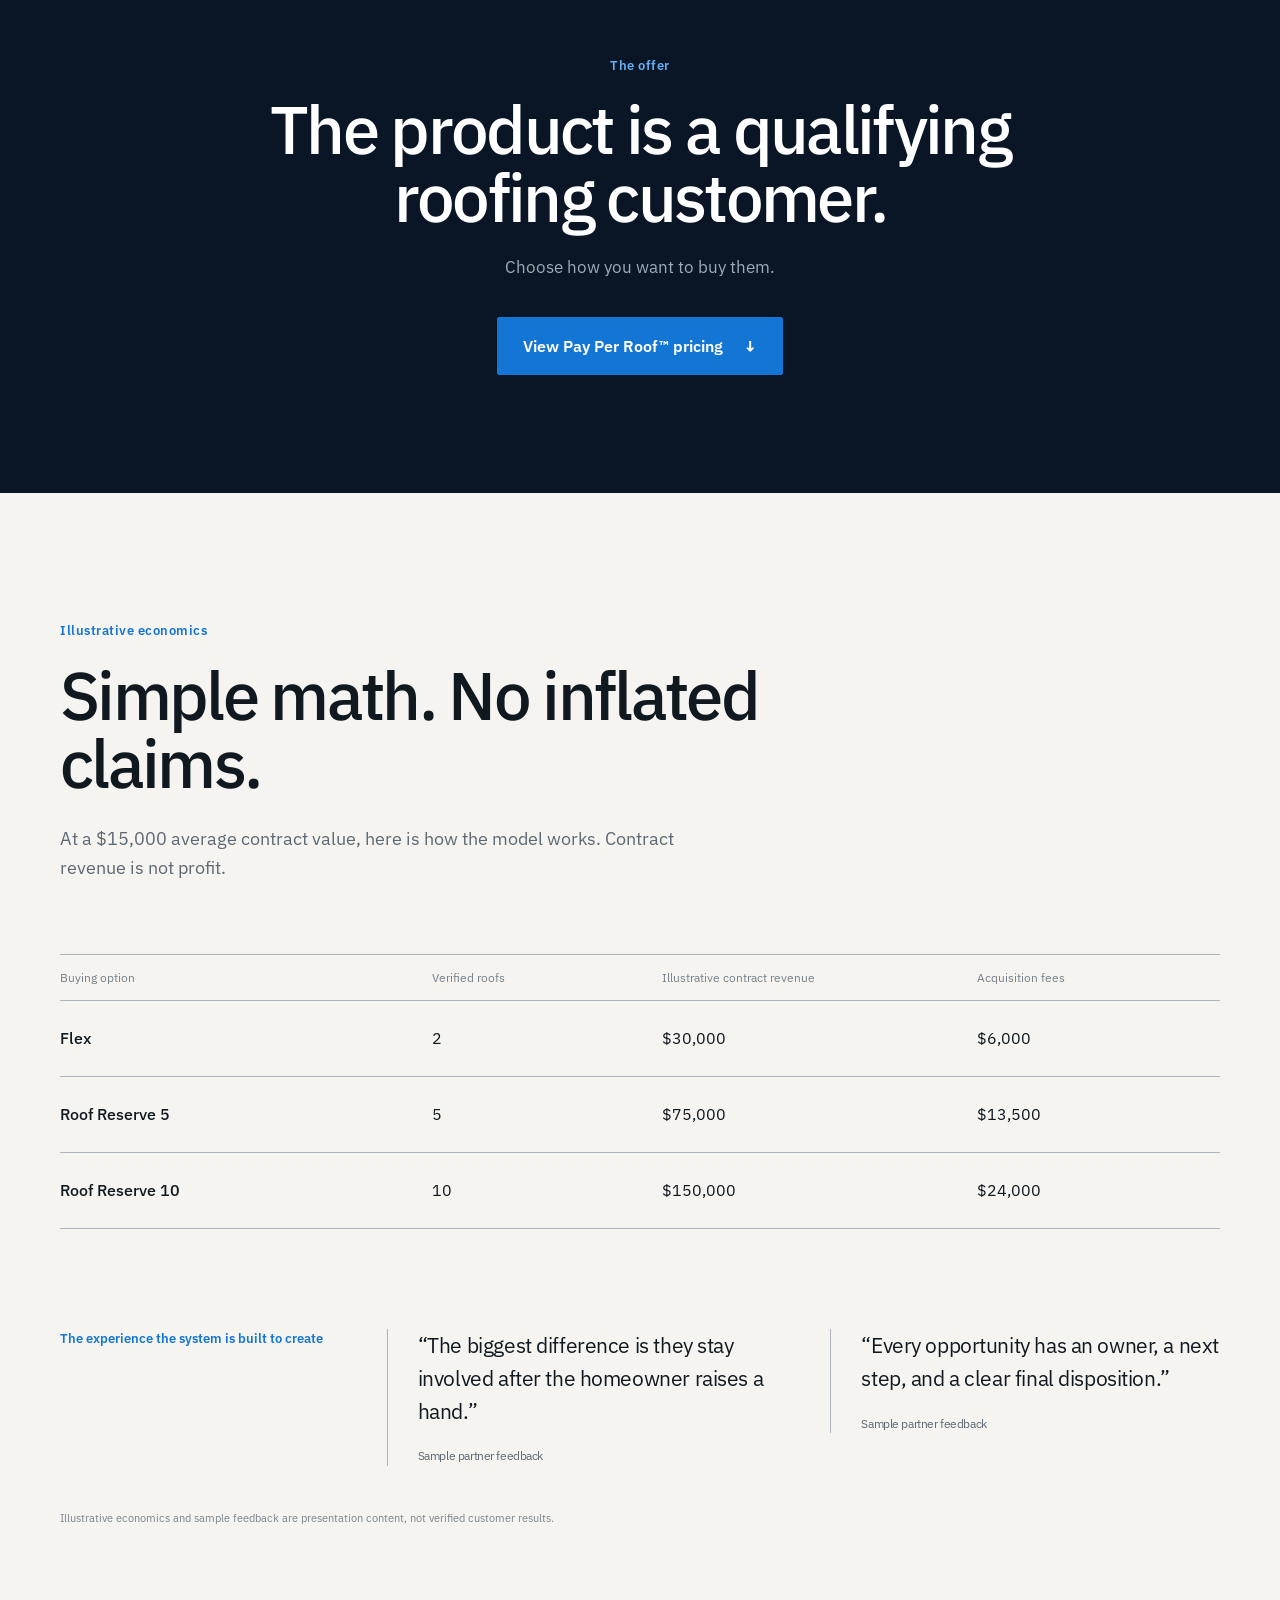
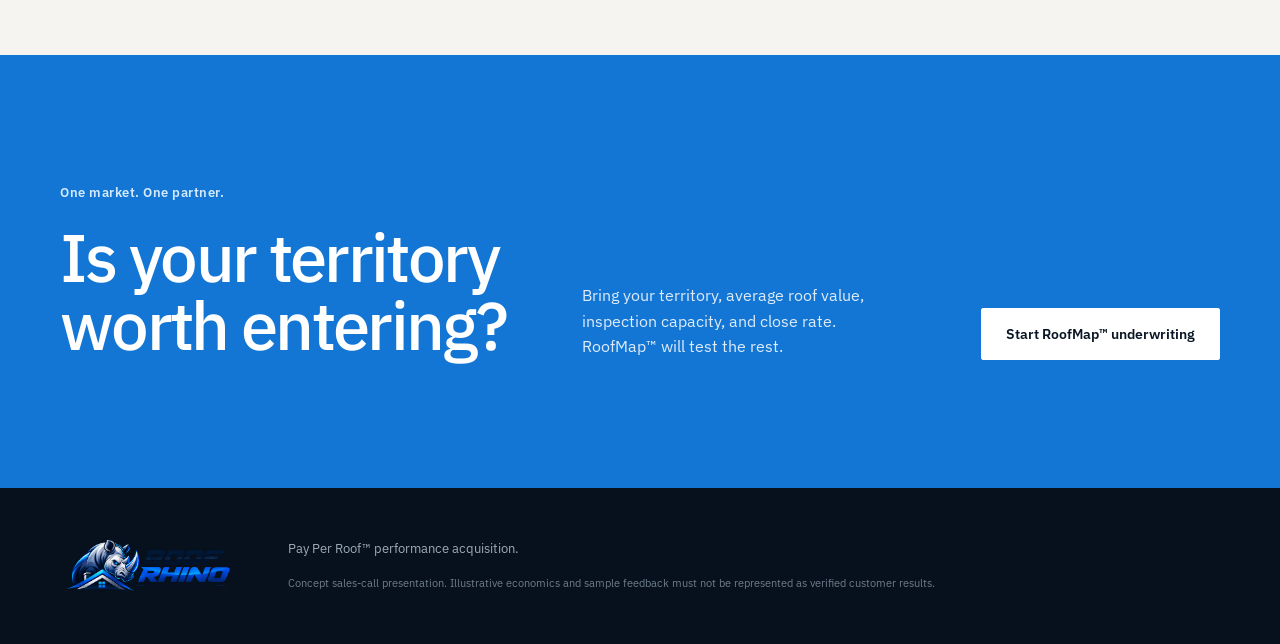
==== commit 50f375ea: "Refine Pay Per Roof presentation design" ====
--- a/index.html
+++ b/index.html
@@ -3,13 +3,13 @@
   <head>
     <meta charset="UTF-8">
     <meta name="viewport" content="width=device-width, initial-scale=1.0">
-    <meta name="description" content="Roof Rhino acquires, qualifies, and works roofing opportunities. You pay our acquisition fee when a qualifying roof is signed, funded, and verified.">
+    <meta name="description" content="Roof Rhino acquires and qualifies roofing customers. You pay the acquisition fee after a qualifying roof is signed, funded, and verified.">
     <meta name="robots" content="noindex, nofollow">
-    <meta name="theme-color" content="#06101f">
+    <meta name="theme-color" content="#0a1625">
     <title>Pay Per Roof™ | Roof Rhino</title>
     <link rel="preconnect" href="https://fonts.googleapis.com">
     <link rel="preconnect" href="https://fonts.gstatic.com" crossorigin>
-    <link href="https://fonts.googleapis.com/css2?family=Barlow+Condensed:wght@600;700;800;900&amp;family=Manrope:wght@500;600;700;800&amp;display=swap" rel="stylesheet">
+    <link href="https://fonts.googleapis.com/css2?family=IBM+Plex+Sans:wght@400;500;600&amp;display=swap" rel="stylesheet">
     <link rel="icon" type="image/png" href="assets/roof-rhino-emblem.png">
     <link rel="stylesheet" href="styles.css">
   </head>
@@ -19,396 +19,273 @@
         <img src="assets/roof-rhino-wordmark.png" alt="Roof Rhino — Roofing Growth Partners">
       </a>
       <nav aria-label="Primary navigation">
-        <a href="#system">The system</a>
+        <a href="#system">How it works</a>
         <a href="#guarantee">Guarantee</a>
-        <a href="#offer">Offer</a>
+        <a href="#offer">Pricing</a>
       </nav>
-      <button class="button button--small" type="button" data-open-underwriting>Check territory</button>
+      <button class="button button--small" type="button" data-open-underwriting>Check your territory</button>
     </header>
 
     <main id="top">
       <section class="hero">
-        <div class="hero__glow" aria-hidden="true"></div>
-        <div class="shell hero__content reveal">
-          <p class="pill">One protected partner per approved territory</p>
-          <p class="hero__eyebrow">PERFORMANCE ACQUISITION FOR ROOFING COMPANIES</p>
-          <h1>Stop paying for leads.<br><em>Pay for roofs.</em></h1>
-          <p class="hero__lead">We acquire the homeowner, qualify the opportunity, and stay involved through conversion. Our fee is earned when the roof is signed, funded, and verified.</p>
-          <a class="button hero__button" href="#system">See the system <span aria-hidden="true">↓</span></a>
-
-          <div class="proof-grid" role="group" aria-label="Pay Per Roof highlights">
-            <article>
-              <span>01</span>
-              <strong>Nothing due for activity</strong>
-              <small>No retainer, lead fee, or appointment fee.</small>
-            </article>
-            <article>
-              <span>02</span>
-              <strong>One accountable pipeline</strong>
-              <small>Every opportunity stays visible until disposition.</small>
-            </article>
-            <article>
-              <span>03</span>
-              <strong>45-day first roof guarantee</strong>
-              <small>Qualified partners get a clear first-win promise.</small>
-            </article>
-          </div>
-        </div>
-      </section>
-
-      <section class="perks section section--midnight">
+        <div class="shell hero__grid">
+          <div class="hero__copy">
+            <p class="eyebrow">Pay Per Roof™ by Roof Rhino</p>
+            <h1>Stop paying<br>for leads.<br><span>Pay for roofs.</span></h1>
+            <p class="hero__lead">We acquire the homeowner, qualify the opportunity, and support the conversion. You pay our acquisition fee when the roof is signed, funded, and verified.</p>
+            <div class="hero__actions">
+              <button class="button" type="button" data-open-underwriting>Check your territory</button>
+              <a class="link" href="#system">See how it works <span aria-hidden="true">↓</span></a>
+            </div>
+          </div>
+
+          <aside class="hero__definition" aria-label="What counts as a Pay Per Roof customer">
+            <p>The outcome</p>
+            <strong>A qualifying signed roofing customer.</strong>
+            <dl>
+              <div><dt>Retainer</dt><dd>$0</dd></div>
+              <div><dt>Lead fee</dt><dd>$0</dd></div>
+              <div><dt>Appointment fee</dt><dd>$0</dd></div>
+              <div><dt>Verified roof</dt><dd>Fee earned</dd></div>
+            </dl>
+          </aside>
+        </div>
+        <div class="shell hero__footer">
+          <p>One protected partner per approved territory</p>
+          <p>45-day First Roof Guarantee™</p>
+          <p>Shared pipeline from inquiry to outcome</p>
+        </div>
+      </section>
+
+      <section class="system section" id="system">
         <div class="shell">
-          <div class="section-tag">WHY ROOF RHINO</div>
-          <div class="section-heading section-heading--center">
-            <p class="kicker">THE MODEL IS THE DIFFERENCE</p>
-            <h2>Our incentive starts<br>where marketing ends.</h2>
-          </div>
-
-          <div class="reason-panel">
-            <div class="reason-panel__intro">
-              <span>PAYMENT TRIGGER</span>
-              <strong>RoofLock™</strong>
-              <p>A qualifying signed roofing customer—not a click, form fill, or calendar event.</p>
-            </div>
-            <ul>
-              <li><b>Acquisition included</b><span>Roof Rhino funds and manages the acquisition system.</span></li>
-              <li><b>Qualification included</b><span>BuyerProof™ filters for fit, need, timing, and pathway.</span></li>
-              <li><b>Conversion support included</b><span>Calling, texting, scheduling, recovery, and nurture.</span></li>
-              <li><b>Attribution stays visible</b><span>Every opportunity has an owner, next step, and outcome.</span></li>
-              <li><b>Territory is protected</b><span>No competing Pay Per Roof partner while status is maintained.</span></li>
-              <li><b>Bad wins are credited</b><span>Covered duplicates, qualification failures, and reversals come back.</span></li>
-            </ul>
-          </div>
-
-          <div class="no-fee-strip" role="group" aria-label="Fees not charged">
-            <span>NO RETAINER</span>
-            <span>NO LEAD FEE</span>
-            <span>NO APPOINTMENT FEE</span>
-          </div>
-        </div>
-      </section>
-
-      <section class="system-intro section" id="system">
+          <div class="section-intro">
+            <p class="eyebrow">The operating system</p>
+            <h2>Four stages.<br>One fee trigger.</h2>
+            <p>Every opportunity moves through the same sequence. Each stage has a clear owner, a clear handoff, and a clear exit condition.</p>
+          </div>
+
+          <ol class="system-line">
+            <li><span>01</span><div><strong>RoofMap™</strong><p>Underwrite the market.</p></div></li>
+            <li><span>02</span><div><strong>BuyerProof™</strong><p>Qualify the homeowner.</p></div></li>
+            <li><span>03</span><div><strong>CloseLoop™</strong><p>Manage the conversion.</p></div></li>
+            <li><span>04</span><div><strong>RoofLock™</strong><p>Verify the signed roof.</p></div></li>
+          </ol>
+
+          <button class="link link--button" type="button" data-open-map>View the complete ownership map <span aria-hidden="true">↗</span></button>
+        </div>
+      </section>
+
+      <section class="process section">
         <div class="shell">
-          <div class="section-tag section-tag--blue">THE OPERATING SYSTEM</div>
-          <div class="section-heading section-heading--center section-heading--dark">
-            <p class="kicker">FOUR STAGES. ONE FEE TRIGGER.</p>
-            <h2>From territory approval<br>to verified roof.</h2>
-            <p>Each stage has one job, one owner, and one gate before the opportunity moves forward.</p>
-          </div>
-
-          <ol class="framework-grid">
-            <li>
-              <span>01</span>
-              <p>ROOFMAP™</p>
-              <strong>Underwrite</strong>
-              <small>Approve the market and the partner.</small>
-            </li>
-            <li>
-              <span>02</span>
-              <p>BUYERPROOF™</p>
-              <strong>Qualify</strong>
-              <small>Turn demand into verified opportunity.</small>
-            </li>
-            <li>
-              <span>03</span>
-              <p>CLOSELOOP™</p>
-              <strong>Convert</strong>
-              <small>Work the opportunity through inspection.</small>
-            </li>
-            <li class="framework-grid__active">
-              <span>04</span>
-              <p>ROOFLOCK™</p>
-              <strong>Verify</strong>
-              <small>Confirm the roof before earning the fee.</small>
-            </li>
-          </ol>
-
-          <button class="text-button" type="button" data-open-map>Open the complete ownership + handoff map <span aria-hidden="true">↗</span></button>
-        </div>
-      </section>
-
-      <section class="stage stage--light stage--rounded">
+          <div class="process-row">
+            <div class="process-row__number">01</div>
+            <div class="process-row__heading">
+              <p class="eyebrow">RoofMap™ underwriting</p>
+              <h3>Prove the market before launch.</h3>
+            </div>
+            <div class="process-row__body">
+              <p>We evaluate territory, average roof value, competition, close rate, inspection capacity, and production capacity.</p>
+              <p class="process-row__output"><span>Output</span> Approved market, partner, and acquisition price.</p>
+            </div>
+          </div>
+
+          <div class="process-row">
+            <div class="process-row__number">02</div>
+            <div class="process-row__heading">
+              <p class="eyebrow">BuyerProof™ acquisition</p>
+              <h3>Generate demand. Verify intent.</h3>
+            </div>
+            <div class="process-row__body">
+              <p>We acquire homeowners, then confirm ownership, location, roofing need, project timing, payment pathway, and inspection availability.</p>
+              <p class="process-row__output"><span>Output</span> A verified roofing opportunity—not a name on a spreadsheet.</p>
+            </div>
+          </div>
+
+          <div class="process-row">
+            <div class="process-row__number">03</div>
+            <div class="process-row__heading">
+              <p class="eyebrow">CloseLoop™ conversion</p>
+              <h3>Keep the opportunity moving.</h3>
+            </div>
+            <div class="process-row__body">
+              <p>We handle speed-to-lead, calls, texts, scheduling, confirmations, reminders, no-show recovery, rescheduling, and nurture.</p>
+              <p class="process-row__output"><span>Output</span> An inspection your team can attend, quote, and close.</p>
+            </div>
+          </div>
+
+          <div class="process-row">
+            <div class="process-row__number">04</div>
+            <div class="process-row__heading">
+              <p class="eyebrow">RoofLock™ verification</p>
+              <h3>The roof becomes real. Then the fee does.</h3>
+            </div>
+            <div class="process-row__body">
+              <p>The fee is earned only after the project meets the agreed territory, value, contract, payment, cancellation, and attribution criteria.</p>
+              <button class="link link--button" type="button" data-open-terms>Read the exact verification terms <span aria-hidden="true">↗</span></button>
+            </div>
+          </div>
+        </div>
+      </section>
+
+      <section class="ownership section">
         <div class="shell">
-          <div class="stage-heading">
-            <div class="section-tag section-tag--blue">STEP 1</div>
-            <p class="kicker">ROOFMAP™ UNDERWRITING</p>
-            <h2>Prove the market<br>before launch.</h2>
-            <p>We do not turn on ads and hope. We approve the territory, unit economics, and fulfillment capacity first.</p>
-          </div>
-
-          <div class="detail-grid detail-grid--three">
-            <article>
-              <span class="detail-grid__number">01</span>
-              <h3>Territory</h3>
-              <p>Service area, roof types, competition, and replacement demand.</p>
-            </article>
-            <article>
-              <span class="detail-grid__number">02</span>
-              <h3>Economics</h3>
-              <p>Average replacement value, minimum project value, and acquisition ceiling.</p>
-            </article>
-            <article>
-              <span class="detail-grid__number">03</span>
-              <h3>Capacity</h3>
-              <p>Inspection availability, close rate, production ability, licensing, and insurance.</p>
-            </article>
-          </div>
-
-          <div class="stage-gate"><span>GATE</span><strong>Approved market + approved partner</strong><b aria-hidden="true">→</b><em>Launch authorized</em></div>
-        </div>
-      </section>
-
-      <section class="stage stage--dark">
-        <div class="shell stage-split">
-          <div class="stage-heading stage-heading--sticky">
-            <div class="section-tag">STEP 2</div>
-            <p class="kicker">BUYERPROOF™ ACQUISITION</p>
-            <h2>Generate demand.<br>Verify intent.</h2>
-            <p>Homeowners are processed before they reach your sales team.</p>
-          </div>
-
-          <ol class="process-list">
-            <li><span>01</span><div><strong>Acquire homeowner demand</strong><p>Paid search, social, local assets, retargeting, partnerships, and approved channels.</p></div></li>
-            <li><span>02</span><div><strong>Confirm the decision-maker</strong><p>Ownership, property location, roofing need, and replacement versus repair.</p></div></li>
-            <li><span>03</span><div><strong>Verify project readiness</strong><p>Timing, basic project information, payment pathway, and inspection availability.</p></div></li>
-            <li><span>04</span><div><strong>Route the opportunity</strong><p>Sales-ready opportunities advance. Poor fit is excluded. Not-ready homeowners enter nurture.</p></div></li>
-          </ol>
-        </div>
-      </section>
-
-      <section class="stage stage--light">
-        <div class="shell">
-          <div class="stage-heading stage-heading--center">
-            <div class="section-tag section-tag--blue">STEP 3</div>
-            <p class="kicker">CLOSELOOP™ CONVERSION</p>
-            <h2>One opportunity.<br>Two accountable teams.</h2>
-            <p>Roof Rhino owns the digital conversion work. Your team owns the inspection and contract.</p>
-          </div>
-
-          <div class="ownership-grid">
-            <article>
-              <div class="ownership-grid__label"><img src="assets/roof-rhino-emblem.png" alt=""><span>ROOF RHINO</span></div>
-              <h3>Acquire and convert</h3>
+          <div class="section-intro section-intro--light">
+            <p class="eyebrow">One opportunity. Two accountable teams.</p>
+            <h2>We acquire and convert.<br>You inspect and close.</h2>
+          </div>
+
+          <div class="ownership__grid">
+            <div>
+              <p class="ownership__label"><img src="assets/roof-rhino-emblem.png" alt="">Roof Rhino owns</p>
               <ul>
-                <li>Speed-to-lead</li>
-                <li>Calling and texting</li>
+                <li>Customer acquisition</li>
                 <li>Qualification and scheduling</li>
                 <li>Confirmation and reminders</li>
-                <li>No-show recovery</li>
-                <li>Rescheduling and nurture</li>
+                <li>No-show recovery and nurture</li>
+                <li>Pipeline and attribution tracking</li>
               </ul>
-            </article>
-            <div class="ownership-grid__handoff" aria-hidden="true"><span>SHARED PIPELINE</span><b>→</b></div>
-            <article>
-              <div class="ownership-grid__label"><span class="roof-icon">⌂</span><span>ROOFING PARTNER</span></div>
-              <h3>Inspect and close</h3>
+            </div>
+            <div>
+              <p class="ownership__label">Roofing partner owns</p>
               <ul>
-                <li>Attend the inspection</li>
-                <li>Confirm the final scope</li>
-                <li>Present the estimate</li>
-                <li>Close the agreement</li>
-                <li>Update won/lost status</li>
-                <li>Fulfill the roof professionally</li>
+                <li>Physical inspection</li>
+                <li>Final scope and estimate</li>
+                <li>Contract presentation and close</li>
+                <li>Accurate won/lost reporting</li>
+                <li>Professional roof fulfillment</li>
               </ul>
-            </article>
-          </div>
-        </div>
-      </section>
-
-      <section class="stage stage--dark rooflock-stage">
-        <div class="shell rooflock-grid">
-          <div class="stage-heading">
-            <div class="section-tag">STEP 4</div>
-            <p class="kicker">ROOFLOCK™ VERIFICATION</p>
-            <h2>The roof becomes real.<br>Then the fee does.</h2>
-            <button class="text-button text-button--light" type="button" data-open-terms>Read the exact verification terms <span aria-hidden="true">↗</span></button>
-          </div>
-
-          <div class="verification-panel">
+            </div>
+          </div>
+
+          <div class="rooflock">
+            <div>
+              <p class="eyebrow">RoofLock™</p>
+              <h3>All six conditions must be true.</h3>
+            </div>
             <ol>
-              <li>Tracked to Roof Rhino acquisition</li>
-              <li>Inside agreed territory and project criteria</li>
+              <li>Tracked to Roof Rhino</li>
+              <li>Inside the agreed criteria</li>
               <li>Minimum project value met</li>
               <li>Roofing agreement signed</li>
-              <li>Payment or financing confirmed</li>
-              <li>Protected cancellation period passed</li>
-              <li>Cleared under the duplicate policy</li>
+              <li>Payment pathway confirmed</li>
+              <li>Cancellation period passed</li>
             </ol>
-            <div class="fee-trigger">
-              <span>ALL CONDITIONS MET</span>
-              <strong>FEE<br>EARNED.</strong>
-              <small>Anything else remains $0.</small>
-            </div>
-          </div>
-        </div>
-      </section>
-
-      <section class="results section">
-        <div class="shell">
-          <div class="section-tag section-tag--blue">THE PARTNERSHIP</div>
-          <div class="section-heading section-heading--center section-heading--dark">
-            <p class="kicker">YOU DO THE ROOFING</p>
-            <h2>We build the customer<br>acquisition machine.</h2>
-          </div>
-
-          <div class="results-grid">
-            <div class="results-list">
-              <h3>Why qualified roofers choose the model</h3>
-              <ul>
-                <li><strong>Aligned compensation</strong><span>We earn when the qualifying roofing customer is real.</span></li>
-                <li><strong>Lower buying risk</strong><span>No traditional retainer or fee for unfinished activity.</span></li>
-                <li><strong>Full conversion support</strong><span>The handoff does not end at a phone number.</span></li>
-                <li><strong>Clear accountability</strong><span>Every opportunity remains visible through disposition.</span></li>
-              </ul>
-            </div>
-            <div class="economics-card">
-              <span>ILLUSTRATIVE ROOF ECONOMICS</span>
-              <div><small>CONTRACT VALUE</small><strong>$15,000</strong></div>
-              <div><small>ACQUISITION FEE</small><strong>$2,400–$3,000</strong></div>
-              <div><small>CONTRACT REVENUE / FEE</small><strong>5.0×–6.25×</strong></div>
-              <p>Contract revenue is not profit. RoofMap™ establishes the actual market criteria and acquisition price.</p>
+            <div class="rooflock__result">
+              <span>Then—and only then</span>
+              <strong>Fee earned.</strong>
             </div>
           </div>
         </div>
       </section>
 
       <section class="guarantee section" id="guarantee">
-        <div class="shell guarantee__inner">
-          <div class="guarantee__mark">45</div>
+        <div class="shell guarantee__grid">
+          <p class="guarantee__number">45</p>
           <div>
-            <p class="kicker">THE FIRST ROOF GUARANTEE™</p>
-            <h2>First verified roof.<br>Within 45 days.</h2>
-            <p>If no qualifying roof is produced within 45 days of the official Launch Date—and Partner Requirements were maintained—continue at no additional performance cost or request the return of unearned prepaid Roof Credits.</p>
-          </div>
+            <p class="eyebrow">The First Roof Guarantee™</p>
+            <h2>Your first verified roof within 45 days.</h2>
+          </div>
+          <p>If no qualifying roof is produced within 45 days of the official Launch Date—and Partner Requirements were maintained—continue at no additional performance cost or request the return of unearned prepaid Roof Credits.</p>
         </div>
       </section>
 
       <section class="offer" id="offer">
-        <div class="offer-toggle-wrap">
+        <div class="shell offer__intro">
+          <p class="eyebrow">The offer</p>
+          <h2>The product is a qualifying roofing customer.</h2>
+          <p>Choose how you want to buy them.</p>
           <button class="offer-toggle" type="button" aria-expanded="false" aria-controls="offer-panel" id="offer-toggle">
-            <span>PAY PER ROOF™</span>
+            <span>View Pay Per Roof™ pricing</span>
             <b aria-hidden="true">↓</b>
           </button>
-          <p>Click to view the complete offer</p>
         </div>
 
         <div class="offer-panel" id="offer-panel" aria-hidden="true" inert>
           <div class="offer-panel__inner">
-            <div class="shell">
-              <div class="section-heading section-heading--center">
-                <p class="kicker">ONE OUTCOME. THREE BUYING OPTIONS.</p>
-                <h2>Choose your<br>acquisition rate.</h2>
-                <p>The service is identical. Only the commitment and acquisition fee per Verified Won Roof change.</p>
+            <div class="shell pricing">
+              <div class="pricing__head" aria-hidden="true">
+                <span>Option</span><span>Structure</span><span>Acquisition fee</span><span></span>
               </div>
 
-              <div class="pricing-grid">
-                <article>
-                  <header><span>FLEX</span><small>Lowest commitment</small></header>
-                  <ul>
-                    <li>Pay as each roof verifies</li>
-                    <li>No prepaid Roof Credits</li>
-                    <li>Complete Pay Per Roof system</li>
-                  </ul>
-                  <div class="price"><strong>$3,000</strong><span>per verified roof</span></div>
-                  <button class="button button--dark" type="button" data-open-underwriting>Check my territory <span aria-hidden="true">→</span></button>
-                </article>
-
-                <article class="pricing-grid__featured">
-                  <div class="pricing-grid__badge">MOST FLEXIBLE RESERVE</div>
-                  <header><span>ROOF RESERVE 5</span><small>5 prepaid Roof Credits</small></header>
-                  <ul>
-                    <li>Credits used only at RoofLock™</li>
-                    <li>$300 lower fee per roof</li>
-                    <li>Complete Pay Per Roof system</li>
-                  </ul>
-                  <div class="price"><strong>$13,500</strong><span>$2,700 per verified roof</span></div>
-                  <button class="button button--dark" type="button" data-open-underwriting>Check my territory <span aria-hidden="true">→</span></button>
-                </article>
-
-                <article>
-                  <header><span>ROOF RESERVE 10</span><small>Best acquisition rate</small></header>
-                  <ul>
-                    <li>10 prepaid Roof Credits</li>
-                    <li>$600 lower fee per roof</li>
-                    <li>Complete Pay Per Roof system</li>
-                  </ul>
-                  <div class="price"><strong>$24,000</strong><span>$2,400 per verified roof</span></div>
-                  <button class="button button--dark" type="button" data-open-underwriting>Check my territory <span aria-hidden="true">→</span></button>
-                </article>
+              <article class="pricing-row">
+                <div><span>01</span><h3>Flex</h3></div>
+                <p>Pay individually as each qualifying roof verifies.</p>
+                <div class="pricing-row__price"><strong>$3,000</strong><span>per verified roof</span></div>
+                <button class="button button--outline" type="button" data-open-underwriting>Check territory</button>
+              </article>
+
+              <article class="pricing-row pricing-row--preferred">
+                <div><span>02 · Most popular</span><h3>Roof Reserve 5</h3></div>
+                <p>$13,500 prepaid for five Roof Credits. Credits are used only at RoofLock™.</p>
+                <div class="pricing-row__price"><strong>$2,700</strong><span>per verified roof</span></div>
+                <button class="button" type="button" data-open-underwriting>Check territory</button>
+              </article>
+
+              <article class="pricing-row">
+                <div><span>03 · Best rate</span><h3>Roof Reserve 10</h3></div>
+                <p>$24,000 prepaid for ten Roof Credits. Built for consistent volume.</p>
+                <div class="pricing-row__price"><strong>$2,400</strong><span>per verified roof</span></div>
+                <button class="button button--outline" type="button" data-open-underwriting>Check territory</button>
+              </article>
+
+              <div class="pricing__included">
+                <strong>Every option includes the complete system.</strong>
+                <p>Underwriting, acquisition, qualification, appointment setting, follow-up, nurture, shared pipeline, attribution, verification, and territory protection.</p>
               </div>
-
-              <div class="included-panel">
-                <h3>Every option includes</h3>
-                <p>RoofMap™ underwriting · homeowner acquisition · BuyerProof™ qualification · appointment setting · confirmation · no-show recovery · nurture · shared pipeline · attribution tracking · CloseLoop™ support · RoofLock™ verification · protected territory</p>
-              </div>
-            </div>
-          </div>
-        </div>
-      </section>
-
-      <section class="proof section section--midnight">
+            </div>
+          </div>
+        </div>
+      </section>
+
+      <section class="economics section">
         <div class="shell">
-          <div class="section-tag">SALES-CALL PROOF</div>
-          <div class="section-heading section-heading--center">
-            <p class="kicker">MODEL THE UPSIDE CLEARLY</p>
-            <h2>Simple economics.<br>No inflated claims.</h2>
-            <p>These examples demonstrate the offer mechanics. They are not represented as customer results.</p>
-          </div>
-
-          <div class="case-grid">
-            <article>
-              <span>FLEX EXAMPLE</span>
-              <strong>2 verified roofs</strong>
-              <p>$30,000 illustrative contract revenue<br>$6,000 acquisition fees</p>
-              <b>5.0× contract revenue / fee</b>
-            </article>
-            <article>
-              <span>RESERVE 5 EXAMPLE</span>
-              <strong>5 verified roofs</strong>
-              <p>$75,000 illustrative contract revenue<br>$13,500 acquisition fees</p>
-              <b>5.6× contract revenue / fee</b>
-            </article>
-            <article>
-              <span>RESERVE 10 EXAMPLE</span>
-              <strong>10 verified roofs</strong>
-              <p>$150,000 illustrative contract revenue<br>$24,000 acquisition fees</p>
-              <b>6.25× contract revenue / fee</b>
-            </article>
-          </div>
-
-          <div class="feedback-heading">
-            <span>THE EXPERIENCE THE SYSTEM IS BUILT TO CREATE</span>
-          </div>
-          <div class="feedback-grid">
-            <blockquote><div role="img" aria-label="Five stars">★★★★★</div><p>“The biggest difference is they stay involved after the homeowner raises a hand.”</p><cite>Sample partner feedback</cite></blockquote>
-            <blockquote><div role="img" aria-label="Five stars">★★★★★</div><p>“Every opportunity has an owner, a next step, and a clear final disposition.”</p><cite>Sample partner feedback</cite></blockquote>
-            <blockquote><div role="img" aria-label="Five stars">★★★★★</div><p>“The fee trigger is simple: signed, funded, verified—and never before.”</p><cite>Sample partner feedback</cite></blockquote>
-          </div>
-          <p class="proof__disclosure">Sample testimonials are presentation copy and must be replaced with verified customer statements before public advertising.</p>
+          <div class="section-intro">
+            <p class="eyebrow">Illustrative economics</p>
+            <h2>Simple math. No inflated claims.</h2>
+            <p>At a $15,000 average contract value, here is how the model works. Contract revenue is not profit.</p>
+          </div>
+
+          <div class="economics__table">
+            <div class="economics__row economics__row--head"><span>Buying option</span><span>Verified roofs</span><span>Illustrative contract revenue</span><span>Acquisition fees</span></div>
+            <div class="economics__row"><strong>Flex</strong><span>2</span><span>$30,000</span><span>$6,000</span></div>
+            <div class="economics__row"><strong>Roof Reserve 5</strong><span>5</span><span>$75,000</span><span>$13,500</span></div>
+            <div class="economics__row"><strong>Roof Reserve 10</strong><span>10</span><span>$150,000</span><span>$24,000</span></div>
+          </div>
+
+          <div class="feedback">
+            <p class="feedback__label">The experience the system is built to create</p>
+            <blockquote>“The biggest difference is they stay involved after the homeowner raises a hand.”<cite>Sample partner feedback</cite></blockquote>
+            <blockquote>“Every opportunity has an owner, a next step, and a clear final disposition.”<cite>Sample partner feedback</cite></blockquote>
+          </div>
+          <p class="disclosure">Illustrative economics and sample feedback are presentation content, not verified customer results.</p>
         </div>
       </section>
 
       <section class="close section">
-        <div class="shell close__inner">
-          <p class="kicker">ONE MARKET. ONE PARTNER.</p>
-          <h2>Is your territory<br>worth entering?</h2>
-          <p>Bring the territory, average roof value, inspection capacity, and close rate. RoofMap™ will test the rest.</p>
-          <button class="button button--light" type="button" data-open-underwriting>Start RoofMap™ underwriting <span aria-hidden="true">→</span></button>
+        <div class="shell close__grid">
+          <div>
+            <p class="eyebrow">One market. One partner.</p>
+            <h2>Is your territory worth entering?</h2>
+          </div>
+          <p>Bring your territory, average roof value, inspection capacity, and close rate. RoofMap™ will test the rest.</p>
+          <button class="button button--light" type="button" data-open-underwriting>Start RoofMap™ underwriting</button>
         </div>
       </section>
     </main>
 
     <footer>
-      <img src="assets/roof-rhino-wordmark.png" alt="Roof Rhino — Roofing Growth Partners">
-      <p>Pay Per Roof™ performance acquisition.</p>
-      <small>Concept sales-call presentation. Illustrative economics and sample feedback must not be represented as verified customer results.</small>
+      <div class="shell footer__inner">
+        <img src="assets/roof-rhino-wordmark.png" alt="Roof Rhino — Roofing Growth Partners">
+        <p>Pay Per Roof™ performance acquisition.</p>
+        <small>Concept sales-call presentation. Illustrative economics and sample feedback must not be represented as verified customer results.</small>
+      </div>
     </footer>
 
     <dialog class="dialog" id="underwriting-dialog" aria-labelledby="underwriting-title">
       <button class="dialog__close" type="button" data-close-underwriting aria-label="Close underwriting details">×</button>
-      <p class="kicker">ROOFMAP™ UNDERWRITING</p>
-      <h2 id="underwriting-title">Bring the numbers.<br>We will test the market.</h2>
+      <p class="eyebrow">RoofMap™ underwriting</p>
+      <h2 id="underwriting-title">Bring the numbers. We will test the market.</h2>
       <p class="dialog__intro">Territory approval starts with eight operating inputs.</p>
       <ol class="checklist">
         <li>Service territory and preferred ZIP codes</li>
@@ -426,7 +303,7 @@
 
     <dialog class="dialog" id="terms-dialog" aria-labelledby="terms-title">
       <button class="dialog__close" type="button" data-close-terms aria-label="Close terms">×</button>
-      <p class="kicker">CLEAR TERMS</p>
+      <p class="eyebrow">Clear terms</p>
       <h2 id="terms-title">When the fee is earned.</h2>
       <p class="dialog__intro">A standard Verified Won Roof must meet every condition below.</p>
       <ol class="numbered-list">
@@ -442,7 +319,7 @@
 
     <dialog class="map-dialog" id="map-dialog" aria-labelledby="map-title">
       <div class="map-dialog__bar">
-        <div><p>OWNERSHIP • HANDOFFS • STAGE GATES</p><h2 id="map-title">Pay Per Roof™ Operating System</h2></div>
+        <div><p>Ownership · handoffs · stage gates</p><h2 id="map-title">Pay Per Roof™ operating system</h2></div>
         <div>
           <a href="artifacts/diagrams/pay-per-roof-engine.svg" target="_blank" rel="noopener">Open full size</a>
           <a href="artifacts/diagrams/pay-per-roof-engine.png" download>Download PNG</a>
--- a/styles.css
+++ b/styles.css
@@ -1,430 +1,297 @@
 :root {
-  --ink: #06101f;
-  --ink-2: #0a192c;
-  --ink-3: #10243c;
-  --paper: #f3f5f7;
-  --paper-2: #e7edf3;
+  --navy: #0a1625;
+  --navy-soft: #122236;
+  --paper: #f5f4f0;
   --white: #ffffff;
-  --text: #102036;
-  --muted: #687b91;
-  --line: #cad5e0;
-  --line-dark: #29415c;
-  --blue: #0878ff;
-  --blue-deep: #075dc7;
-  --cyan: #20d9ff;
-  --display: "Barlow Condensed", sans-serif;
-  --body: "Manrope", sans-serif;
-  --shell: min(1120px, calc(100vw - 48px));
+  --ink: #101820;
+  --muted: #5e6873;
+  --line: #d7d9da;
+  --line-dark: #29384a;
+  --blue: #1476d4;
+  --blue-dark: #0c5da9;
+  --font: "IBM Plex Sans", sans-serif;
+  --shell: min(1160px, calc(100vw - 64px));
 }
 
 * { box-sizing: border-box; }
-html { overflow-x: clip; scroll-behavior: smooth; scroll-padding-top: 80px; }
-body { margin: 0; overflow-x: clip; color: var(--white); background: var(--ink); font-family: var(--body); font-size: 16px; line-height: 1.55; }
+html { overflow-x: clip; scroll-behavior: smooth; scroll-padding-top: 84px; }
+body { margin: 0; overflow-x: clip; color: var(--ink); background: var(--paper); font-family: var(--font); font-size: 16px; line-height: 1.6; }
 body:has(dialog[open]) { overflow: hidden; }
 button, input { font: inherit; }
 button { color: inherit; }
 a { color: inherit; text-decoration: none; }
 img { display: block; max-width: 100%; }
-::selection { color: var(--ink); background: var(--cyan); }
+::selection { color: var(--white); background: var(--blue); }
 .shell { width: var(--shell); margin-inline: auto; }
 
 .site-header {
-  min-height: 76px;
-  padding: 10px max(24px, calc((100vw - 1120px) / 2));
+  min-height: 80px;
+  padding: 12px max(32px, calc((100vw - 1160px) / 2));
   display: flex;
   align-items: center;
-  gap: 34px;
+  gap: 38px;
   position: absolute;
   inset: 0 0 auto;
   z-index: 20;
-  border-bottom: 1px solid rgba(151, 177, 208, .16);
+  border-bottom: 1px solid rgba(255,255,255,.14);
 }
 .brand { min-height: 44px; margin-right: auto; display: flex; align-items: center; }
-.brand img { width: 178px; height: 48px; object-fit: contain; object-position: left center; }
-.site-header nav { display: flex; align-items: center; gap: 28px; color: #93a5ba; font-size: 10px; font-weight: 800; letter-spacing: .11em; text-transform: uppercase; }
+.brand img { width: 176px; height: 46px; object-fit: contain; object-position: left center; }
+.site-header nav { display: flex; align-items: center; gap: 32px; color: #b8c2cc; font-size: 13px; }
 .site-header nav a { min-height: 44px; display: inline-flex; align-items: center; }
 .site-header nav a:hover { color: var(--white); }
 
 .button {
-  min-height: 54px;
+  min-height: 52px;
   padding: 0 24px;
   display: inline-flex;
   align-items: center;
   justify-content: center;
-  gap: 17px;
   color: var(--white);
   background: var(--blue);
   border: 1px solid var(--blue);
-  border-radius: 4px;
+  border-radius: 2px;
   cursor: pointer;
-  font-size: 11px;
-  font-weight: 800;
-  letter-spacing: .09em;
-  text-transform: uppercase;
-  transition: transform .18s ease, background .18s ease, box-shadow .18s ease;
-}
-.button:hover { transform: translateY(-2px); background: #1a85ff; box-shadow: 0 15px 36px rgba(8, 120, 255, .24); }
-.button--small { min-height: 42px; padding-inline: 16px; font-size: 9px; }
-.button--dark { width: 100%; color: var(--white); background: var(--ink); border-color: var(--ink); }
-.button--dark:hover { background: #10243c; box-shadow: none; }
-.button--light { color: var(--ink); background: var(--white); border-color: var(--white); }
-.button--light:hover { color: var(--ink); background: #e1faff; }
-.button:focus-visible, .text-button:focus-visible, .offer-toggle:focus-visible, .dialog__close:focus-visible, .map-dialog a:focus-visible, .map-dialog button:focus-visible, .site-header a:focus-visible { outline: 3px solid var(--cyan); outline-offset: 3px; }
-
-.pill, .section-tag {
-  width: fit-content;
-  min-height: 30px;
-  margin: 0 auto;
-  padding: 6px 14px;
-  display: inline-flex;
-  align-items: center;
-  justify-content: center;
-  color: #d6f9ff;
-  background: #10243a;
-  border: 1px solid #2c4a68;
-  border-radius: 4px;
-  font-size: 9px;
-  font-weight: 800;
-  letter-spacing: .1em;
-  text-transform: uppercase;
-}
-.section-tag { display: flex; }
-.section-tag--blue { color: #075fc7; background: #e5f2ff; border-color: #92c7ff; }
-.kicker { margin: 0; color: var(--cyan); font-size: 10px; font-weight: 800; letter-spacing: .17em; text-transform: uppercase; }
-h1, h2, h3 { margin: 0; font-family: var(--display); text-transform: uppercase; }
-h1 { font-size: clamp(76px, 8vw, 118px); font-weight: 900; letter-spacing: -.045em; line-height: .84; }
-h1 em { color: var(--cyan); font-style: normal; }
-h2 { font-size: clamp(54px, 6vw, 80px); font-weight: 900; letter-spacing: -.035em; line-height: .88; }
-h3 { font-weight: 800; }
-.section { padding: 104px 0; }
-.section--midnight { background: #0b0f16; }
-
-.hero {
-  min-height: 920px;
-  padding: 152px 0 82px;
-  position: relative;
-  overflow: hidden;
-  background-color: var(--ink);
-  background-image:
-    linear-gradient(rgba(133, 167, 206, .045) 1px, transparent 1px),
-    linear-gradient(90deg, rgba(133, 167, 206, .045) 1px, transparent 1px);
-  background-size: 72px 72px;
-}
-.hero::before, .hero::after { content: ""; position: absolute; border-radius: 50%; pointer-events: none; }
-.hero::before { width: 780px; height: 780px; right: -230px; top: 60px; border: 1px solid rgba(32, 217, 255, .09); box-shadow: 0 0 0 110px rgba(8, 120, 255, .025), 0 0 0 225px rgba(8, 120, 255, .014); }
-.hero::after { width: 540px; height: 540px; left: -330px; bottom: -250px; background: rgba(8, 120, 255, .08); filter: blur(110px); }
-.hero__glow { width: 420px; height: 260px; position: absolute; left: 50%; top: 250px; transform: translateX(-50%); background: rgba(8, 120, 255, .12); filter: blur(100px); }
-.hero__content { display: flex; flex-direction: column; align-items: center; position: relative; z-index: 2; text-align: center; }
-.hero__eyebrow { margin: 32px 0 12px; color: #8da0b7; font-size: 10px; font-weight: 800; letter-spacing: .16em; }
-.hero__lead { max-width: 740px; margin: 28px auto 0; color: #aab8c9; font-size: 15px; line-height: 1.8; }
-.hero__button { margin-top: 30px; }
-.proof-grid { width: 100%; margin-top: 65px; display: grid; grid-template-columns: repeat(3, 1fr); gap: 22px; }
-.proof-grid article { min-height: 145px; padding: 24px 25px; display: grid; grid-template-columns: 36px 1fr; grid-template-rows: auto 1fr; gap: 4px 14px; align-items: center; text-align: left; background: #0b1a2c; border: 1px solid #29425e; border-bottom: 3px solid #0b71f0; border-radius: 6px; }
-.proof-grid article > span { grid-row: 1 / 3; color: var(--cyan); font-family: var(--display); font-size: 27px; font-weight: 900; }
-.proof-grid strong { color: var(--white); font-size: 12px; }
-.proof-grid small { color: #8193a8; font-size: 10px; line-height: 1.55; }
-
-.section-heading { max-width: 920px; margin: 26px auto 58px; }
-.section-heading--center { text-align: center; }
-.section-heading h2 { margin-top: 13px; }
-.section-heading > p:last-child:not(.kicker) { max-width: 690px; margin: 21px auto 0; color: #8f9eb0; font-size: 13px; line-height: 1.7; }
-.section-heading--dark h2 { color: var(--text); }
-.section-heading--dark > p:last-child:not(.kicker) { color: var(--muted); }
-.section-heading--dark .kicker { color: var(--blue-deep); }
-
-.reason-panel { display: grid; grid-template-columns: .78fr 1.22fr; overflow: hidden; background: #f6f7f8; border: 1px solid #2b3b50; border-radius: 8px; }
-.reason-panel__intro { padding: 40px; color: var(--white); background: var(--ink-2); border-right: 1px solid #2b435e; }
-.reason-panel__intro > span { color: var(--cyan); font-size: 9px; font-weight: 800; letter-spacing: .14em; }
-.reason-panel__intro > strong { margin-top: 10px; display: block; font-family: var(--display); font-size: 58px; line-height: 1; text-transform: uppercase; }
-.reason-panel__intro p { margin: 19px 0 0; color: #93a5ba; font-size: 12px; line-height: 1.7; }
-.reason-panel ul { margin: 0; padding: 0; display: grid; grid-template-columns: 1fr 1fr; list-style: none; }
-.reason-panel li { min-height: 115px; padding: 25px 28px 23px 54px; position: relative; color: var(--text); border-bottom: 1px solid #d4dce4; }
-.reason-panel li:nth-child(odd) { border-right: 1px solid #d4dce4; }
-.reason-panel li:nth-last-child(-n+2) { border-bottom: 0; }
-.reason-panel li::before { content: "✓"; width: 21px; height: 21px; position: absolute; left: 25px; top: 26px; display: grid; place-items: center; color: var(--white); background: var(--blue); border-radius: 50%; font-size: 11px; font-weight: 900; }
-.reason-panel b { display: block; font-size: 11px; }
-.reason-panel li span { margin-top: 7px; display: block; color: #65778a; font-size: 10px; line-height: 1.55; }
-.no-fee-strip { margin-top: 25px; display: grid; grid-template-columns: repeat(3, 1fr); border: 1px solid #2c4057; }
-.no-fee-strip span { min-height: 58px; display: grid; place-items: center; color: #b7c3cf; font-size: 10px; font-weight: 800; letter-spacing: .11em; }
-.no-fee-strip span + span { border-left: 1px solid #2c4057; }
-
-.system-intro { color: var(--text); background: var(--paper); }
-.framework-grid { margin: 0; padding: 0; display: grid; grid-template-columns: repeat(4, 1fr); overflow: hidden; list-style: none; border: 1px solid var(--line); border-radius: 6px; }
-.framework-grid li { min-height: 270px; padding: 27px; display: flex; flex-direction: column; background: #fafbfc; }
-.framework-grid li + li { border-left: 1px solid var(--line); }
-.framework-grid li > span { color: #c2ccd6; font-family: var(--display); font-size: 52px; font-weight: 900; line-height: 1; }
-.framework-grid li p { margin: auto 0 7px; color: var(--blue-deep); font-size: 9px; font-weight: 800; letter-spacing: .14em; }
-.framework-grid strong { color: var(--text); font-family: var(--display); font-size: 38px; line-height: 1; text-transform: uppercase; }
-.framework-grid small { max-width: 180px; margin-top: 12px; color: #66788c; font-size: 10px; line-height: 1.55; }
-.framework-grid .framework-grid__active { color: var(--white); background: var(--ink); }
-.framework-grid__active > span { color: #25415f !important; }
-.framework-grid__active p { color: var(--cyan) !important; }
-.framework-grid__active strong { color: var(--white); }
-.framework-grid__active small { color: #91a3b7; }
-.text-button { min-height: 44px; margin: 20px auto 0; padding: 0; display: flex; align-items: center; gap: 9px; color: var(--blue-deep); background: none; border: 0; cursor: pointer; font-size: 9px; font-weight: 800; letter-spacing: .09em; text-transform: uppercase; }
-.text-button:hover { color: #034793; }
-.text-button--light { margin-left: 0; color: var(--cyan); }
-.text-button--light:hover { color: var(--white); }
-
-.stage { padding: 112px 0; }
-.stage--light { color: var(--text); background: #ffffff; }
-.stage--dark { background: #0b0f16; }
-.stage--rounded { border-radius: 34px 34px 0 0; }
-.stage-heading { max-width: 790px; }
-.stage-heading .section-tag { margin: 0 0 25px; }
-.stage-heading h2 { margin-top: 12px; }
-.stage-heading > p:last-child:not(.kicker) { max-width: 620px; margin: 22px 0 0; color: #6d7f92; font-size: 13px; line-height: 1.75; }
-.stage--dark .stage-heading > p:last-child:not(.kicker) { color: #8ea0b4; }
-.stage-heading--center { margin-inline: auto; text-align: center; }
-.stage-heading--center .section-tag { margin-inline: auto; }
-.stage-heading--center > p:last-child:not(.kicker) { margin-inline: auto; }
-.detail-grid { margin-top: 56px; display: grid; }
-.detail-grid--three { grid-template-columns: repeat(3, 1fr); border-block: 1px solid var(--line); }
-.detail-grid article { min-height: 240px; padding: 29px 32px; }
-.detail-grid article + article { border-left: 1px solid var(--line); }
-.detail-grid__number { color: #b7c4d0; font-family: var(--display); font-size: 42px; font-weight: 900; }
-.detail-grid h3 { margin-top: 48px; color: var(--text); font-size: 34px; line-height: 1; }
-.detail-grid p { margin: 13px 0 0; color: #607287; font-size: 11px; line-height: 1.65; }
-.stage-gate { min-height: 70px; margin-top: 22px; padding: 0 25px; display: grid; grid-template-columns: auto 1fr auto 1fr; gap: 18px; align-items: center; background: var(--paper-2); border-left: 4px solid var(--blue); }
-.stage-gate span { color: var(--blue-deep); font-size: 9px; font-weight: 800; letter-spacing: .12em; }
-.stage-gate strong, .stage-gate em { color: #53667a; font-size: 10px; font-style: normal; }
-.stage-gate b { color: var(--blue); font-size: 19px; }
-
-.stage-split { display: grid; grid-template-columns: .78fr 1.22fr; gap: 92px; align-items: start; }
-.stage-heading--sticky { position: sticky; top: 100px; }
-.process-list { margin: 0; padding: 0; list-style: none; border-top: 1px solid #2b4057; }
-.process-list li { min-height: 148px; padding: 28px 0; display: grid; grid-template-columns: 70px 1fr; gap: 12px; align-items: start; border-bottom: 1px solid #2b4057; }
-.process-list li > span { color: #31506f; font-family: var(--display); font-size: 37px; font-weight: 900; line-height: 1; }
-.process-list strong { color: var(--white); font-family: var(--display); font-size: 29px; line-height: 1; text-transform: uppercase; }
-.process-list p { margin: 10px 0 0; color: #8fa0b4; font-size: 11px; line-height: 1.65; }
-
-.ownership-grid { margin-top: 58px; display: grid; grid-template-columns: 1fr 120px 1fr; align-items: stretch; }
-.ownership-grid article { padding: 37px; color: var(--white); background: var(--ink); border: 1px solid #29425e; }
-.ownership-grid article:first-child { border-left: 4px solid var(--cyan); }
-.ownership-grid article:last-child { color: var(--text); background: var(--paper); border-color: var(--line); border-right: 4px solid var(--blue); }
-.ownership-grid__label { min-height: 44px; display: flex; align-items: center; gap: 12px; color: var(--cyan); font-size: 9px; font-weight: 800; letter-spacing: .12em; }
-.ownership-grid article:last-child .ownership-grid__label { color: var(--blue-deep); }
-.ownership-grid__label img { width: 44px; height: 44px; object-fit: contain; }
-.roof-icon { width: 44px; height: 44px; display: grid; place-items: center; color: var(--white); background: var(--blue); border-radius: 50%; font-size: 27px; }
-.ownership-grid h3 { margin-top: 25px; font-size: 38px; line-height: 1; }
-.ownership-grid ul { margin: 27px 0 0; padding: 0; list-style: none; border-top: 1px solid #29415b; }
-.ownership-grid article:last-child ul { border-top-color: var(--line); }
-.ownership-grid li { min-height: 48px; padding: 15px 0 12px 26px; position: relative; color: #b3c0cd; border-bottom: 1px solid #29415b; font-size: 11px; }
-.ownership-grid article:last-child li { color: #5f7185; border-bottom-color: var(--line); }
-.ownership-grid li::before { content: "✓"; position: absolute; left: 0; color: var(--cyan); font-weight: 900; }
-.ownership-grid article:last-child li::before { color: var(--blue); }
-.ownership-grid__handoff { display: flex; flex-direction: column; align-items: center; justify-content: center; gap: 6px; color: #708297; background: var(--paper-2); font-size: 8px; font-weight: 800; letter-spacing: .09em; writing-mode: vertical-rl; }
-.ownership-grid__handoff b { color: var(--blue); font-size: 28px; transform: rotate(-90deg); }
-
-.rooflock-grid { display: grid; grid-template-columns: .78fr 1.22fr; gap: 80px; align-items: start; }
-.verification-panel { display: grid; grid-template-columns: 1fr .76fr; overflow: hidden; border: 1px solid #2c445f; border-radius: 6px; }
-.verification-panel ol { margin: 0; padding: 24px 29px; list-style: none; counter-reset: rooflock; }
-.verification-panel li { min-height: 54px; padding: 16px 0 13px 33px; position: relative; color: #bdc8d4; border-bottom: 1px solid #2a4059; font-size: 10px; counter-increment: rooflock; }
-.verification-panel li:last-child { border-bottom: 0; }
-.verification-panel li::before { content: "✓"; position: absolute; left: 0; color: var(--cyan); font-weight: 900; }
-.fee-trigger { padding: 32px 26px; display: flex; flex-direction: column; justify-content: center; background: var(--blue); }
-.fee-trigger span { color: #d8f9ff; font-size: 8px; font-weight: 800; letter-spacing: .13em; }
-.fee-trigger strong { margin-top: 15px; color: var(--white); font-family: var(--display); font-size: 70px; font-weight: 900; letter-spacing: -.04em; line-height: .76; }
-.fee-trigger small { margin-top: 25px; color: #d3e9ff; font-size: 10px; }
-
-.results { color: var(--text); background: var(--paper); }
-.results-grid { display: grid; grid-template-columns: 1.05fr .95fr; gap: 34px; }
-.results-list, .economics-card { padding: 35px; border: 1px solid var(--line); border-radius: 7px; }
-.results-list { background: #ffffff; }
-.results-list h3 { color: var(--text); font-size: 30px; line-height: 1; }
-.results-list ul { margin: 25px 0 0; padding: 0; list-style: none; border-top: 1px solid var(--line); }
-.results-list li { min-height: 72px; padding: 17px 0 15px 30px; position: relative; display: grid; gap: 4px; border-bottom: 1px solid var(--line); }
-.results-list li::before { content: "✓"; position: absolute; left: 0; top: 18px; color: var(--blue); font-weight: 900; }
-.results-list strong { font-size: 11px; }
-.results-list span { color: #697b8e; font-size: 10px; }
-.economics-card { color: var(--white); background: var(--ink); border-color: #2b435d; }
-.economics-card > span { color: var(--cyan); font-size: 9px; font-weight: 800; letter-spacing: .13em; }
-.economics-card > div { min-height: 78px; margin-top: 18px; padding: 17px 0 14px; display: flex; align-items: flex-end; justify-content: space-between; gap: 18px; border-bottom: 1px solid #2c435c; }
-.economics-card small { color: #8496aa; font-size: 8px; font-weight: 800; letter-spacing: .1em; }
-.economics-card strong { font-family: var(--display); font-size: 34px; line-height: 1; }
-.economics-card p { margin: 20px 0 0; color: #778a9f; font-size: 9px; line-height: 1.6; }
-
-.guarantee { overflow: hidden; position: relative; background: var(--blue); }
-.guarantee::after { content: "GUARANTEE"; position: absolute; right: -32px; bottom: -53px; color: rgba(255,255,255,.08); font-family: var(--display); font-size: 150px; font-weight: 900; line-height: 1; }
-.guarantee__inner { display: grid; grid-template-columns: 270px 1fr; gap: 68px; align-items: center; position: relative; z-index: 2; }
-.guarantee__mark { width: 240px; height: 240px; display: grid; place-items: center; color: var(--white); border: 3px solid rgba(255,255,255,.85); border-radius: 50%; font-family: var(--display); font-size: 132px; font-weight: 900; letter-spacing: -.06em; line-height: 1; }
-.guarantee .kicker { color: #d4f8ff; }
-.guarantee h2 { margin-top: 13px; }
-.guarantee p:last-child { max-width: 710px; margin: 22px 0 0; color: #dcecff; font-size: 12px; line-height: 1.75; }
-
-.offer { background: #0b0f16; }
-.offer-toggle-wrap { min-height: 176px; padding: 35px 20px; display: flex; flex-direction: column; align-items: center; justify-content: center; background: #111923; border-block: 1px solid #2a3d51; }
-.offer-toggle { min-width: 290px; min-height: 62px; padding: 0 24px; display: flex; align-items: center; justify-content: center; gap: 18px; color: var(--ink); background: var(--cyan); border: 0; border-radius: 5px; cursor: pointer; font-family: var(--display); font-size: 25px; font-weight: 900; letter-spacing: .025em; text-transform: uppercase; box-shadow: 0 12px 35px rgba(32,217,255,.12); }
-.offer-toggle b { font-size: 18px; transition: transform .35s ease; }
+  font-size: 14px;
+  font-weight: 600;
+  transition: background .18s ease, border-color .18s ease;
+}
+.button:hover { background: var(--blue-dark); border-color: var(--blue-dark); }
+.button--small { min-height: 42px; padding-inline: 18px; font-size: 13px; }
+.button--outline { color: var(--ink); background: transparent; border-color: #8f969d; }
+.button--outline:hover { color: var(--white); background: var(--navy); border-color: var(--navy); }
+.button--light { color: var(--navy); background: var(--white); border-color: var(--white); }
+.button--light:hover { color: var(--white); background: transparent; border-color: var(--white); }
+.button:focus-visible, .link:focus-visible, .offer-toggle:focus-visible, .dialog__close:focus-visible, .map-dialog a:focus-visible, .map-dialog button:focus-visible, .site-header a:focus-visible { outline: 3px solid #70b8ff; outline-offset: 3px; }
+
+.eyebrow { margin: 0 0 20px; color: var(--blue); font-size: 13px; font-weight: 600; letter-spacing: .04em; }
+h1, h2, h3 { margin: 0; font-weight: 500; letter-spacing: -.04em; }
+h1 { font-size: clamp(64px, 7.3vw, 104px); line-height: .96; }
+h1 span { color: #5fb0ff; }
+h2 { font-size: clamp(44px, 5.2vw, 72px); line-height: 1.02; }
+h3 { font-size: clamp(30px, 3.2vw, 45px); line-height: 1.08; }
+.section { padding: 128px 0; }
+.link { min-height: 44px; display: inline-flex; align-items: center; gap: 10px; color: var(--blue); font-size: 14px; font-weight: 500; }
+.link:hover { color: var(--blue-dark); }
+.link--button { padding: 0; background: none; border: 0; cursor: pointer; }
+
+.hero { padding: 176px 0 0; color: var(--white); background: var(--navy); }
+.hero__grid { min-height: 580px; padding-bottom: 88px; display: grid; grid-template-columns: 1.35fr .65fr; gap: 110px; align-items: end; }
+.hero__copy { max-width: 760px; }
+.hero__lead { max-width: 650px; margin: 32px 0 0; color: #b8c2cc; font-size: 19px; line-height: 1.65; }
+.hero__actions { margin-top: 38px; display: flex; align-items: center; gap: 28px; }
+.hero__actions .link { color: #b8d8f8; }
+.hero__definition { margin-bottom: 8px; padding-left: 34px; border-left: 1px solid var(--line-dark); }
+.hero__definition > p { margin: 0 0 14px; color: #8d9bab; font-size: 13px; }
+.hero__definition > strong { display: block; max-width: 310px; font-size: 25px; font-weight: 500; line-height: 1.3; }
+.hero__definition dl { margin: 34px 0 0; }
+.hero__definition dl div { min-height: 48px; display: flex; align-items: center; justify-content: space-between; gap: 20px; border-top: 1px solid var(--line-dark); }
+.hero__definition dt { color: #91a0af; font-size: 13px; }
+.hero__definition dd { margin: 0; color: var(--white); font-size: 13px; font-weight: 600; }
+.hero__footer { min-height: 78px; display: grid; grid-template-columns: repeat(3, 1fr); align-items: center; border-top: 1px solid var(--line-dark); }
+.hero__footer p { margin: 0; color: #a7b2be; font-size: 12px; }
+.hero__footer p:nth-child(2) { text-align: center; }
+.hero__footer p:last-child { text-align: right; }
+
+.system { background: var(--paper); }
+.section-intro { max-width: 830px; }
+.section-intro > p:last-child:not(.eyebrow) { max-width: 670px; margin: 27px 0 0; color: var(--muted); font-size: 18px; }
+.system-line { margin: 80px 0 0; padding: 0; display: grid; grid-template-columns: repeat(4, 1fr); list-style: none; border-top: 1px solid #aeb4b9; }
+.system-line li { min-height: 190px; padding: 26px 28px 0 0; position: relative; }
+.system-line li::before { content: ""; width: 9px; height: 9px; position: absolute; left: 0; top: -5px; background: var(--paper); border: 2px solid var(--blue); border-radius: 50%; }
+.system-line li:not(:last-child)::after { content: "→"; position: absolute; right: 25px; top: 23px; color: #a0a6ac; }
+.system-line li > span { color: #8a929a; font-size: 12px; }
+.system-line li div { margin-top: 64px; }
+.system-line strong { font-size: 21px; font-weight: 500; }
+.system-line p { margin: 4px 0 0; color: var(--muted); font-size: 14px; }
+
+.process { padding-top: 0; background: var(--paper); }
+.process-row { padding: 56px 0 60px; display: grid; grid-template-columns: 100px .88fr 1.12fr; gap: 42px; border-top: 1px solid #aeb4b9; }
+.process-row:last-child { border-bottom: 1px solid #aeb4b9; }
+.process-row__number { color: #8a929a; font-size: 14px; }
+.process-row__heading .eyebrow { margin-bottom: 16px; }
+.process-row__heading h3 { max-width: 460px; }
+.process-row__body { padding-top: 36px; }
+.process-row__body > p:first-child { max-width: 520px; margin: 0; color: var(--muted); font-size: 16px; }
+.process-row__output { max-width: 520px; margin: 34px 0 0; padding-top: 18px; border-top: 1px solid var(--line); color: var(--ink); font-size: 14px; }
+.process-row__output span { margin-right: 12px; color: var(--blue); font-weight: 600; }
+.process-row__body .link { margin-top: 26px; }
+
+.ownership { color: var(--white); background: var(--navy); }
+.section-intro--light .eyebrow { color: #63aff5; }
+.ownership__grid { margin-top: 82px; display: grid; grid-template-columns: 1fr 1fr; gap: 0; border-block: 1px solid var(--line-dark); }
+.ownership__grid > div { padding: 48px 0; }
+.ownership__grid > div:first-child { padding-right: 72px; }
+.ownership__grid > div:last-child { padding-left: 72px; border-left: 1px solid var(--line-dark); }
+.ownership__label { min-height: 36px; margin: 0 0 30px; display: flex; align-items: center; gap: 12px; color: #8fa2b5; font-size: 13px; }
+.ownership__label img { width: 35px; height: 35px; object-fit: contain; }
+.ownership__grid ul { margin: 0; padding: 0; list-style: none; }
+.ownership__grid li { min-height: 54px; padding: 15px 0 13px; border-top: 1px solid var(--line-dark); color: #d2dae2; font-size: 16px; }
+.rooflock { margin-top: 94px; display: grid; grid-template-columns: .75fr 1fr .65fr; gap: 64px; align-items: start; }
+.rooflock h3 { font-size: 38px; }
+.rooflock ol { margin: 0; padding: 0; list-style: none; counter-reset: terms; }
+.rooflock li { min-height: 47px; padding: 11px 0 10px 38px; position: relative; border-top: 1px solid var(--line-dark); color: #c5cfd8; font-size: 14px; counter-increment: terms; }
+.rooflock li::before { content: counter(terms, decimal-leading-zero); position: absolute; left: 0; color: #6b7f93; font-size: 11px; }
+.rooflock__result { padding-left: 34px; border-left: 1px solid var(--line-dark); }
+.rooflock__result span { color: #8fa2b5; font-size: 13px; }
+.rooflock__result strong { margin-top: 15px; display: block; color: #63aff5; font-size: 38px; font-weight: 500; line-height: 1.05; }
+
+.guarantee { background: var(--white); }
+.guarantee__grid { display: grid; grid-template-columns: 170px 1fr .85fr; gap: 65px; align-items: center; }
+.guarantee__number { margin: 0; color: var(--blue); font-size: 118px; font-weight: 500; letter-spacing: -.08em; line-height: 1; }
+.guarantee .eyebrow { margin-bottom: 15px; }
+.guarantee h2 { max-width: 680px; font-size: clamp(42px, 4.5vw, 64px); }
+.guarantee__grid > p:last-child { margin: 0; color: var(--muted); font-size: 15px; }
+
+.offer { padding: 118px 0 0; color: var(--white); background: var(--navy); }
+.offer__intro { padding-bottom: 118px; text-align: center; }
+.offer__intro .eyebrow { color: #63aff5; }
+.offer__intro h2 { max-width: 880px; margin-inline: auto; }
+.offer__intro > p:not(.eyebrow) { margin: 22px 0 0; color: #9eabb8; font-size: 17px; }
+.offer-toggle { min-height: 58px; margin-top: 36px; padding: 0 25px; display: inline-flex; align-items: center; justify-content: center; gap: 20px; color: var(--white); background: var(--blue); border: 1px solid var(--blue); border-radius: 2px; cursor: pointer; font-weight: 600; }
+.offer-toggle:hover { background: var(--blue-dark); border-color: var(--blue-dark); }
+.offer-toggle b { font-size: 16px; transition: transform .3s ease; }
 .offer-toggle[aria-expanded="true"] b { transform: rotate(180deg); }
-.offer-toggle:hover { background: #70eaff; }
-.offer-toggle-wrap p { margin: 12px 0 0; color: #7f91a5; font-size: 9px; font-weight: 700; letter-spacing: .08em; text-transform: uppercase; }
-.offer-panel { display: grid; grid-template-rows: 0fr; visibility: hidden; background: #0b0f16; transition: grid-template-rows .55s cubic-bezier(.22,1,.36,1), visibility 0s .55s; }
-.offer-panel.is-open { grid-template-rows: 1fr; visibility: visible; transition: grid-template-rows .55s cubic-bezier(.22,1,.36,1); }
+.offer-panel { display: grid; grid-template-rows: 0fr; visibility: hidden; color: var(--ink); background: var(--white); transition: grid-template-rows .5s cubic-bezier(.22,1,.36,1), visibility 0s .5s; }
+.offer-panel.is-open { grid-template-rows: 1fr; visibility: visible; transition: grid-template-rows .5s cubic-bezier(.22,1,.36,1); }
 .offer-panel__inner { min-height: 0; overflow: hidden; }
-.offer-panel__inner > .shell { padding-block: 98px; }
-.pricing-grid { display: grid; grid-template-columns: repeat(3, 1fr); gap: 24px; align-items: stretch; }
-.pricing-grid article { min-width: 0; padding: 0 26px 26px; display: flex; flex-direction: column; position: relative; overflow: hidden; color: var(--text); background: var(--paper); border: 1px solid #2d455f; border-radius: 8px; }
-.pricing-grid header { min-height: 118px; margin: 0 -26px; padding: 28px 26px 22px; display: flex; flex-direction: column; align-items: center; justify-content: center; color: var(--white); background: var(--ink-2); text-align: center; }
-.pricing-grid header span { font-family: var(--display); font-size: 32px; font-weight: 900; line-height: 1; }
-.pricing-grid header small { margin-top: 8px; color: #8fa2b7; font-size: 9px; font-weight: 700; }
-.pricing-grid ul { margin: 0 -26px; padding: 0; list-style: none; }
-.pricing-grid li { min-height: 55px; padding: 17px 22px 14px 48px; position: relative; display: flex; align-items: center; border-bottom: 1px solid #d6dde5; font-size: 10px; font-weight: 700; }
-.pricing-grid li:nth-child(even) { background: #e9edf1; }
-.pricing-grid li::before { content: "✓"; width: 18px; height: 18px; position: absolute; left: 22px; display: grid; place-items: center; color: var(--white); background: var(--blue); border-radius: 50%; font-size: 10px; }
-.price { min-height: 130px; padding: 28px 0 23px; display: flex; flex-direction: column; align-items: center; justify-content: center; text-align: center; }
-.price strong { font-family: var(--display); font-size: 48px; line-height: 1; }
-.price span { margin-top: 7px; color: #5c7085; font-size: 9px; font-weight: 800; text-transform: uppercase; }
-.pricing-grid__featured { border-color: var(--cyan) !important; transform: translateY(-12px); box-shadow: 0 24px 60px rgba(0,0,0,.28); }
-.pricing-grid__featured header { background: var(--blue); }
-.pricing-grid__featured header small { color: #d9edff; }
-.pricing-grid__badge { min-height: 28px; margin: 0 -26px; display: grid; place-items: center; color: var(--ink); background: var(--cyan); font-size: 8px; font-weight: 900; letter-spacing: .12em; }
-.included-panel { margin-top: 34px; padding: 28px 31px; color: var(--white); background: #111a26; border: 1px solid #2b415a; border-left: 4px solid var(--cyan); }
-.included-panel h3 { color: var(--white); font-size: 25px; }
-.included-panel p { margin: 10px 0 0; color: #91a2b5; font-size: 10px; line-height: 1.8; }
-
-.proof .section-heading > p:last-child:not(.kicker) { color: #8d9db0; }
-.case-grid { display: grid; grid-template-columns: repeat(3, 1fr); gap: 19px; }
-.case-grid article { min-height: 230px; padding: 28px; display: flex; flex-direction: column; background: #111a26; border: 1px solid #2b425c; border-top: 3px solid var(--blue); }
-.case-grid span { color: var(--cyan); font-size: 8px; font-weight: 800; letter-spacing: .13em; }
-.case-grid strong { margin-top: 25px; font-family: var(--display); font-size: 34px; line-height: 1; text-transform: uppercase; }
-.case-grid p { margin: 17px 0 0; color: #91a2b6; font-size: 10px; line-height: 1.7; }
-.case-grid b { margin-top: auto; padding-top: 18px; color: var(--white); border-top: 1px solid #2a415b; font-size: 10px; }
-.feedback-heading { margin: 74px 0 25px; display: flex; align-items: center; gap: 20px; color: #8294a8; font-size: 8px; font-weight: 800; letter-spacing: .12em; }
-.feedback-heading::before, .feedback-heading::after { content: ""; height: 1px; flex: 1; background: #2b4057; }
-.feedback-grid { display: grid; grid-template-columns: repeat(3, 1fr); gap: 19px; }
-.feedback-grid blockquote { min-height: 185px; margin: 0; padding: 27px; background: #f5f6f7; border: 1px solid #35618c; border-radius: 5px; }
-.feedback-grid blockquote div { color: #0a78f9; letter-spacing: .11em; }
-.feedback-grid p { margin: 18px 0 0; color: #1b2b3e; font-size: 11px; font-weight: 700; line-height: 1.7; }
-.feedback-grid cite { margin-top: 18px; display: block; color: #6b7d90; font-size: 9px; font-style: normal; text-transform: uppercase; }
-.proof__disclosure { max-width: 760px; margin: 24px auto 0; color: #687b8f; font-size: 8px; text-align: center; }
-
-.close { overflow: hidden; position: relative; background: var(--blue); text-align: center; }
-.close::after { content: "PPR"; position: absolute; right: -20px; bottom: -75px; color: rgba(255,255,255,.1); font-family: var(--display); font-size: 280px; font-weight: 900; line-height: 1; }
-.close__inner { display: flex; flex-direction: column; align-items: center; position: relative; z-index: 2; }
-.close .kicker { color: #d5f8ff; }
-.close h2 { margin-top: 15px; }
-.close p:not(.kicker) { max-width: 620px; margin: 24px 0 0; color: #dcecff; font-size: 12px; line-height: 1.75; }
-.close .button { margin-top: 28px; }
-
-footer { min-height: 155px; padding: 35px max(24px, calc((100vw - 1120px) / 2)); display: grid; grid-template-columns: 180px 1fr; gap: 8px 35px; align-items: center; background: #030a14; }
+.pricing { padding-block: 92px 110px; }
+.pricing__head, .pricing-row { display: grid; grid-template-columns: 1fr 1.2fr .75fr 150px; gap: 36px; align-items: center; }
+.pricing__head { min-height: 44px; color: #7a838c; border-bottom: 1px solid #aeb4b9; font-size: 12px; }
+.pricing-row { min-height: 190px; border-bottom: 1px solid #aeb4b9; }
+.pricing-row > div:first-child > span { color: var(--blue); font-size: 12px; }
+.pricing-row h3 { margin-top: 8px; font-size: 30px; }
+.pricing-row > p { margin: 0; max-width: 420px; color: var(--muted); font-size: 14px; }
+.pricing-row__price strong { display: block; font-size: 33px; font-weight: 500; letter-spacing: -.04em; }
+.pricing-row__price span { color: var(--muted); font-size: 12px; }
+.pricing-row--preferred { margin-inline: -24px; padding-inline: 24px; background: #eef5fb; border-left: 3px solid var(--blue); }
+.pricing__included { padding: 36px 0 0; display: grid; grid-template-columns: .75fr 1.25fr; gap: 40px; }
+.pricing__included strong { font-size: 17px; font-weight: 500; }
+.pricing__included p { margin: 0; color: var(--muted); font-size: 14px; }
+
+.economics { background: var(--paper); }
+.economics__table { margin-top: 72px; border-top: 1px solid #aeb4b9; }
+.economics__row { min-height: 76px; display: grid; grid-template-columns: 1.2fr .7fr 1fr .85fr; gap: 30px; align-items: center; border-bottom: 1px solid #aeb4b9; }
+.economics__row--head { min-height: 46px; color: #77818a; font-size: 12px; }
+.economics__row strong { font-weight: 500; }
+.economics__row:not(.economics__row--head) span { font-variant-numeric: tabular-nums; }
+.feedback { margin-top: 100px; display: grid; grid-template-columns: .7fr 1fr 1fr; gap: 54px; align-items: start; }
+.feedback__label { margin: 0; color: var(--blue); font-size: 13px; font-weight: 600; }
+.feedback blockquote { margin: 0; padding-left: 30px; border-left: 1px solid #aeb4b9; font-size: 21px; line-height: 1.55; letter-spacing: -.02em; }
+.feedback cite { margin-top: 20px; display: block; color: var(--muted); font-size: 12px; font-style: normal; }
+.disclosure { margin: 44px 0 0; color: #7a838c; font-size: 11px; }
+
+.close { color: var(--white); background: var(--blue); }
+.close__grid { display: grid; grid-template-columns: 1.1fr .8fr auto; gap: 70px; align-items: end; }
+.close .eyebrow { color: #d4eaff; }
+.close h2 { max-width: 620px; }
+.close__grid > p { margin: 0; color: #deecf8; font-size: 16px; }
+
+footer { padding: 48px 0; color: #9eabb8; background: #07111d; }
+.footer__inner { display: grid; grid-template-columns: 190px 1fr; gap: 8px 38px; align-items: center; }
 footer img { width: 180px; grid-row: span 2; }
-footer p { margin: 0; color: #9aabba; font-size: 11px; }
-footer small { color: #65768a; font-size: 9px; }
+footer p { margin: 0; font-size: 13px; }
+footer small { color: #6f7d8c; font-size: 11px; }
 
 dialog { color: var(--white); }
-dialog::backdrop { background: rgba(0, 6, 16, .9); backdrop-filter: blur(8px); }
-.dialog { width: min(92vw, 660px); max-height: 90vh; padding: 44px; overflow: auto; background: #09182a; border: 1px solid #2d4967; border-radius: 7px; box-shadow: 0 36px 120px rgba(0, 0, 0, .65); }
-.dialog__close { width: 44px; height: 44px; position: absolute; right: 12px; top: 12px; color: var(--white); background: #13263c; border: 1px solid #36506c; cursor: pointer; font-size: 23px; }
-.dialog h2 { margin-top: 13px; font-size: 49px; }
-.dialog__intro { margin: 20px 0 0; color: #a0b0c2; font-size: 13px; }
-.checklist, .numbered-list { margin: 27px 0; padding: 0; list-style: none; border-top: 1px solid #29425f; counter-reset: item; }
-.checklist li, .numbered-list li { min-height: 54px; padding: 15px 0 15px 42px; position: relative; color: #c5d0db; border-bottom: 1px solid #29425f; font-size: 12px; counter-increment: item; }
-.checklist li::before, .numbered-list li::before { content: counter(item, decimal-leading-zero); position: absolute; left: 0; color: var(--cyan); font-family: var(--display); font-size: 18px; font-weight: 800; }
+dialog::backdrop { background: rgba(3, 10, 18, .84); }
+.dialog { width: min(92vw, 680px); max-height: 90vh; padding: 50px; overflow: auto; background: var(--navy); border: 1px solid var(--line-dark); border-radius: 2px; box-shadow: 0 30px 90px rgba(0,0,0,.45); }
+.dialog__close { width: 44px; height: 44px; position: absolute; right: 12px; top: 12px; color: var(--white); background: transparent; border: 1px solid var(--line-dark); cursor: pointer; font-size: 22px; }
+.dialog h2 { margin-top: 8px; font-size: 46px; }
+.dialog__intro { margin: 20px 0 0; color: #a5b0bb; font-size: 15px; }
+.checklist, .numbered-list { margin: 28px 0; padding: 0; list-style: none; counter-reset: item; }
+.checklist li, .numbered-list li { min-height: 50px; padding: 14px 0 12px 42px; position: relative; color: #c7d0d8; border-top: 1px solid var(--line-dark); font-size: 13px; counter-increment: item; }
+.checklist li::before, .numbered-list li::before { content: counter(item, decimal-leading-zero); position: absolute; left: 0; color: #63aff5; font-size: 11px; }
 .dialog .button { width: 100%; }
-.dialog > small { margin-top: 14px; display: block; color: #74869b; font-size: 10px; }
-.terms-note { padding: 17px 19px; color: #c7eaff; background: #0d2b4b; border-left: 3px solid var(--cyan); font-size: 11px; line-height: 1.6; }
-
-.map-dialog { width: min(96vw, 1600px); height: min(92vh, 1050px); padding: 0; background: #07111f; border: 1px solid #294361; box-shadow: 0 30px 120px rgba(0, 0, 0, .7); }
-.map-dialog__bar { min-height: 78px; padding: 13px 18px 13px 24px; display: flex; align-items: center; justify-content: space-between; gap: 20px; border-bottom: 1px solid #243a55; }
-.map-dialog__bar p { margin: 0; color: var(--cyan); font-size: 8px; font-weight: 800; letter-spacing: .15em; }
-.map-dialog__bar h2 { margin-top: 4px; font-size: 28px; }
+.dialog > small { margin-top: 14px; display: block; color: #758493; font-size: 11px; }
+.terms-note { padding: 18px 0; color: #c8e5ff; border-block: 1px solid var(--line-dark); font-size: 13px; }
+
+.map-dialog { width: min(96vw, 1600px); height: min(92vh, 1050px); padding: 0; background: var(--navy); border: 1px solid var(--line-dark); box-shadow: 0 30px 100px rgba(0,0,0,.6); }
+.map-dialog__bar { min-height: 82px; padding: 14px 18px 14px 26px; display: flex; align-items: center; justify-content: space-between; gap: 20px; border-bottom: 1px solid var(--line-dark); }
+.map-dialog__bar p { margin: 0; color: #63aff5; font-size: 11px; }
+.map-dialog__bar h2 { margin-top: 3px; font-size: 25px; }
 .map-dialog__bar > div:last-child { display: flex; align-items: center; gap: 9px; }
-.map-dialog__bar a { min-height: 44px; padding: 0 14px; display: inline-flex; align-items: center; border: 1px solid #304763; font-size: 8px; font-weight: 800; }
-.map-dialog__bar button { width: 44px; height: 44px; color: var(--white); background: #13233a; border: 1px solid #304763; cursor: pointer; font-size: 23px; }
-.map-dialog__scroll { height: calc(100% - 78px); overflow: auto; background: #f4f7fb; }
+.map-dialog__bar a { min-height: 44px; padding: 0 15px; display: inline-flex; align-items: center; border: 1px solid var(--line-dark); font-size: 12px; }
+.map-dialog__bar button { width: 44px; height: 44px; color: var(--white); background: transparent; border: 1px solid var(--line-dark); cursor: pointer; font-size: 22px; }
+.map-dialog__scroll { height: calc(100% - 82px); overflow: auto; background: #f4f7fb; }
 .map-dialog__scroll img { width: clamp(1100px, 82vw, 1320px); max-width: none; height: auto; margin: 0 auto; display: block; }
 
 @media (max-width: 980px) {
-  .reason-panel { grid-template-columns: 1fr; }
-  .reason-panel__intro { border-right: 0; border-bottom: 1px solid #2b435e; }
-  .stage-split, .rooflock-grid { grid-template-columns: 1fr; gap: 55px; }
-  .stage-heading--sticky { position: static; }
-  .ownership-grid { grid-template-columns: 1fr 70px 1fr; }
-  .guarantee__inner { grid-template-columns: 220px 1fr; gap: 45px; }
-  .guarantee__mark { width: 210px; height: 210px; font-size: 112px; }
-  .pricing-grid { gap: 14px; }
-  .pricing-grid article { padding-inline: 18px; }
-  .pricing-grid header, .pricing-grid ul, .pricing-grid__badge { margin-inline: -18px; }
+  .hero__grid { grid-template-columns: 1fr; gap: 70px; align-items: start; }
+  .hero__definition { max-width: 560px; }
+  .guarantee__grid { grid-template-columns: 130px 1fr; }
+  .guarantee__grid > p:last-child { grid-column: 2; }
+  .pricing__head, .pricing-row { grid-template-columns: .9fr 1.1fr .7fr 130px; gap: 22px; }
+  .close__grid { grid-template-columns: 1fr 1fr; }
+  .close__grid .button { grid-column: 2; justify-self: start; }
 }
 
 @media (max-width: 720px) {
-  :root { --shell: min(100% - 30px, 1120px); }
-  .site-header { min-height: 68px; padding: 8px 15px; gap: 10px; }
-  .brand img { width: 132px; height: 42px; }
+  :root { --shell: min(100% - 36px, 1160px); }
+  .site-header { min-height: 68px; padding: 8px 18px; gap: 12px; }
+  .brand img { width: 137px; height: 42px; }
   .site-header nav { display: none; }
-  .site-header .button { min-height: 44px; padding-inline: 12px; font-size: 9px; }
-  h1 { font-size: clamp(61px, 18vw, 78px); }
-  h2 { font-size: 49px; }
-  .section, .stage { padding: 68px 0; }
-  .hero { min-height: auto; padding: 110px 0 58px; background-size: 48px 48px; }
-  .hero::before { width: 470px; height: 470px; right: -300px; top: 120px; }
-  .hero__eyebrow { margin-top: 27px; font-size: 8px; }
-  .hero__lead { margin-top: 23px; font-size: 13px; line-height: 1.7; }
-  .hero__button { width: 100%; }
-  .proof-grid { margin-top: 42px; grid-template-columns: 1fr; gap: 10px; }
-  .proof-grid article { min-height: 105px; padding: 18px 20px; }
-  .section-heading { margin: 22px auto 37px; }
-  .section-heading > p:last-child:not(.kicker) { font-size: 11px; }
-  .reason-panel__intro { padding: 27px 23px; }
-  .reason-panel__intro > strong { font-size: 48px; }
-  .reason-panel ul { grid-template-columns: 1fr; }
-  .reason-panel li { min-height: 92px; }
-  .reason-panel li:nth-child(odd) { border-right: 0; }
-  .reason-panel li:nth-last-child(2) { border-bottom: 1px solid #d4dce4; }
-  .no-fee-strip { grid-template-columns: 1fr; }
-  .no-fee-strip span + span { border-top: 1px solid #2c4057; border-left: 0; }
-  .framework-grid { grid-template-columns: 1fr; }
-  .framework-grid li { min-height: 150px; padding: 21px; display: grid; grid-template-columns: 54px 1fr; grid-template-rows: auto auto 1fr; column-gap: 12px; }
-  .framework-grid li + li { border-top: 1px solid var(--line); border-left: 0; }
-  .framework-grid li > span { grid-row: 1 / 4; font-size: 42px; }
-  .framework-grid li p { margin: 3px 0 5px; }
-  .framework-grid strong { font-size: 33px; }
-  .framework-grid small { margin-top: 9px; }
-  .stage--rounded { border-radius: 22px 22px 0 0; }
-  .stage-heading .section-tag { margin-bottom: 20px; }
-  .stage-heading > p:last-child:not(.kicker) { font-size: 11px; }
-  .detail-grid--three { grid-template-columns: 1fr; }
-  .detail-grid article { min-height: 160px; padding: 23px 20px; display: grid; grid-template-columns: 55px 1fr; grid-template-rows: auto 1fr; column-gap: 8px; }
-  .detail-grid article + article { border-top: 1px solid var(--line); border-left: 0; }
-  .detail-grid__number { grid-row: 1 / 3; }
-  .detail-grid h3 { margin-top: 4px; }
-  .detail-grid p { margin-top: 10px; }
-  .stage-gate { min-height: 0; padding: 17px 18px; grid-template-columns: 1fr; gap: 6px; }
-  .stage-gate b { display: none; }
-  .process-list li { min-height: 130px; grid-template-columns: 53px 1fr; }
-  .process-list strong { font-size: 26px; }
-  .ownership-grid { grid-template-columns: 1fr; }
-  .ownership-grid article { padding: 27px 22px; }
-  .ownership-grid__handoff { min-height: 62px; flex-direction: row; writing-mode: initial; }
-  .ownership-grid__handoff b { transform: none; }
-  .verification-panel { grid-template-columns: 1fr; }
-  .fee-trigger { min-height: 235px; }
-  .results-grid { grid-template-columns: 1fr; }
-  .results-list, .economics-card { padding: 25px 21px; }
-  .economics-card > div { align-items: flex-start; flex-direction: column; gap: 8px; }
-  .guarantee__inner { grid-template-columns: 1fr; gap: 32px; }
-  .guarantee__mark { width: 165px; height: 165px; font-size: 90px; }
-  .guarantee::after { font-size: 92px; }
-  .offer-toggle-wrap { min-height: 150px; }
-  .offer-toggle { width: 100%; min-width: 0; }
-  .offer-panel__inner > .shell { padding-block: 68px; }
-  .pricing-grid { grid-template-columns: 1fr; gap: 20px; }
-  .pricing-grid__featured { transform: none; }
-  .case-grid, .feedback-grid { grid-template-columns: 1fr; }
-  .case-grid article { min-height: 210px; }
-  .feedback-heading { margin-top: 54px; text-align: center; }
-  .close .button { width: 100%; padding-inline: 12px; }
-  footer { grid-template-columns: 1fr; }
-  footer img { width: 158px; grid-row: auto; }
-  .dialog { padding: 42px 20px 28px; }
-  .dialog h2 { font-size: 42px; }
-  .map-dialog__bar { min-height: 118px; align-items: flex-start; flex-direction: column; gap: 8px; }
+  .site-header .button { min-height: 42px; padding-inline: 13px; font-size: 12px; }
+  .section { padding: 84px 0; }
+  h1 { font-size: clamp(58px, 17vw, 76px); }
+  h2 { font-size: 43px; }
+  h3 { font-size: 31px; }
+  .eyebrow { margin-bottom: 14px; font-size: 12px; }
+  .hero { padding-top: 120px; }
+  .hero__grid { min-height: 0; padding-bottom: 54px; gap: 52px; }
+  .hero__lead { margin-top: 25px; font-size: 16px; }
+  .hero__actions { margin-top: 30px; align-items: stretch; flex-direction: column; gap: 10px; }
+  .hero__actions .link { justify-content: center; }
+  .hero__definition { padding-left: 0; border-left: 0; border-top: 1px solid var(--line-dark); padding-top: 28px; }
+  .hero__definition > strong { font-size: 22px; }
+  .hero__footer { min-height: 0; padding: 24px 0; grid-template-columns: 1fr; gap: 10px; }
+  .hero__footer p, .hero__footer p:nth-child(2), .hero__footer p:last-child { text-align: left; }
+  .section-intro > p:last-child:not(.eyebrow) { font-size: 16px; }
+  .system-line { margin-top: 54px; grid-template-columns: 1fr; }
+  .system-line li { min-height: 112px; padding: 24px 0 23px 36px; border-bottom: 1px solid var(--line); }
+  .system-line li::before { left: -1px; top: 30px; }
+  .system-line li:not(:last-child)::after { display: none; }
+  .system-line li div { margin-top: 12px; }
+  .process-row { padding: 42px 0 46px; grid-template-columns: 42px 1fr; gap: 14px; }
+  .process-row__number { grid-row: span 2; }
+  .process-row__body { padding-top: 8px; }
+  .process-row__output { margin-top: 24px; }
+  .ownership__grid { margin-top: 54px; grid-template-columns: 1fr; }
+  .ownership__grid > div { padding: 32px 0; }
+  .ownership__grid > div:first-child { padding-right: 0; }
+  .ownership__grid > div:last-child { padding-left: 0; border-top: 1px solid var(--line-dark); border-left: 0; }
+  .ownership__grid li { font-size: 15px; }
+  .rooflock { margin-top: 62px; grid-template-columns: 1fr; gap: 36px; }
+  .rooflock__result { padding: 28px 0 0; border-top: 1px solid var(--line-dark); border-left: 0; }
+  .guarantee__grid { grid-template-columns: 1fr; gap: 22px; }
+  .guarantee__number { font-size: 90px; }
+  .guarantee__grid > p:last-child { grid-column: auto; }
+  .offer { padding-top: 82px; }
+  .offer__intro { padding-bottom: 82px; }
+  .offer-toggle { width: 100%; }
+  .pricing { padding-block: 60px 75px; }
+  .pricing__head { display: none; }
+  .pricing-row { min-height: 0; padding: 34px 0 38px; grid-template-columns: 1fr; gap: 20px; }
+  .pricing-row--preferred { margin-inline: -18px; padding-inline: 18px; }
+  .pricing-row h3 { font-size: 29px; }
+  .pricing-row .button { width: 100%; }
+  .pricing__included { grid-template-columns: 1fr; gap: 12px; }
+  .economics__table { margin-top: 50px; overflow-x: auto; }
+  .economics__row { width: 680px; min-height: 68px; }
+  .feedback { margin-top: 70px; grid-template-columns: 1fr; gap: 32px; }
+  .feedback blockquote { font-size: 19px; }
+  .close__grid { grid-template-columns: 1fr; gap: 30px; }
+  .close__grid .button { width: 100%; grid-column: auto; }
+  .footer__inner { grid-template-columns: 1fr; }
+  footer img { width: 160px; grid-row: auto; }
+  .dialog { padding: 46px 20px 28px; }
+  .dialog h2 { font-size: 38px; }
+  .map-dialog__bar { min-height: 116px; align-items: flex-start; flex-direction: column; gap: 8px; }
   .map-dialog__bar > div:last-child { width: 100%; justify-content: flex-end; }
   .map-dialog__bar a { display: none; }
   .map-dialog__bar a:first-of-type { display: inline-flex; }
-  .map-dialog__bar h2 { font-size: 22px; }
-  .map-dialog__scroll { height: calc(100% - 118px); }
+  .map-dialog__bar h2 { font-size: 21px; }
+  .map-dialog__scroll { height: calc(100% - 116px); }
 }
 
 @media (prefers-reduced-motion: reduce) {
